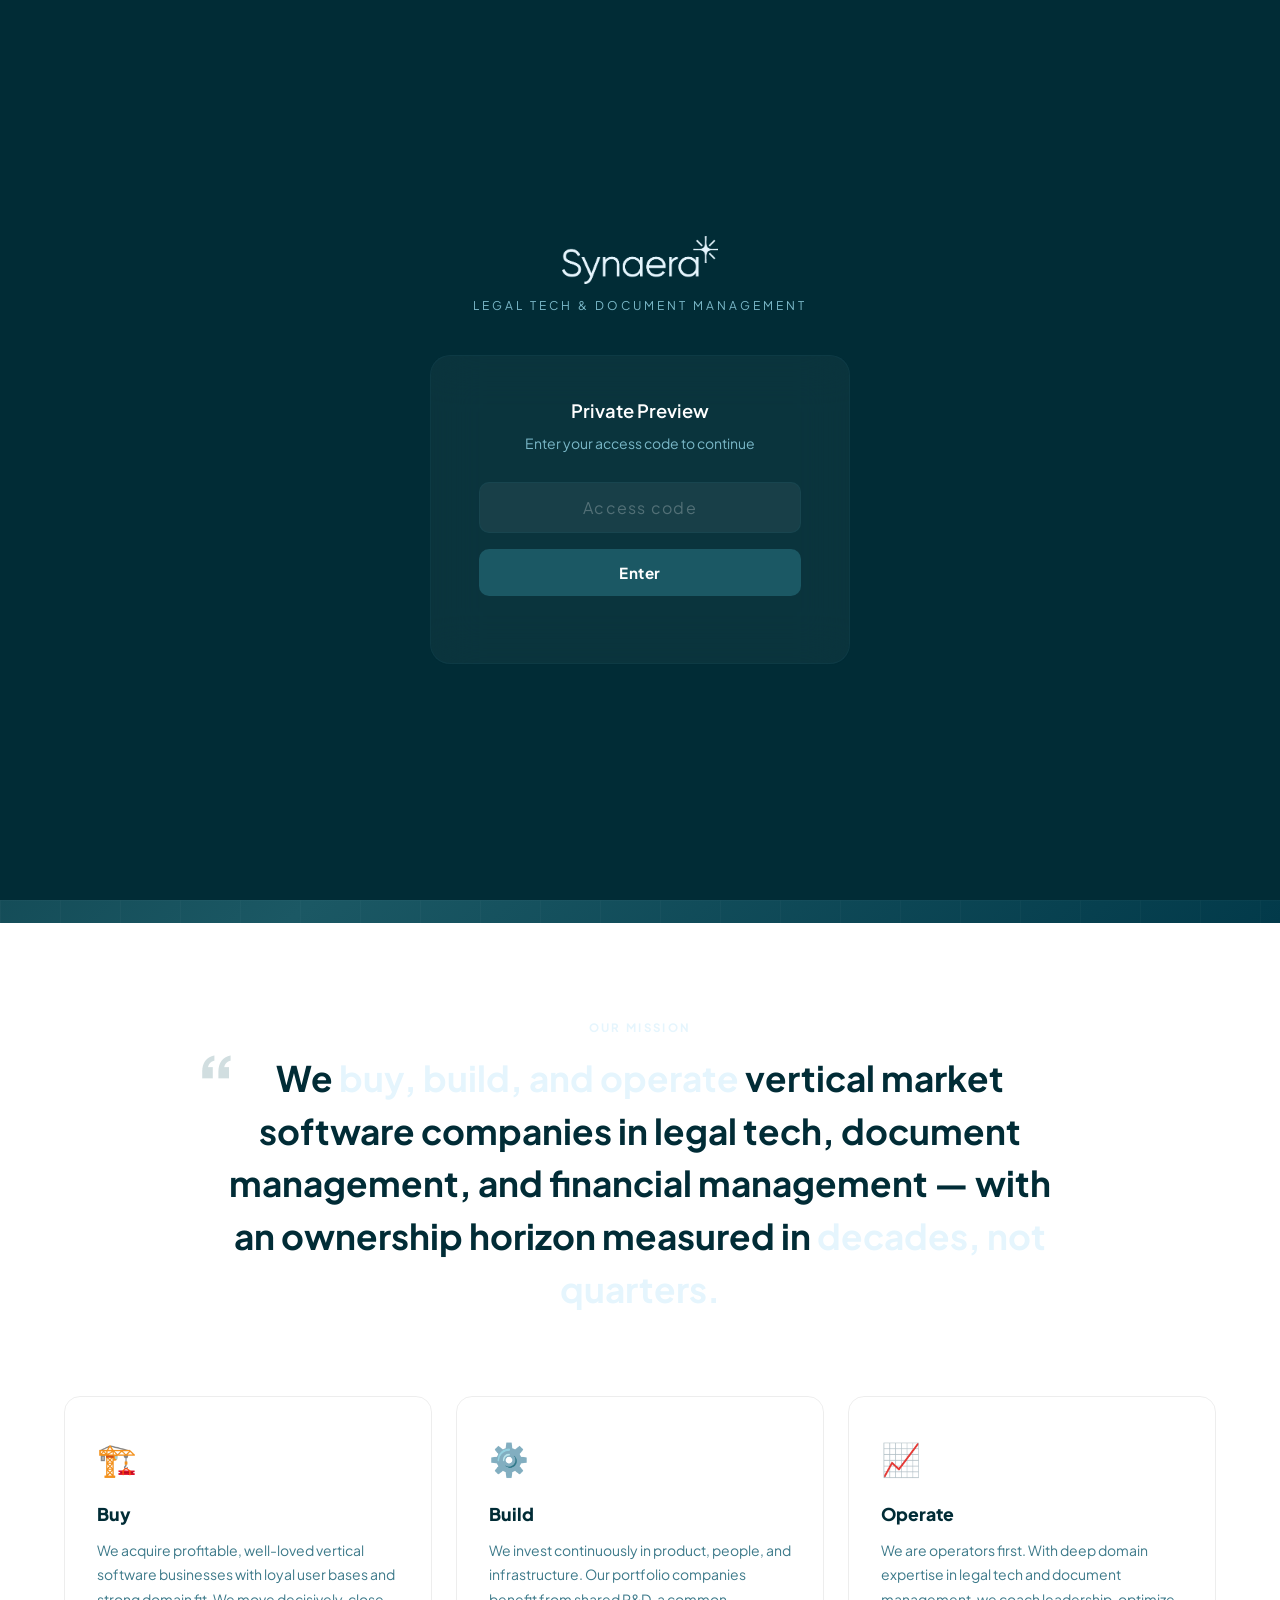
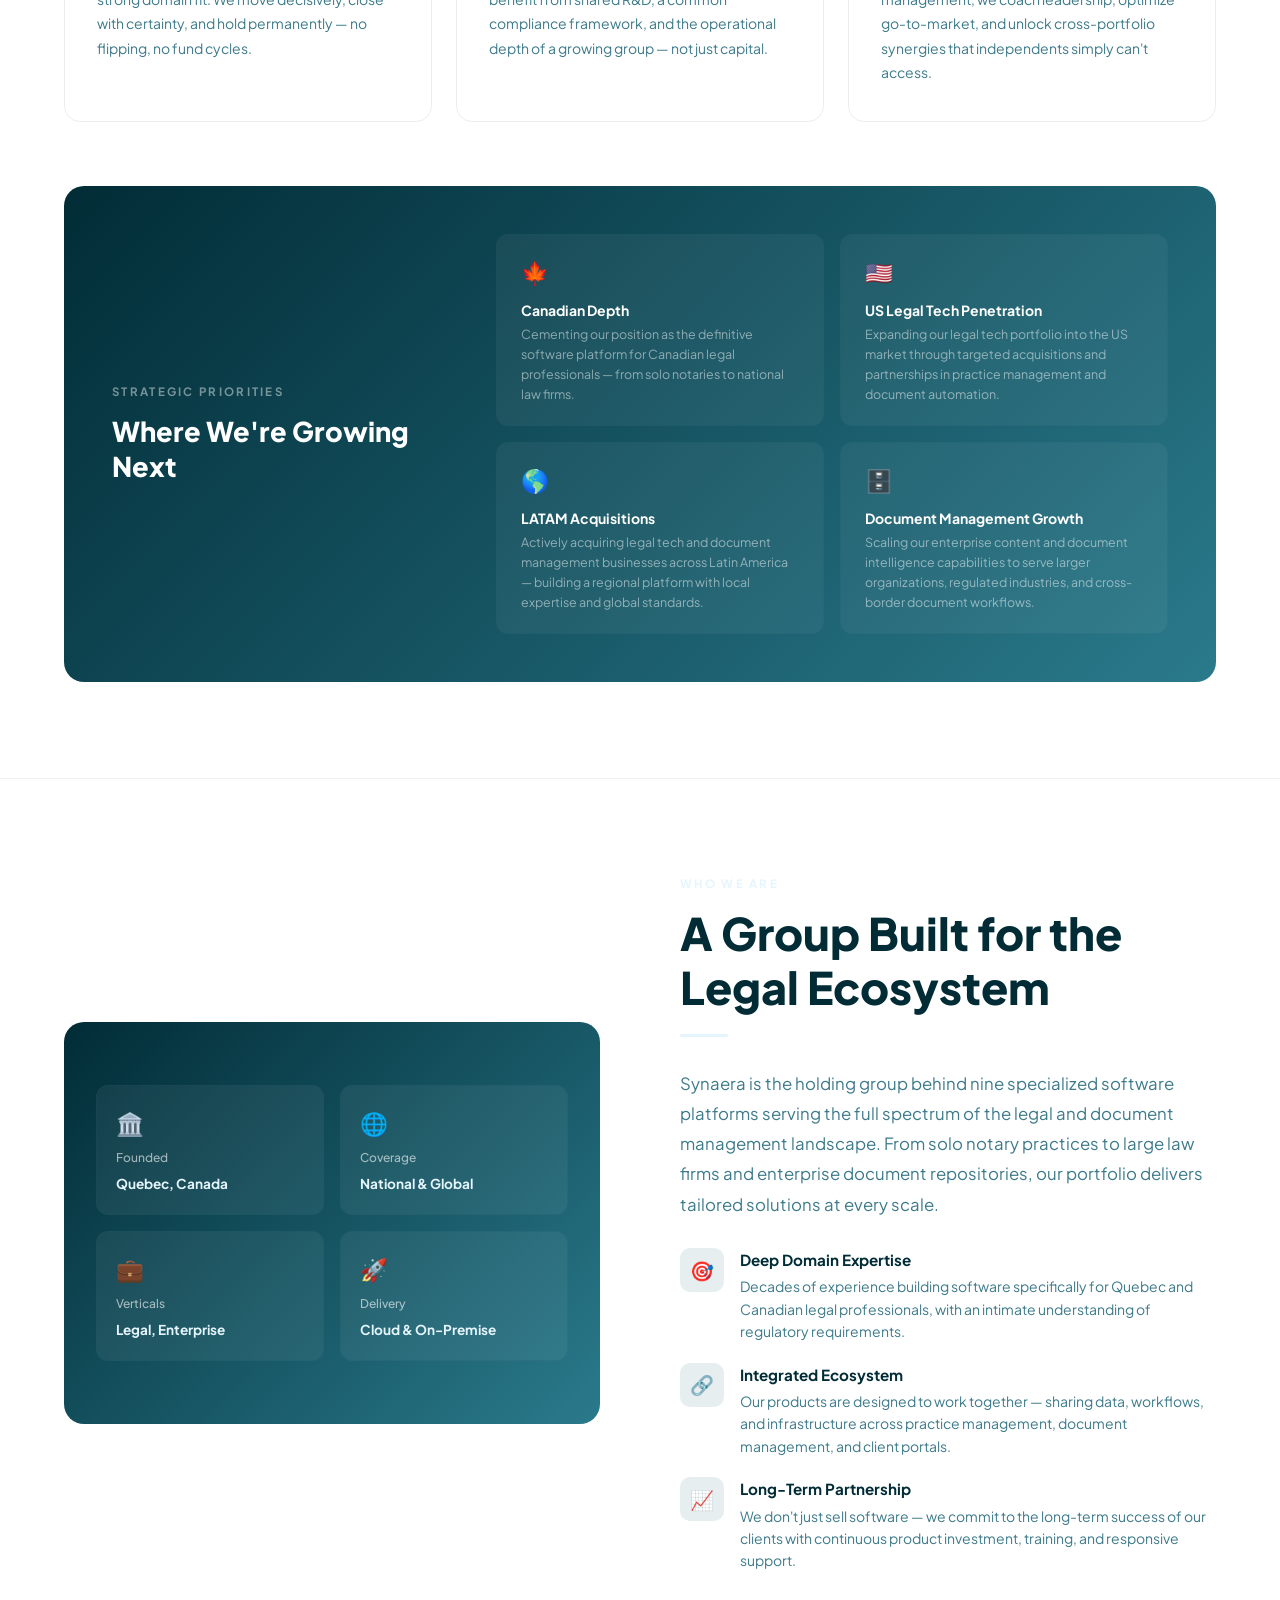
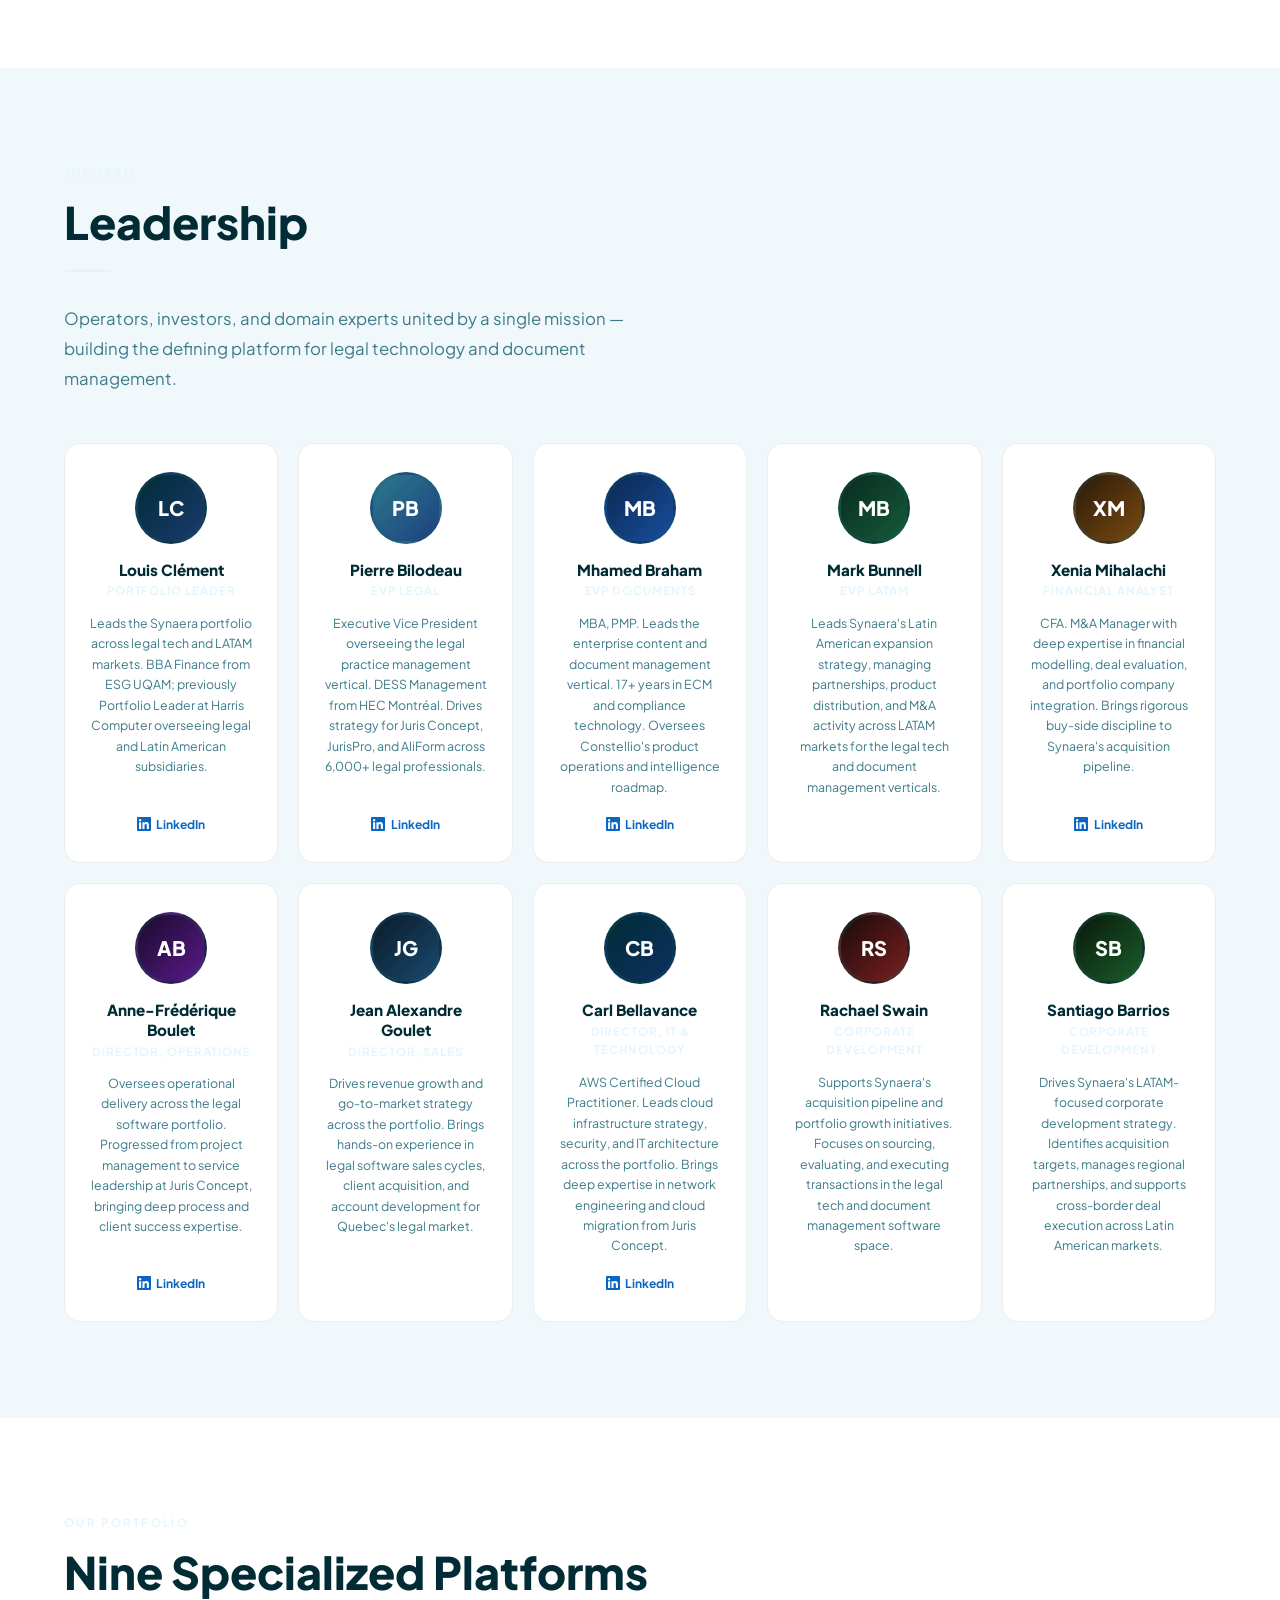
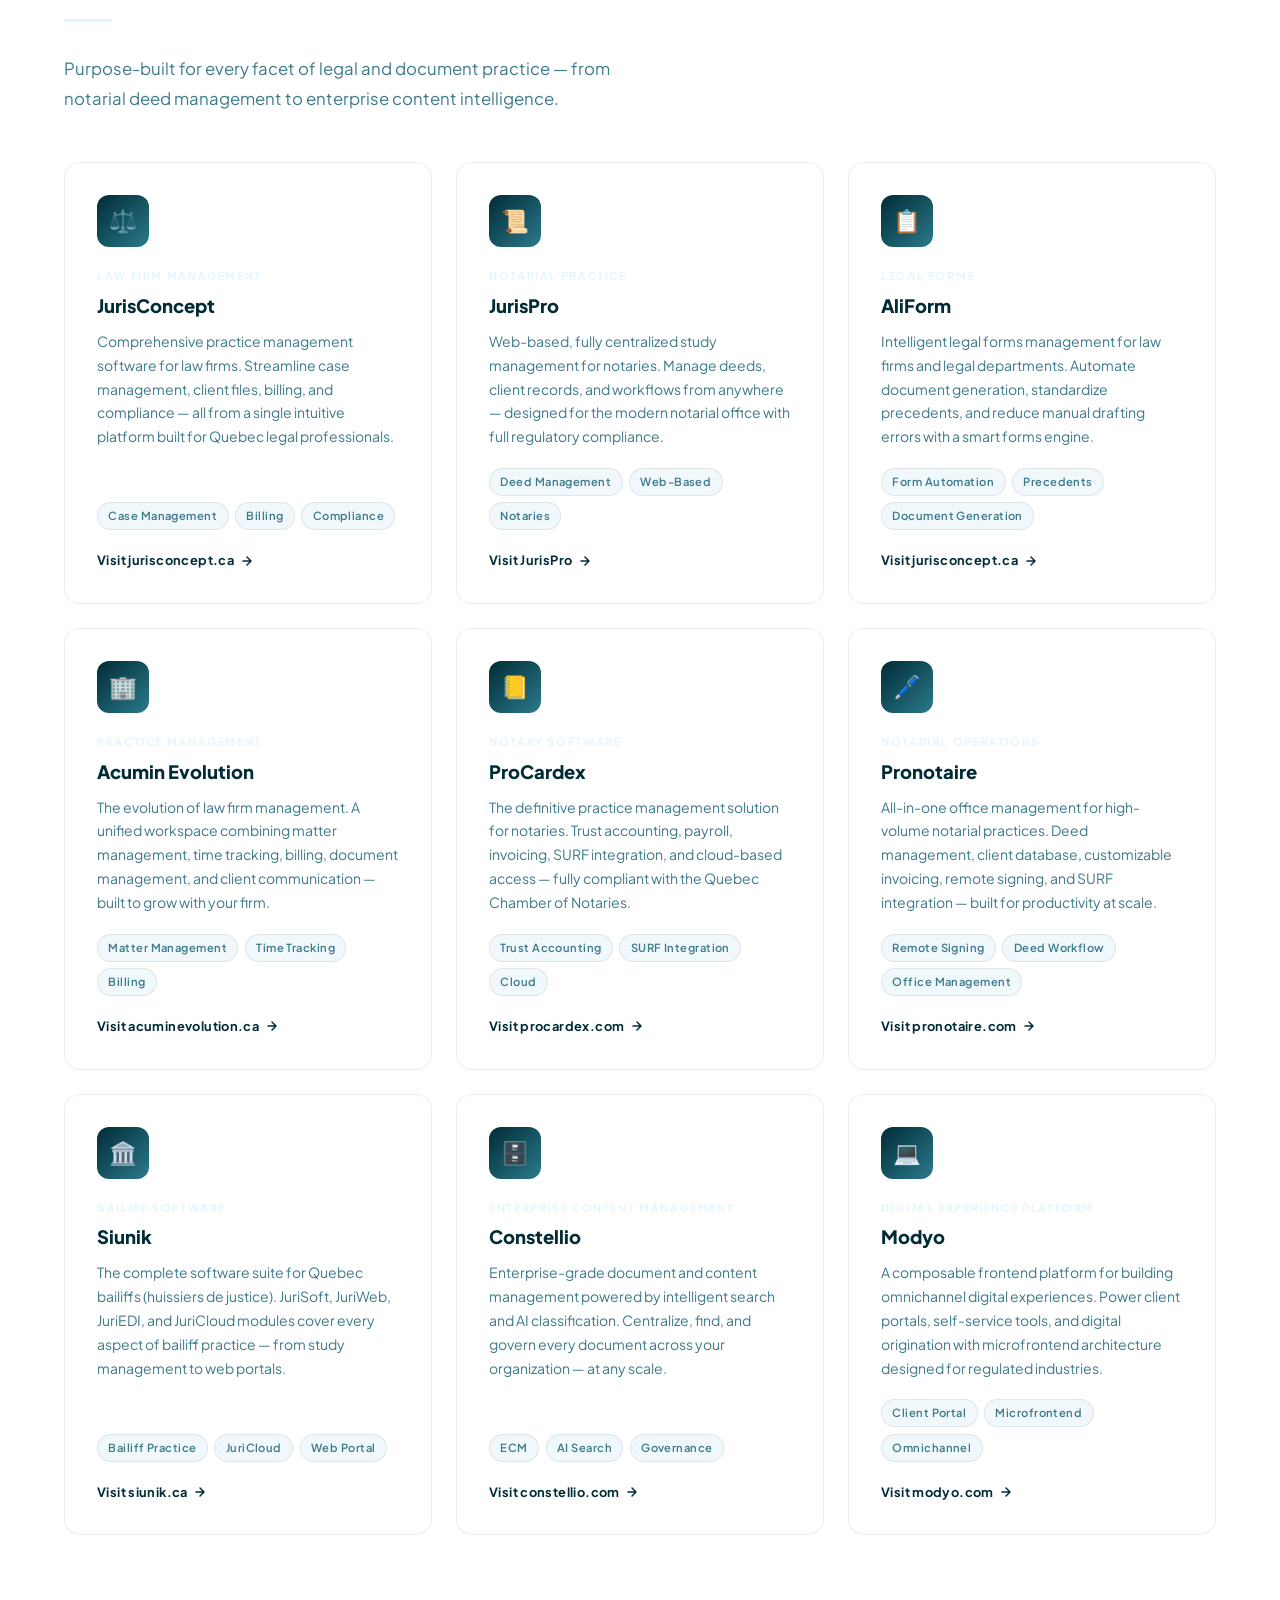
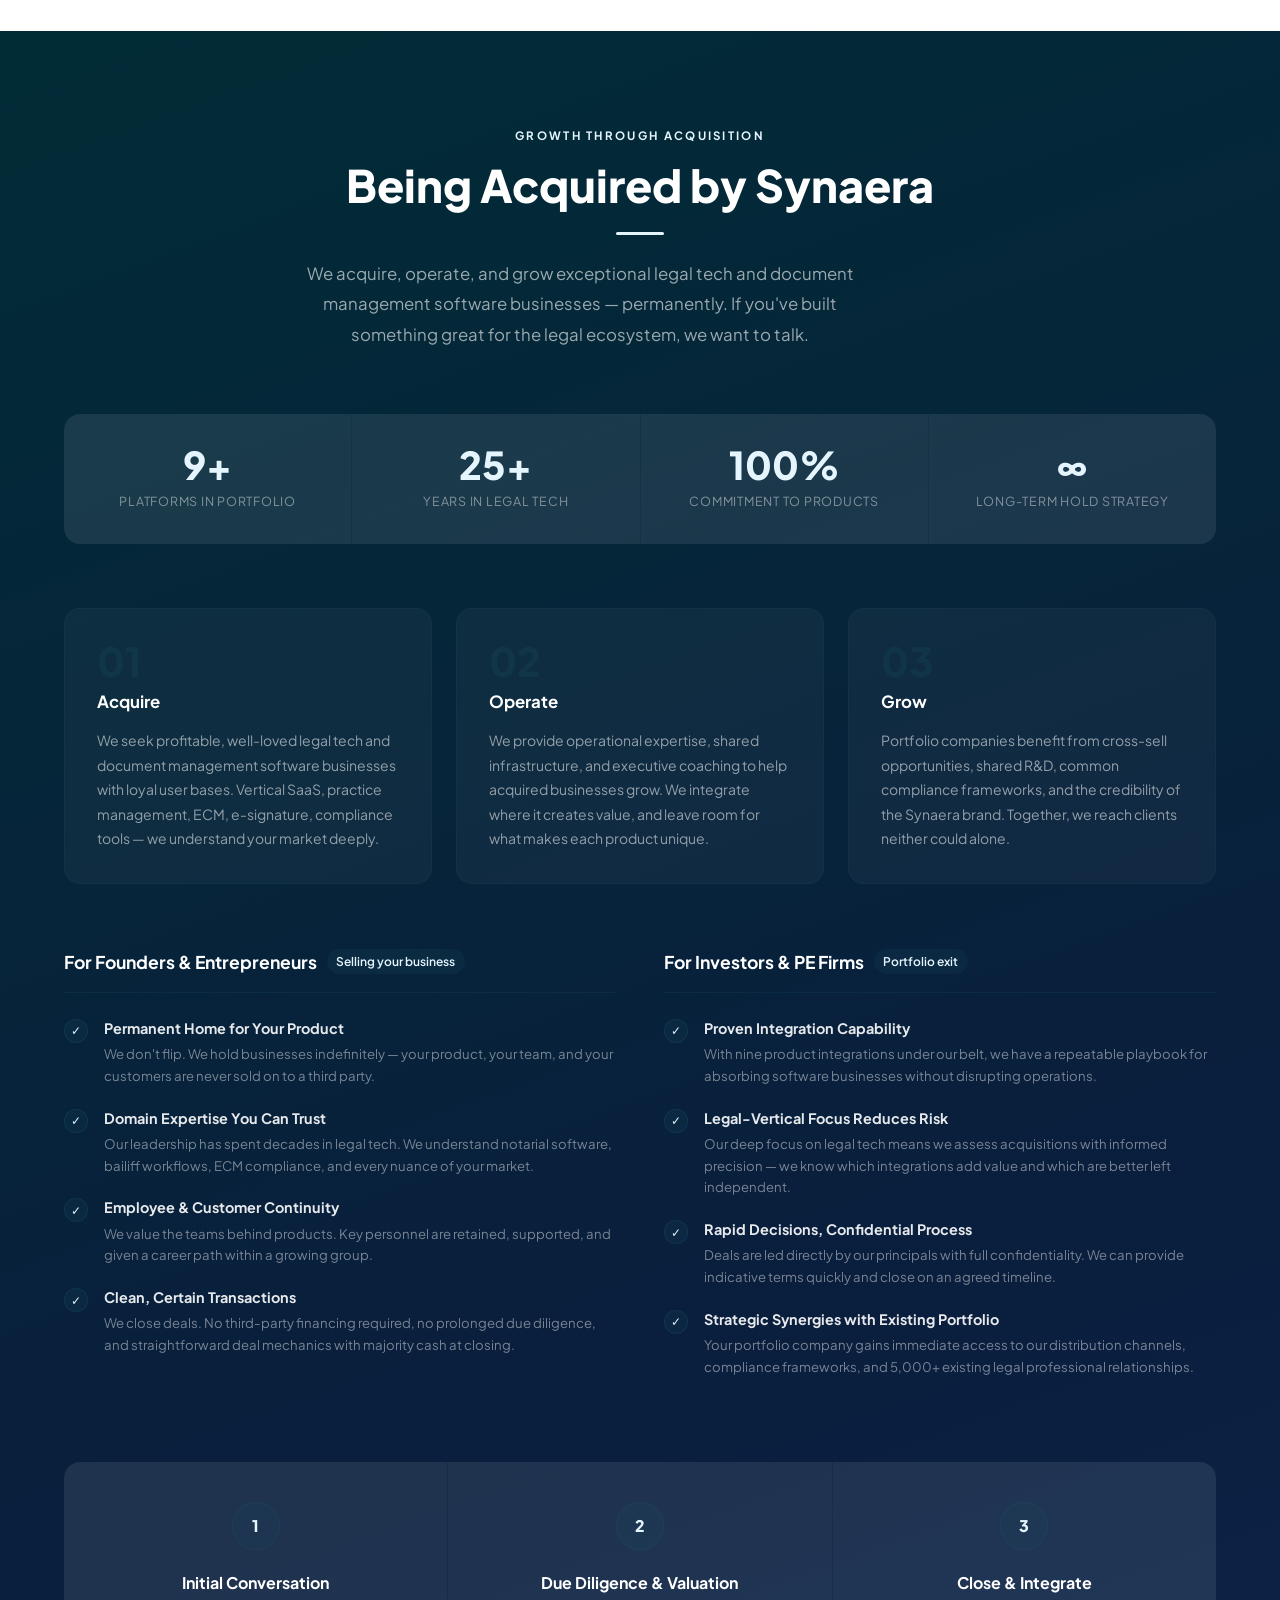
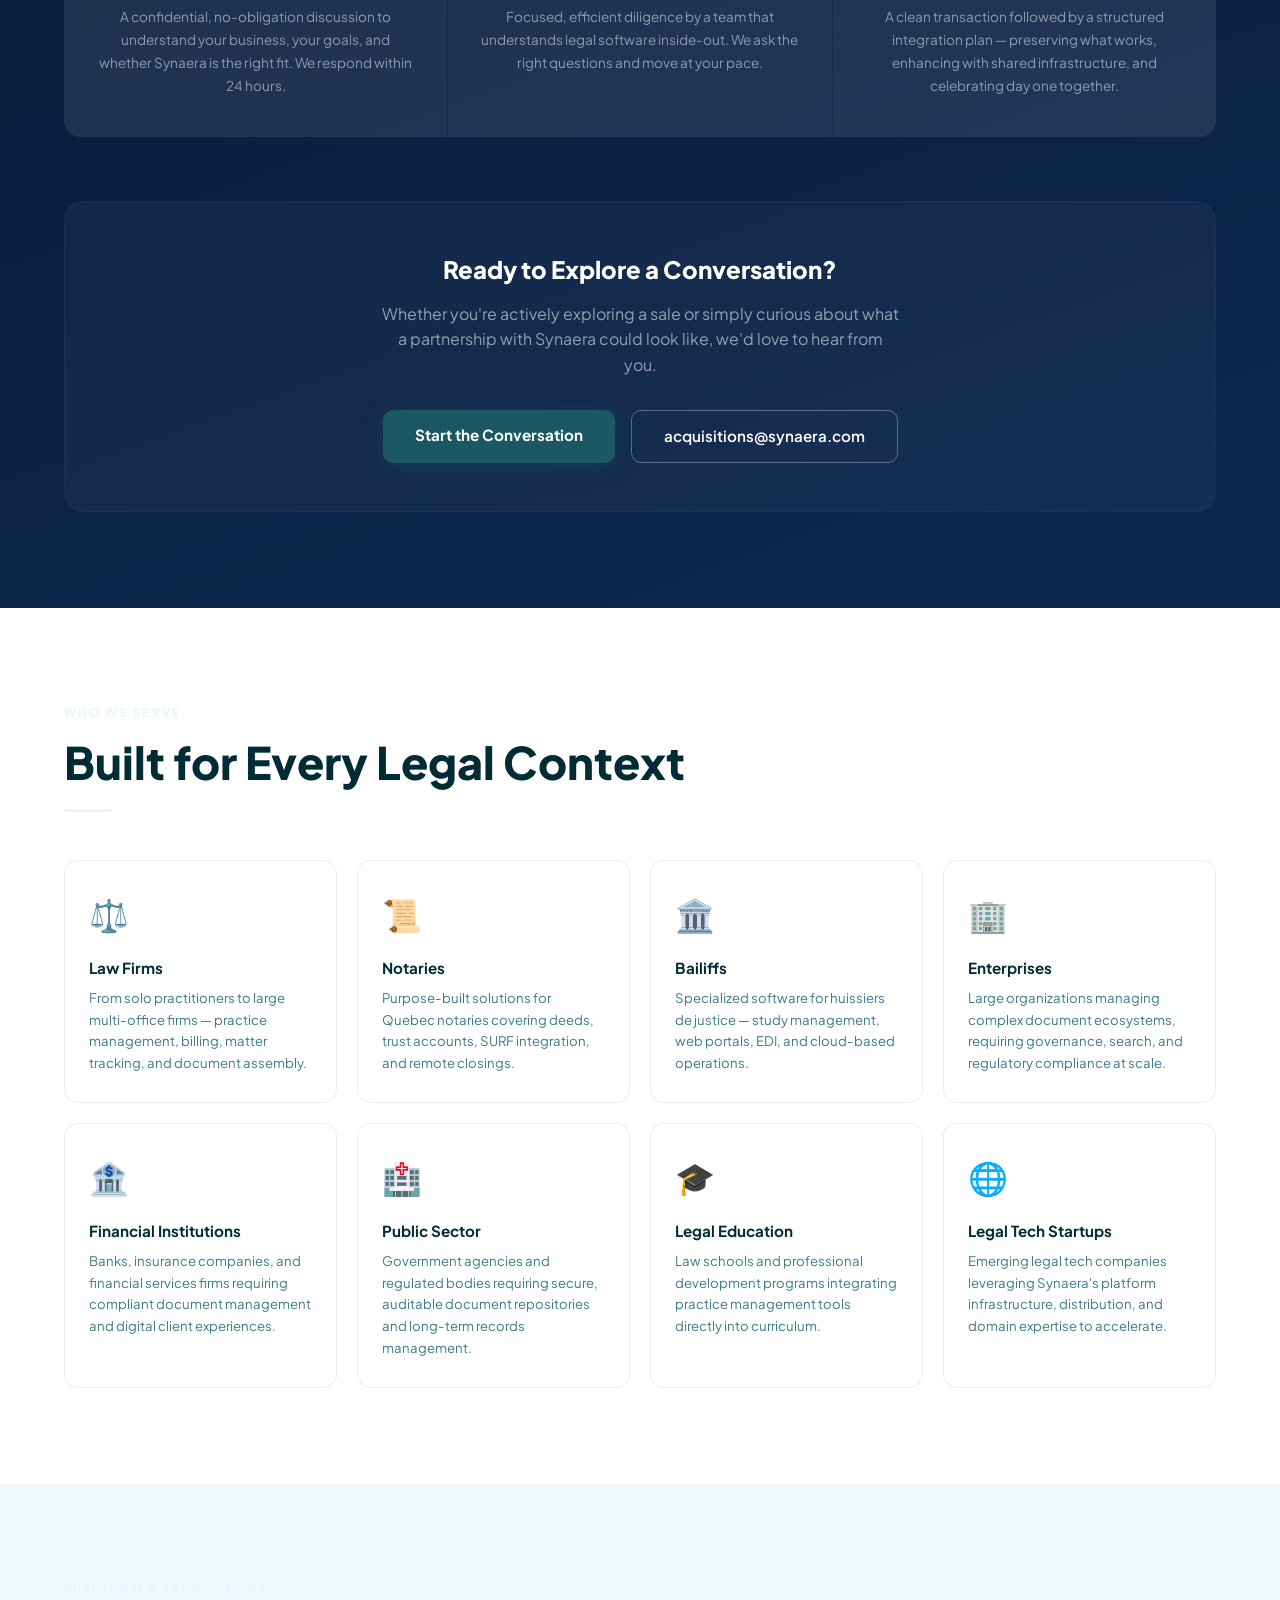
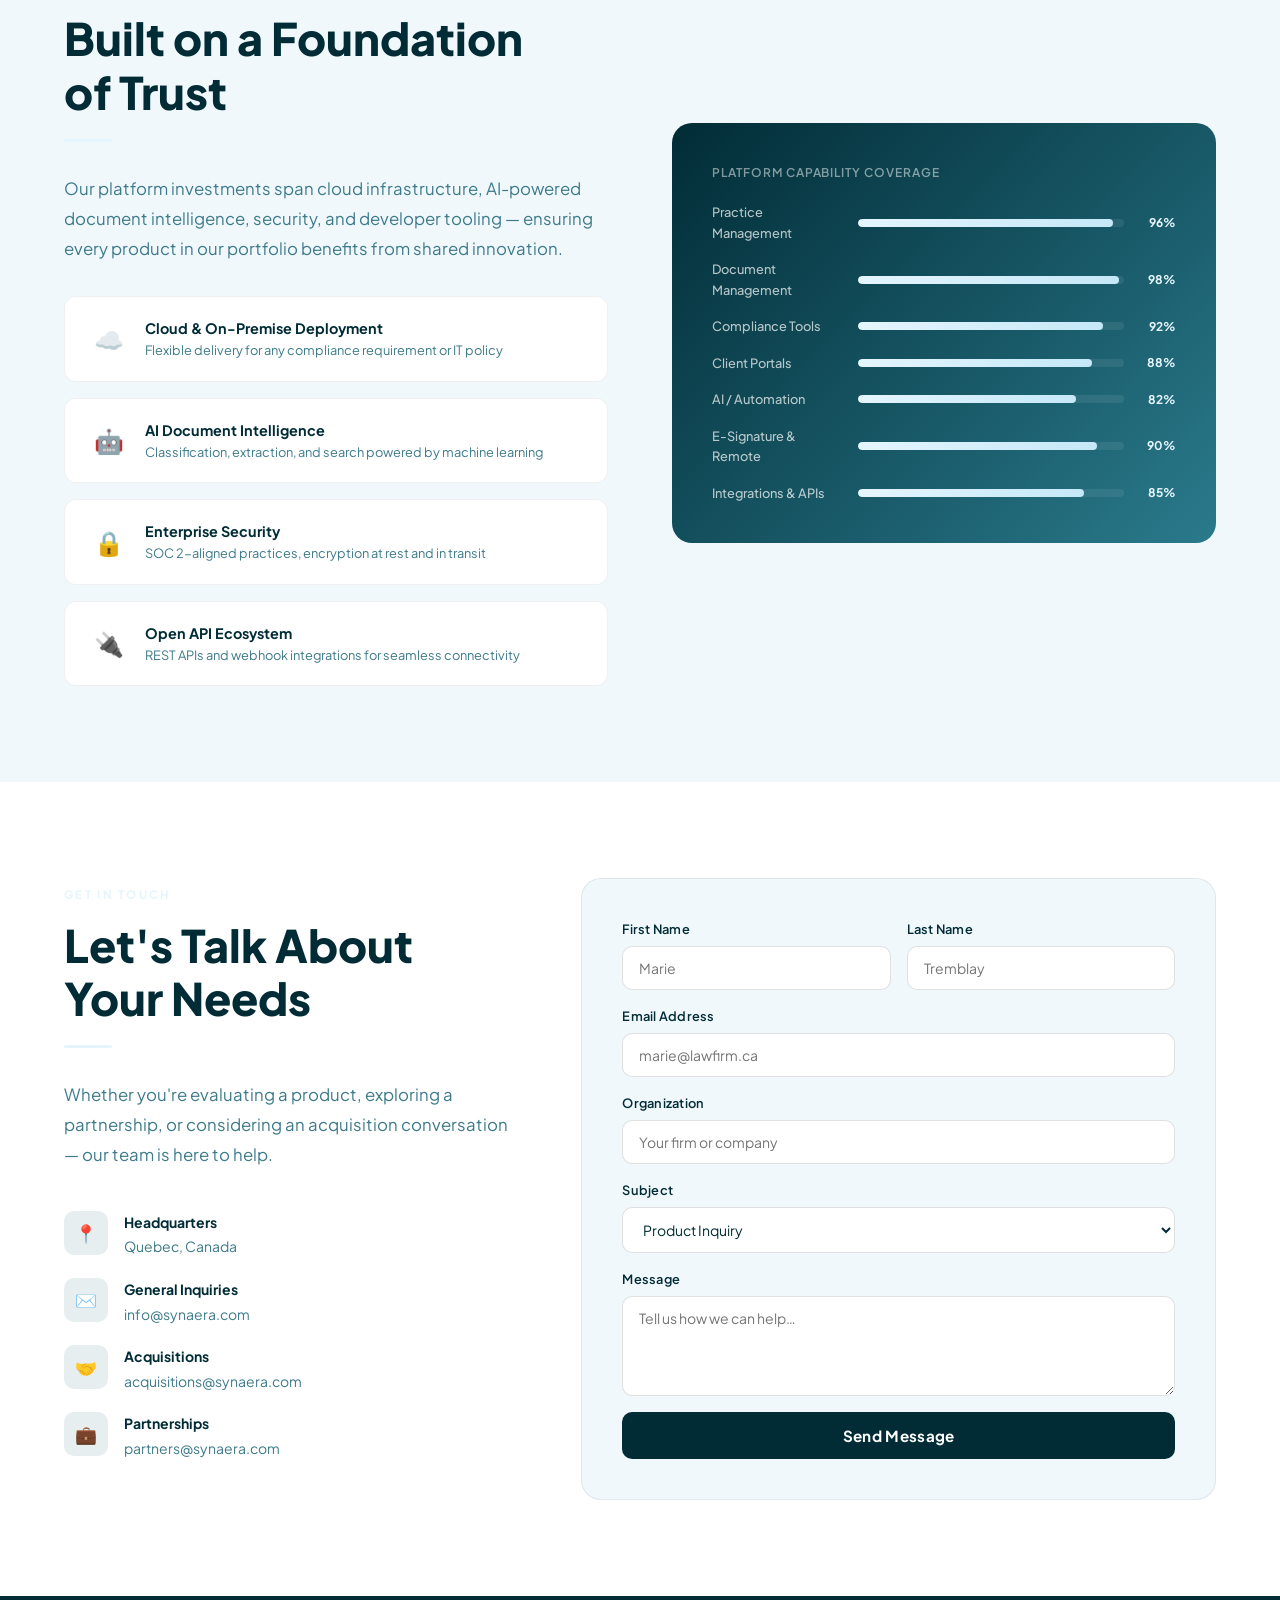
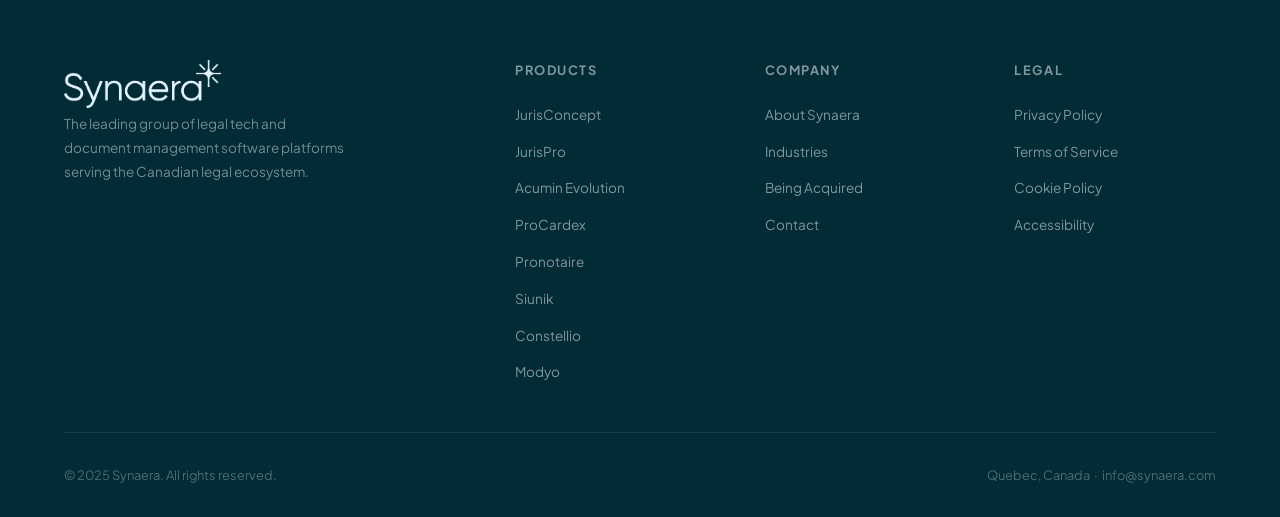
==== index.html @ af106640 "Rebrand Synaera site with official visual identity — teal palette, Gilroy font, logo assets" ====
<!DOCTYPE html>
<html lang="en">
<head>
  <meta charset="UTF-8" />
  <meta name="viewport" content="width=device-width, initial-scale=1.0" />
  <meta name="robots" content="noindex, nofollow" />
  <title>Synaera — Legal Tech & Document Management Group</title>
  <link rel="preconnect" href="https://fonts.googleapis.com" />
  <link rel="preconnect" href="https://fonts.gstatic.com" crossorigin />
  <link href="https://fonts.googleapis.com/css2?family=Plus+Jakarta+Sans:wght@300;400;500;600;700;800&display=swap" rel="stylesheet" />
  <style>
    /* ── Reset & Tokens ─────────────────────────────────────────────── */
    *, *::before, *::after { box-sizing: border-box; margin: 0; padding: 0; }
    :root {
      --navy:    #012c36;
      --navy2:   #1b5864;
      --navy3:   #2a7a8c;
      --gold:    #e5f5fd;
      --gold2:   #c5e8f8;
      --slate:   #7ab8c8;
      --light:   #f0f8fc;
      --white:   #FFFFFF;
      --text:    #012c36;
      --muted:   #3d7a8a;
      --border:  rgba(27,88,100,.18);
      --radius:  12px;
      --shadow:  0 4px 32px rgba(1,44,54,.12);
      --trans:   .3s cubic-bezier(.4,0,.2,1);
    }
    html { scroll-behavior: smooth; }
    body { font-family: 'Plus Jakarta Sans', sans-serif; background: var(--white); color: var(--text); line-height: 1.6; overflow-x: hidden; }
    img { max-width: 100%; display: block; }
    a { color: inherit; text-decoration: none; }
    ul { list-style: none; }

    /* ── Password Gate ──────────────────────────────────────────────── */
    #gate {
      position: fixed; inset: 0; z-index: 9999;
      background: var(--navy);
      display: flex; align-items: center; justify-content: center;
      flex-direction: column;
      transition: opacity .6s ease, visibility .6s ease;
    }
    #gate.hidden { opacity: 0; visibility: hidden; pointer-events: none; }
    #gate .gate-logo {
      margin-bottom: 2.5rem;
      display: flex; flex-direction: column; align-items: center; gap: .5rem;
    }
    #gate .gate-logo .wordmark {
      font-size: 2.2rem; font-weight: 800; letter-spacing: -.02em; color: var(--white);
    }
    #gate .gate-logo .wordmark span { color: var(--gold); }
    #gate .gate-logo .sub { font-size: .75rem; letter-spacing: .25em; text-transform: uppercase; color: var(--slate); }
    #gate-box {
      background: rgba(255,255,255,.04);
      border: 1px solid rgba(27,88,100,.2);
      backdrop-filter: blur(24px);
      border-radius: 20px;
      padding: 2.5rem 3rem;
      width: min(420px, 90vw);
      text-align: center;
    }
    #gate-box h2 { color: var(--white); font-size: 1.15rem; font-weight: 600; margin-bottom: .4rem; }
    #gate-box p { color: var(--slate); font-size: .875rem; margin-bottom: 1.75rem; }
    #gate-input {
      width: 100%;
      background: rgba(255,255,255,.06);
      border: 1px solid rgba(27,88,100,.25);
      border-radius: 10px;
      padding: .875rem 1.1rem;
      color: var(--white);
      font-size: 1rem; font-family: inherit; letter-spacing: .15em;
      outline: none;
      text-align: center;
      transition: border-color var(--trans);
    }
    #gate-input::placeholder { letter-spacing: .08em; color: rgba(255,255,255,.25); }
    #gate-input:focus { border-color: var(--gold); }
    #gate-btn {
      margin-top: 1rem; width: 100%;
      background: #1b5864; border: none; border-radius: 10px;
      padding: .875rem; color: var(--white); font-size: .95rem; font-weight: 700;
      font-family: inherit; cursor: pointer; letter-spacing: .03em;
      transition: background var(--trans), transform var(--trans);
    }
    #gate-btn:hover { background: #2a7a8c; transform: translateY(-1px); }
    #gate-error { color: #F87171; font-size: .8rem; margin-top: .75rem; min-height: 1.2em; }

    /* ── Nav ────────────────────────────────────────────────────────── */
    #nav {
      position: fixed; top: 0; left: 0; right: 0; z-index: 100;
      display: flex; align-items: center; justify-content: space-between;
      padding: 1.1rem 5%;
      transition: background var(--trans), box-shadow var(--trans);
    }
    #nav.scrolled {
      background: rgba(1,44,54,.95);
      backdrop-filter: blur(16px);
      box-shadow: 0 2px 24px rgba(0,0,0,.3);
    }
    .nav-logo {
      
    }
    .nav-logo span { color: var(--gold); }
    .nav-links { display: flex; gap: 2rem; align-items: center; }
    .nav-links a {
      color: rgba(255,255,255,.75); font-size: .875rem; font-weight: 500;
      letter-spacing: .02em; transition: color var(--trans);
    }
    .nav-links a:hover { color: var(--white); }
    .nav-cta {
      background: #1b5864; color: var(--white) !important;
      padding: .55rem 1.35rem; border-radius: 8px; font-weight: 700 !important;
      transition: background var(--trans), transform var(--trans) !important;
    }
    .nav-cta:hover { background: #2a7a8c !important; transform: translateY(-1px); }
    .nav-burger { display: none; flex-direction: column; gap: 5px; cursor: pointer; padding: 4px; }
    .nav-burger span { display: block; width: 24px; height: 2px; background: var(--white); border-radius: 2px; transition: var(--trans); }

    /* ── Hero ───────────────────────────────────────────────────────── */
    #hero {
      min-height: 100vh;
      background: linear-gradient(135deg, var(--navy) 0%, var(--navy2) 55%, #023a4a 100%);
      display: flex; align-items: center;
      position: relative; overflow: hidden;
      padding: 7rem 5% 5rem;
    }
    #hero::before {
      content: '';
      position: absolute; inset: 0;
      background: radial-gradient(ellipse 80% 60% at 65% 40%, rgba(27,88,100,.08) 0%, transparent 70%);
    }
    .hero-grid-lines {
      position: absolute; inset: 0; opacity: .04;
      background-image:
        linear-gradient(rgba(255,255,255,.6) 1px, transparent 1px),
        linear-gradient(90deg, rgba(255,255,255,.6) 1px, transparent 1px);
      background-size: 60px 60px;
    }
    .hero-inner {
      position: relative; z-index: 1;
      max-width: 1200px; margin: 0 auto; width: 100%;
      display: grid; grid-template-columns: 1fr 1fr; gap: 4rem; align-items: center;
    }
    .hero-eyebrow {
      display: inline-flex; align-items: center; gap: .5rem;
      background: rgba(27,88,100,.12); border: 1px solid rgba(27,88,100,.3);
      border-radius: 50px; padding: .4rem 1rem;
      font-size: .75rem; letter-spacing: .12em; text-transform: uppercase;
      color: var(--gold); font-weight: 600; margin-bottom: 1.5rem;
    }
    .hero-eyebrow::before {
      content: ''; display: block; width: 6px; height: 6px;
      border-radius: 50%; background: var(--gold);
      animation: pulse 2s infinite;
    }
    @keyframes pulse { 0%,100%{opacity:1;transform:scale(1)} 50%{opacity:.5;transform:scale(1.4)} }
    .hero-title {
      font-family: 'Plus Jakarta Sans', sans-serif;
      font-size: clamp(2.4rem, 4.5vw, 3.8rem);
      line-height: 1.15; color: var(--white); margin-bottom: 1.5rem;
      font-weight: 800;
    }
    .hero-title .accent { color: var(--gold); }
    .hero-desc {
      color: rgba(255,255,255,.65); font-size: 1.05rem; line-height: 1.8;
      margin-bottom: 2.5rem; max-width: 520px;
    }
    .hero-actions { display: flex; gap: 1rem; flex-wrap: wrap; }
    .btn-primary {
      background: #1b5864; color: var(--white);
      padding: .85rem 2rem; border-radius: 10px; font-weight: 700; font-size: .95rem;
      transition: background var(--trans), transform var(--trans), box-shadow var(--trans);
      box-shadow: 0 4px 20px rgba(27,88,100,.35);
    }
    .btn-primary:hover { background: #2a7a8c; transform: translateY(-2px); box-shadow: 0 8px 28px rgba(27,88,100,.45); }
    .btn-outline {
      border: 1.5px solid rgba(255,255,255,.3); color: var(--white);
      padding: .85rem 2rem; border-radius: 10px; font-weight: 600; font-size: .95rem;
      transition: border-color var(--trans), background var(--trans), transform var(--trans);
    }
    .btn-outline:hover { border-color: var(--white); background: rgba(255,255,255,.06); transform: translateY(-2px); }
    .hero-stats {
      display: flex; gap: 2.5rem; margin-top: 3.5rem; padding-top: 2.5rem;
      border-top: 1px solid rgba(255,255,255,.1);
    }
    .hero-stat .num { font-size: 2rem; font-weight: 800; color: var(--gold); }
    .hero-stat .lbl { font-size: .78rem; color: rgba(255,255,255,.5); letter-spacing: .06em; text-transform: uppercase; margin-top: .1rem; }
    .hero-visual {
      display: flex; flex-direction: column; gap: 1.2rem; position: relative;
    }
    .hero-card {
      background: rgba(255,255,255,.05);
      border: 1px solid rgba(27,88,100,.15);
      backdrop-filter: blur(12px);
      border-radius: 16px; padding: 1.4rem 1.6rem;
      transition: transform var(--trans), border-color var(--trans);
    }
    .hero-card:hover { transform: translateX(-6px); border-color: rgba(27,88,100,.4); }
    .hero-card-label { font-size: .7rem; letter-spacing: .15em; text-transform: uppercase; color: var(--gold); margin-bottom: .5rem; font-weight: 600; }
    .hero-card-text { color: rgba(255,255,255,.8); font-size: .9rem; font-weight: 500; }
    .hero-card-icon { font-size: 1.5rem; margin-bottom: .6rem; }

    /* ── Section Shared ─────────────────────────────────────────────── */
    .section { padding: 6rem 5%; }
    .container { max-width: 1200px; margin: 0 auto; }
    .section-label {
      font-size: .72rem; letter-spacing: .2em; text-transform: uppercase;
      color: var(--gold); font-weight: 700; margin-bottom: .8rem;
    }
    .section-title {
      font-family: 'Plus Jakarta Sans', sans-serif;
      font-size: clamp(1.9rem, 3.5vw, 2.8rem);
      line-height: 1.2; color: var(--text); margin-bottom: 1.2rem; font-weight: 800;
    }
    .section-title.light { color: var(--white); }
    .section-desc { color: var(--muted); font-size: 1.05rem; line-height: 1.8; max-width: 600px; }
    .section-desc.light { color: rgba(255,255,255,.6); }
    .divider { width: 48px; height: 3px; background: var(--gold); border-radius: 2px; margin: 1.25rem 0 2rem; }

    /* ── Mission ────────────────────────────────────────────────────── */
    #mission {
      background: var(--white);
      border-bottom: 1px solid rgba(0,0,0,.06);
    }
    .mission-statement {
      max-width: 860px; margin: 0 auto 5rem;
      text-align: center;
    }
    .mission-statement blockquote {
      font-family: 'Plus Jakarta Sans', sans-serif;
      font-size: clamp(1.5rem, 2.8vw, 2.2rem);
      font-weight: 700; line-height: 1.5;
      color: var(--text);
      position: relative; padding: 0 1rem;
    }
    .mission-statement blockquote::before {
      content: '\201C';
      position: absolute; top: -.5rem; left: -1rem;
      font-size: 5rem; line-height: 1; color: rgba(27,88,100,.2);
      font-family: 'Plus Jakarta Sans', sans-serif;
    }
    .mission-statement blockquote em { color: var(--gold); font-style: normal; }
    .mission-pillars {
      display: grid; grid-template-columns: repeat(3, 1fr); gap: 1.5rem; margin-bottom: 4rem;
    }
    .mission-pillar {
      border-radius: 16px; padding: 2.25rem 2rem;
      border: 1px solid rgba(0,0,0,.07);
      transition: transform var(--trans), box-shadow var(--trans), border-color var(--trans);
      position: relative; overflow: hidden;
    }
    .mission-pillar::after {
      content: ''; position: absolute; bottom: 0; left: 0; right: 0; height: 3px;
      background: linear-gradient(90deg, var(--gold), var(--gold2));
      transform: scaleX(0); transform-origin: left; transition: transform var(--trans);
    }
    .mission-pillar:hover { transform: translateY(-4px); box-shadow: 0 16px 40px rgba(1,44,54,.08); border-color: rgba(27,88,100,.25); }
    .mission-pillar:hover::after { transform: scaleX(1); }
    .mission-pillar-icon { font-size: 2rem; margin-bottom: 1rem; }
    .mission-pillar h3 { font-size: 1.1rem; font-weight: 800; color: var(--text); margin-bottom: .6rem; }
    .mission-pillar p { font-size: .875rem; color: var(--muted); line-height: 1.75; }
    .mission-expansion {
      background: linear-gradient(135deg, var(--navy) 0%, var(--navy3) 100%);
      border-radius: 20px; padding: 3rem;
      display: grid; grid-template-columns: 1fr 2fr; gap: 3rem; align-items: center;
    }
    .mission-expansion-label { color: rgba(255,255,255,.45); font-size: .72rem; letter-spacing: .2em; text-transform: uppercase; font-weight: 700; margin-bottom: .75rem; }
    .mission-expansion h3 { font-family: 'Plus Jakarta Sans', sans-serif; font-size: 1.7rem; font-weight: 800; color: var(--white); line-height: 1.3; }
    .mission-markets {
      display: grid; grid-template-columns: repeat(2, 1fr); gap: 1rem;
    }
    .mission-market {
      background: rgba(255,255,255,.05); border: 1px solid rgba(27,88,100,.15);
      border-radius: 12px; padding: 1.25rem 1.5rem;
      transition: background var(--trans), border-color var(--trans);
    }
    .mission-market:hover { background: rgba(255,255,255,.08); border-color: rgba(27,88,100,.35); }
    .mission-market-flag { font-size: 1.4rem; margin-bottom: .5rem; }
    .mission-market h4 { font-size: .875rem; font-weight: 700; color: var(--white); margin-bottom: .25rem; }
    .mission-market p { font-size: .78rem; color: rgba(255,255,255,.5); line-height: 1.6; }
    @media (max-width: 900px) {
      .mission-pillars { grid-template-columns: 1fr; }
      .mission-expansion { grid-template-columns: 1fr; gap: 2rem; }
      .mission-markets { grid-template-columns: 1fr 1fr; }
    }
    @media (max-width: 480px) { .mission-markets { grid-template-columns: 1fr; } }

    /* ── About ──────────────────────────────────────────────────────── */
    #about { background: var(--white); }
    .about-grid {
      display: grid; grid-template-columns: 1fr 1fr; gap: 5rem; align-items: center;
    }
    .about-img-wrap {
      position: relative; border-radius: 20px; overflow: hidden;
      background: linear-gradient(135deg, var(--navy) 0%, var(--navy3) 100%);
      aspect-ratio: 4/3;
      display: flex; align-items: center; justify-content: center;
    }
    .about-diagram {
      display: grid; grid-template-columns: 1fr 1fr; gap: 1rem; padding: 2rem; width: 100%;
    }
    .about-diag-item {
      background: rgba(255,255,255,.06);
      border: 1px solid rgba(27,88,100,.2);
      border-radius: 12px; padding: 1.2rem;
      display: flex; flex-direction: column; align-items: flex-start; gap: .4rem;
    }
    .about-diag-item .icon { font-size: 1.4rem; }
    .about-diag-item .lbl { font-size: .75rem; color: rgba(255,255,255,.6); font-weight: 500; }
    .about-diag-item .val { font-size: .85rem; color: var(--gold); font-weight: 700; }
    .about-features { display: flex; flex-direction: column; gap: 1.25rem; margin-top: 1.75rem; }
    .about-feature {
      display: flex; gap: 1rem; align-items: flex-start;
    }
    .about-feature-icon {
      flex-shrink: 0; width: 44px; height: 44px;
      background: rgba(27,88,100,.1); border-radius: 10px;
      display: flex; align-items: center; justify-content: center; font-size: 1.2rem;
    }
    .about-feature-text h4 { font-size: .95rem; font-weight: 700; color: var(--text); margin-bottom: .2rem; }
    .about-feature-text p { font-size: .875rem; color: var(--muted); line-height: 1.6; }

    /* ── Leadership ─────────────────────────────────────────────────── */
    #leadership { background: var(--light); }
    .leadership-grid {
      display: grid; grid-template-columns: repeat(5, 1fr); gap: 1.25rem; margin-top: 3rem;
    }
    .leader-card {
      background: var(--white); border-radius: 16px;
      border: 1px solid rgba(0,0,0,.07); padding: 1.75rem 1.5rem;
      display: flex; flex-direction: column; align-items: center; text-align: center;
      transition: transform var(--trans), box-shadow var(--trans), border-color var(--trans);
      position: relative;
    }
    .leader-card:hover { transform: translateY(-5px); box-shadow: 0 16px 40px rgba(1,44,54,.1); border-color: rgba(27,88,100,.3); }
    .leader-avatar {
      width: 72px; height: 72px; border-radius: 50%;
      display: flex; align-items: center; justify-content: center;
      font-size: 1.25rem; font-weight: 800; color: var(--white);
      margin-bottom: 1rem; flex-shrink: 0;
      background: linear-gradient(135deg, var(--navy) 0%, var(--navy3) 100%);
      border: 3px solid rgba(27,88,100,.25);
    }
    .leader-name { font-size: .95rem; font-weight: 800; color: var(--text); margin-bottom: .2rem; line-height: 1.3; }
    .leader-title { font-size: .72rem; letter-spacing: .08em; text-transform: uppercase; color: var(--gold); font-weight: 700; margin-bottom: .75rem; }
    .leader-bio { font-size: .775rem; color: var(--muted); line-height: 1.65; flex: 1; }
    .leader-linkedin {
      display: inline-flex; align-items: center; gap: .35rem;
      margin-top: 1.1rem; font-size: .75rem; font-weight: 700;
      color: #0A66C2; transition: opacity var(--trans);
    }
    .leader-linkedin:hover { opacity: .75; }
    .leader-linkedin svg { flex-shrink: 0; }
    @media (max-width: 1100px) { .leadership-grid { grid-template-columns: repeat(3, 1fr); } }
    @media (max-width: 768px)  { .leadership-grid { grid-template-columns: repeat(2, 1fr); } }
    @media (max-width: 480px)  { .leadership-grid { grid-template-columns: 1fr; } }

    /* ── Products ───────────────────────────────────────────────────── */
    #products { background: var(--white); }
    .products-grid {
      display: grid;
      grid-template-columns: repeat(3, 1fr);
      gap: 1.5rem; margin-top: 3rem;
    }
    .product-card {
      background: var(--white); border-radius: 16px;
      border: 1px solid rgba(0,0,0,.07);
      padding: 2rem; position: relative; overflow: hidden;
      transition: transform var(--trans), box-shadow var(--trans), border-color var(--trans);
      display: flex; flex-direction: column;
    }
    .product-card::before {
      content: ''; position: absolute; top: 0; left: 0; right: 0; height: 3px;
      background: linear-gradient(90deg, var(--gold), var(--gold2));
      transform: scaleX(0); transform-origin: left;
      transition: transform var(--trans);
    }
    .product-card:hover { transform: translateY(-6px); box-shadow: 0 16px 48px rgba(1,44,54,.1); border-color: rgba(27,88,100,.3); }
    .product-card:hover::before { transform: scaleX(1); }
    .product-icon {
      width: 52px; height: 52px; border-radius: 12px;
      background: linear-gradient(135deg, var(--navy) 0%, var(--navy3) 100%);
      display: flex; align-items: center; justify-content: center;
      font-size: 1.4rem; margin-bottom: 1.25rem;
      flex-shrink: 0;
    }
    .product-cat {
      font-size: .68rem; letter-spacing: .15em; text-transform: uppercase;
      color: var(--gold); font-weight: 700; margin-bottom: .4rem;
    }
    .product-name { font-size: 1.15rem; font-weight: 800; color: var(--text); margin-bottom: .6rem; }
    .product-desc { font-size: .875rem; color: var(--muted); line-height: 1.7; flex: 1; }
    .product-tags { display: flex; flex-wrap: wrap; gap: .4rem; margin-top: 1.2rem; }
    .product-tag {
      font-size: .7rem; font-weight: 600; letter-spacing: .04em;
      background: var(--light); color: var(--muted);
      padding: .25rem .65rem; border-radius: 50px; border: 1px solid rgba(0,0,0,.08);
    }
    .product-link {
      display: inline-flex; align-items: center; gap: .35rem;
      margin-top: 1.25rem; font-size: .8rem; font-weight: 700;
      color: var(--navy); letter-spacing: .03em;
      transition: gap var(--trans), color var(--trans);
    }
    .product-link:hover { color: var(--gold); gap: .6rem; }
    .product-link svg { transition: transform var(--trans); }
    .product-link:hover svg { transform: translateX(2px); }

    /* ── Being Acquired ─────────────────────────────────────────────── */
    #acquired {
      background: linear-gradient(160deg, var(--navy) 0%, #0A1E3D 60%, #0D2850 100%);
      position: relative; overflow: hidden;
    }
    #acquired::before {
      content: '';
      position: absolute; top: -40%; right: -20%;
      width: 700px; height: 700px; border-radius: 50%;
      background: radial-gradient(circle, rgba(27,88,100,.06) 0%, transparent 70%);
    }
    #acquired::after {
      content: '';
      position: absolute; bottom: -30%; left: -10%;
      width: 500px; height: 500px; border-radius: 50%;
      background: radial-gradient(circle, rgba(13,50,80,.4) 0%, transparent 70%);
    }
    .acquired-inner { position: relative; z-index: 1; }
    .acquired-header { text-align: center; max-width: 720px; margin: 0 auto 4rem; }
    .acquired-header .section-label { justify-content: center; display: flex; }
    .acquired-pillars {
      display: grid; grid-template-columns: repeat(3, 1fr); gap: 1.5rem; margin-bottom: 4rem;
    }
    .pillar {
      background: rgba(255,255,255,.04);
      border: 1px solid rgba(27,88,100,.15);
      border-radius: 16px; padding: 2rem;
      transition: background var(--trans), border-color var(--trans), transform var(--trans);
    }
    .pillar:hover { background: rgba(255,255,255,.07); border-color: rgba(27,88,100,.35); transform: translateY(-4px); }
    .pillar-num {
      font-size: 2.5rem; font-weight: 900; color: rgba(27,88,100,.2);
      font-family: 'Plus Jakarta Sans', sans-serif; margin-bottom: .5rem;
      line-height: 1;
    }
    .pillar h3 { font-size: 1.05rem; font-weight: 700; color: var(--white); margin-bottom: .75rem; }
    .pillar p { font-size: .875rem; color: rgba(255,255,255,.55); line-height: 1.75; }
    .acquired-stats {
      display: grid; grid-template-columns: repeat(4, 1fr);
      gap: 1px; background: rgba(255,255,255,.06);
      border-radius: 16px; overflow: hidden; margin-bottom: 4rem;
    }
    .acq-stat {
      background: rgba(255,255,255,.03);
      padding: 2rem; text-align: center;
    }
    .acq-stat .num {
      font-size: 2.4rem; font-weight: 900; color: var(--gold);
      font-family: 'Plus Jakarta Sans', sans-serif; line-height: 1;
    }
    .acq-stat .lbl { font-size: .78rem; color: rgba(255,255,255,.45); margin-top: .5rem; letter-spacing: .06em; text-transform: uppercase; }
    .acquired-reasons {
      display: grid; grid-template-columns: 1fr 1fr; gap: 3rem; margin-bottom: 4rem;
    }
    .reasons-col h3 {
      font-size: 1.1rem; font-weight: 700; color: var(--white);
      margin-bottom: 1.5rem; padding-bottom: 1rem;
      border-bottom: 1px solid rgba(27,88,100,.2);
      display: flex; align-items: center; gap: .6rem;
    }
    .reasons-col h3 span { font-size: .75rem; background: rgba(27,88,100,.15); color: var(--gold); padding: .2rem .6rem; border-radius: 50px; font-weight: 600; }
    .reason-item {
      display: flex; gap: 1rem; align-items: flex-start; margin-bottom: 1.25rem;
    }
    .reason-check {
      flex-shrink: 0; width: 24px; height: 24px; border-radius: 50%;
      background: rgba(27,88,100,.15); border: 1px solid rgba(27,88,100,.3);
      display: flex; align-items: center; justify-content: center;
      font-size: .75rem; color: var(--gold); margin-top: 2px;
    }
    .reason-item h4 { font-size: .9rem; font-weight: 700; color: rgba(255,255,255,.9); margin-bottom: .2rem; }
    .reason-item p { font-size: .825rem; color: rgba(255,255,255,.45); line-height: 1.65; }
    .acquired-process {
      display: grid; grid-template-columns: repeat(3, 1fr); gap: 1px;
      background: rgba(255,255,255,.06); border-radius: 16px; overflow: hidden;
      margin-bottom: 4rem;
    }
    .process-step {
      background: rgba(255,255,255,.03); padding: 2.5rem 2rem; text-align: center;
    }
    .process-step .step-num {
      width: 48px; height: 48px; border-radius: 50%;
      background: rgba(27,88,100,.1); border: 1px solid rgba(27,88,100,.3);
      color: var(--gold); font-weight: 800; font-size: 1rem;
      display: flex; align-items: center; justify-content: center;
      margin: 0 auto 1.25rem;
    }
    .process-step h3 { font-size: 1rem; font-weight: 700; color: var(--white); margin-bottom: .6rem; }
    .process-step p { font-size: .85rem; color: rgba(255,255,255,.5); line-height: 1.7; }
    .acquired-cta {
      text-align: center;
      background: rgba(255,255,255,.04);
      border: 1px solid rgba(27,88,100,.2);
      border-radius: 20px; padding: 3rem;
    }
    .acquired-cta h3 { font-size: 1.5rem; font-weight: 800; color: var(--white); margin-bottom: .75rem; }
    .acquired-cta p { color: rgba(255,255,255,.55); margin-bottom: 2rem; max-width: 520px; margin-left: auto; margin-right: auto; }
    .acquired-cta .cta-flex { display: flex; gap: 1rem; justify-content: center; flex-wrap: wrap; }

    /* ── Industries ─────────────────────────────────────────────────── */
    #industries { background: var(--white); }
    .industries-grid {
      display: grid; grid-template-columns: repeat(4, 1fr); gap: 1.25rem; margin-top: 3rem;
    }
    .industry-card {
      border-radius: 14px; padding: 1.75rem 1.5rem;
      border: 1px solid rgba(0,0,0,.07);
      transition: transform var(--trans), box-shadow var(--trans), border-color var(--trans);
      background: var(--white);
    }
    .industry-card:hover { transform: translateY(-4px); box-shadow: var(--shadow); border-color: var(--gold); }
    .industry-icon { font-size: 2rem; margin-bottom: 1rem; }
    .industry-card h3 { font-size: .95rem; font-weight: 700; color: var(--text); margin-bottom: .4rem; }
    .industry-card p { font-size: .825rem; color: var(--muted); line-height: 1.65; }

    /* ── Technology ─────────────────────────────────────────────────── */
    #technology { background: var(--light); }
    .tech-grid { display: grid; grid-template-columns: 1fr 1fr; gap: 4rem; align-items: center; }
    .tech-list { display: flex; flex-direction: column; gap: 1rem; margin-top: 2rem; }
    .tech-item {
      display: flex; gap: 1rem; align-items: center;
      background: var(--white); border-radius: 12px; padding: 1.25rem 1.5rem;
      border: 1px solid rgba(0,0,0,.06);
      transition: border-color var(--trans), box-shadow var(--trans);
    }
    .tech-item:hover { border-color: var(--gold); box-shadow: 0 4px 20px rgba(27,88,100,.1); }
    .tech-item-icon { font-size: 1.5rem; flex-shrink: 0; width: 40px; text-align: center; }
    .tech-item h4 { font-size: .9rem; font-weight: 700; color: var(--text); }
    .tech-item p { font-size: .8rem; color: var(--muted); }
    .tech-visual {
      background: linear-gradient(135deg, var(--navy) 0%, var(--navy3) 100%);
      border-radius: 20px; padding: 2.5rem;
      display: flex; flex-direction: column; gap: 1rem;
    }
    .tech-bar-label { font-size: .75rem; color: rgba(255,255,255,.5); letter-spacing: .08em; text-transform: uppercase; margin-bottom: .25rem; font-weight: 600; }
    .tech-bar-row { display: flex; align-items: center; gap: 1rem; }
    .tech-bar-name { width: 130px; flex-shrink: 0; font-size: .8rem; color: rgba(255,255,255,.7); font-weight: 500; }
    .tech-bar-track { flex: 1; background: rgba(255,255,255,.08); border-radius: 4px; height: 8px; overflow: hidden; }
    .tech-bar-fill { height: 100%; border-radius: 4px; background: linear-gradient(90deg, var(--gold), var(--gold2)); }
    .tech-bar-pct { width: 36px; font-size: .75rem; color: var(--gold); font-weight: 700; text-align: right; }

    /* ── Contact ────────────────────────────────────────────────────── */
    #contact { background: var(--white); }
    .contact-grid { display: grid; grid-template-columns: 1fr 1.4fr; gap: 4rem; align-items: start; }
    .contact-info { padding-top: .5rem; }
    .contact-info .section-desc { margin-bottom: 2.5rem; }
    .contact-detail { display: flex; flex-direction: column; gap: 1.25rem; }
    .contact-item { display: flex; gap: 1rem; align-items: flex-start; }
    .contact-item-icon {
      flex-shrink: 0; width: 44px; height: 44px; border-radius: 10px;
      background: rgba(27,88,100,.1); display: flex; align-items: center; justify-content: center;
      font-size: 1.1rem;
    }
    .contact-item h4 { font-size: .875rem; font-weight: 700; color: var(--text); margin-bottom: .15rem; }
    .contact-item p { font-size: .875rem; color: var(--muted); }
    .contact-form-box {
      background: var(--light); border-radius: 20px; padding: 2.5rem;
      border: 1px solid rgba(0,0,0,.07);
    }
    .form-row { display: grid; grid-template-columns: 1fr 1fr; gap: 1rem; }
    .form-group { display: flex; flex-direction: column; gap: .4rem; margin-bottom: 1rem; }
    .form-group label { font-size: .8rem; font-weight: 600; color: var(--text); letter-spacing: .02em; }
    .form-group input,
    .form-group select,
    .form-group textarea {
      background: var(--white);
      border: 1px solid rgba(0,0,0,.12);
      border-radius: 10px; padding: .75rem 1rem;
      font-size: .875rem; font-family: inherit; color: var(--text);
      outline: none; transition: border-color var(--trans), box-shadow var(--trans);
      width: 100%;
    }
    .form-group input:focus,
    .form-group select:focus,
    .form-group textarea:focus { border-color: var(--gold); box-shadow: 0 0 0 3px rgba(27,88,100,.12); }
    .form-group textarea { resize: vertical; min-height: 100px; }
    .form-submit {
      width: 100%; background: var(--navy); color: var(--white);
      border: none; border-radius: 10px; padding: .9rem;
      font-size: .95rem; font-weight: 700; font-family: inherit; cursor: pointer;
      transition: background var(--trans), transform var(--trans);
      letter-spacing: .02em;
    }
    .form-submit:hover { background: var(--navy2); transform: translateY(-1px); }

    /* ── Footer ─────────────────────────────────────────────────────── */
    footer {
      background: var(--navy);
      padding: 4rem 5% 2rem;
    }
    .footer-grid {
      display: grid; grid-template-columns: 2fr 1fr 1fr 1fr; gap: 3rem;
      padding-bottom: 3rem; border-bottom: 1px solid rgba(255,255,255,.08);
      margin-bottom: 2rem;
    }
    .footer-brand .wordmark { font-size: 1.5rem; font-weight: 800; color: var(--white); margin-bottom: .75rem; }
    .footer-brand .wordmark span { color: var(--gold); }
    .footer-brand p { font-size: .85rem; color: rgba(255,255,255,.45); line-height: 1.75; max-width: 280px; }
    .footer-col h4 { font-size: .8rem; font-weight: 700; letter-spacing: .12em; text-transform: uppercase; color: rgba(255,255,255,.5); margin-bottom: 1.25rem; }
    .footer-col ul { display: flex; flex-direction: column; gap: .7rem; }
    .footer-col ul li a { font-size: .85rem; color: rgba(255,255,255,.5); transition: color var(--trans); }
    .footer-col ul li a:hover { color: var(--gold); }
    .footer-bottom {
      display: flex; align-items: center; justify-content: space-between;
      font-size: .8rem; color: rgba(255,255,255,.3);
    }
    .footer-bottom a { color: rgba(255,255,255,.3); transition: color var(--trans); }
    .footer-bottom a:hover { color: var(--gold); }

    /* ── Responsive ─────────────────────────────────────────────────── */
    @media (max-width: 1024px) {
      .products-grid { grid-template-columns: 1fr 1fr; }
      .acquired-pillars { grid-template-columns: 1fr 1fr; }
      .acquired-stats { grid-template-columns: 1fr 1fr; }
      .industries-grid { grid-template-columns: 1fr 1fr; }
      .footer-grid { grid-template-columns: 1fr 1fr; gap: 2rem; }
    }
    @media (max-width: 768px) {
      .hero-inner { grid-template-columns: 1fr; }
      .hero-visual { display: none; }
      .about-grid { grid-template-columns: 1fr; }
      .products-grid { grid-template-columns: 1fr; }
      .acquired-pillars { grid-template-columns: 1fr; }
      .acquired-stats { grid-template-columns: 1fr 1fr; }
      .acquired-reasons { grid-template-columns: 1fr; }
      .acquired-process { grid-template-columns: 1fr; }
      .tech-grid { grid-template-columns: 1fr; }
      .contact-grid { grid-template-columns: 1fr; }
      .form-row { grid-template-columns: 1fr; }
      .footer-grid { grid-template-columns: 1fr; }
      .nav-links { display: none; }
      .nav-burger { display: flex; }
      .industries-grid { grid-template-columns: 1fr 1fr; }
    }
    @media (max-width: 480px) {
      .hero-stats { flex-direction: column; gap: 1.25rem; }
      .acquired-stats { grid-template-columns: 1fr; }
      .industries-grid { grid-template-columns: 1fr; }
      .hero-actions { flex-direction: column; }
      .btn-primary, .btn-outline { text-align: center; }
    }

    /* ── Scroll-reveal ──────────────────────────────────────────────── */
    .reveal { opacity: 0; transform: translateY(28px); transition: opacity .6s ease, transform .6s ease; }
    .reveal.visible { opacity: 1; transform: none; }
  </style>
</head>
<body>

<!-- ─── Password Gate ──────────────────────────────────────────────── -->
<div id="gate">
  <div class="gate-logo">
    <img src="logo-light.png" alt="Synaera" style="height:48px;margin-bottom:.25rem;" />
    <div class="sub">Legal Tech &amp; Document Management</div>
  </div>
  <div id="gate-box">
    <h2>Private Preview</h2>
    <p>Enter your access code to continue</p>
    <input id="gate-input" type="password" placeholder="Access code" autocomplete="off" />
    <button id="gate-btn">Enter</button>
    <div id="gate-error"></div>
  </div>
</div>

<!-- ─── Navigation ────────────────────────────────────────────────── -->
<nav id="nav">
  <a href="#hero" class="nav-logo"><img src="logo-light.png" alt="Synaera" style="height:32px;display:block;" /></a>
  <div class="nav-links">
    <a href="#mission">Mission</a>
    <a href="#about">About</a>
    <a href="#leadership">Team</a>
    <a href="#products">Products</a>
    <a href="#acquired">Being Acquired</a>
    <a href="#industries">Industries</a>
    <a href="#contact" class="nav-cta">Contact Us</a>
  </div>
  <div class="nav-burger" onclick="toggleMenu()">
    <span></span><span></span><span></span>
  </div>
</nav>

<!-- ─── Hero ──────────────────────────────────────────────────────── -->
<section id="hero">
  <div class="hero-grid-lines"></div>
  <div class="hero-inner">
    <div class="hero-content">
      <div class="hero-eyebrow">Legal Tech &amp; Document Management</div>
      <h1 class="hero-title">
        The Intelligence<br />Behind <span class="accent">Modern Legal</span><br />Practice
      </h1>
      <p class="hero-desc">
        Synaera is a portfolio of industry-leading software solutions purpose-built for legal professionals, notaries, bailiffs, and enterprise organizations. We empower the legal ecosystem with precision technology.
      </p>
      <div class="hero-actions">
        <a href="#products" class="btn-primary">Explore Our Solutions</a>
        <a href="#contact" class="btn-outline">Get in Touch</a>
      </div>
      <div class="hero-stats">
        <div class="hero-stat">
          <div class="num">9</div>
          <div class="lbl">Product Suites</div>
        </div>
        <div class="hero-stat">
          <div class="num">25+</div>
          <div class="lbl">Years of Expertise</div>
        </div>
        <div class="hero-stat">
          <div class="num">5 000+</div>
          <div class="lbl">Legal Professionals</div>
        </div>
      </div>
    </div>
    <div class="hero-visual">
      <div class="hero-card">
        <div class="hero-card-icon">⚖️</div>
        <div class="hero-card-label">Law Firm Management</div>
        <div class="hero-card-text">End-to-end practice management for lawyers, notaries &amp; bailiffs</div>
      </div>
      <div class="hero-card">
        <div class="hero-card-icon">📂</div>
        <div class="hero-card-label">Document Intelligence</div>
        <div class="hero-card-text">AI-powered document search, classification &amp; compliance</div>
      </div>
      <div class="hero-card">
        <div class="hero-card-icon">🔒</div>
        <div class="hero-card-label">Compliance &amp; Security</div>
        <div class="hero-card-text">Built to meet the most demanding regulatory requirements</div>
      </div>
    </div>
  </div>
</section>

<!-- ─── Mission ──────────────────────────────────────────────────── -->
<section id="mission" class="section">
  <div class="container">

    <div class="mission-statement reveal">
      <div class="section-label" style="text-align:center;display:block;margin-bottom:.9rem">Our Mission</div>
      <blockquote>
        We <em>buy, build, and operate</em> vertical market software companies in legal tech, document management, and financial management — with an ownership horizon measured in <em>decades, not quarters.</em>
      </blockquote>
    </div>

    <div class="mission-pillars">
      <div class="mission-pillar reveal">
        <div class="mission-pillar-icon">🏗️</div>
        <h3>Buy</h3>
        <p>We acquire profitable, well-loved vertical software businesses with loyal user bases and strong domain fit. We move decisively, close with certainty, and hold permanently — no flipping, no fund cycles.</p>
      </div>
      <div class="mission-pillar reveal">
        <div class="mission-pillar-icon">⚙️</div>
        <h3>Build</h3>
        <p>We invest continuously in product, people, and infrastructure. Our portfolio companies benefit from shared R&D, a common compliance framework, and the operational depth of a growing group — not just capital.</p>
      </div>
      <div class="mission-pillar reveal">
        <div class="mission-pillar-icon">📈</div>
        <h3>Operate</h3>
        <p>We are operators first. With deep domain expertise in legal tech and document management, we coach leadership, optimize go-to-market, and unlock cross-portfolio synergies that independents simply can't access.</p>
      </div>
    </div>

    <div class="mission-expansion reveal">
      <div>
        <div class="mission-expansion-label">Strategic Priorities</div>
        <h3>Where We're Growing Next</h3>
      </div>
      <div class="mission-markets">
        <div class="mission-market">
          <div class="mission-market-flag">🍁</div>
          <h4>Canadian Depth</h4>
          <p>Cementing our position as the definitive software platform for Canadian legal professionals — from solo notaries to national law firms.</p>
        </div>
        <div class="mission-market">
          <div class="mission-market-flag">🇺🇸</div>
          <h4>US Legal Tech Penetration</h4>
          <p>Expanding our legal tech portfolio into the US market through targeted acquisitions and partnerships in practice management and document automation.</p>
        </div>
        <div class="mission-market">
          <div class="mission-market-flag">🌎</div>
          <h4>LATAM Acquisitions</h4>
          <p>Actively acquiring legal tech and document management businesses across Latin America — building a regional platform with local expertise and global standards.</p>
        </div>
        <div class="mission-market">
          <div class="mission-market-flag">🗄️</div>
          <h4>Document Management Growth</h4>
          <p>Scaling our enterprise content and document intelligence capabilities to serve larger organizations, regulated industries, and cross-border document workflows.</p>
        </div>
      </div>
    </div>

  </div>
</section>

<!-- ─── About ─────────────────────────────────────────────────────── -->
<section id="about" class="section">
  <div class="container">
    <div class="about-grid">
      <div class="about-img-wrap">
        <div class="about-diagram">
          <div class="about-diag-item">
            <div class="icon">🏛️</div>
            <div class="lbl">Founded</div>
            <div class="val">Quebec, Canada</div>
          </div>
          <div class="about-diag-item">
            <div class="icon">🌐</div>
            <div class="lbl">Coverage</div>
            <div class="val">National &amp; Global</div>
          </div>
          <div class="about-diag-item">
            <div class="icon">💼</div>
            <div class="lbl">Verticals</div>
            <div class="val">Legal, Enterprise</div>
          </div>
          <div class="about-diag-item">
            <div class="icon">🚀</div>
            <div class="lbl">Delivery</div>
            <div class="val">Cloud &amp; On-Premise</div>
          </div>
        </div>
      </div>
      <div class="about-text reveal">
        <div class="section-label">Who We Are</div>
        <h2 class="section-title">A Group Built for the<br />Legal Ecosystem</h2>
        <div class="divider"></div>
        <p class="section-desc">
          Synaera is the holding group behind nine specialized software platforms serving the full spectrum of the legal and document management landscape. From solo notary practices to large law firms and enterprise document repositories, our portfolio delivers tailored solutions at every scale.
        </p>
        <div class="about-features">
          <div class="about-feature">
            <div class="about-feature-icon">🎯</div>
            <div class="about-feature-text">
              <h4>Deep Domain Expertise</h4>
              <p>Decades of experience building software specifically for Quebec and Canadian legal professionals, with an intimate understanding of regulatory requirements.</p>
            </div>
          </div>
          <div class="about-feature">
            <div class="about-feature-icon">🔗</div>
            <div class="about-feature-text">
              <h4>Integrated Ecosystem</h4>
              <p>Our products are designed to work together — sharing data, workflows, and infrastructure across practice management, document management, and client portals.</p>
            </div>
          </div>
          <div class="about-feature">
            <div class="about-feature-icon">📈</div>
            <div class="about-feature-text">
              <h4>Long-Term Partnership</h4>
              <p>We don't just sell software — we commit to the long-term success of our clients with continuous product investment, training, and responsive support.</p>
            </div>
          </div>
        </div>
      </div>
    </div>
  </div>
</section>

<!-- ─── Leadership ───────────────────────────────────────────────── -->
<section id="leadership" class="section">
  <div class="container">
    <div class="reveal">
      <div class="section-label">The Team</div>
      <h2 class="section-title">Leadership</h2>
      <div class="divider"></div>
      <p class="section-desc">Operators, investors, and domain experts united by a single mission — building the defining platform for legal technology and document management.</p>
    </div>
    <div class="leadership-grid">

      <!-- Louis Clément -->
      <div class="leader-card reveal">
        <div class="leader-avatar" style="background:linear-gradient(135deg,#012c36,#1a3a6e)">LC</div>
        <div class="leader-name">Louis Clément</div>
        <div class="leader-title">Portfolio Leader</div>
        <div class="leader-bio">Leads the Synaera portfolio across legal tech and LATAM markets. BBA Finance from ESG UQAM; previously Portfolio Leader at Harris Computer overseeing legal and Latin American subsidiaries.</div>
        <a class="leader-linkedin" href="https://ca.linkedin.com/in/louis-cl%C3%A9ment-571a9857/" target="_blank">
          <svg width="14" height="14" viewBox="0 0 24 24" fill="#0A66C2"><path d="M20.447 20.452h-3.554v-5.569c0-1.328-.027-3.037-1.852-3.037-1.853 0-2.136 1.445-2.136 2.939v5.667H9.351V9h3.414v1.561h.046c.477-.9 1.637-1.85 3.37-1.85 3.601 0 4.267 2.37 4.267 5.455v6.286zM5.337 7.433a2.062 2.062 0 01-2.063-2.065 2.064 2.064 0 112.063 2.065zm1.782 13.019H3.555V9h3.564v11.452zM22.225 0H1.771C.792 0 0 .774 0 1.729v20.542C0 23.227.792 24 1.771 24h20.451C23.2 24 24 23.227 24 22.271V1.729C24 .774 23.2 0 22.222 0h.003z"/></svg>
          LinkedIn
        </a>
      </div>

      <!-- Pierre Bilodeau -->
      <div class="leader-card reveal">
        <div class="leader-avatar" style="background:linear-gradient(135deg,#2a7a8c,#1e4080)">PB</div>
        <div class="leader-name">Pierre Bilodeau</div>
        <div class="leader-title">EVP Legal</div>
        <div class="leader-bio">Executive Vice President overseeing the legal practice management vertical. DESS Management from HEC Montréal. Drives strategy for Juris Concept, JurisPro, and AliForm across 6,000+ legal professionals.</div>
        <a class="leader-linkedin" href="https://www.linkedin.com/in/pierre-bilodeau-21730083/" target="_blank">
          <svg width="14" height="14" viewBox="0 0 24 24" fill="#0A66C2"><path d="M20.447 20.452h-3.554v-5.569c0-1.328-.027-3.037-1.852-3.037-1.853 0-2.136 1.445-2.136 2.939v5.667H9.351V9h3.414v1.561h.046c.477-.9 1.637-1.85 3.37-1.85 3.601 0 4.267 2.37 4.267 5.455v6.286zM5.337 7.433a2.062 2.062 0 01-2.063-2.065 2.064 2.064 0 112.063 2.065zm1.782 13.019H3.555V9h3.564v11.452zM22.225 0H1.771C.792 0 0 .774 0 1.729v20.542C0 23.227.792 24 1.771 24h20.451C23.2 24 24 23.227 24 22.271V1.729C24 .774 23.2 0 22.222 0h.003z"/></svg>
          LinkedIn
        </a>
      </div>

      <!-- Mhamed Braham -->
      <div class="leader-card reveal">
        <div class="leader-avatar" style="background:linear-gradient(135deg,#0D2850,#174e9e)">MB</div>
        <div class="leader-name">Mhamed Braham</div>
        <div class="leader-title">EVP Documents</div>
        <div class="leader-bio">MBA, PMP. Leads the enterprise content and document management vertical. 17+ years in ECM and compliance technology. Oversees Constellio's product operations and intelligence roadmap.</div>
        <a class="leader-linkedin" href="https://ca.linkedin.com/in/mhamed-braham" target="_blank">
          <svg width="14" height="14" viewBox="0 0 24 24" fill="#0A66C2"><path d="M20.447 20.452h-3.554v-5.569c0-1.328-.027-3.037-1.852-3.037-1.853 0-2.136 1.445-2.136 2.939v5.667H9.351V9h3.414v1.561h.046c.477-.9 1.637-1.85 3.37-1.85 3.601 0 4.267 2.37 4.267 5.455v6.286zM5.337 7.433a2.062 2.062 0 01-2.063-2.065 2.064 2.064 0 112.063 2.065zm1.782 13.019H3.555V9h3.564v11.452zM22.225 0H1.771C.792 0 0 .774 0 1.729v20.542C0 23.227.792 24 1.771 24h20.451C23.2 24 24 23.227 24 22.271V1.729C24 .774 23.2 0 22.222 0h.003z"/></svg>
          LinkedIn
        </a>
      </div>

      <!-- Mark Bunnell -->
      <div class="leader-card reveal">
        <div class="leader-avatar" style="background:linear-gradient(135deg,#0a2a1e,#145c3a)">MB</div>
        <div class="leader-name">Mark Bunnell</div>
        <div class="leader-title">EVP LATAM</div>
        <div class="leader-bio">Leads Synaera's Latin American expansion strategy, managing partnerships, product distribution, and M&A activity across LATAM markets for the legal tech and document management verticals.</div>
      </div>

      <!-- Xenia Mihalachi -->
      <div class="leader-card reveal">
        <div class="leader-avatar" style="background:linear-gradient(135deg,#2a1a0a,#7a4a10)">XM</div>
        <div class="leader-name">Xenia Mihalachi</div>
        <div class="leader-title">Financial Analyst</div>
        <div class="leader-bio">CFA. M&A Manager with deep expertise in financial modelling, deal evaluation, and portfolio company integration. Brings rigorous buy-side discipline to Synaera's acquisition pipeline.</div>
        <a class="leader-linkedin" href="https://ca.linkedin.com/in/xenia-mihalachi-cfa-152635181" target="_blank">
          <svg width="14" height="14" viewBox="0 0 24 24" fill="#0A66C2"><path d="M20.447 20.452h-3.554v-5.569c0-1.328-.027-3.037-1.852-3.037-1.853 0-2.136 1.445-2.136 2.939v5.667H9.351V9h3.414v1.561h.046c.477-.9 1.637-1.85 3.37-1.85 3.601 0 4.267 2.37 4.267 5.455v6.286zM5.337 7.433a2.062 2.062 0 01-2.063-2.065 2.064 2.064 0 112.063 2.065zm1.782 13.019H3.555V9h3.564v11.452zM22.225 0H1.771C.792 0 0 .774 0 1.729v20.542C0 23.227.792 24 1.771 24h20.451C23.2 24 24 23.227 24 22.271V1.729C24 .774 23.2 0 22.222 0h.003z"/></svg>
          LinkedIn
        </a>
      </div>

      <!-- Anne-Frédérique Boulet -->
      <div class="leader-card reveal">
        <div class="leader-avatar" style="background:linear-gradient(135deg,#1a0a2a,#5a1a8a)">AB</div>
        <div class="leader-name">Anne-Frédérique Boulet</div>
        <div class="leader-title">Director, Operations</div>
        <div class="leader-bio">Oversees operational delivery across the legal software portfolio. Progressed from project management to service leadership at Juris Concept, bringing deep process and client success expertise.</div>
        <a class="leader-linkedin" href="https://ca.linkedin.com/in/afbouletafb" target="_blank">
          <svg width="14" height="14" viewBox="0 0 24 24" fill="#0A66C2"><path d="M20.447 20.452h-3.554v-5.569c0-1.328-.027-3.037-1.852-3.037-1.853 0-2.136 1.445-2.136 2.939v5.667H9.351V9h3.414v1.561h.046c.477-.9 1.637-1.85 3.37-1.85 3.601 0 4.267 2.37 4.267 5.455v6.286zM5.337 7.433a2.062 2.062 0 01-2.063-2.065 2.064 2.064 0 112.063 2.065zm1.782 13.019H3.555V9h3.564v11.452zM22.225 0H1.771C.792 0 0 .774 0 1.729v20.542C0 23.227.792 24 1.771 24h20.451C23.2 24 24 23.227 24 22.271V1.729C24 .774 23.2 0 22.222 0h.003z"/></svg>
          LinkedIn
        </a>
      </div>

      <!-- Jean Alexandre Goulet -->
      <div class="leader-card reveal">
        <div class="leader-avatar" style="background:linear-gradient(135deg,#0a1a2a,#1a4a6e)">JG</div>
        <div class="leader-name">Jean Alexandre Goulet</div>
        <div class="leader-title">Director, Sales</div>
        <div class="leader-bio">Drives revenue growth and go-to-market strategy across the portfolio. Brings hands-on experience in legal software sales cycles, client acquisition, and account development for Quebec's legal market.</div>
      </div>

      <!-- Carl Bellavance -->
      <div class="leader-card reveal">
        <div class="leader-avatar" style="background:linear-gradient(135deg,#012c36,#0d3060)">CB</div>
        <div class="leader-name">Carl Bellavance</div>
        <div class="leader-title">Director, IT & Technology</div>
        <div class="leader-bio">AWS Certified Cloud Practitioner. Leads cloud infrastructure strategy, security, and IT architecture across the portfolio. Brings deep expertise in network engineering and cloud migration from Juris Concept.</div>
        <a class="leader-linkedin" href="https://ca.linkedin.com/in/carl-bellavance" target="_blank">
          <svg width="14" height="14" viewBox="0 0 24 24" fill="#0A66C2"><path d="M20.447 20.452h-3.554v-5.569c0-1.328-.027-3.037-1.852-3.037-1.853 0-2.136 1.445-2.136 2.939v5.667H9.351V9h3.414v1.561h.046c.477-.9 1.637-1.85 3.37-1.85 3.601 0 4.267 2.37 4.267 5.455v6.286zM5.337 7.433a2.062 2.062 0 01-2.063-2.065 2.064 2.064 0 112.063 2.065zm1.782 13.019H3.555V9h3.564v11.452zM22.225 0H1.771C.792 0 0 .774 0 1.729v20.542C0 23.227.792 24 1.771 24h20.451C23.2 24 24 23.227 24 22.271V1.729C24 .774 23.2 0 22.222 0h.003z"/></svg>
          LinkedIn
        </a>
      </div>

      <!-- Rachael Swain -->
      <div class="leader-card reveal">
        <div class="leader-avatar" style="background:linear-gradient(135deg,#1a0a0a,#7a2020)">RS</div>
        <div class="leader-name">Rachael Swain</div>
        <div class="leader-title">Corporate Development</div>
        <div class="leader-bio">Supports Synaera's acquisition pipeline and portfolio growth initiatives. Focuses on sourcing, evaluating, and executing transactions in the legal tech and document management software space.</div>
      </div>

      <!-- Santiago Barrios -->
      <div class="leader-card reveal">
        <div class="leader-avatar" style="background:linear-gradient(135deg,#0a1a0a,#1a5c2a)">SB</div>
        <div class="leader-name">Santiago Barrios</div>
        <div class="leader-title">Corporate Development</div>
        <div class="leader-bio">Drives Synaera's LATAM-focused corporate development strategy. Identifies acquisition targets, manages regional partnerships, and supports cross-border deal execution across Latin American markets.</div>
      </div>

    </div>
  </div>
</section>

<!-- ─── Products ──────────────────────────────────────────────────── -->
<section id="products" class="section">
  <div class="container">
    <div class="reveal">
      <div class="section-label">Our Portfolio</div>
      <h2 class="section-title">Nine Specialized Platforms</h2>
      <div class="divider"></div>
      <p class="section-desc">
        Purpose-built for every facet of legal and document practice — from notarial deed management to enterprise content intelligence.
      </p>
    </div>
    <div class="products-grid">

      <div class="product-card reveal">
        <div class="product-icon">⚖️</div>
        <div class="product-cat">Law Firm Management</div>
        <div class="product-name">JurisConcept</div>
        <div class="product-desc">Comprehensive practice management software for law firms. Streamline case management, client files, billing, and compliance — all from a single intuitive platform built for Quebec legal professionals.</div>
        <div class="product-tags">
          <span class="product-tag">Case Management</span>
          <span class="product-tag">Billing</span>
          <span class="product-tag">Compliance</span>
        </div>
        <a href="https://jurisconcept.ca/" target="_blank" class="product-link">
          Visit jurisconcept.ca
          <svg width="14" height="14" viewBox="0 0 14 14" fill="none"><path d="M3 7h8M7 3l4 4-4 4" stroke="currentColor" stroke-width="1.5" stroke-linecap="round" stroke-linejoin="round"/></svg>
        </a>
      </div>

      <div class="product-card reveal">
        <div class="product-icon">📜</div>
        <div class="product-cat">Notarial Practice</div>
        <div class="product-name">JurisPro</div>
        <div class="product-desc">Web-based, fully centralized study management for notaries. Manage deeds, client records, and workflows from anywhere — designed for the modern notarial office with full regulatory compliance.</div>
        <div class="product-tags">
          <span class="product-tag">Deed Management</span>
          <span class="product-tag">Web-Based</span>
          <span class="product-tag">Notaries</span>
        </div>
        <a href="https://jurisconcept.ca/en/jurispro/" target="_blank" class="product-link">
          Visit JurisPro
          <svg width="14" height="14" viewBox="0 0 14 14" fill="none"><path d="M3 7h8M7 3l4 4-4 4" stroke="currentColor" stroke-width="1.5" stroke-linecap="round" stroke-linejoin="round"/></svg>
        </a>
      </div>

      <div class="product-card reveal">
        <div class="product-icon">📋</div>
        <div class="product-cat">Legal Forms</div>
        <div class="product-name">AliForm</div>
        <div class="product-desc">Intelligent legal forms management for law firms and legal departments. Automate document generation, standardize precedents, and reduce manual drafting errors with a smart forms engine.</div>
        <div class="product-tags">
          <span class="product-tag">Form Automation</span>
          <span class="product-tag">Precedents</span>
          <span class="product-tag">Document Generation</span>
        </div>
        <a href="https://jurisconcept.ca/" target="_blank" class="product-link">
          Visit jurisconcept.ca
          <svg width="14" height="14" viewBox="0 0 14 14" fill="none"><path d="M3 7h8M7 3l4 4-4 4" stroke="currentColor" stroke-width="1.5" stroke-linecap="round" stroke-linejoin="round"/></svg>
        </a>
      </div>

      <div class="product-card reveal">
        <div class="product-icon">🏢</div>
        <div class="product-cat">Practice Management</div>
        <div class="product-name">Acumin Evolution</div>
        <div class="product-desc">The evolution of law firm management. A unified workspace combining matter management, time tracking, billing, document management, and client communication — built to grow with your firm.</div>
        <div class="product-tags">
          <span class="product-tag">Matter Management</span>
          <span class="product-tag">Time Tracking</span>
          <span class="product-tag">Billing</span>
        </div>
        <a href="https://acuminevolution.ca/" target="_blank" class="product-link">
          Visit acuminevolution.ca
          <svg width="14" height="14" viewBox="0 0 14 14" fill="none"><path d="M3 7h8M7 3l4 4-4 4" stroke="currentColor" stroke-width="1.5" stroke-linecap="round" stroke-linejoin="round"/></svg>
        </a>
      </div>

      <div class="product-card reveal">
        <div class="product-icon">📒</div>
        <div class="product-cat">Notary Software</div>
        <div class="product-name">ProCardex</div>
        <div class="product-desc">The definitive practice management solution for notaries. Trust accounting, payroll, invoicing, SURF integration, and cloud-based access — fully compliant with the Quebec Chamber of Notaries.</div>
        <div class="product-tags">
          <span class="product-tag">Trust Accounting</span>
          <span class="product-tag">SURF Integration</span>
          <span class="product-tag">Cloud</span>
        </div>
        <a href="https://www.procardex.com/" target="_blank" class="product-link">
          Visit procardex.com
          <svg width="14" height="14" viewBox="0 0 14 14" fill="none"><path d="M3 7h8M7 3l4 4-4 4" stroke="currentColor" stroke-width="1.5" stroke-linecap="round" stroke-linejoin="round"/></svg>
        </a>
      </div>

      <div class="product-card reveal">
        <div class="product-icon">🖊️</div>
        <div class="product-cat">Notarial Operations</div>
        <div class="product-name">Pronotaire</div>
        <div class="product-desc">All-in-one office management for high-volume notarial practices. Deed management, client database, customizable invoicing, remote signing, and SURF integration — built for productivity at scale.</div>
        <div class="product-tags">
          <span class="product-tag">Remote Signing</span>
          <span class="product-tag">Deed Workflow</span>
          <span class="product-tag">Office Management</span>
        </div>
        <a href="https://pronotaire.com/en/" target="_blank" class="product-link">
          Visit pronotaire.com
          <svg width="14" height="14" viewBox="0 0 14 14" fill="none"><path d="M3 7h8M7 3l4 4-4 4" stroke="currentColor" stroke-width="1.5" stroke-linecap="round" stroke-linejoin="round"/></svg>
        </a>
      </div>

      <div class="product-card reveal">
        <div class="product-icon">🏛️</div>
        <div class="product-cat">Bailiff Software</div>
        <div class="product-name">Siunik</div>
        <div class="product-desc">The complete software suite for Quebec bailiffs (huissiers de justice). JuriSoft, JuriWeb, JuriEDI, and JuriCloud modules cover every aspect of bailiff practice — from study management to web portals.</div>
        <div class="product-tags">
          <span class="product-tag">Bailiff Practice</span>
          <span class="product-tag">JuriCloud</span>
          <span class="product-tag">Web Portal</span>
        </div>
        <a href="https://siunik.ca/en/" target="_blank" class="product-link">
          Visit siunik.ca
          <svg width="14" height="14" viewBox="0 0 14 14" fill="none"><path d="M3 7h8M7 3l4 4-4 4" stroke="currentColor" stroke-width="1.5" stroke-linecap="round" stroke-linejoin="round"/></svg>
        </a>
      </div>

      <div class="product-card reveal">
        <div class="product-icon">🗄️</div>
        <div class="product-cat">Enterprise Content Management</div>
        <div class="product-name">Constellio</div>
        <div class="product-desc">Enterprise-grade document and content management powered by intelligent search and AI classification. Centralize, find, and govern every document across your organization — at any scale.</div>
        <div class="product-tags">
          <span class="product-tag">ECM</span>
          <span class="product-tag">AI Search</span>
          <span class="product-tag">Governance</span>
        </div>
        <a href="https://www.constellio.com/en/" target="_blank" class="product-link">
          Visit constellio.com
          <svg width="14" height="14" viewBox="0 0 14 14" fill="none"><path d="M3 7h8M7 3l4 4-4 4" stroke="currentColor" stroke-width="1.5" stroke-linecap="round" stroke-linejoin="round"/></svg>
        </a>
      </div>

      <div class="product-card reveal">
        <div class="product-icon">💻</div>
        <div class="product-cat">Digital Experience Platform</div>
        <div class="product-name">Modyo</div>
        <div class="product-desc">A composable frontend platform for building omnichannel digital experiences. Power client portals, self-service tools, and digital origination with microfrontend architecture designed for regulated industries.</div>
        <div class="product-tags">
          <span class="product-tag">Client Portal</span>
          <span class="product-tag">Microfrontend</span>
          <span class="product-tag">Omnichannel</span>
        </div>
        <a href="https://www.modyo.com/" target="_blank" class="product-link">
          Visit modyo.com
          <svg width="14" height="14" viewBox="0 0 14 14" fill="none"><path d="M3 7h8M7 3l4 4-4 4" stroke="currentColor" stroke-width="1.5" stroke-linecap="round" stroke-linejoin="round"/></svg>
        </a>
      </div>

    </div>
  </div>
</section>

<!-- ─── Being Acquired ────────────────────────────────────────────── -->
<section id="acquired" class="section">
  <div class="container acquired-inner">
    <div class="acquired-header reveal">
      <div class="section-label">Growth Through Acquisition</div>
      <h2 class="section-title light">Being Acquired by Synaera</h2>
      <div class="divider" style="margin: 1.25rem auto 1.5rem;"></div>
      <p class="section-desc light">
        We acquire, operate, and grow exceptional legal tech and document management software businesses — permanently. If you've built something great for the legal ecosystem, we want to talk.
      </p>
    </div>

    <div class="acquired-stats reveal">
      <div class="acq-stat">
        <div class="num">9+</div>
        <div class="lbl">Platforms in Portfolio</div>
      </div>
      <div class="acq-stat">
        <div class="num">25+</div>
        <div class="lbl">Years in Legal Tech</div>
      </div>
      <div class="acq-stat">
        <div class="num">100%</div>
        <div class="lbl">Commitment to Products</div>
      </div>
      <div class="acq-stat">
        <div class="num">∞</div>
        <div class="lbl">Long-Term Hold Strategy</div>
      </div>
    </div>

    <div class="acquired-pillars reveal">
      <div class="pillar">
        <div class="pillar-num">01</div>
        <h3>Acquire</h3>
        <p>We seek profitable, well-loved legal tech and document management software businesses with loyal user bases. Vertical SaaS, practice management, ECM, e-signature, compliance tools — we understand your market deeply.</p>
      </div>
      <div class="pillar">
        <div class="pillar-num">02</div>
        <h3>Operate</h3>
        <p>We provide operational expertise, shared infrastructure, and executive coaching to help acquired businesses grow. We integrate where it creates value, and leave room for what makes each product unique.</p>
      </div>
      <div class="pillar">
        <div class="pillar-num">03</div>
        <h3>Grow</h3>
        <p>Portfolio companies benefit from cross-sell opportunities, shared R&D, common compliance frameworks, and the credibility of the Synaera brand. Together, we reach clients neither could alone.</p>
      </div>
    </div>

    <div class="acquired-reasons reveal">
      <div class="reasons-col">
        <h3>For Founders &amp; Entrepreneurs <span>Selling your business</span></h3>
        <div class="reason-item">
          <div class="reason-check">✓</div>
          <div>
            <h4>Permanent Home for Your Product</h4>
            <p>We don't flip. We hold businesses indefinitely — your product, your team, and your customers are never sold on to a third party.</p>
          </div>
        </div>
        <div class="reason-item">
          <div class="reason-check">✓</div>
          <div>
            <h4>Domain Expertise You Can Trust</h4>
            <p>Our leadership has spent decades in legal tech. We understand notarial software, bailiff workflows, ECM compliance, and every nuance of your market.</p>
          </div>
        </div>
        <div class="reason-item">
          <div class="reason-check">✓</div>
          <div>
            <h4>Employee &amp; Customer Continuity</h4>
            <p>We value the teams behind products. Key personnel are retained, supported, and given a career path within a growing group.</p>
          </div>
        </div>
        <div class="reason-item">
          <div class="reason-check">✓</div>
          <div>
            <h4>Clean, Certain Transactions</h4>
            <p>We close deals. No third-party financing required, no prolonged due diligence, and straightforward deal mechanics with majority cash at closing.</p>
          </div>
        </div>
      </div>
      <div class="reasons-col">
        <h3>For Investors &amp; PE Firms <span>Portfolio exit</span></h3>
        <div class="reason-item">
          <div class="reason-check">✓</div>
          <div>
            <h4>Proven Integration Capability</h4>
            <p>With nine product integrations under our belt, we have a repeatable playbook for absorbing software businesses without disrupting operations.</p>
          </div>
        </div>
        <div class="reason-item">
          <div class="reason-check">✓</div>
          <div>
            <h4>Legal-Vertical Focus Reduces Risk</h4>
            <p>Our deep focus on legal tech means we assess acquisitions with informed precision — we know which integrations add value and which are better left independent.</p>
          </div>
        </div>
        <div class="reason-item">
          <div class="reason-check">✓</div>
          <div>
            <h4>Rapid Decisions, Confidential Process</h4>
            <p>Deals are led directly by our principals with full confidentiality. We can provide indicative terms quickly and close on an agreed timeline.</p>
          </div>
        </div>
        <div class="reason-item">
          <div class="reason-check">✓</div>
          <div>
            <h4>Strategic Synergies with Existing Portfolio</h4>
            <p>Your portfolio company gains immediate access to our distribution channels, compliance frameworks, and 5,000+ existing legal professional relationships.</p>
          </div>
        </div>
      </div>
    </div>

    <div class="acquired-process reveal">
      <div class="process-step">
        <div class="step-num">1</div>
        <h3>Initial Conversation</h3>
        <p>A confidential, no-obligation discussion to understand your business, your goals, and whether Synaera is the right fit. We respond within 24 hours.</p>
      </div>
      <div class="process-step">
        <div class="step-num">2</div>
        <h3>Due Diligence &amp; Valuation</h3>
        <p>Focused, efficient diligence by a team that understands legal software inside-out. We ask the right questions and move at your pace.</p>
      </div>
      <div class="process-step">
        <div class="step-num">3</div>
        <h3>Close &amp; Integrate</h3>
        <p>A clean transaction followed by a structured integration plan — preserving what works, enhancing with shared infrastructure, and celebrating day one together.</p>
      </div>
    </div>

    <div class="acquired-cta reveal">
      <h3>Ready to Explore a Conversation?</h3>
      <p>Whether you're actively exploring a sale or simply curious about what a partnership with Synaera could look like, we'd love to hear from you.</p>
      <div class="cta-flex">
        <a href="#contact" class="btn-primary">Start the Conversation</a>
        <a href="mailto:acquisitions@synaera.com" class="btn-outline">acquisitions@synaera.com</a>
      </div>
    </div>
  </div>
</section>

<!-- ─── Industries ────────────────────────────────────────────────── -->
<section id="industries" class="section">
  <div class="container">
    <div class="reveal">
      <div class="section-label">Who We Serve</div>
      <h2 class="section-title">Built for Every Legal Context</h2>
      <div class="divider"></div>
    </div>
    <div class="industries-grid">
      <div class="industry-card reveal">
        <div class="industry-icon">⚖️</div>
        <h3>Law Firms</h3>
        <p>From solo practitioners to large multi-office firms — practice management, billing, matter tracking, and document assembly.</p>
      </div>
      <div class="industry-card reveal">
        <div class="industry-icon">📜</div>
        <h3>Notaries</h3>
        <p>Purpose-built solutions for Quebec notaries covering deeds, trust accounts, SURF integration, and remote closings.</p>
      </div>
      <div class="industry-card reveal">
        <div class="industry-icon">🏛️</div>
        <h3>Bailiffs</h3>
        <p>Specialized software for huissiers de justice — study management, web portals, EDI, and cloud-based operations.</p>
      </div>
      <div class="industry-card reveal">
        <div class="industry-icon">🏢</div>
        <h3>Enterprises</h3>
        <p>Large organizations managing complex document ecosystems, requiring governance, search, and regulatory compliance at scale.</p>
      </div>
      <div class="industry-card reveal">
        <div class="industry-icon">🏦</div>
        <h3>Financial Institutions</h3>
        <p>Banks, insurance companies, and financial services firms requiring compliant document management and digital client experiences.</p>
      </div>
      <div class="industry-card reveal">
        <div class="industry-icon">🏥</div>
        <h3>Public Sector</h3>
        <p>Government agencies and regulated bodies requiring secure, auditable document repositories and long-term records management.</p>
      </div>
      <div class="industry-card reveal">
        <div class="industry-icon">🎓</div>
        <h3>Legal Education</h3>
        <p>Law schools and professional development programs integrating practice management tools directly into curriculum.</p>
      </div>
      <div class="industry-card reveal">
        <div class="industry-icon">🌐</div>
        <h3>Legal Tech Startups</h3>
        <p>Emerging legal tech companies leveraging Synaera's platform infrastructure, distribution, and domain expertise to accelerate.</p>
      </div>
    </div>
  </div>
</section>

<!-- ─── Technology ────────────────────────────────────────────────── -->
<section id="technology" class="section">
  <div class="container">
    <div class="tech-grid">
      <div class="reveal">
        <div class="section-label">Platform &amp; Technology</div>
        <h2 class="section-title">Built on a Foundation<br />of Trust</h2>
        <div class="divider"></div>
        <p class="section-desc">Our platform investments span cloud infrastructure, AI-powered document intelligence, security, and developer tooling — ensuring every product in our portfolio benefits from shared innovation.</p>
        <div class="tech-list">
          <div class="tech-item">
            <div class="tech-item-icon">☁️</div>
            <div>
              <h4>Cloud &amp; On-Premise Deployment</h4>
              <p>Flexible delivery for any compliance requirement or IT policy</p>
            </div>
          </div>
          <div class="tech-item">
            <div class="tech-item-icon">🤖</div>
            <div>
              <h4>AI Document Intelligence</h4>
              <p>Classification, extraction, and search powered by machine learning</p>
            </div>
          </div>
          <div class="tech-item">
            <div class="tech-item-icon">🔒</div>
            <div>
              <h4>Enterprise Security</h4>
              <p>SOC 2-aligned practices, encryption at rest and in transit</p>
            </div>
          </div>
          <div class="tech-item">
            <div class="tech-item-icon">🔌</div>
            <div>
              <h4>Open API Ecosystem</h4>
              <p>REST APIs and webhook integrations for seamless connectivity</p>
            </div>
          </div>
        </div>
      </div>
      <div class="tech-visual reveal">
        <div class="tech-bar-label">Platform Capability Coverage</div>
        <div class="tech-bar-row">
          <div class="tech-bar-name">Practice Management</div>
          <div class="tech-bar-track"><div class="tech-bar-fill" style="width:96%"></div></div>
          <div class="tech-bar-pct">96%</div>
        </div>
        <div class="tech-bar-row">
          <div class="tech-bar-name">Document Management</div>
          <div class="tech-bar-track"><div class="tech-bar-fill" style="width:98%"></div></div>
          <div class="tech-bar-pct">98%</div>
        </div>
        <div class="tech-bar-row">
          <div class="tech-bar-name">Compliance Tools</div>
          <div class="tech-bar-track"><div class="tech-bar-fill" style="width:92%"></div></div>
          <div class="tech-bar-pct">92%</div>
        </div>
        <div class="tech-bar-row">
          <div class="tech-bar-name">Client Portals</div>
          <div class="tech-bar-track"><div class="tech-bar-fill" style="width:88%"></div></div>
          <div class="tech-bar-pct">88%</div>
        </div>
        <div class="tech-bar-row">
          <div class="tech-bar-name">AI / Automation</div>
          <div class="tech-bar-track"><div class="tech-bar-fill" style="width:82%"></div></div>
          <div class="tech-bar-pct">82%</div>
        </div>
        <div class="tech-bar-row">
          <div class="tech-bar-name">E-Signature &amp; Remote</div>
          <div class="tech-bar-track"><div class="tech-bar-fill" style="width:90%"></div></div>
          <div class="tech-bar-pct">90%</div>
        </div>
        <div class="tech-bar-row">
          <div class="tech-bar-name">Integrations &amp; APIs</div>
          <div class="tech-bar-track"><div class="tech-bar-fill" style="width:85%"></div></div>
          <div class="tech-bar-pct">85%</div>
        </div>
      </div>
    </div>
  </div>
</section>

<!-- ─── Contact ───────────────────────────────────────────────────── -->
<section id="contact" class="section">
  <div class="container">
    <div class="contact-grid">
      <div class="contact-info reveal">
        <div class="section-label">Get in Touch</div>
        <h2 class="section-title">Let's Talk About<br />Your Needs</h2>
        <div class="divider"></div>
        <p class="section-desc">Whether you're evaluating a product, exploring a partnership, or considering an acquisition conversation — our team is here to help.</p>
        <div class="contact-detail">
          <div class="contact-item">
            <div class="contact-item-icon">📍</div>
            <div>
              <h4>Headquarters</h4>
              <p>Quebec, Canada</p>
            </div>
          </div>
          <div class="contact-item">
            <div class="contact-item-icon">✉️</div>
            <div>
              <h4>General Inquiries</h4>
              <p>info@synaera.com</p>
            </div>
          </div>
          <div class="contact-item">
            <div class="contact-item-icon">🤝</div>
            <div>
              <h4>Acquisitions</h4>
              <p>acquisitions@synaera.com</p>
            </div>
          </div>
          <div class="contact-item">
            <div class="contact-item-icon">💼</div>
            <div>
              <h4>Partnerships</h4>
              <p>partners@synaera.com</p>
            </div>
          </div>
        </div>
      </div>
      <div class="contact-form-box reveal">
        <form onsubmit="handleForm(event)">
          <div class="form-row">
            <div class="form-group">
              <label>First Name</label>
              <input type="text" placeholder="Marie" required />
            </div>
            <div class="form-group">
              <label>Last Name</label>
              <input type="text" placeholder="Tremblay" required />
            </div>
          </div>
          <div class="form-group">
            <label>Email Address</label>
            <input type="email" placeholder="marie@lawfirm.ca" required />
          </div>
          <div class="form-group">
            <label>Organization</label>
            <input type="text" placeholder="Your firm or company" />
          </div>
          <div class="form-group">
            <label>Subject</label>
            <select>
              <option>Product Inquiry</option>
              <option>Partnership Opportunity</option>
              <option>Acquisition Discussion</option>
              <option>Technical Support</option>
              <option>Other</option>
            </select>
          </div>
          <div class="form-group">
            <label>Message</label>
            <textarea placeholder="Tell us how we can help…"></textarea>
          </div>
          <button type="submit" class="form-submit">Send Message</button>
        </form>
      </div>
    </div>
  </div>
</section>

<!-- ─── Footer ────────────────────────────────────────────────────── -->
<footer>
  <div class="container">
    <div class="footer-grid">
      <div class="footer-brand">
        <img src="logo-light.png" alt="Synaera" style="height:48px;margin-bottom:.25rem;" />
        <p>The leading group of legal tech and document management software platforms serving the Canadian legal ecosystem.</p>
      </div>
      <div class="footer-col">
        <h4>Products</h4>
        <ul>
          <li><a href="https://jurisconcept.ca/" target="_blank">JurisConcept</a></li>
          <li><a href="https://jurisconcept.ca/en/jurispro/" target="_blank">JurisPro</a></li>
          <li><a href="https://acuminevolution.ca/" target="_blank">Acumin Evolution</a></li>
          <li><a href="https://www.procardex.com/" target="_blank">ProCardex</a></li>
          <li><a href="https://pronotaire.com/en/" target="_blank">Pronotaire</a></li>
          <li><a href="https://siunik.ca/en/" target="_blank">Siunik</a></li>
          <li><a href="https://www.constellio.com/en/" target="_blank">Constellio</a></li>
          <li><a href="https://www.modyo.com/" target="_blank">Modyo</a></li>
        </ul>
      </div>
      <div class="footer-col">
        <h4>Company</h4>
        <ul>
          <li><a href="#about">About Synaera</a></li>
          <li><a href="#industries">Industries</a></li>
          <li><a href="#acquired">Being Acquired</a></li>
          <li><a href="#contact">Contact</a></li>
        </ul>
      </div>
      <div class="footer-col">
        <h4>Legal</h4>
        <ul>
          <li><a href="#">Privacy Policy</a></li>
          <li><a href="#">Terms of Service</a></li>
          <li><a href="#">Cookie Policy</a></li>
          <li><a href="#">Accessibility</a></li>
        </ul>
      </div>
    </div>
    <div class="footer-bottom">
      <span>&copy; 2025 Synaera. All rights reserved.</span>
      <span>Quebec, Canada &nbsp;·&nbsp; <a href="mailto:info@synaera.com">info@synaera.com</a></span>
    </div>
  </div>
</footer>

<!-- ─── Scripts ───────────────────────────────────────────────────── -->
<script>
  // ── Password Gate ───────────────────────────────────────────────
  const PASS = 'egad';
  const gate = document.getElementById('gate');

  function tryUnlock(pw) {
    if (pw.trim().toLowerCase() === PASS) {
      sessionStorage.setItem('synaera_auth', '1');
      gate.classList.add('hidden');
    } else {
      document.getElementById('gate-error').textContent = 'Incorrect access code. Please try again.';
      document.getElementById('gate-input').value = '';
      document.getElementById('gate-input').focus();
    }
  }

  if (sessionStorage.getItem('synaera_auth') === '1') {
    gate.classList.add('hidden');
  }

  document.getElementById('gate-btn').addEventListener('click', () => {
    tryUnlock(document.getElementById('gate-input').value);
  });
  document.getElementById('gate-input').addEventListener('keydown', e => {
    if (e.key === 'Enter') tryUnlock(e.target.value);
    document.getElementById('gate-error').textContent = '';
  });

  // ── Sticky Nav ──────────────────────────────────────────────────
  const nav = document.getElementById('nav');
  window.addEventListener('scroll', () => {
    nav.classList.toggle('scrolled', window.scrollY > 60);
  });

  // ── Mobile Menu ─────────────────────────────────────────────────
  function toggleMenu() {
    const links = document.querySelector('.nav-links');
    const isOpen = links.style.display === 'flex';
    links.style.cssText = isOpen
      ? ''
      : 'display:flex;flex-direction:column;position:absolute;top:100%;left:0;right:0;background:rgba(1,44,54,.98);padding:1.5rem 5%;gap:1rem;backdrop-filter:blur(16px);';
  }

  // ── Scroll Reveal ───────────────────────────────────────────────
  const observer = new IntersectionObserver((entries) => {
    entries.forEach(e => { if (e.isIntersecting) e.target.classList.add('visible'); });
  }, { threshold: 0.12 });
  document.querySelectorAll('.reveal').forEach(el => observer.observe(el));

  // ── Form Handler ────────────────────────────────────────────────
  function handleForm(e) {
    e.preventDefault();
    const btn = e.target.querySelector('.form-submit');
    btn.textContent = 'Message Sent ✓';
    btn.style.background = '#16A34A';
    btn.disabled = true;
    setTimeout(() => {
      btn.textContent = 'Send Message';
      btn.style.background = '';
      btn.disabled = false;
      e.target.reset();
    }, 4000);
  }
</script>
</body>
</html>
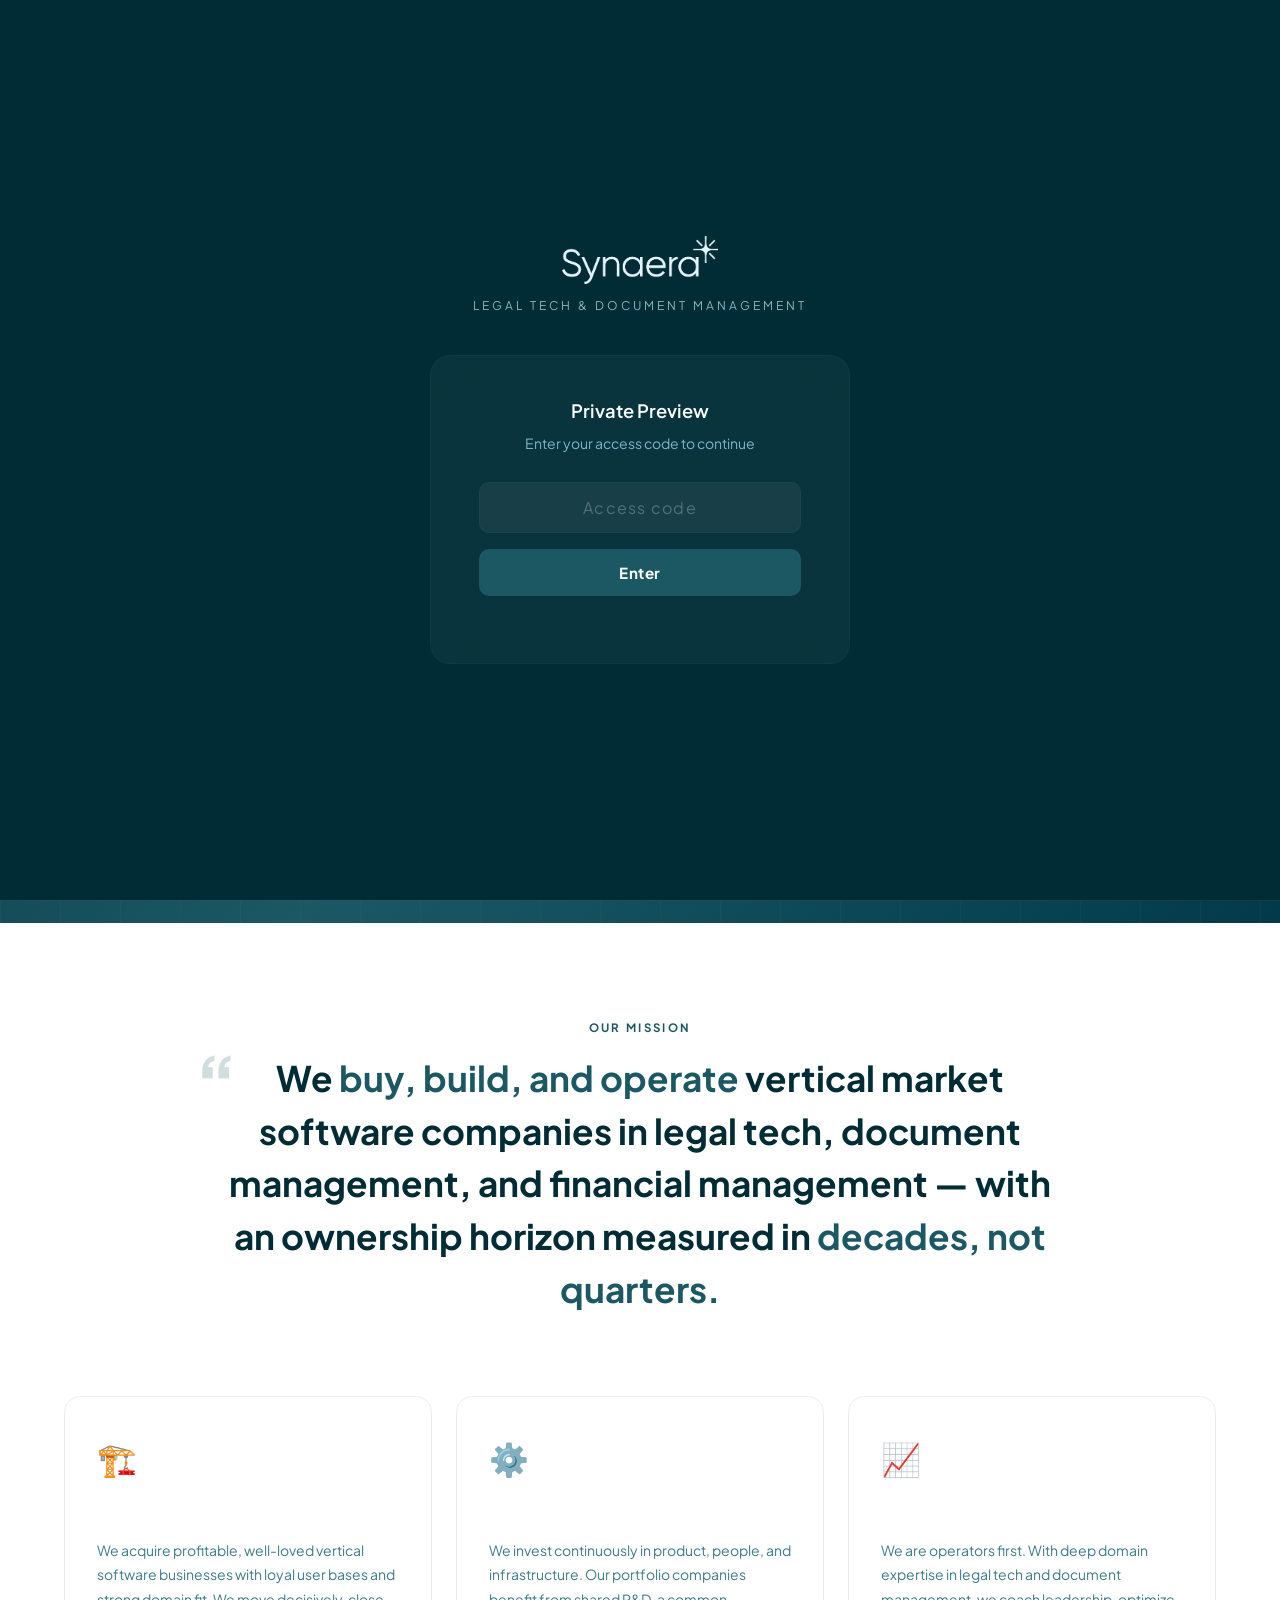
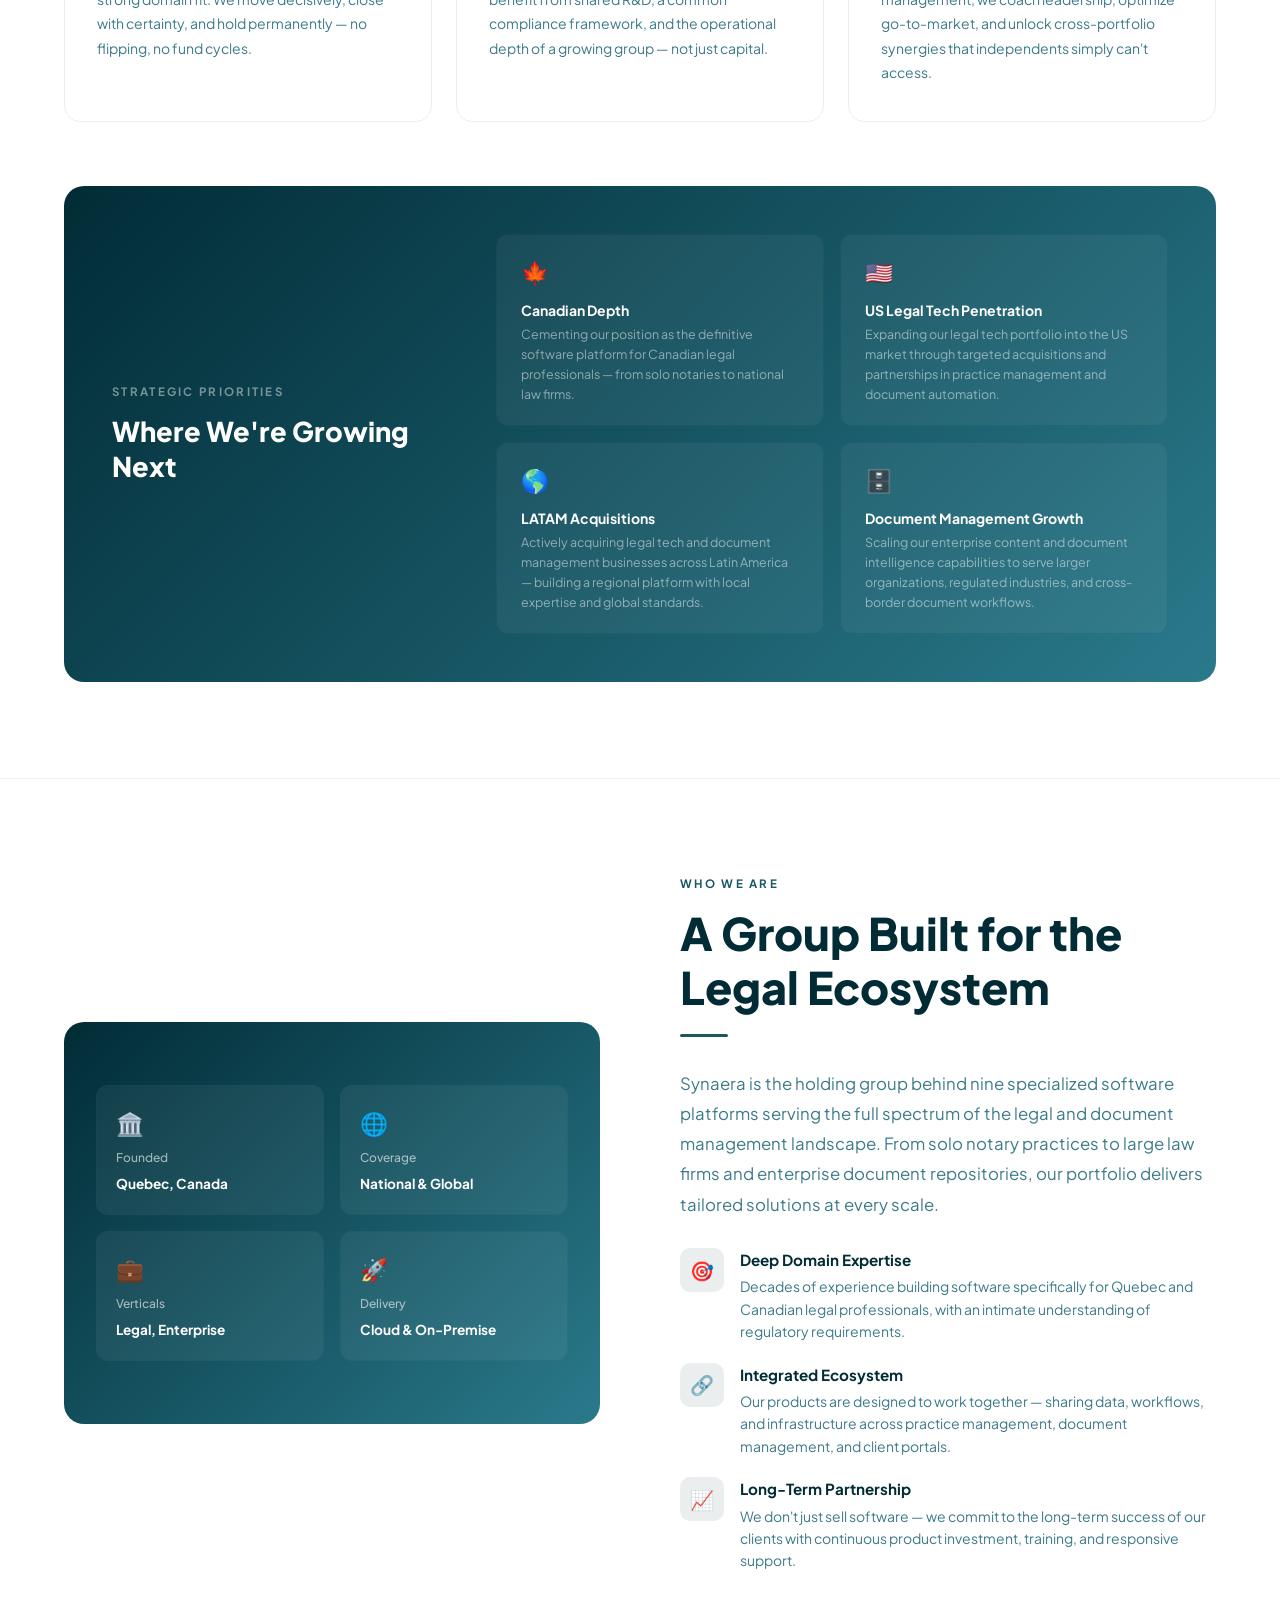
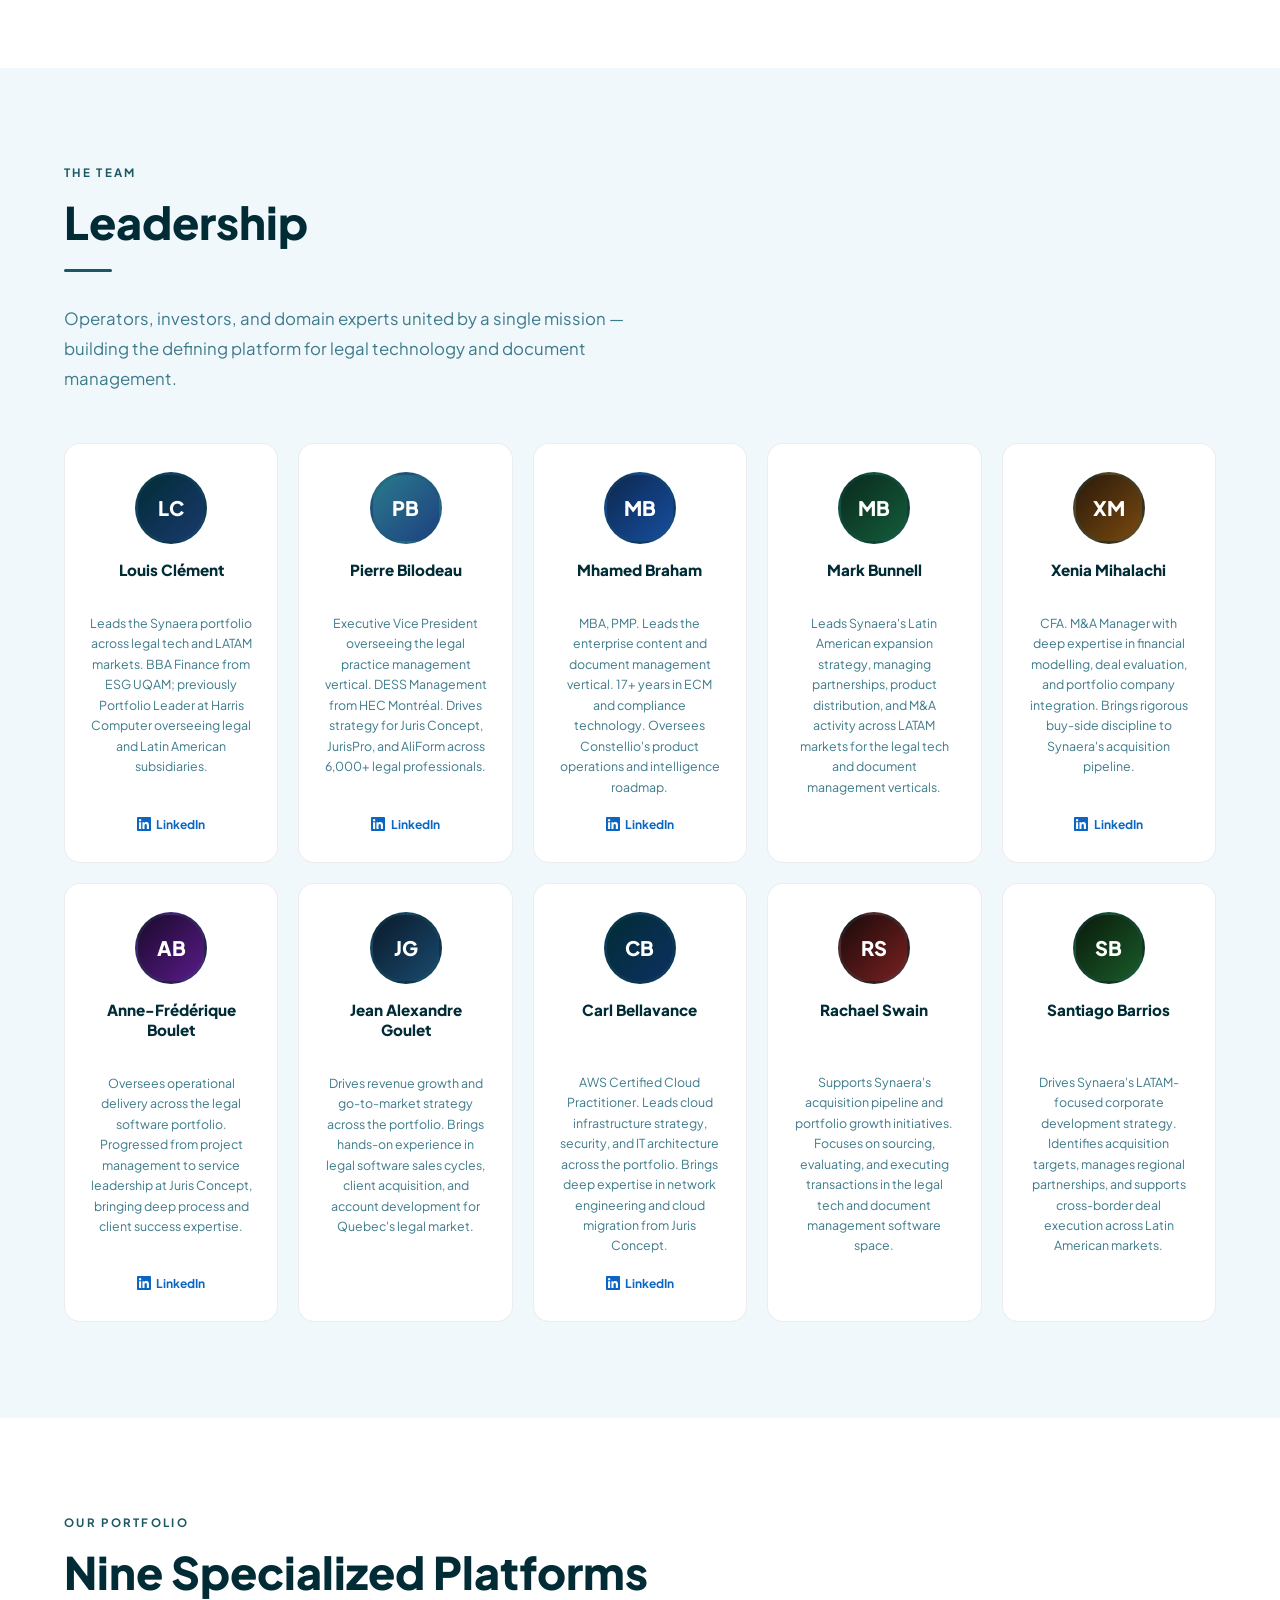
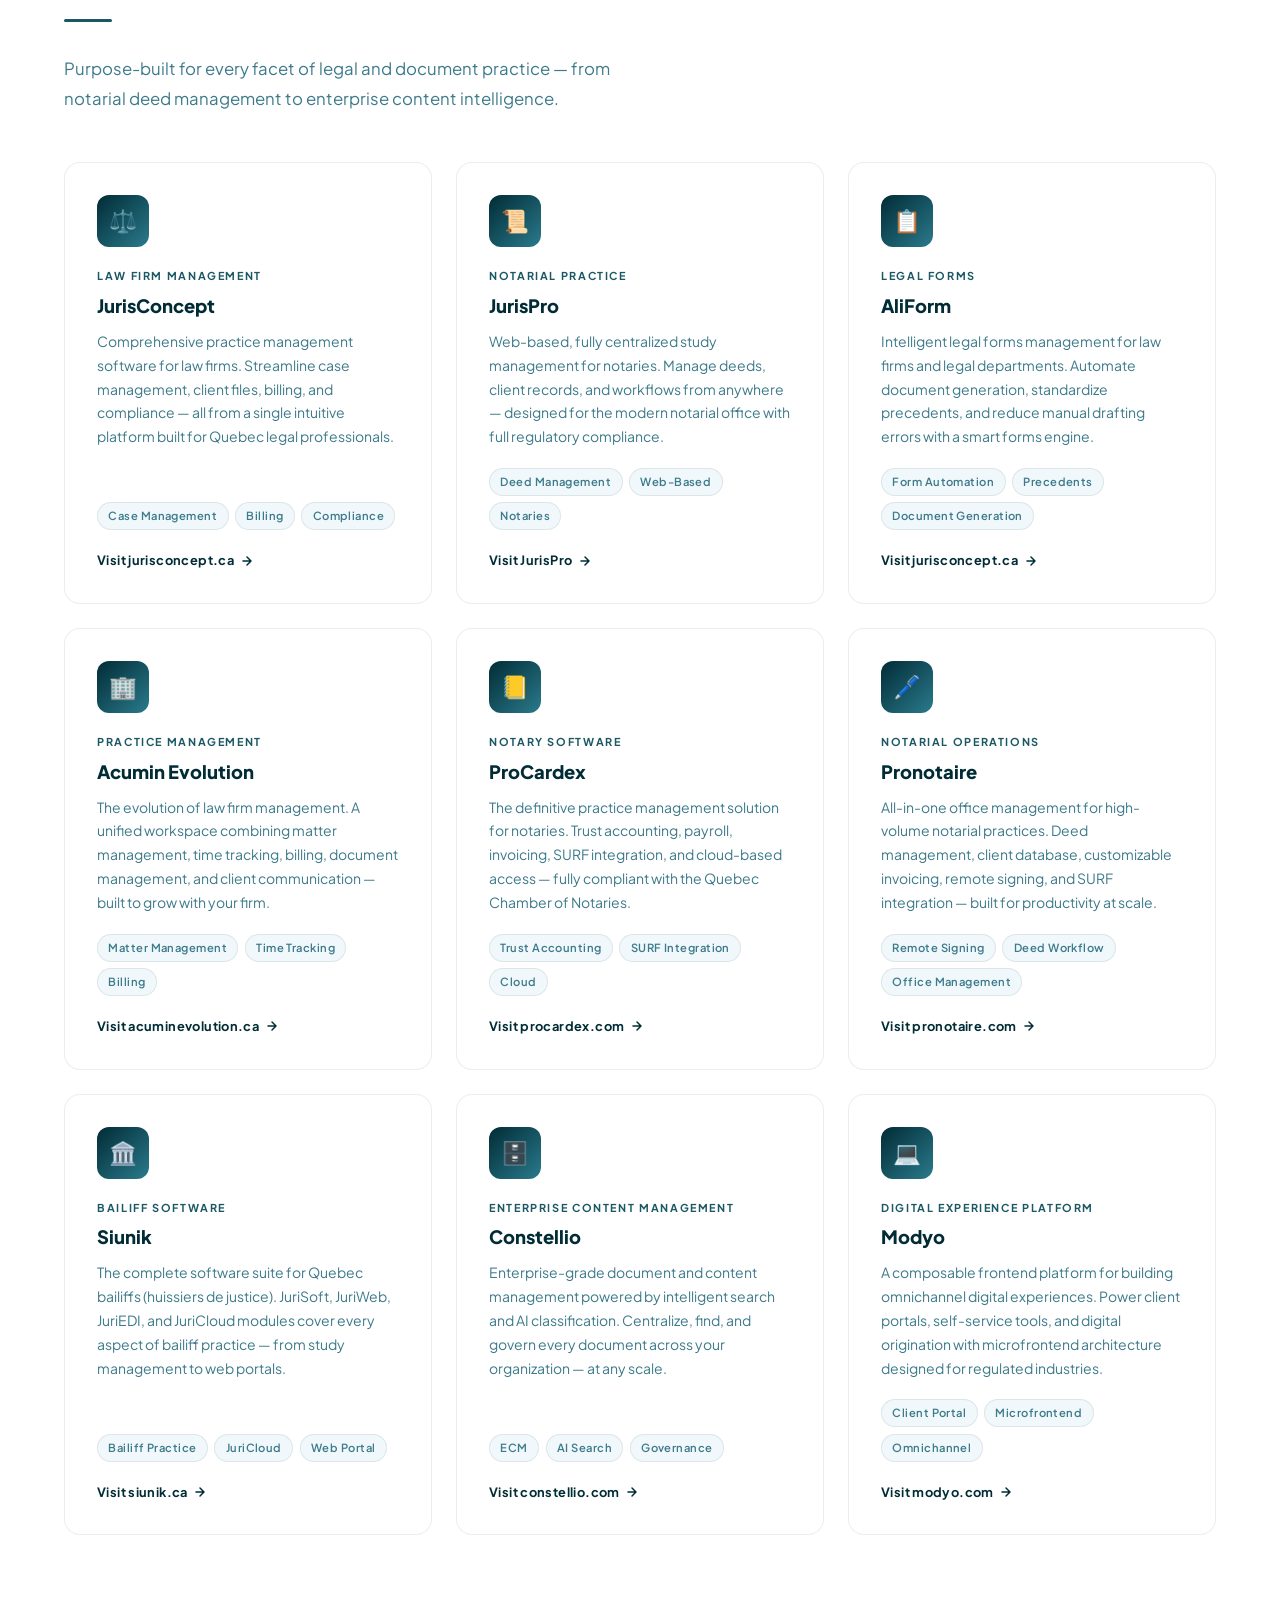
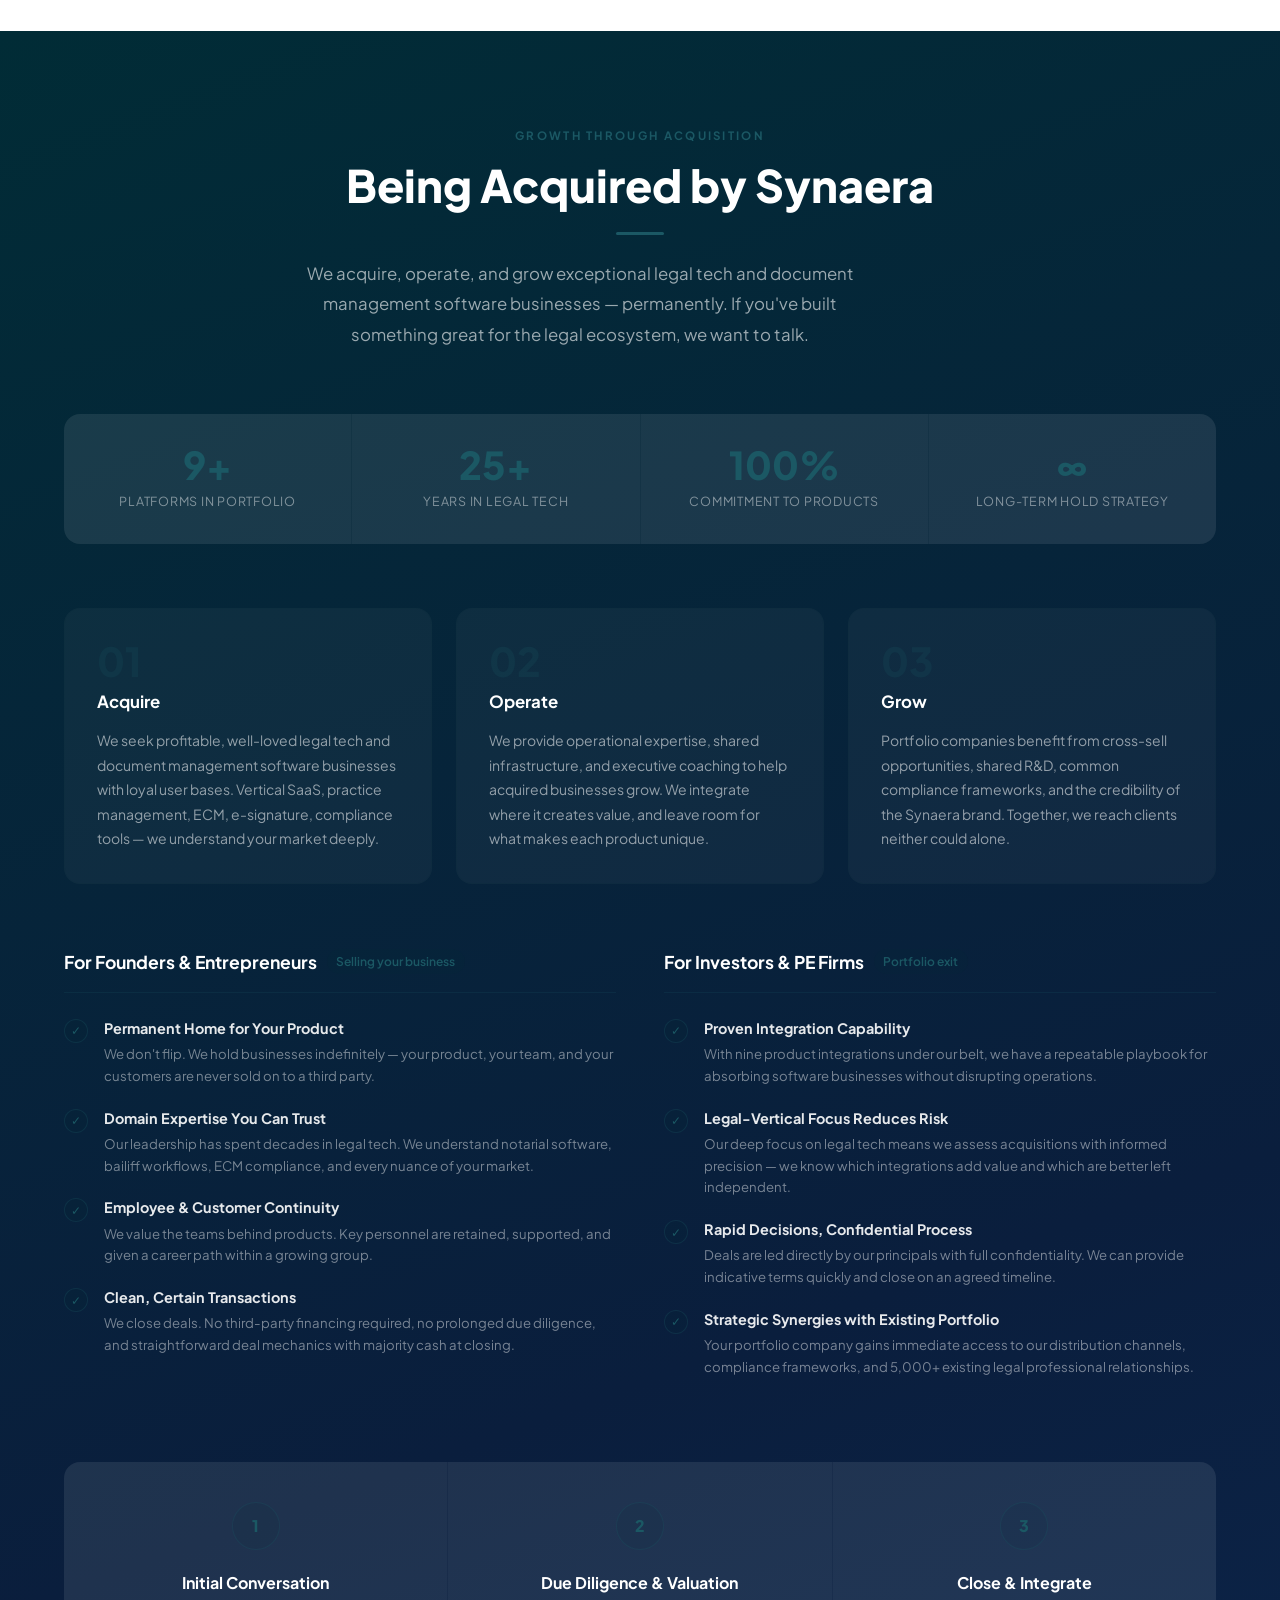
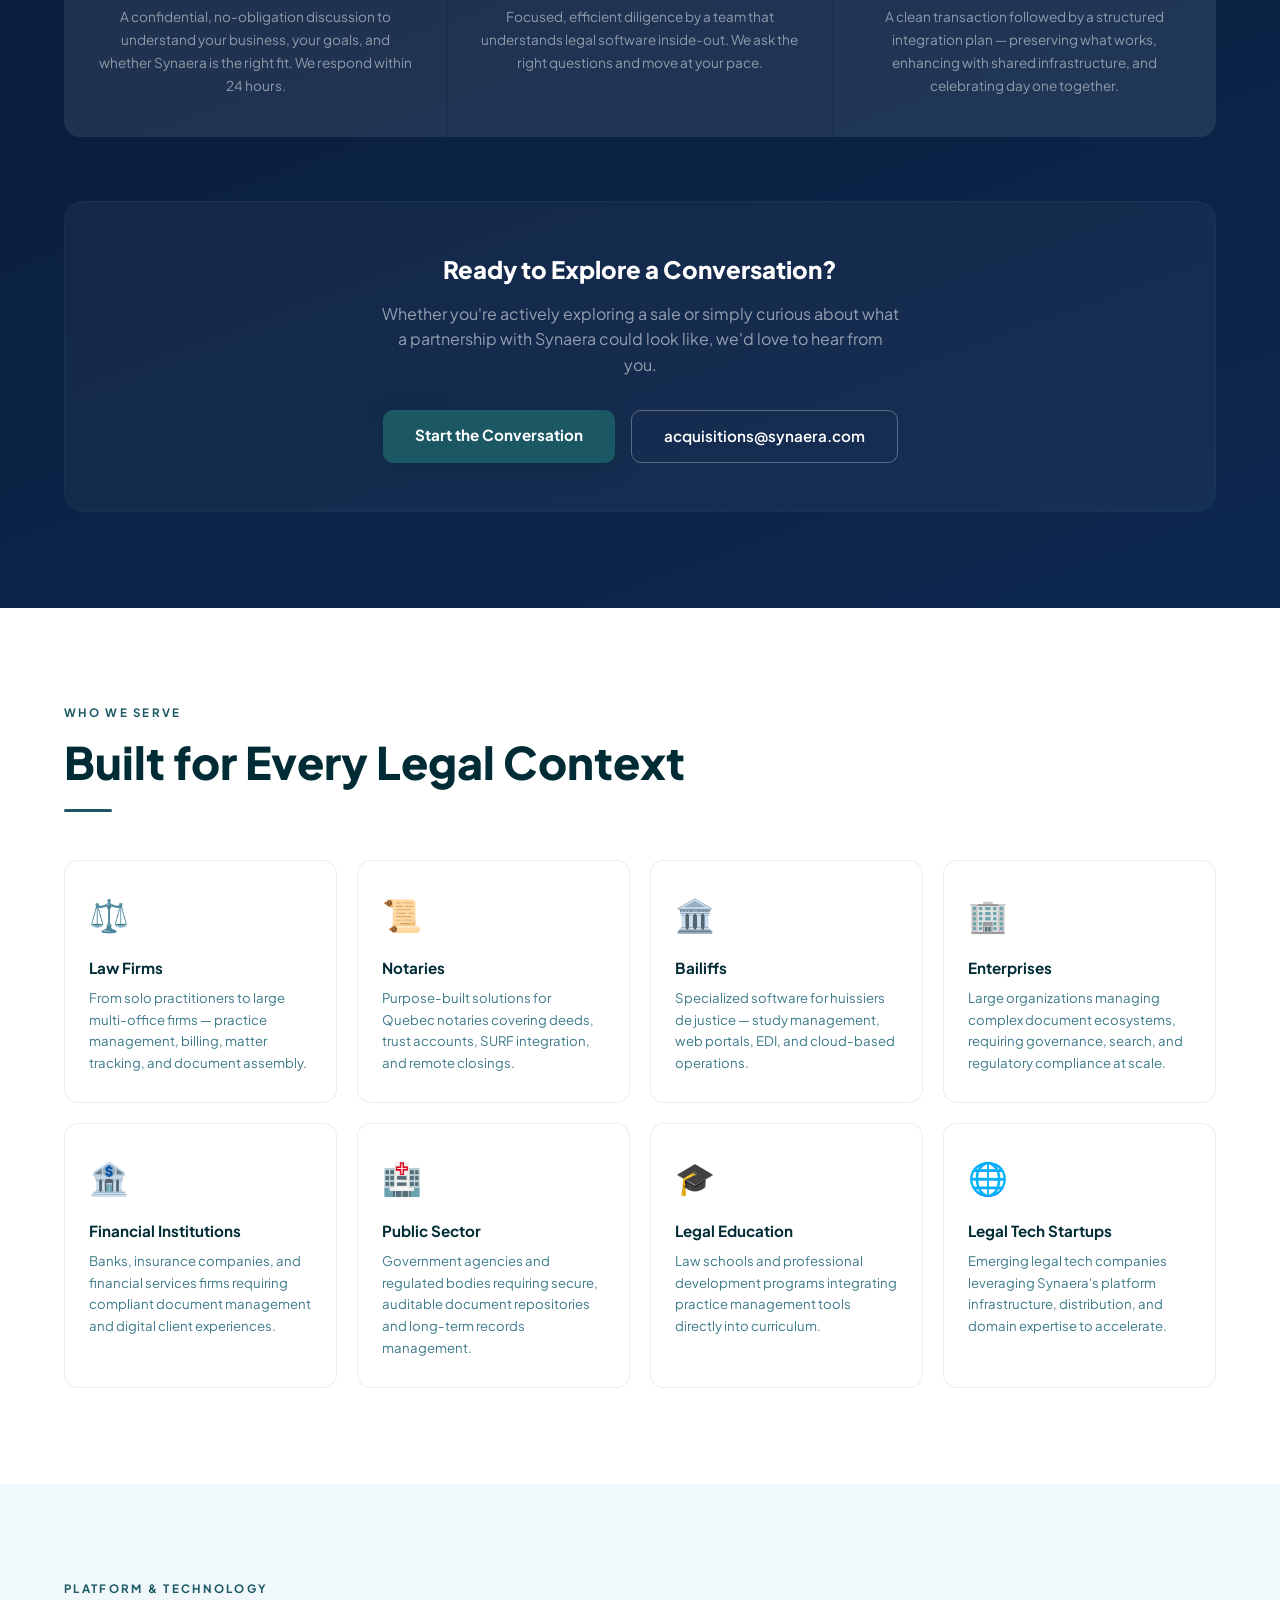
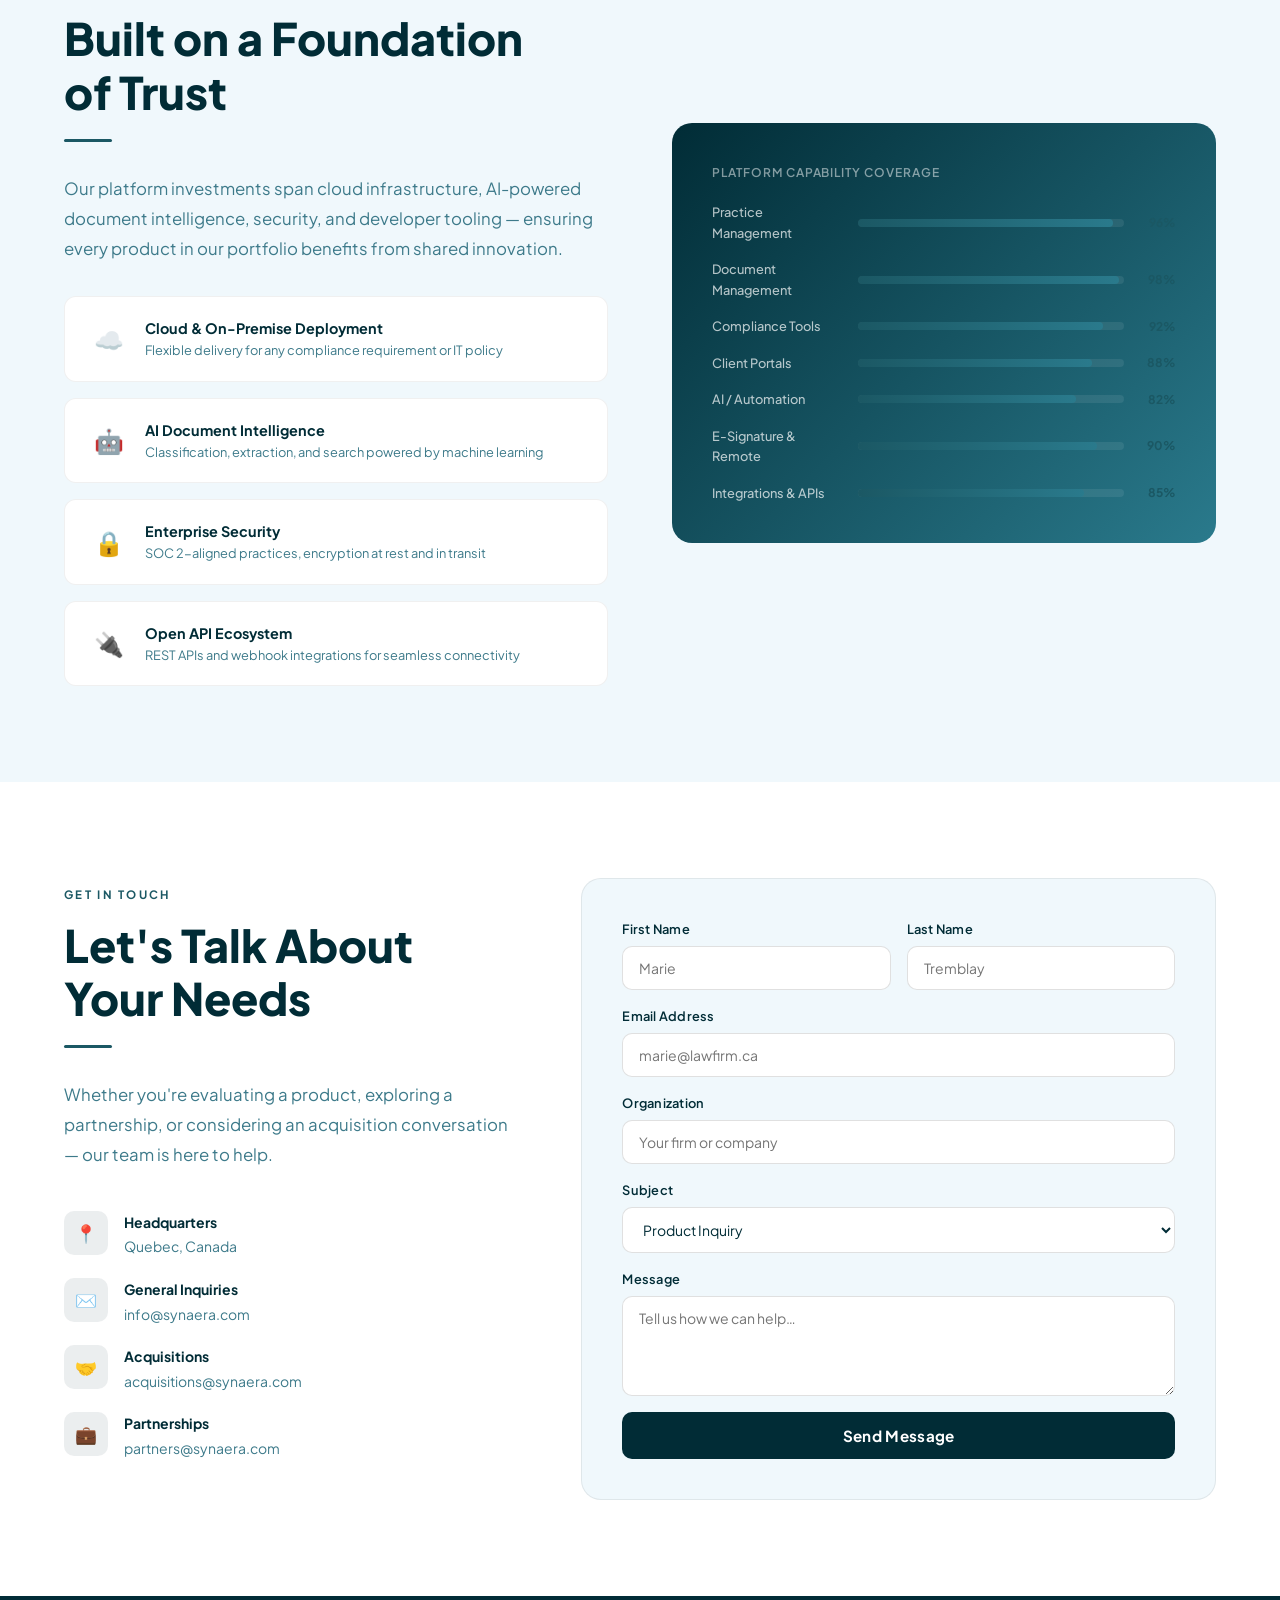
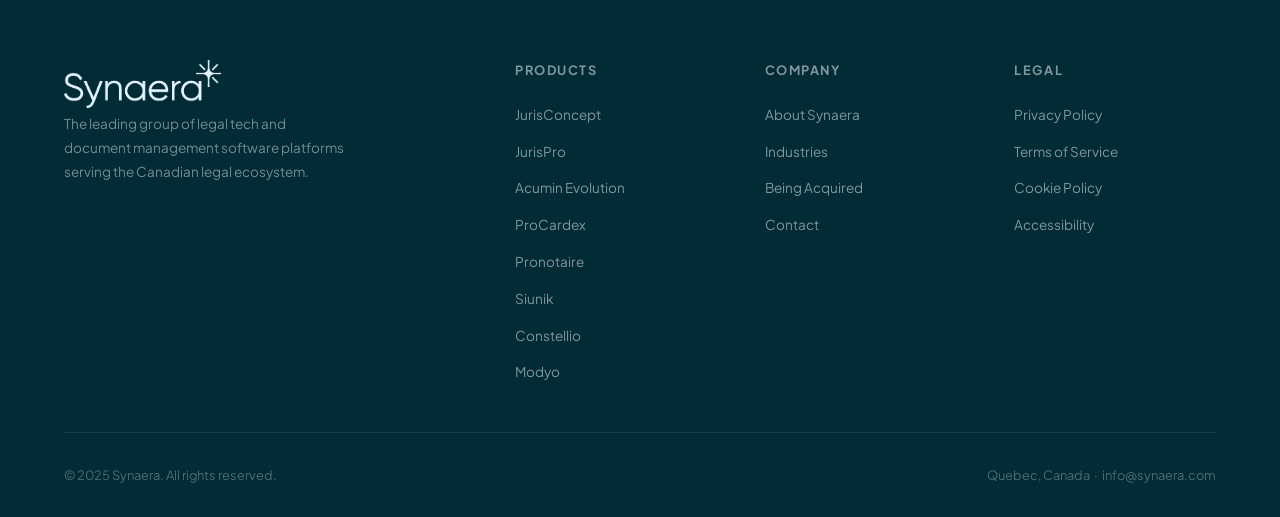
==== commit f94b8a48: "Fix accent colors: teal on white, white on dark backgrounds" ====
--- a/index.html
+++ b/index.html
@@ -15,8 +15,8 @@
       --navy:    #012c36;
       --navy2:   #1b5864;
       --navy3:   #2a7a8c;
-      --gold:    #e5f5fd;
-      --gold2:   #c5e8f8;
+      --gold:    #1b5864;
+      --gold2:   #2a7a8c;
       --slate:   #7ab8c8;
       --light:   #f0f8fc;
       --white:   #FFFFFF;
@@ -144,7 +144,7 @@
     }
     .hero-eyebrow {
       display: inline-flex; align-items: center; gap: .5rem;
-      background: rgba(27,88,100,.12); border: 1px solid rgba(27,88,100,.3);
+      background: rgba(1,44,54,.12); border: 1px solid rgba(27,88,100,.3);
       border-radius: 50px; padding: .4rem 1rem;
       font-size: .75rem; letter-spacing: .12em; text-transform: uppercase;
       color: var(--gold); font-weight: 600; margin-bottom: 1.5rem;
@@ -171,9 +171,9 @@
       background: #1b5864; color: var(--white);
       padding: .85rem 2rem; border-radius: 10px; font-weight: 700; font-size: .95rem;
       transition: background var(--trans), transform var(--trans), box-shadow var(--trans);
-      box-shadow: 0 4px 20px rgba(27,88,100,.35);
-    }
-    .btn-primary:hover { background: #2a7a8c; transform: translateY(-2px); box-shadow: 0 8px 28px rgba(27,88,100,.45); }
+      box-shadow: 0 4px 20px rgba(1,44,54,.35);
+    }
+    .btn-primary:hover { background: #2a7a8c; transform: translateY(-2px); box-shadow: 0 8px 28px rgba(1,44,54,.45); }
     .btn-outline {
       border: 1.5px solid rgba(255,255,255,.3); color: var(--white);
       padding: .85rem 2rem; border-radius: 10px; font-weight: 600; font-size: .95rem;
@@ -191,7 +191,7 @@
     }
     .hero-card {
       background: rgba(255,255,255,.05);
-      border: 1px solid rgba(27,88,100,.15);
+      border: 1px solid rgba(1,44,54,.12);
       backdrop-filter: blur(12px);
       border-radius: 16px; padding: 1.4rem 1.6rem;
       transition: transform var(--trans), border-color var(--trans);
@@ -271,11 +271,11 @@
       display: grid; grid-template-columns: repeat(2, 1fr); gap: 1rem;
     }
     .mission-market {
-      background: rgba(255,255,255,.05); border: 1px solid rgba(27,88,100,.15);
+      background: rgba(255,255,255,.05); border: 1px solid rgba(1,44,54,.12);
       border-radius: 12px; padding: 1.25rem 1.5rem;
       transition: background var(--trans), border-color var(--trans);
     }
-    .mission-market:hover { background: rgba(255,255,255,.08); border-color: rgba(27,88,100,.35); }
+    .mission-market:hover { background: rgba(255,255,255,.08); border-color: rgba(1,44,54,.35); }
     .mission-market-flag { font-size: 1.4rem; margin-bottom: .5rem; }
     .mission-market h4 { font-size: .875rem; font-weight: 700; color: var(--white); margin-bottom: .25rem; }
     .mission-market p { font-size: .78rem; color: rgba(255,255,255,.5); line-height: 1.6; }
@@ -315,7 +315,7 @@
     }
     .about-feature-icon {
       flex-shrink: 0; width: 44px; height: 44px;
-      background: rgba(27,88,100,.1); border-radius: 10px;
+      background: rgba(1,44,54,.08); border-radius: 10px;
       display: flex; align-items: center; justify-content: center; font-size: 1.2rem;
     }
     .about-feature-text h4 { font-size: .95rem; font-weight: 700; color: var(--text); margin-bottom: .2rem; }
@@ -432,11 +432,11 @@
     }
     .pillar {
       background: rgba(255,255,255,.04);
-      border: 1px solid rgba(27,88,100,.15);
+      border: 1px solid rgba(1,44,54,.12);
       border-radius: 16px; padding: 2rem;
       transition: background var(--trans), border-color var(--trans), transform var(--trans);
     }
-    .pillar:hover { background: rgba(255,255,255,.07); border-color: rgba(27,88,100,.35); transform: translateY(-4px); }
+    .pillar:hover { background: rgba(255,255,255,.07); border-color: rgba(1,44,54,.35); transform: translateY(-4px); }
     .pillar-num {
       font-size: 2.5rem; font-weight: 900; color: rgba(27,88,100,.2);
       font-family: 'Plus Jakarta Sans', sans-serif; margin-bottom: .5rem;
@@ -467,13 +467,13 @@
       border-bottom: 1px solid rgba(27,88,100,.2);
       display: flex; align-items: center; gap: .6rem;
     }
-    .reasons-col h3 span { font-size: .75rem; background: rgba(27,88,100,.15); color: var(--gold); padding: .2rem .6rem; border-radius: 50px; font-weight: 600; }
+    .reasons-col h3 span { font-size: .75rem; background: rgba(1,44,54,.12); color: var(--gold); padding: .2rem .6rem; border-radius: 50px; font-weight: 600; }
     .reason-item {
       display: flex; gap: 1rem; align-items: flex-start; margin-bottom: 1.25rem;
     }
     .reason-check {
       flex-shrink: 0; width: 24px; height: 24px; border-radius: 50%;
-      background: rgba(27,88,100,.15); border: 1px solid rgba(27,88,100,.3);
+      background: rgba(1,44,54,.12); border: 1px solid rgba(27,88,100,.3);
       display: flex; align-items: center; justify-content: center;
       font-size: .75rem; color: var(--gold); margin-top: 2px;
     }
@@ -489,7 +489,7 @@
     }
     .process-step .step-num {
       width: 48px; height: 48px; border-radius: 50%;
-      background: rgba(27,88,100,.1); border: 1px solid rgba(27,88,100,.3);
+      background: rgba(1,44,54,.08); border: 1px solid rgba(27,88,100,.3);
       color: var(--gold); font-weight: 800; font-size: 1rem;
       display: flex; align-items: center; justify-content: center;
       margin: 0 auto 1.25rem;
@@ -532,7 +532,7 @@
       border: 1px solid rgba(0,0,0,.06);
       transition: border-color var(--trans), box-shadow var(--trans);
     }
-    .tech-item:hover { border-color: var(--gold); box-shadow: 0 4px 20px rgba(27,88,100,.1); }
+    .tech-item:hover { border-color: var(--gold); box-shadow: 0 4px 20px rgba(1,44,54,.08); }
     .tech-item-icon { font-size: 1.5rem; flex-shrink: 0; width: 40px; text-align: center; }
     .tech-item h4 { font-size: .9rem; font-weight: 700; color: var(--text); }
     .tech-item p { font-size: .8rem; color: var(--muted); }
@@ -557,7 +557,7 @@
     .contact-item { display: flex; gap: 1rem; align-items: flex-start; }
     .contact-item-icon {
       flex-shrink: 0; width: 44px; height: 44px; border-radius: 10px;
-      background: rgba(27,88,100,.1); display: flex; align-items: center; justify-content: center;
+      background: rgba(1,44,54,.08); display: flex; align-items: center; justify-content: center;
       font-size: 1.1rem;
     }
     .contact-item h4 { font-size: .875rem; font-weight: 700; color: var(--text); margin-bottom: .15rem; }
@@ -581,7 +581,7 @@
     }
     .form-group input:focus,
     .form-group select:focus,
-    .form-group textarea:focus { border-color: var(--gold); box-shadow: 0 0 0 3px rgba(27,88,100,.12); }
+    .form-group textarea:focus { border-color: var(--gold); box-shadow: 0 0 0 3px rgba(1,44,54,.12); }
     .form-group textarea { resize: vertical; min-height: 100px; }
     .form-submit {
       width: 100%; background: var(--navy); color: var(--white);
@@ -648,6 +648,19 @@
       .hero-actions { flex-direction: column; }
       .btn-primary, .btn-outline { text-align: center; }
     }
+
+    /* ── Dark-bg accent overrides (white instead of teal on dark backgrounds) ── */
+    .hero-title .accent,
+    .hero-stat .num,
+    .hero-card-label,
+    .mission-pillar h3,
+    .about-diag-item .val,
+    .leader-title,
+    .acquired-stat-num,
+    .footer-col ul li a:hover,
+    .footer-bottom a:hover { color: #ffffff; }
+    .mission-pillar > div:first-child { color: #ffffff; }
+    .hero-eyebrow { color: var(--gold2); }
 
     /* ── Scroll-reveal ──────────────────────────────────────────────── */
     .reveal { opacity: 0; transform: translateY(28px); transition: opacity .6s ease, transform .6s ease; }
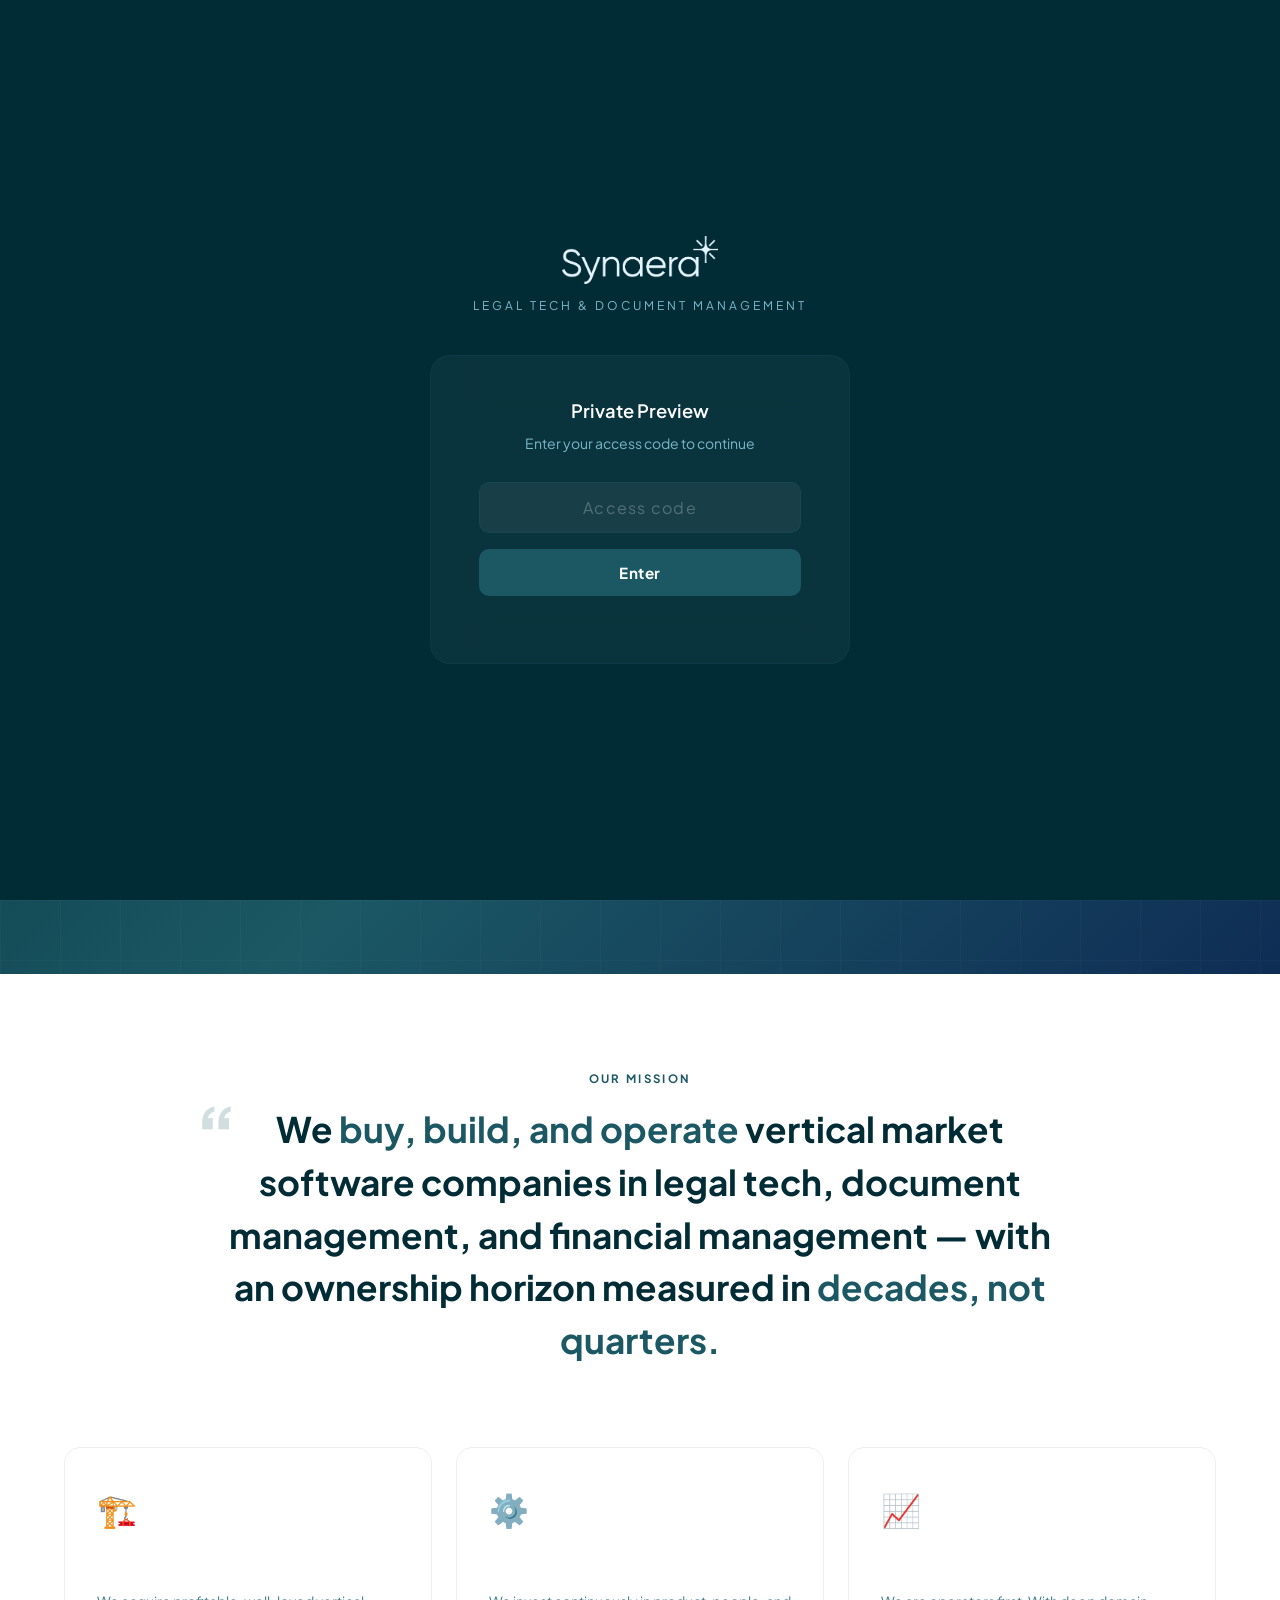
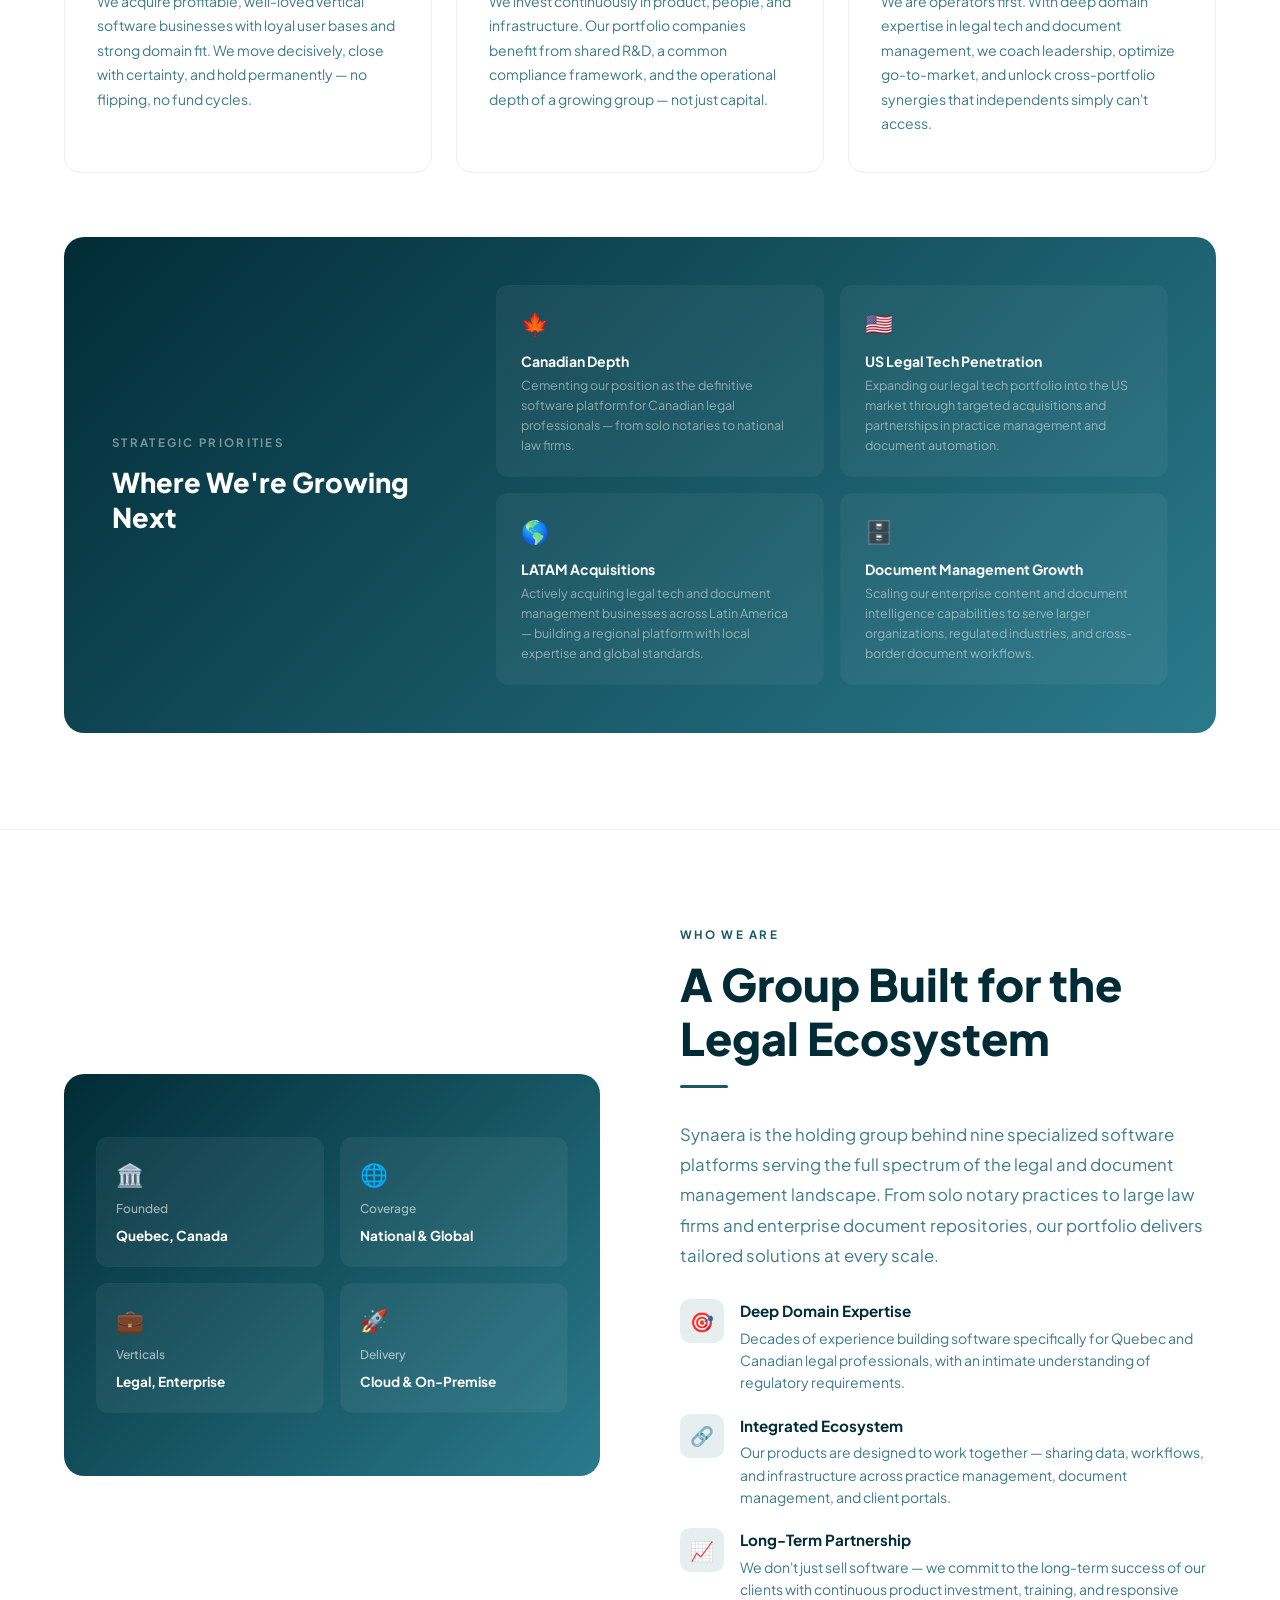
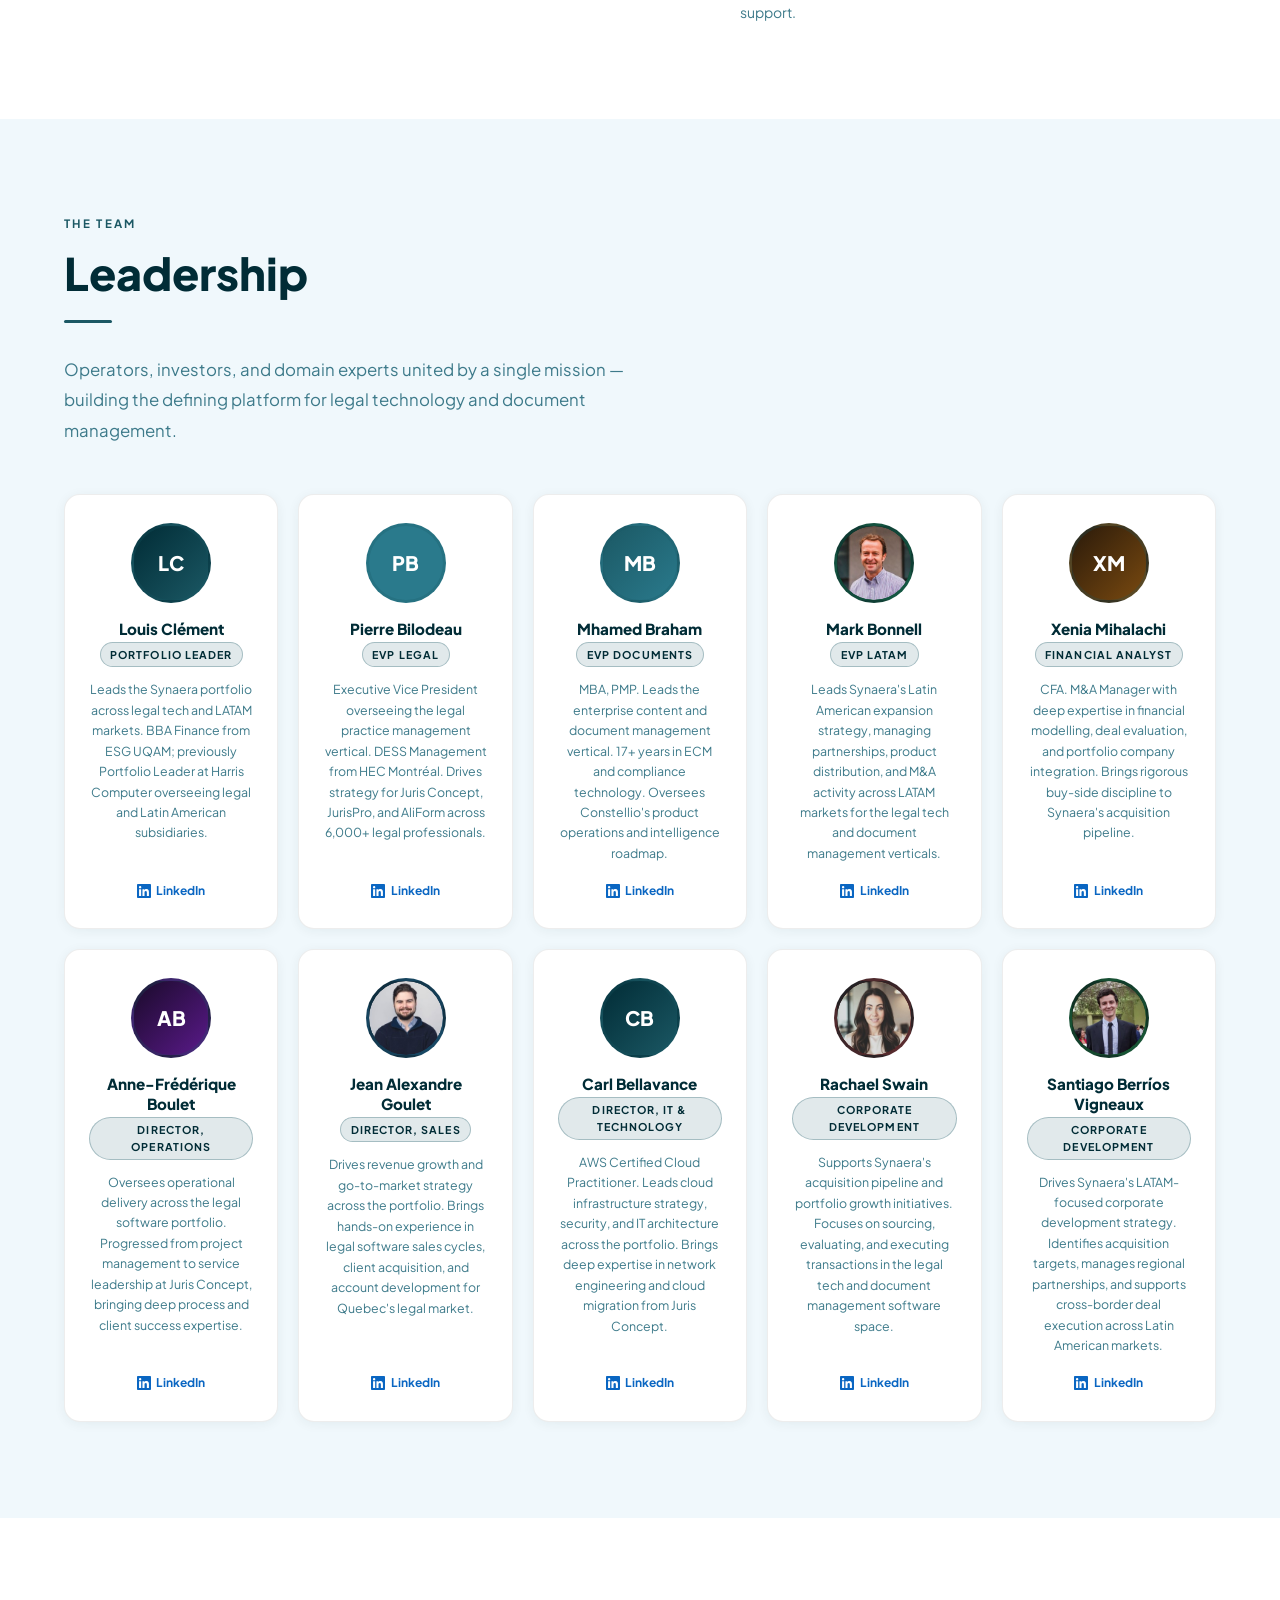
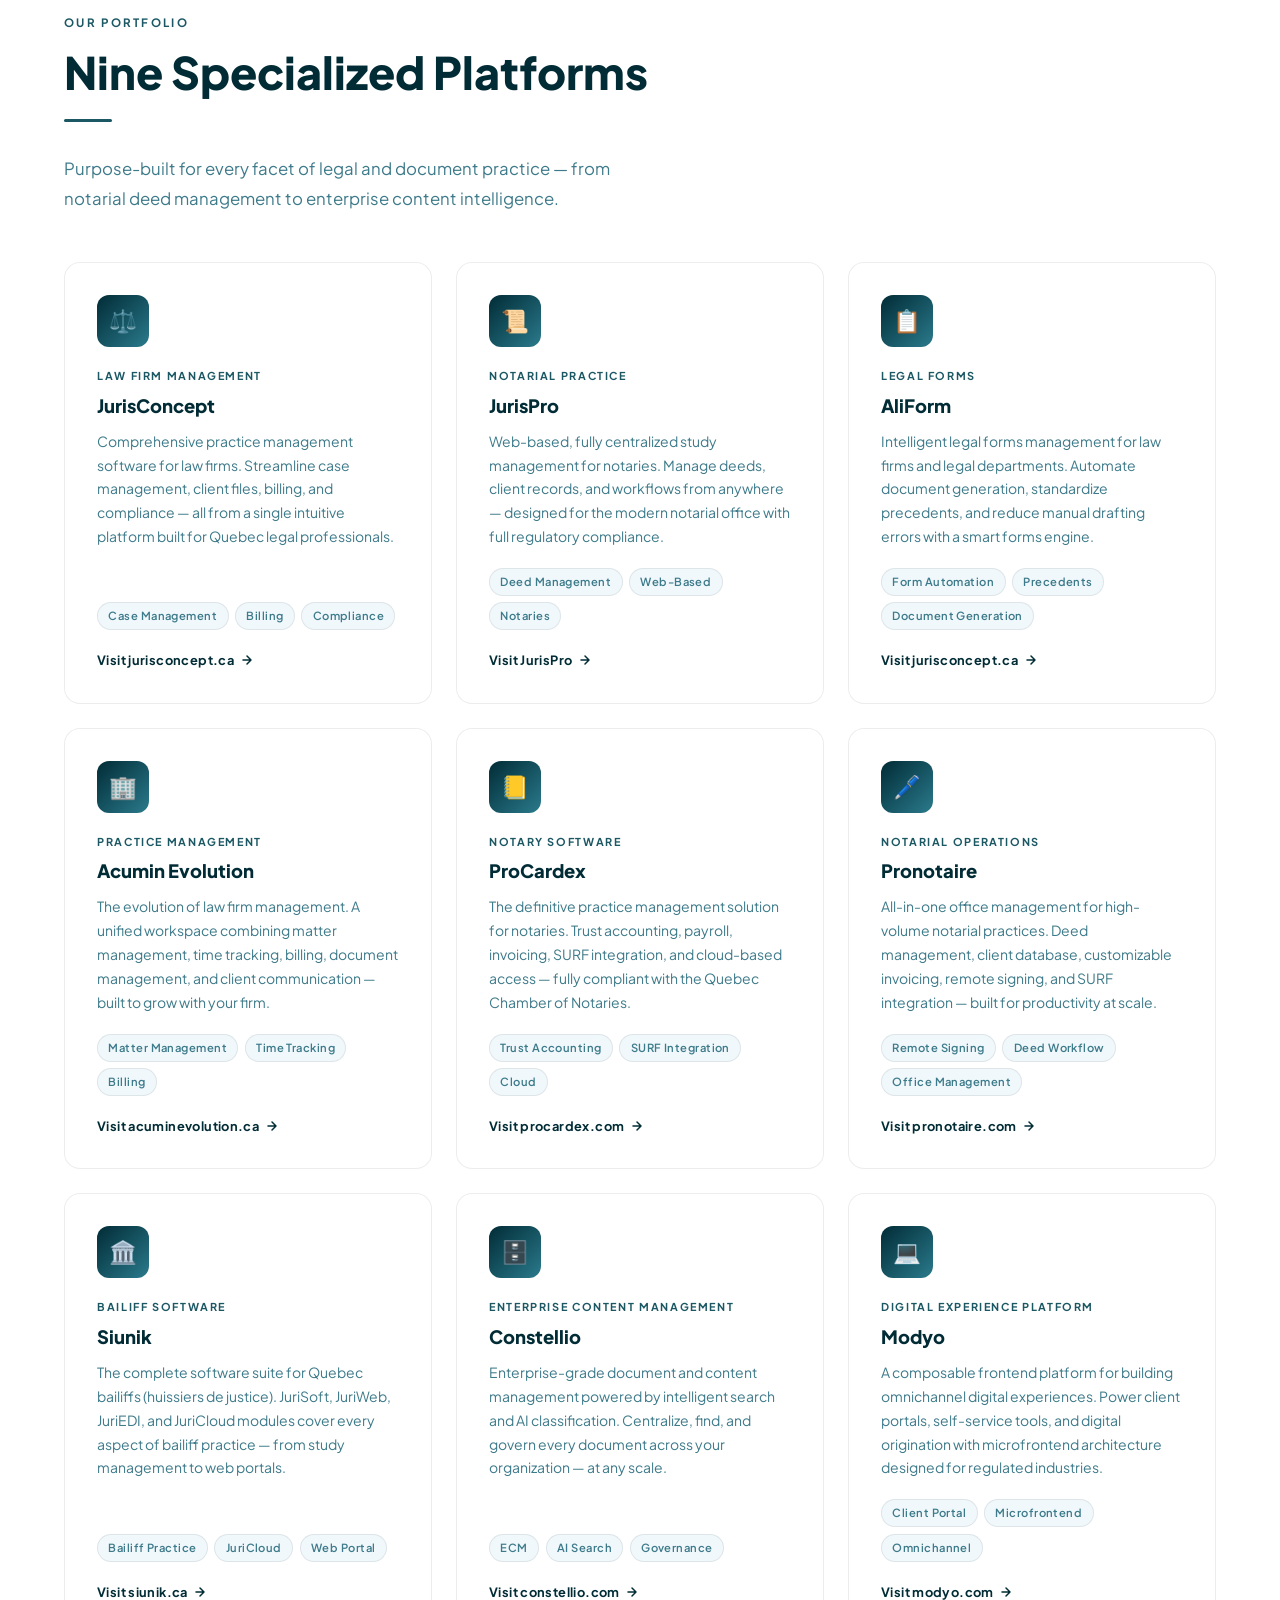
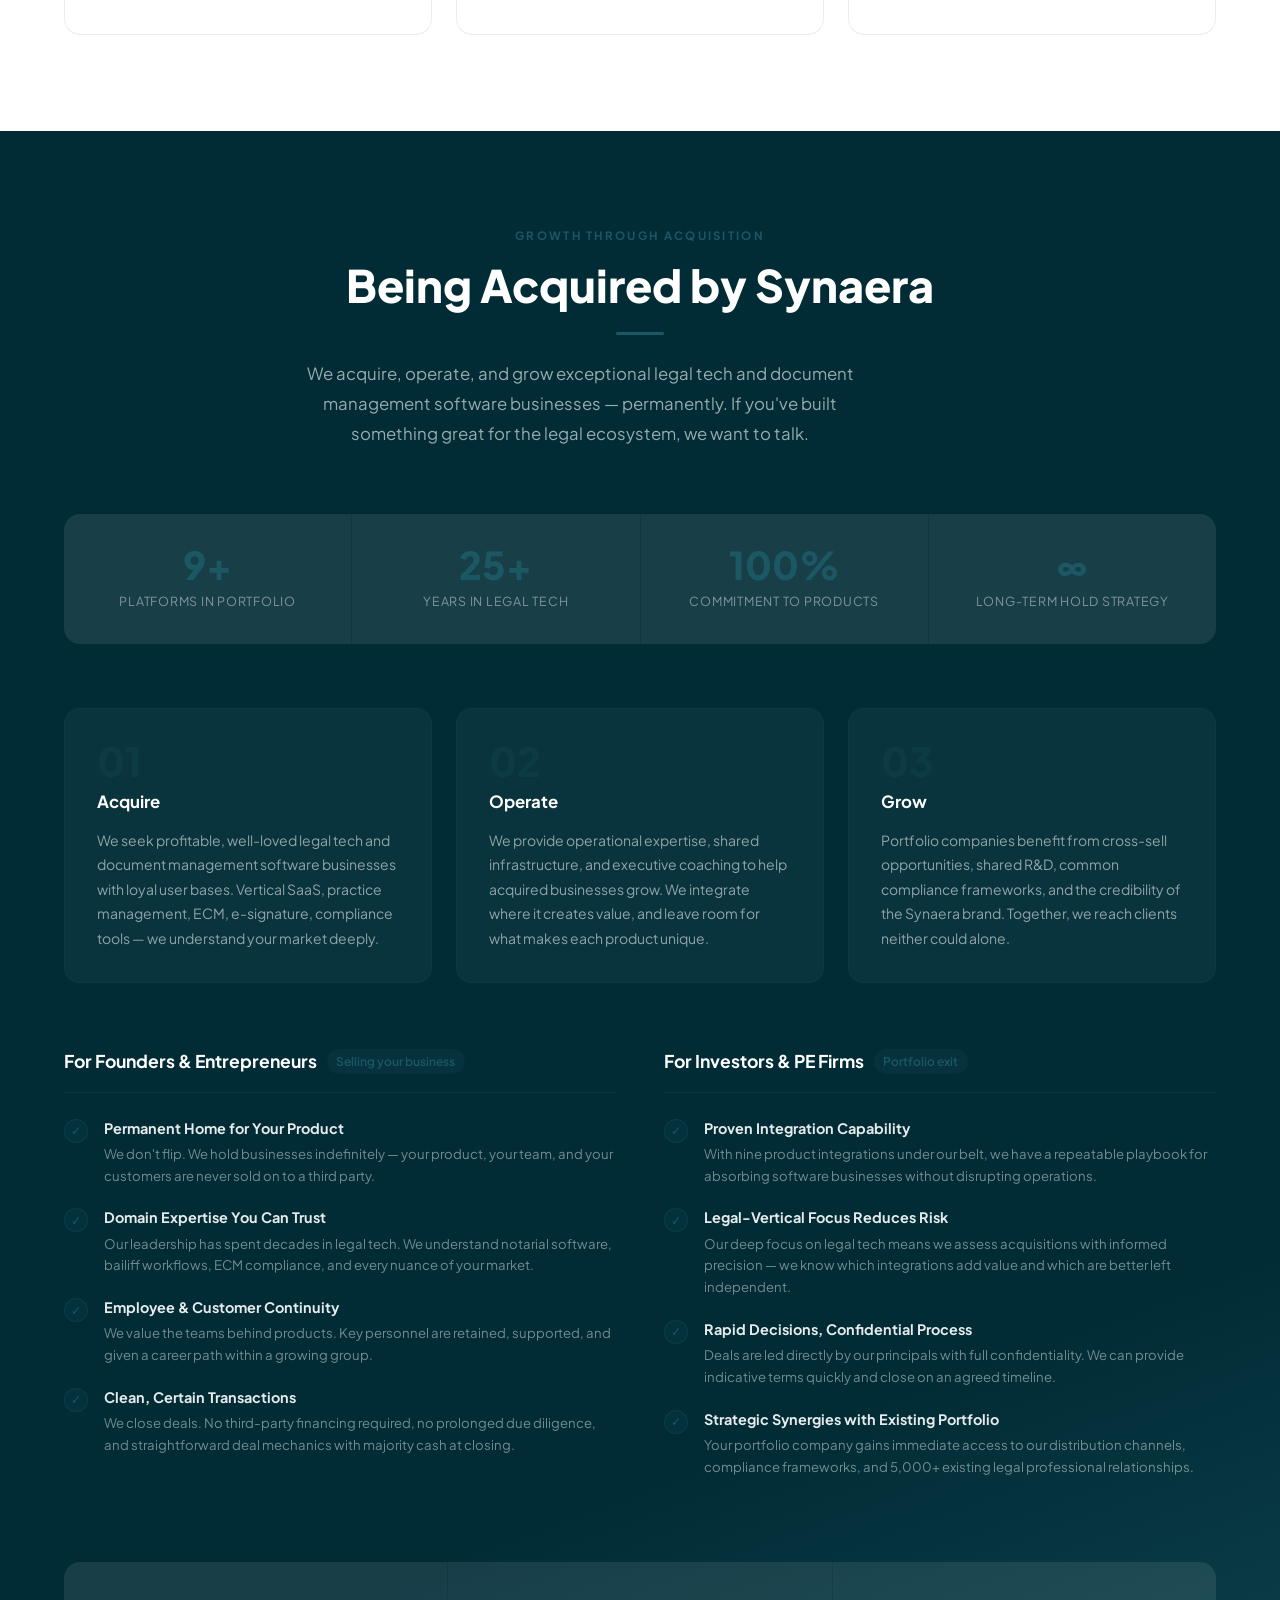
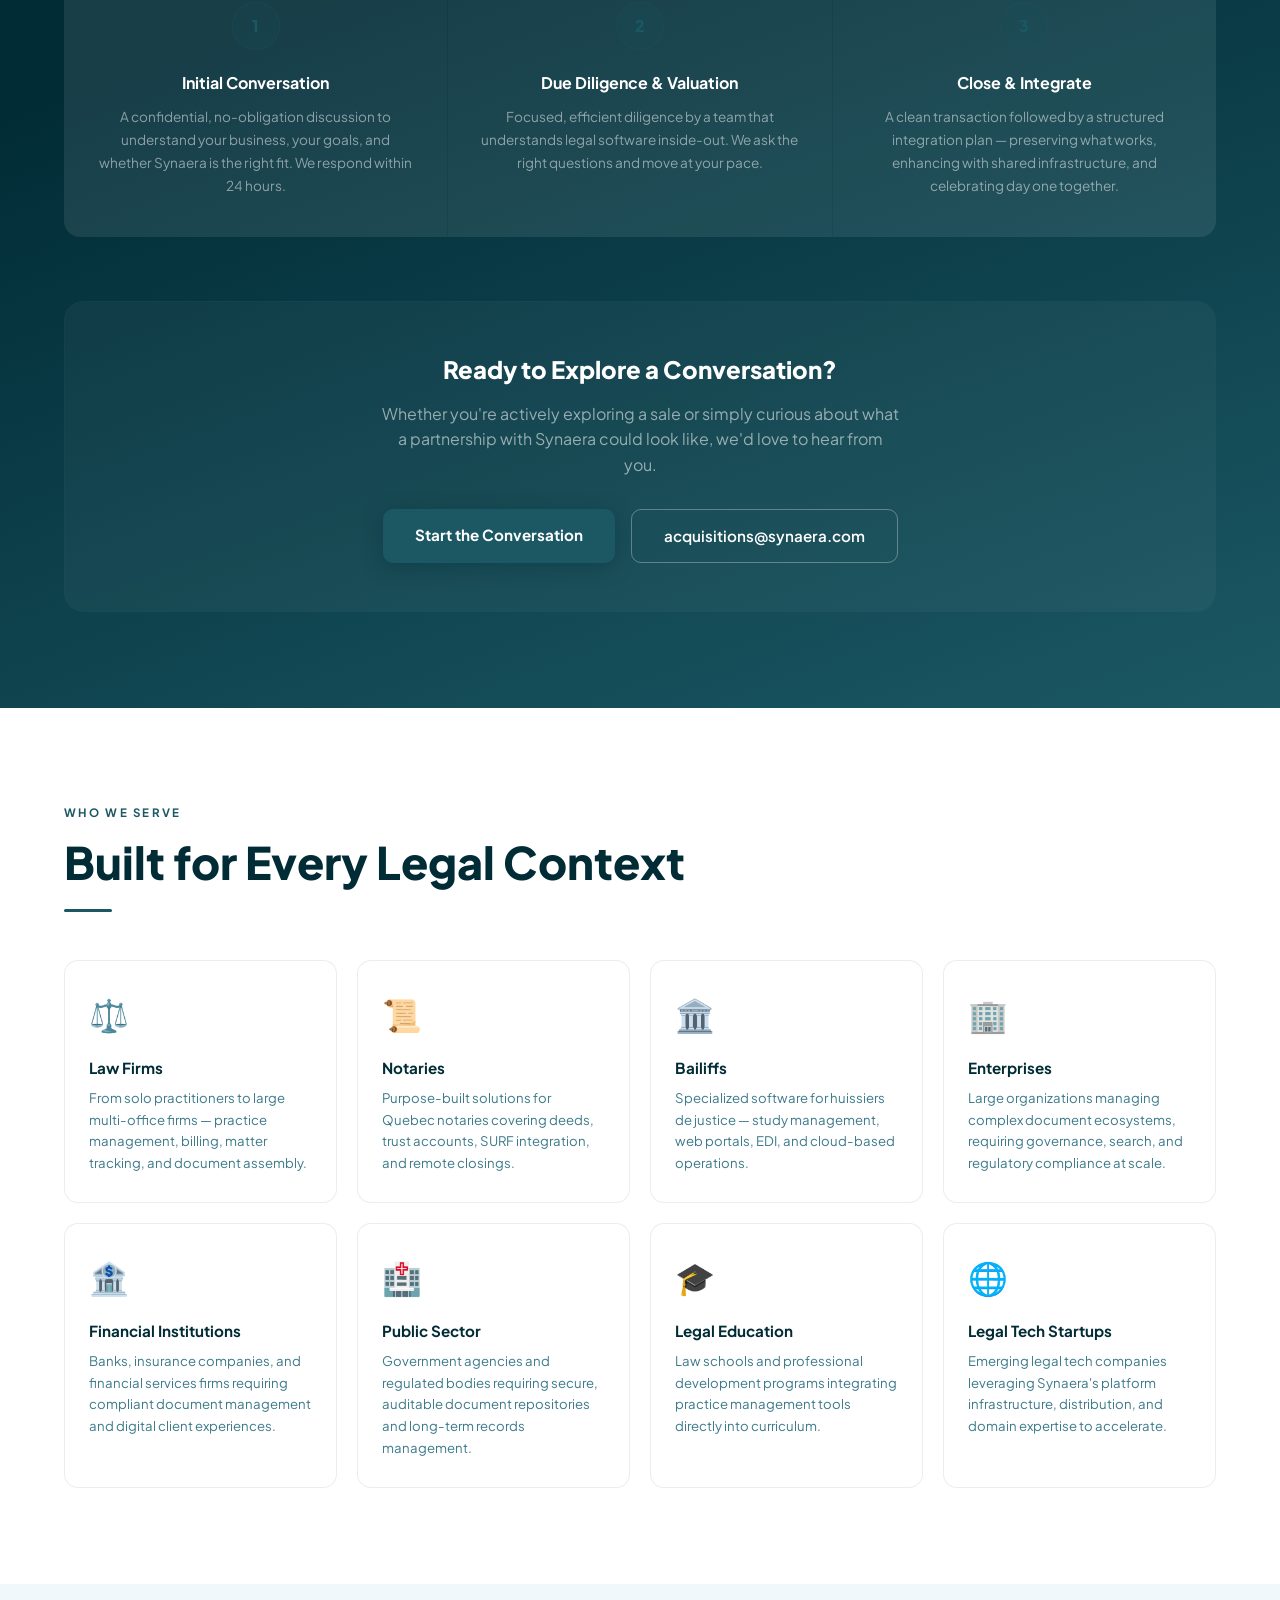
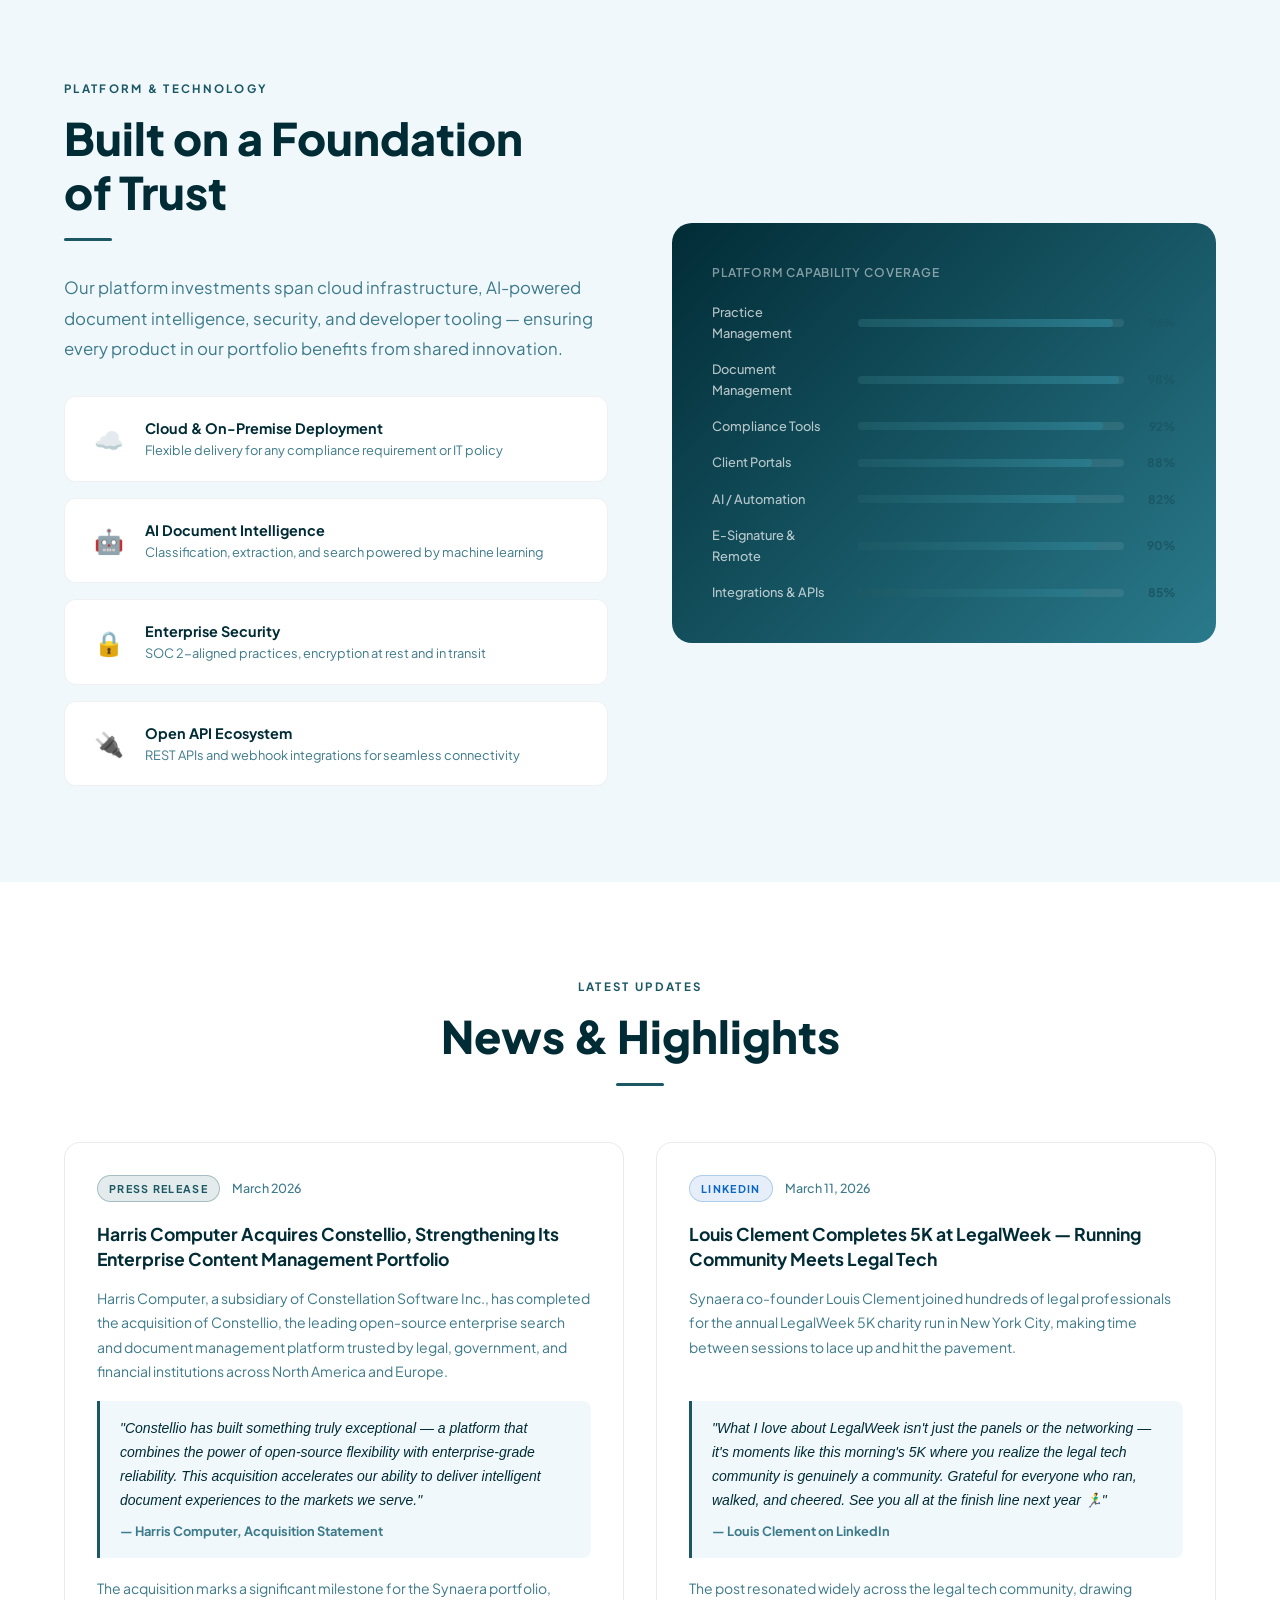
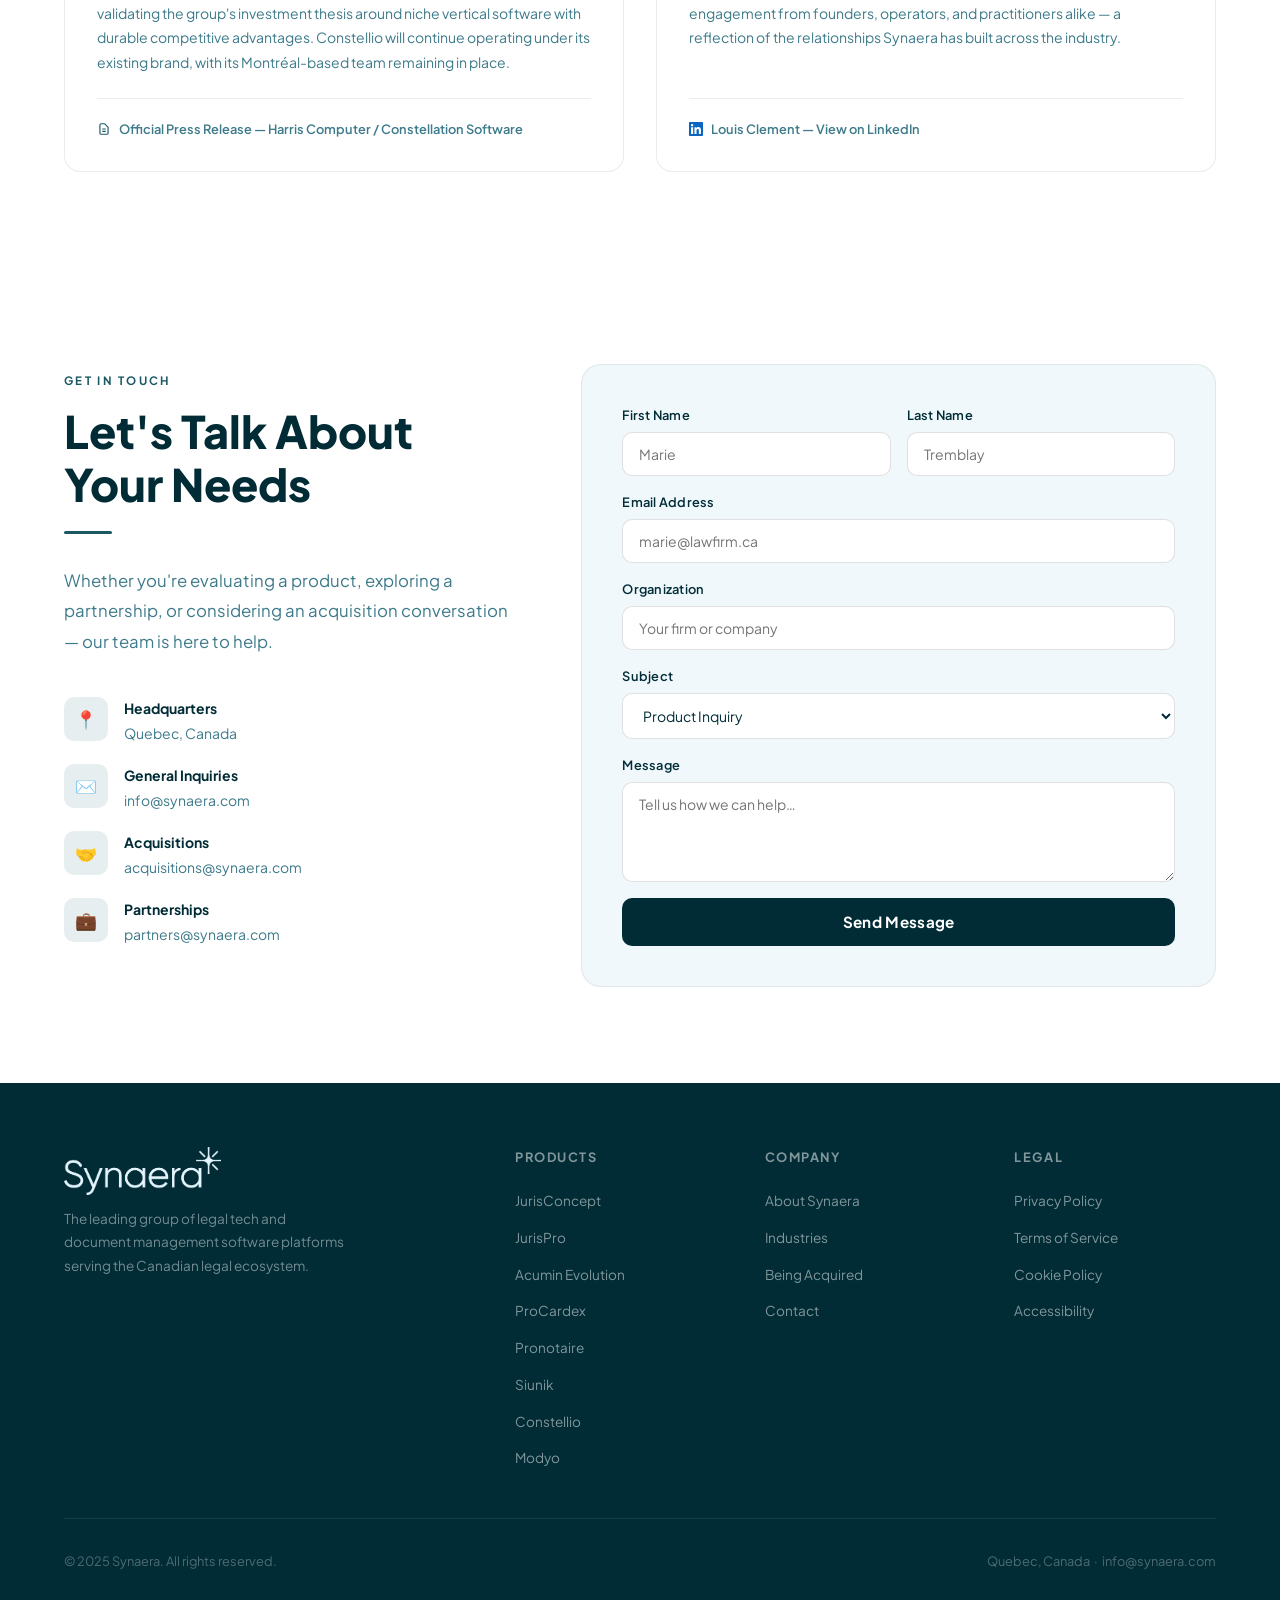
==== commit c354572f: "Fix team section: white-on-white text, add LinkedIn links and photos - Remove .leader-title from dar" ====
--- a/index.html
+++ b/index.html
@@ -99,7 +99,7 @@
       box-shadow: 0 2px 24px rgba(0,0,0,.3);
     }
     .nav-logo {
-      
+
     }
     .nav-logo span { color: var(--gold); }
     .nav-links { display: flex; gap: 2rem; align-items: center; }
@@ -120,7 +120,7 @@
     /* ── Hero ───────────────────────────────────────────────────────── */
     #hero {
       min-height: 100vh;
-      background: linear-gradient(135deg, var(--navy) 0%, var(--navy2) 55%, #023a4a 100%);
+      background: linear-gradient(135deg, var(--navy) 0%, var(--navy2) 55%, #0F2D55 100%);
       display: flex; align-items: center;
       position: relative; overflow: hidden;
       padding: 7rem 5% 5rem;
@@ -144,7 +144,7 @@
     }
     .hero-eyebrow {
       display: inline-flex; align-items: center; gap: .5rem;
-      background: rgba(1,44,54,.12); border: 1px solid rgba(27,88,100,.3);
+      background: rgba(27,88,100,.12); border: 1px solid rgba(27,88,100,.3);
       border-radius: 50px; padding: .4rem 1rem;
       font-size: .75rem; letter-spacing: .12em; text-transform: uppercase;
       color: var(--gold); font-weight: 600; margin-bottom: 1.5rem;
@@ -191,7 +191,7 @@
     }
     .hero-card {
       background: rgba(255,255,255,.05);
-      border: 1px solid rgba(1,44,54,.12);
+      border: 1px solid rgba(27,88,100,.15);
       backdrop-filter: blur(12px);
       border-radius: 16px; padding: 1.4rem 1.6rem;
       transition: transform var(--trans), border-color var(--trans);
@@ -271,11 +271,11 @@
       display: grid; grid-template-columns: repeat(2, 1fr); gap: 1rem;
     }
     .mission-market {
-      background: rgba(255,255,255,.05); border: 1px solid rgba(1,44,54,.12);
+      background: rgba(255,255,255,.05); border: 1px solid rgba(27,88,100,.15);
       border-radius: 12px; padding: 1.25rem 1.5rem;
       transition: background var(--trans), border-color var(--trans);
     }
-    .mission-market:hover { background: rgba(255,255,255,.08); border-color: rgba(1,44,54,.35); }
+    .mission-market:hover { background: rgba(255,255,255,.08); border-color: rgba(27,88,100,.35); }
     .mission-market-flag { font-size: 1.4rem; margin-bottom: .5rem; }
     .mission-market h4 { font-size: .875rem; font-weight: 700; color: var(--white); margin-bottom: .25rem; }
     .mission-market p { font-size: .78rem; color: rgba(255,255,255,.5); line-height: 1.6; }
@@ -315,7 +315,7 @@
     }
     .about-feature-icon {
       flex-shrink: 0; width: 44px; height: 44px;
-      background: rgba(1,44,54,.08); border-radius: 10px;
+      background: rgba(27,88,100,.1); border-radius: 10px;
       display: flex; align-items: center; justify-content: center; font-size: 1.2rem;
     }
     .about-feature-text h4 { font-size: .95rem; font-weight: 700; color: var(--text); margin-bottom: .2rem; }
@@ -329,21 +329,31 @@
     .leader-card {
       background: var(--white); border-radius: 16px;
       border: 1px solid rgba(0,0,0,.07); padding: 1.75rem 1.5rem;
+      box-shadow: 0 2px 12px rgba(1,44,54,.06);
       display: flex; flex-direction: column; align-items: center; text-align: center;
       transition: transform var(--trans), box-shadow var(--trans), border-color var(--trans);
       position: relative;
     }
     .leader-card:hover { transform: translateY(-5px); box-shadow: 0 16px 40px rgba(1,44,54,.1); border-color: rgba(27,88,100,.3); }
     .leader-avatar {
-      width: 72px; height: 72px; border-radius: 50%;
+      width: 80px; height: 80px; border-radius: 50%;
       display: flex; align-items: center; justify-content: center;
       font-size: 1.25rem; font-weight: 800; color: var(--white);
       margin-bottom: 1rem; flex-shrink: 0;
       background: linear-gradient(135deg, var(--navy) 0%, var(--navy3) 100%);
       border: 3px solid rgba(27,88,100,.25);
+      overflow: hidden;
+    }
+    .leader-avatar img {
+      width: 100%; height: 100%; object-fit: cover; border-radius: 50%;
     }
     .leader-name { font-size: .95rem; font-weight: 800; color: var(--text); margin-bottom: .2rem; line-height: 1.3; }
-    .leader-title { font-size: .72rem; letter-spacing: .08em; text-transform: uppercase; color: var(--gold); font-weight: 700; margin-bottom: .75rem; }
+    .leader-title {
+      font-size: .67rem; letter-spacing: .1em; text-transform: uppercase;
+      color: var(--navy); font-weight: 700; margin-bottom: .75rem;
+      background: rgba(27,88,100,.13); border: 1px solid rgba(27,88,100,.3);
+      padding: .2rem .6rem; border-radius: 50px; display: inline-block;
+    }
     .leader-bio { font-size: .775rem; color: var(--muted); line-height: 1.65; flex: 1; }
     .leader-linkedin {
       display: inline-flex; align-items: center; gap: .35rem;
@@ -409,7 +419,7 @@
 
     /* ── Being Acquired ─────────────────────────────────────────────── */
     #acquired {
-      background: linear-gradient(160deg, var(--navy) 0%, #0A1E3D 60%, #0D2850 100%);
+      background: linear-gradient(160deg, var(--navy) 0%, #012c36 60%, #1b5864 100%);
       position: relative; overflow: hidden;
     }
     #acquired::before {
@@ -422,7 +432,7 @@
       content: '';
       position: absolute; bottom: -30%; left: -10%;
       width: 500px; height: 500px; border-radius: 50%;
-      background: radial-gradient(circle, rgba(13,50,80,.4) 0%, transparent 70%);
+      background: radial-gradient(circle, rgba(1,44,54,.4) 0%, transparent 70%);
     }
     .acquired-inner { position: relative; z-index: 1; }
     .acquired-header { text-align: center; max-width: 720px; margin: 0 auto 4rem; }
@@ -432,11 +442,11 @@
     }
     .pillar {
       background: rgba(255,255,255,.04);
-      border: 1px solid rgba(1,44,54,.12);
+      border: 1px solid rgba(27,88,100,.15);
       border-radius: 16px; padding: 2rem;
       transition: background var(--trans), border-color var(--trans), transform var(--trans);
     }
-    .pillar:hover { background: rgba(255,255,255,.07); border-color: rgba(1,44,54,.35); transform: translateY(-4px); }
+    .pillar:hover { background: rgba(255,255,255,.07); border-color: rgba(27,88,100,.35); transform: translateY(-4px); }
     .pillar-num {
       font-size: 2.5rem; font-weight: 900; color: rgba(27,88,100,.2);
       font-family: 'Plus Jakarta Sans', sans-serif; margin-bottom: .5rem;
@@ -467,13 +477,13 @@
       border-bottom: 1px solid rgba(27,88,100,.2);
       display: flex; align-items: center; gap: .6rem;
     }
-    .reasons-col h3 span { font-size: .75rem; background: rgba(1,44,54,.12); color: var(--gold); padding: .2rem .6rem; border-radius: 50px; font-weight: 600; }
+    .reasons-col h3 span { font-size: .75rem; background: rgba(27,88,100,.15); color: var(--gold); padding: .2rem .6rem; border-radius: 50px; font-weight: 600; }
     .reason-item {
       display: flex; gap: 1rem; align-items: flex-start; margin-bottom: 1.25rem;
     }
     .reason-check {
       flex-shrink: 0; width: 24px; height: 24px; border-radius: 50%;
-      background: rgba(1,44,54,.12); border: 1px solid rgba(27,88,100,.3);
+      background: rgba(27,88,100,.15); border: 1px solid rgba(27,88,100,.3);
       display: flex; align-items: center; justify-content: center;
       font-size: .75rem; color: var(--gold); margin-top: 2px;
     }
@@ -489,7 +499,7 @@
     }
     .process-step .step-num {
       width: 48px; height: 48px; border-radius: 50%;
-      background: rgba(1,44,54,.08); border: 1px solid rgba(27,88,100,.3);
+      background: rgba(27,88,100,.1); border: 1px solid rgba(27,88,100,.3);
       color: var(--gold); font-weight: 800; font-size: 1rem;
       display: flex; align-items: center; justify-content: center;
       margin: 0 auto 1.25rem;
@@ -532,7 +542,7 @@
       border: 1px solid rgba(0,0,0,.06);
       transition: border-color var(--trans), box-shadow var(--trans);
     }
-    .tech-item:hover { border-color: var(--gold); box-shadow: 0 4px 20px rgba(1,44,54,.08); }
+    .tech-item:hover { border-color: var(--gold); box-shadow: 0 4px 20px rgba(27,88,100,.1); }
     .tech-item-icon { font-size: 1.5rem; flex-shrink: 0; width: 40px; text-align: center; }
     .tech-item h4 { font-size: .9rem; font-weight: 700; color: var(--text); }
     .tech-item p { font-size: .8rem; color: var(--muted); }
@@ -557,7 +567,7 @@
     .contact-item { display: flex; gap: 1rem; align-items: flex-start; }
     .contact-item-icon {
       flex-shrink: 0; width: 44px; height: 44px; border-radius: 10px;
-      background: rgba(1,44,54,.08); display: flex; align-items: center; justify-content: center;
+      background: rgba(27,88,100,.1); display: flex; align-items: center; justify-content: center;
       font-size: 1.1rem;
     }
     .contact-item h4 { font-size: .875rem; font-weight: 700; color: var(--text); margin-bottom: .15rem; }
@@ -581,7 +591,7 @@
     }
     .form-group input:focus,
     .form-group select:focus,
-    .form-group textarea:focus { border-color: var(--gold); box-shadow: 0 0 0 3px rgba(1,44,54,.12); }
+    .form-group textarea:focus { border-color: var(--gold); box-shadow: 0 0 0 3px rgba(27,88,100,.12); }
     .form-group textarea { resize: vertical; min-height: 100px; }
     .form-submit {
       width: 100%; background: var(--navy); color: var(--white);
@@ -649,14 +659,59 @@
       .btn-primary, .btn-outline { text-align: center; }
     }
 
-    /* ── Dark-bg accent overrides (white instead of teal on dark backgrounds) ── */
+    /* ── News ───────────────────────────────────────────────────────── */
+    #news { background: var(--white); }
+    .news-header { text-align: center; max-width: 640px; margin: 0 auto 3.5rem; }
+    .news-header .section-label { justify-content: center; display: flex; }
+    .news-grid { display: grid; grid-template-columns: 1fr 1fr; gap: 2rem; }
+    .news-card {
+      border-radius: 16px; padding: 2rem;
+      border: 1px solid rgba(0,0,0,.08);
+      background: var(--white);
+      transition: transform var(--trans), box-shadow var(--trans), border-color var(--trans);
+      display: flex; flex-direction: column;
+    }
+    .news-card:hover { transform: translateY(-4px); box-shadow: var(--shadow); border-color: var(--gold); }
+    .news-card-meta { display: flex; align-items: center; gap: .75rem; margin-bottom: 1.25rem; flex-wrap: wrap; }
+    .news-badge {
+      font-size: .67rem; font-weight: 700; letter-spacing: .12em; text-transform: uppercase;
+      padding: .25rem .7rem; border-radius: 50px;
+    }
+    .news-badge.press {
+      background: rgba(27,88,100,.12); color: var(--gold);
+      border: 1px solid rgba(27,88,100,.3);
+    }
+    .news-badge.social {
+      background: rgba(10,102,194,.1); color: #0A66C2;
+      border: 1px solid rgba(10,102,194,.25);
+    }
+    .news-date { font-size: .78rem; color: var(--muted); font-weight: 500; }
+    .news-card h3 {
+      font-size: 1.1rem; font-weight: 700; color: var(--text);
+      line-height: 1.4; margin-bottom: .9rem;
+    }
+    .news-card p { font-size: .875rem; color: var(--muted); line-height: 1.75; flex: 1; }
+    .news-card-quote {
+      margin: 1.1rem 0; padding: 1rem 1.25rem;
+      background: var(--light); border-left: 3px solid var(--gold);
+      border-radius: 0 8px 8px 0;
+      font-size: .875rem; color: var(--text); line-height: 1.7; font-style: italic;
+    }
+    .news-card-footer {
+      margin-top: 1.5rem; padding-top: 1.25rem;
+      border-top: 1px solid rgba(0,0,0,.07);
+      display: flex; align-items: center; gap: .5rem;
+      font-size: .8rem; font-weight: 600; color: var(--muted);
+    }
+    .news-card-footer svg { color: var(--gold); }
+    @media (max-width: 768px) { .news-grid { grid-template-columns: 1fr; } }
+
+    /* ── Dark-bg accent overrides ───────────────────────────────────── */
     .hero-title .accent,
     .hero-stat .num,
     .hero-card-label,
     .mission-pillar h3,
     .about-diag-item .val,
-    .leader-title,
-    .acquired-stat-num,
     .footer-col ul li a:hover,
     .footer-bottom a:hover { color: #ffffff; }
     .mission-pillar > div:first-child { color: #ffffff; }
@@ -665,6 +720,23 @@
     /* ── Scroll-reveal ──────────────────────────────────────────────── */
     .reveal { opacity: 0; transform: translateY(28px); transition: opacity .6s ease, transform .6s ease; }
     .reveal.visible { opacity: 1; transform: none; }
+
+    /* ── Language Switcher ───────────────────────────────────────────── */
+    .lang-switcher {
+      display: flex; align-items: center;
+      background: rgba(255,255,255,.07);
+      border: 1px solid rgba(27,88,100,.2);
+      border-radius: 8px; padding: .15rem .2rem; gap: .1rem; margin-left: .25rem;
+    }
+    .lang-btn {
+      background: none; border: none;
+      color: rgba(255,255,255,.45); font-size: .72rem; font-weight: 700;
+      letter-spacing: .06em; padding: .2rem .5rem; border-radius: 5px;
+      cursor: pointer; font-family: inherit;
+      transition: background .3s, color .3s;
+    }
+    .lang-btn.active { background: var(--gold); color: var(--navy); }
+    .lang-btn:hover:not(.active) { color: rgba(255,255,255,.9); }
   </style>
 </head>
 <body>
@@ -673,13 +745,13 @@
 <div id="gate">
   <div class="gate-logo">
     <img src="logo-light.png" alt="Synaera" style="height:48px;margin-bottom:.25rem;" />
-    <div class="sub">Legal Tech &amp; Document Management</div>
+    <div class="sub" data-i18n="gate_sub">Legal Tech &amp; Document Management</div>
   </div>
   <div id="gate-box">
-    <h2>Private Preview</h2>
-    <p>Enter your access code to continue</p>
-    <input id="gate-input" type="password" placeholder="Access code" autocomplete="off" />
-    <button id="gate-btn">Enter</button>
+    <h2 data-i18n="gate_title">Private Preview</h2>
+    <p data-i18n="gate_desc">Enter your access code to continue</p>
+    <input id="gate-input" type="password" placeholder="Access code" autocomplete="off" data-i18n-placeholder="gate_placeholder" />
+    <button id="gate-btn" data-i18n="gate_btn">Enter</button>
     <div id="gate-error"></div>
   </div>
 </div>
@@ -688,13 +760,18 @@
 <nav id="nav">
   <a href="#hero" class="nav-logo"><img src="logo-light.png" alt="Synaera" style="height:32px;display:block;" /></a>
   <div class="nav-links">
-    <a href="#mission">Mission</a>
-    <a href="#about">About</a>
-    <a href="#leadership">Team</a>
-    <a href="#products">Products</a>
-    <a href="#acquired">Being Acquired</a>
-    <a href="#industries">Industries</a>
-    <a href="#contact" class="nav-cta">Contact Us</a>
+    <a href="#mission" data-i18n="nav_mission">Mission</a>
+    <a href="#about" data-i18n="nav_about">About</a>
+    <a href="#leadership" data-i18n="nav_team">Team</a>
+    <a href="#products" data-i18n="nav_products">Products</a>
+    <a href="#acquired" data-i18n="nav_acquired">Being Acquired</a>
+    <a href="#industries" data-i18n="nav_industries">Industries</a>
+    <a href="#news" data-i18n="nav_news">News</a>
+    <a href="#contact" class="nav-cta" data-i18n="nav_contact">Contact Us</a>
+  </div>
+  <div class="lang-switcher">
+    <button class="lang-btn active" id="lang-en" onclick="setLang('en')">EN</button>
+    <button class="lang-btn" id="lang-fr" onclick="setLang('fr')">FR</button>
   </div>
   <div class="nav-burger" onclick="toggleMenu()">
     <span></span><span></span><span></span>
@@ -706,47 +783,51 @@
   <div class="hero-grid-lines"></div>
   <div class="hero-inner">
     <div class="hero-content">
-      <div class="hero-eyebrow">Legal Tech &amp; Document Management</div>
-      <h1 class="hero-title">
+      <div class="hero-eyebrow" data-i18n="hero_eyebrow">Legal Tech &amp; Document Management</div>
+      <h1 class="hero-title" data-i18n-html="hero_title">
         The Intelligence<br />Behind <span class="accent">Modern Legal</span><br />Practice
       </h1>
-      <p class="hero-desc">
+      <p class="hero-desc" data-i18n="hero_desc">
         Synaera is a portfolio of industry-leading software solutions purpose-built for legal professionals, notaries, bailiffs, and enterprise organizations. We empower the legal ecosystem with precision technology.
       </p>
       <div class="hero-actions">
-        <a href="#products" class="btn-primary">Explore Our Solutions</a>
-        <a href="#contact" class="btn-outline">Get in Touch</a>
+        <a href="#products" class="btn-primary" data-i18n="hero_cta_primary">Explore Our Solutions</a>
+        <a href="#contact" class="btn-outline" data-i18n="hero_cta_outline">Get in Touch</a>
       </div>
       <div class="hero-stats">
         <div class="hero-stat">
           <div class="num">9</div>
-          <div class="lbl">Product Suites</div>
+          <div class="lbl" data-i18n="hero_stat_1">Product Suites</div>
         </div>
         <div class="hero-stat">
-          <div class="num">25+</div>
-          <div class="lbl">Years of Expertise</div>
+          <div class="num">23 000+</div>
+          <div class="lbl" data-i18n="hero_stat_2">Users</div>
         </div>
         <div class="hero-stat">
           <div class="num">5 000+</div>
-          <div class="lbl">Legal Professionals</div>
+          <div class="lbl" data-i18n="hero_stat_3">Client Organizations</div>
+        </div>
+        <div class="hero-stat">
+          <div class="num">187</div>
+          <div class="lbl" data-i18n="hero_stat_4">Employees</div>
         </div>
       </div>
     </div>
     <div class="hero-visual">
       <div class="hero-card">
         <div class="hero-card-icon">⚖️</div>
-        <div class="hero-card-label">Law Firm Management</div>
-        <div class="hero-card-text">End-to-end practice management for lawyers, notaries &amp; bailiffs</div>
+        <div class="hero-card-label" data-i18n="hero_card_1_label">Law Firm Management</div>
+        <div class="hero-card-text" data-i18n="hero_card_1_text">End-to-end practice management for lawyers, notaries &amp; bailiffs</div>
       </div>
       <div class="hero-card">
         <div class="hero-card-icon">📂</div>
-        <div class="hero-card-label">Document Intelligence</div>
-        <div class="hero-card-text">AI-powered document search, classification &amp; compliance</div>
+        <div class="hero-card-label" data-i18n="hero_card_2_label">Document Intelligence</div>
+        <div class="hero-card-text" data-i18n="hero_card_2_text">AI-powered document search, classification &amp; compliance</div>
       </div>
       <div class="hero-card">
         <div class="hero-card-icon">🔒</div>
-        <div class="hero-card-label">Compliance &amp; Security</div>
-        <div class="hero-card-text">Built to meet the most demanding regulatory requirements</div>
+        <div class="hero-card-label" data-i18n="hero_card_3_label">Compliance &amp; Security</div>
+        <div class="hero-card-text" data-i18n="hero_card_3_text">Built to meet the most demanding regulatory requirements</div>
       </div>
     </div>
   </div>
@@ -757,8 +838,8 @@
   <div class="container">
 
     <div class="mission-statement reveal">
-      <div class="section-label" style="text-align:center;display:block;margin-bottom:.9rem">Our Mission</div>
-      <blockquote>
+      <div class="section-label" style="text-align:center;display:block;margin-bottom:.9rem" data-i18n="mission_label">Our Mission</div>
+      <blockquote data-i18n-html="mission_quote">
         We <em>buy, build, and operate</em> vertical market software companies in legal tech, document management, and financial management — with an ownership horizon measured in <em>decades, not quarters.</em>
       </blockquote>
     </div>
@@ -766,46 +847,46 @@
     <div class="mission-pillars">
       <div class="mission-pillar reveal">
         <div class="mission-pillar-icon">🏗️</div>
-        <h3>Buy</h3>
-        <p>We acquire profitable, well-loved vertical software businesses with loyal user bases and strong domain fit. We move decisively, close with certainty, and hold permanently — no flipping, no fund cycles.</p>
+        <h3 data-i18n="pillar_buy">Buy</h3>
+        <p data-i18n="pillar_buy_desc">We acquire profitable, well-loved vertical software businesses with loyal user bases and strong domain fit. We move decisively, close with certainty, and hold permanently — no flipping, no fund cycles.</p>
       </div>
       <div class="mission-pillar reveal">
         <div class="mission-pillar-icon">⚙️</div>
-        <h3>Build</h3>
-        <p>We invest continuously in product, people, and infrastructure. Our portfolio companies benefit from shared R&D, a common compliance framework, and the operational depth of a growing group — not just capital.</p>
+        <h3 data-i18n="pillar_build">Build</h3>
+        <p data-i18n="pillar_build_desc">We invest continuously in product, people, and infrastructure. Our portfolio companies benefit from shared R&D, a common compliance framework, and the operational depth of a growing group — not just capital.</p>
       </div>
       <div class="mission-pillar reveal">
         <div class="mission-pillar-icon">📈</div>
-        <h3>Operate</h3>
-        <p>We are operators first. With deep domain expertise in legal tech and document management, we coach leadership, optimize go-to-market, and unlock cross-portfolio synergies that independents simply can't access.</p>
+        <h3 data-i18n="pillar_operate">Operate</h3>
+        <p data-i18n="pillar_operate_desc">We are operators first. With deep domain expertise in legal tech and document management, we coach leadership, optimize go-to-market, and unlock cross-portfolio synergies that independents simply can't access.</p>
       </div>
     </div>
 
     <div class="mission-expansion reveal">
       <div>
-        <div class="mission-expansion-label">Strategic Priorities</div>
-        <h3>Where We're Growing Next</h3>
+        <div class="mission-expansion-label" data-i18n="expansion_label">Strategic Priorities</div>
+        <h3 data-i18n="expansion_title">Where We're Growing Next</h3>
       </div>
       <div class="mission-markets">
         <div class="mission-market">
           <div class="mission-market-flag">🍁</div>
-          <h4>Canadian Depth</h4>
-          <p>Cementing our position as the definitive software platform for Canadian legal professionals — from solo notaries to national law firms.</p>
+          <h4 data-i18n="market_1_title">Canadian Depth</h4>
+          <p data-i18n="market_1_desc">Cementing our position as the definitive software platform for Canadian legal professionals — from solo notaries to national law firms.</p>
         </div>
         <div class="mission-market">
           <div class="mission-market-flag">🇺🇸</div>
-          <h4>US Legal Tech Penetration</h4>
-          <p>Expanding our legal tech portfolio into the US market through targeted acquisitions and partnerships in practice management and document automation.</p>
+          <h4 data-i18n="market_2_title">US Legal Tech Penetration</h4>
+          <p data-i18n="market_2_desc">Expanding our legal tech portfolio into the US market through targeted acquisitions and partnerships in practice management and document automation.</p>
         </div>
         <div class="mission-market">
           <div class="mission-market-flag">🌎</div>
-          <h4>LATAM Acquisitions</h4>
-          <p>Actively acquiring legal tech and document management businesses across Latin America — building a regional platform with local expertise and global standards.</p>
+          <h4 data-i18n="market_3_title">LATAM Acquisitions</h4>
+          <p data-i18n="market_3_desc">Actively acquiring legal tech and document management businesses across Latin America — building a regional platform with local expertise and global standards.</p>
         </div>
         <div class="mission-market">
           <div class="mission-market-flag">🗄️</div>
-          <h4>Document Management Growth</h4>
-          <p>Scaling our enterprise content and document intelligence capabilities to serve larger organizations, regulated industries, and cross-border document workflows.</p>
+          <h4 data-i18n="market_4_title">Document Management Growth</h4>
+          <p data-i18n="market_4_desc">Scaling our enterprise content and document intelligence capabilities to serve larger organizations, regulated industries, and cross-border document workflows.</p>
         </div>
       </div>
     </div>
@@ -821,53 +902,53 @@
         <div class="about-diagram">
           <div class="about-diag-item">
             <div class="icon">🏛️</div>
-            <div class="lbl">Founded</div>
-            <div class="val">Quebec, Canada</div>
+            <div class="lbl" data-i18n="diag_1_lbl">Founded</div>
+            <div class="val" data-i18n="diag_1_val">Quebec, Canada</div>
           </div>
           <div class="about-diag-item">
             <div class="icon">🌐</div>
-            <div class="lbl">Coverage</div>
-            <div class="val">National &amp; Global</div>
+            <div class="lbl" data-i18n="diag_2_lbl">Coverage</div>
+            <div class="val" data-i18n="diag_2_val">National &amp; Global</div>
           </div>
           <div class="about-diag-item">
             <div class="icon">💼</div>
-            <div class="lbl">Verticals</div>
-            <div class="val">Legal, Enterprise</div>
+            <div class="lbl" data-i18n="diag_3_lbl">Verticals</div>
+            <div class="val" data-i18n="diag_3_val">Legal, Enterprise</div>
           </div>
           <div class="about-diag-item">
             <div class="icon">🚀</div>
-            <div class="lbl">Delivery</div>
-            <div class="val">Cloud &amp; On-Premise</div>
+            <div class="lbl" data-i18n="diag_4_lbl">Delivery</div>
+            <div class="val" data-i18n="diag_4_val">Cloud &amp; On-Premise</div>
           </div>
         </div>
       </div>
       <div class="about-text reveal">
-        <div class="section-label">Who We Are</div>
-        <h2 class="section-title">A Group Built for the<br />Legal Ecosystem</h2>
+        <div class="section-label" data-i18n="about_label">Who We Are</div>
+        <h2 class="section-title" data-i18n-html="about_title">A Group Built for the<br />Legal Ecosystem</h2>
         <div class="divider"></div>
-        <p class="section-desc">
+        <p class="section-desc" data-i18n="about_desc">
           Synaera is the holding group behind nine specialized software platforms serving the full spectrum of the legal and document management landscape. From solo notary practices to large law firms and enterprise document repositories, our portfolio delivers tailored solutions at every scale.
         </p>
         <div class="about-features">
           <div class="about-feature">
             <div class="about-feature-icon">🎯</div>
             <div class="about-feature-text">
-              <h4>Deep Domain Expertise</h4>
-              <p>Decades of experience building software specifically for Quebec and Canadian legal professionals, with an intimate understanding of regulatory requirements.</p>
+              <h4 data-i18n="feat_1_title">Deep Domain Expertise</h4>
+              <p data-i18n="feat_1_desc">Decades of experience building software specifically for Quebec and Canadian legal professionals, with an intimate understanding of regulatory requirements.</p>
             </div>
           </div>
           <div class="about-feature">
             <div class="about-feature-icon">🔗</div>
             <div class="about-feature-text">
-              <h4>Integrated Ecosystem</h4>
-              <p>Our products are designed to work together — sharing data, workflows, and infrastructure across practice management, document management, and client portals.</p>
+              <h4 data-i18n="feat_2_title">Integrated Ecosystem</h4>
+              <p data-i18n="feat_2_desc">Our products are designed to work together — sharing data, workflows, and infrastructure across practice management, document management, and client portals.</p>
             </div>
           </div>
           <div class="about-feature">
             <div class="about-feature-icon">📈</div>
             <div class="about-feature-text">
-              <h4>Long-Term Partnership</h4>
-              <p>We don't just sell software — we commit to the long-term success of our clients with continuous product investment, training, and responsive support.</p>
+              <h4 data-i18n="feat_3_title">Long-Term Partnership</h4>
+              <p data-i18n="feat_3_desc">We don't just sell software — we commit to the long-term success of our clients with continuous product investment, training, and responsive support.</p>
             </div>
           </div>
         </div>
@@ -880,66 +961,70 @@
 <section id="leadership" class="section">
   <div class="container">
     <div class="reveal">
-      <div class="section-label">The Team</div>
-      <h2 class="section-title">Leadership</h2>
+      <div class="section-label" data-i18n="leadership_label">The Team</div>
+      <h2 class="section-title" data-i18n="leadership_title">Leadership</h2>
       <div class="divider"></div>
-      <p class="section-desc">Operators, investors, and domain experts united by a single mission — building the defining platform for legal technology and document management.</p>
+      <p class="section-desc" data-i18n="leadership_desc">Operators, investors, and domain experts united by a single mission — building the defining platform for legal technology and document management.</p>
     </div>
     <div class="leadership-grid">
 
       <!-- Louis Clément -->
       <div class="leader-card reveal">
-        <div class="leader-avatar" style="background:linear-gradient(135deg,#012c36,#1a3a6e)">LC</div>
+        <div class="leader-avatar" style="background:linear-gradient(135deg,#012c36,#1b5864)">LC</div>
         <div class="leader-name">Louis Clément</div>
-        <div class="leader-title">Portfolio Leader</div>
-        <div class="leader-bio">Leads the Synaera portfolio across legal tech and LATAM markets. BBA Finance from ESG UQAM; previously Portfolio Leader at Harris Computer overseeing legal and Latin American subsidiaries.</div>
+        <div class="leader-title" data-i18n="ltitle_lc">Portfolio Leader</div>
+        <div class="leader-bio" data-i18n="lbio_lc">Leads the Synaera portfolio across legal tech and LATAM markets. BBA Finance from ESG UQAM; previously Portfolio Leader at Harris Computer overseeing legal and Latin American subsidiaries.</div>
         <a class="leader-linkedin" href="https://ca.linkedin.com/in/louis-cl%C3%A9ment-571a9857/" target="_blank">
           <svg width="14" height="14" viewBox="0 0 24 24" fill="#0A66C2"><path d="M20.447 20.452h-3.554v-5.569c0-1.328-.027-3.037-1.852-3.037-1.853 0-2.136 1.445-2.136 2.939v5.667H9.351V9h3.414v1.561h.046c.477-.9 1.637-1.85 3.37-1.85 3.601 0 4.267 2.37 4.267 5.455v6.286zM5.337 7.433a2.062 2.062 0 01-2.063-2.065 2.064 2.064 0 112.063 2.065zm1.782 13.019H3.555V9h3.564v11.452zM22.225 0H1.771C.792 0 0 .774 0 1.729v20.542C0 23.227.792 24 1.771 24h20.451C23.2 24 24 23.227 24 22.271V1.729C24 .774 23.2 0 22.222 0h.003z"/></svg>
-          LinkedIn
+          <span data-i18n="linkedin_label">LinkedIn</span>
         </a>
       </div>
 
       <!-- Pierre Bilodeau -->
       <div class="leader-card reveal">
-        <div class="leader-avatar" style="background:linear-gradient(135deg,#2a7a8c,#1e4080)">PB</div>
+        <div class="leader-avatar" style="background:linear-gradient(135deg,#2a7a8c,#2a7a8c)">PB</div>
         <div class="leader-name">Pierre Bilodeau</div>
-        <div class="leader-title">EVP Legal</div>
-        <div class="leader-bio">Executive Vice President overseeing the legal practice management vertical. DESS Management from HEC Montréal. Drives strategy for Juris Concept, JurisPro, and AliForm across 6,000+ legal professionals.</div>
+        <div class="leader-title" data-i18n="ltitle_pb">EVP Legal</div>
+        <div class="leader-bio" data-i18n="lbio_pb">Executive Vice President overseeing the legal practice management vertical. DESS Management from HEC Montréal. Drives strategy for Juris Concept, JurisPro, and AliForm across 6,000+ legal professionals.</div>
         <a class="leader-linkedin" href="https://www.linkedin.com/in/pierre-bilodeau-21730083/" target="_blank">
           <svg width="14" height="14" viewBox="0 0 24 24" fill="#0A66C2"><path d="M20.447 20.452h-3.554v-5.569c0-1.328-.027-3.037-1.852-3.037-1.853 0-2.136 1.445-2.136 2.939v5.667H9.351V9h3.414v1.561h.046c.477-.9 1.637-1.85 3.37-1.85 3.601 0 4.267 2.37 4.267 5.455v6.286zM5.337 7.433a2.062 2.062 0 01-2.063-2.065 2.064 2.064 0 112.063 2.065zm1.782 13.019H3.555V9h3.564v11.452zM22.225 0H1.771C.792 0 0 .774 0 1.729v20.542C0 23.227.792 24 1.771 24h20.451C23.2 24 24 23.227 24 22.271V1.729C24 .774 23.2 0 22.222 0h.003z"/></svg>
-          LinkedIn
+          <span data-i18n="linkedin_label">LinkedIn</span>
         </a>
       </div>
 
       <!-- Mhamed Braham -->
       <div class="leader-card reveal">
-        <div class="leader-avatar" style="background:linear-gradient(135deg,#0D2850,#174e9e)">MB</div>
+        <div class="leader-avatar" style="background:linear-gradient(135deg,#1b5864,#2a7a8c)">MB</div>
         <div class="leader-name">Mhamed Braham</div>
-        <div class="leader-title">EVP Documents</div>
-        <div class="leader-bio">MBA, PMP. Leads the enterprise content and document management vertical. 17+ years in ECM and compliance technology. Oversees Constellio's product operations and intelligence roadmap.</div>
+        <div class="leader-title" data-i18n="ltitle_mb">EVP Documents</div>
+        <div class="leader-bio" data-i18n="lbio_mb">MBA, PMP. Leads the enterprise content and document management vertical. 17+ years in ECM and compliance technology. Oversees Constellio's product operations and intelligence roadmap.</div>
         <a class="leader-linkedin" href="https://ca.linkedin.com/in/mhamed-braham" target="_blank">
           <svg width="14" height="14" viewBox="0 0 24 24" fill="#0A66C2"><path d="M20.447 20.452h-3.554v-5.569c0-1.328-.027-3.037-1.852-3.037-1.853 0-2.136 1.445-2.136 2.939v5.667H9.351V9h3.414v1.561h.046c.477-.9 1.637-1.85 3.37-1.85 3.601 0 4.267 2.37 4.267 5.455v6.286zM5.337 7.433a2.062 2.062 0 01-2.063-2.065 2.064 2.064 0 112.063 2.065zm1.782 13.019H3.555V9h3.564v11.452zM22.225 0H1.771C.792 0 0 .774 0 1.729v20.542C0 23.227.792 24 1.771 24h20.451C23.2 24 24 23.227 24 22.271V1.729C24 .774 23.2 0 22.222 0h.003z"/></svg>
-          LinkedIn
+          <span data-i18n="linkedin_label">LinkedIn</span>
         </a>
       </div>
 
-      <!-- Mark Bunnell -->
+      <!-- Mark Bonnell -->
       <div class="leader-card reveal">
-        <div class="leader-avatar" style="background:linear-gradient(135deg,#0a2a1e,#145c3a)">MB</div>
-        <div class="leader-name">Mark Bunnell</div>
-        <div class="leader-title">EVP LATAM</div>
-        <div class="leader-bio">Leads Synaera's Latin American expansion strategy, managing partnerships, product distribution, and M&A activity across LATAM markets for the legal tech and document management verticals.</div>
+        <div class="leader-avatar" style="background:linear-gradient(135deg,#0a2a1e,#145c3a)"><img src="images/team/mark.jpg" alt="Mark Bonnell" onerror="this.parentElement.innerHTML='MB'"></div>
+        <div class="leader-name">Mark Bonnell</div>
+        <div class="leader-title" data-i18n="ltitle_mbu">EVP LATAM</div>
+        <div class="leader-bio" data-i18n="lbio_mbu">Leads Synaera's Latin American expansion strategy, managing partnerships, product distribution, and M&A activity across LATAM markets for the legal tech and document management verticals.</div>
+        <a class="leader-linkedin" href="https://www.linkedin.com/in/markbonnell/" target="_blank">
+          <svg width="14" height="14" viewBox="0 0 24 24" fill="#0A66C2"><path d="M20.447 20.452h-3.554v-5.569c0-1.328-.027-3.037-1.852-3.037-1.853 0-2.136 1.445-2.136 2.939v5.667H9.351V9h3.414v1.561h.046c.477-.9 1.637-1.85 3.37-1.85 3.601 0 4.267 2.37 4.267 5.455v6.286zM5.337 7.433a2.062 2.062 0 01-2.063-2.065 2.064 2.064 0 112.063 2.065zm1.782 13.019H3.555V9h3.564v11.452zM22.225 0H1.771C.792 0 0 .774 0 1.729v20.542C0 23.227.792 24 1.771 24h20.451C23.2 24 24 23.227 24 22.271V1.729C24 .774 23.2 0 22.222 0h.003z"/></svg>
+          <span data-i18n="linkedin_label">LinkedIn</span>
+        </a>
       </div>
 
       <!-- Xenia Mihalachi -->
       <div class="leader-card reveal">
         <div class="leader-avatar" style="background:linear-gradient(135deg,#2a1a0a,#7a4a10)">XM</div>
         <div class="leader-name">Xenia Mihalachi</div>
-        <div class="leader-title">Financial Analyst</div>
-        <div class="leader-bio">CFA. M&A Manager with deep expertise in financial modelling, deal evaluation, and portfolio company integration. Brings rigorous buy-side discipline to Synaera's acquisition pipeline.</div>
+        <div class="leader-title" data-i18n="ltitle_xm">Financial Analyst</div>
+        <div class="leader-bio" data-i18n="lbio_xm">CFA. M&A Manager with deep expertise in financial modelling, deal evaluation, and portfolio company integration. Brings rigorous buy-side discipline to Synaera's acquisition pipeline.</div>
         <a class="leader-linkedin" href="https://ca.linkedin.com/in/xenia-mihalachi-cfa-152635181" target="_blank">
           <svg width="14" height="14" viewBox="0 0 24 24" fill="#0A66C2"><path d="M20.447 20.452h-3.554v-5.569c0-1.328-.027-3.037-1.852-3.037-1.853 0-2.136 1.445-2.136 2.939v5.667H9.351V9h3.414v1.561h.046c.477-.9 1.637-1.85 3.37-1.85 3.601 0 4.267 2.37 4.267 5.455v6.286zM5.337 7.433a2.062 2.062 0 01-2.063-2.065 2.064 2.064 0 112.063 2.065zm1.782 13.019H3.555V9h3.564v11.452zM22.225 0H1.771C.792 0 0 .774 0 1.729v20.542C0 23.227.792 24 1.771 24h20.451C23.2 24 24 23.227 24 22.271V1.729C24 .774 23.2 0 22.222 0h.003z"/></svg>
-          LinkedIn
+          <span data-i18n="linkedin_label">LinkedIn</span>
         </a>
       </div>
 
@@ -947,48 +1032,60 @@
       <div class="leader-card reveal">
         <div class="leader-avatar" style="background:linear-gradient(135deg,#1a0a2a,#5a1a8a)">AB</div>
         <div class="leader-name">Anne-Frédérique Boulet</div>
-        <div class="leader-title">Director, Operations</div>
-        <div class="leader-bio">Oversees operational delivery across the legal software portfolio. Progressed from project management to service leadership at Juris Concept, bringing deep process and client success expertise.</div>
+        <div class="leader-title" data-i18n="ltitle_ab">Director, Operations</div>
+        <div class="leader-bio" data-i18n="lbio_ab">Oversees operational delivery across the legal software portfolio. Progressed from project management to service leadership at Juris Concept, bringing deep process and client success expertise.</div>
         <a class="leader-linkedin" href="https://ca.linkedin.com/in/afbouletafb" target="_blank">
           <svg width="14" height="14" viewBox="0 0 24 24" fill="#0A66C2"><path d="M20.447 20.452h-3.554v-5.569c0-1.328-.027-3.037-1.852-3.037-1.853 0-2.136 1.445-2.136 2.939v5.667H9.351V9h3.414v1.561h.046c.477-.9 1.637-1.85 3.37-1.85 3.601 0 4.267 2.37 4.267 5.455v6.286zM5.337 7.433a2.062 2.062 0 01-2.063-2.065 2.064 2.064 0 112.063 2.065zm1.782 13.019H3.555V9h3.564v11.452zM22.225 0H1.771C.792 0 0 .774 0 1.729v20.542C0 23.227.792 24 1.771 24h20.451C23.2 24 24 23.227 24 22.271V1.729C24 .774 23.2 0 22.222 0h.003z"/></svg>
-          LinkedIn
+          <span data-i18n="linkedin_label">LinkedIn</span>
         </a>
       </div>
 
       <!-- Jean Alexandre Goulet -->
       <div class="leader-card reveal">
-        <div class="leader-avatar" style="background:linear-gradient(135deg,#0a1a2a,#1a4a6e)">JG</div>
+        <div class="leader-avatar" style="background:linear-gradient(135deg,#0a1a2a,#1a4a6e)"><img src="images/team/jean.jpg" alt="Jean Alexandre Goulet" onerror="this.parentElement.innerHTML='JG'"></div>
         <div class="leader-name">Jean Alexandre Goulet</div>
-        <div class="leader-title">Director, Sales</div>
-        <div class="leader-bio">Drives revenue growth and go-to-market strategy across the portfolio. Brings hands-on experience in legal software sales cycles, client acquisition, and account development for Quebec's legal market.</div>
+        <div class="leader-title" data-i18n="ltitle_jag">Director, Sales</div>
+        <div class="leader-bio" data-i18n="lbio_jag">Drives revenue growth and go-to-market strategy across the portfolio. Brings hands-on experience in legal software sales cycles, client acquisition, and account development for Quebec's legal market.</div>
+        <a class="leader-linkedin" href="https://www.linkedin.com/in/jean-alexandre-goulet/" target="_blank">
+          <svg width="14" height="14" viewBox="0 0 24 24" fill="#0A66C2"><path d="M20.447 20.452h-3.554v-5.569c0-1.328-.027-3.037-1.852-3.037-1.853 0-2.136 1.445-2.136 2.939v5.667H9.351V9h3.414v1.561h.046c.477-.9 1.637-1.85 3.37-1.85 3.601 0 4.267 2.37 4.267 5.455v6.286zM5.337 7.433a2.062 2.062 0 01-2.063-2.065 2.064 2.064 0 112.063 2.065zm1.782 13.019H3.555V9h3.564v11.452zM22.225 0H1.771C.792 0 0 .774 0 1.729v20.542C0 23.227.792 24 1.771 24h20.451C23.2 24 24 23.227 24 22.271V1.729C24 .774 23.2 0 22.222 0h.003z"/></svg>
+          <span data-i18n="linkedin_label">LinkedIn</span>
+        </a>
       </div>
 
       <!-- Carl Bellavance -->
       <div class="leader-card reveal">
-        <div class="leader-avatar" style="background:linear-gradient(135deg,#012c36,#0d3060)">CB</div>
+        <div class="leader-avatar" style="background:linear-gradient(135deg,#012c36,#1b5864)">CB</div>
         <div class="leader-name">Carl Bellavance</div>
-        <div class="leader-title">Director, IT & Technology</div>
-        <div class="leader-bio">AWS Certified Cloud Practitioner. Leads cloud infrastructure strategy, security, and IT architecture across the portfolio. Brings deep expertise in network engineering and cloud migration from Juris Concept.</div>
+        <div class="leader-title" data-i18n="ltitle_cb">Director, IT & Technology</div>
+        <div class="leader-bio" data-i18n="lbio_cb">AWS Certified Cloud Practitioner. Leads cloud infrastructure strategy, security, and IT architecture across the portfolio. Brings deep expertise in network engineering and cloud migration from Juris Concept.</div>
         <a class="leader-linkedin" href="https://ca.linkedin.com/in/carl-bellavance" target="_blank">
           <svg width="14" height="14" viewBox="0 0 24 24" fill="#0A66C2"><path d="M20.447 20.452h-3.554v-5.569c0-1.328-.027-3.037-1.852-3.037-1.853 0-2.136 1.445-2.136 2.939v5.667H9.351V9h3.414v1.561h.046c.477-.9 1.637-1.85 3.37-1.85 3.601 0 4.267 2.37 4.267 5.455v6.286zM5.337 7.433a2.062 2.062 0 01-2.063-2.065 2.064 2.064 0 112.063 2.065zm1.782 13.019H3.555V9h3.564v11.452zM22.225 0H1.771C.792 0 0 .774 0 1.729v20.542C0 23.227.792 24 1.771 24h20.451C23.2 24 24 23.227 24 22.271V1.729C24 .774 23.2 0 22.222 0h.003z"/></svg>
-          LinkedIn
+          <span data-i18n="linkedin_label">LinkedIn</span>
         </a>
       </div>
 
       <!-- Rachael Swain -->
       <div class="leader-card reveal">
-        <div class="leader-avatar" style="background:linear-gradient(135deg,#1a0a0a,#7a2020)">RS</div>
+        <div class="leader-avatar" style="background:linear-gradient(135deg,#1a0a0a,#7a2020)"><img src="images/team/rachael.jpg" alt="Rachael Swain" onerror="this.parentElement.innerHTML='RS'"></div>
         <div class="leader-name">Rachael Swain</div>
-        <div class="leader-title">Corporate Development</div>
-        <div class="leader-bio">Supports Synaera's acquisition pipeline and portfolio growth initiatives. Focuses on sourcing, evaluating, and executing transactions in the legal tech and document management software space.</div>
-      </div>
-
-      <!-- Santiago Barrios -->
+        <div class="leader-title" data-i18n="ltitle_rs">Corporate Development</div>
+        <div class="leader-bio" data-i18n="lbio_rs">Supports Synaera's acquisition pipeline and portfolio growth initiatives. Focuses on sourcing, evaluating, and executing transactions in the legal tech and document management software space.</div>
+        <a class="leader-linkedin" href="https://www.linkedin.com/in/rachaelswain/" target="_blank">
+          <svg width="14" height="14" viewBox="0 0 24 24" fill="#0A66C2"><path d="M20.447 20.452h-3.554v-5.569c0-1.328-.027-3.037-1.852-3.037-1.853 0-2.136 1.445-2.136 2.939v5.667H9.351V9h3.414v1.561h.046c.477-.9 1.637-1.85 3.37-1.85 3.601 0 4.267 2.37 4.267 5.455v6.286zM5.337 7.433a2.062 2.062 0 01-2.063-2.065 2.064 2.064 0 112.063 2.065zm1.782 13.019H3.555V9h3.564v11.452zM22.225 0H1.771C.792 0 0 .774 0 1.729v20.542C0 23.227.792 24 1.771 24h20.451C23.2 24 24 23.227 24 22.271V1.729C24 .774 23.2 0 22.222 0h.003z"/></svg>
+          <span data-i18n="linkedin_label">LinkedIn</span>
+        </a>
+      </div>
+
+      <!-- Santiago Berríos Vigneaux -->
       <div class="leader-card reveal">
-        <div class="leader-avatar" style="background:linear-gradient(135deg,#0a1a0a,#1a5c2a)">SB</div>
-        <div class="leader-name">Santiago Barrios</div>
-        <div class="leader-title">Corporate Development</div>
-        <div class="leader-bio">Drives Synaera's LATAM-focused corporate development strategy. Identifies acquisition targets, manages regional partnerships, and supports cross-border deal execution across Latin American markets.</div>
+        <div class="leader-avatar" style="background:linear-gradient(135deg,#0a1a0a,#1a5c2a)"><img src="images/team/santiago.jpg" alt="Santiago Berríos Vigneaux" onerror="this.parentElement.innerHTML='SB'"></div>
+        <div class="leader-name">Santiago Berríos Vigneaux</div>
+        <div class="leader-title" data-i18n="ltitle_sb">Corporate Development</div>
+        <div class="leader-bio" data-i18n="lbio_sb">Drives Synaera's LATAM-focused corporate development strategy. Identifies acquisition targets, manages regional partnerships, and supports cross-border deal execution across Latin American markets.</div>
+        <a class="leader-linkedin" href="https://cl.linkedin.com/in/santiago-ignacio-berr%C3%ADos-vigneaux-89405a185" target="_blank">
+          <svg width="14" height="14" viewBox="0 0 24 24" fill="#0A66C2"><path d="M20.447 20.452h-3.554v-5.569c0-1.328-.027-3.037-1.852-3.037-1.853 0-2.136 1.445-2.136 2.939v5.667H9.351V9h3.414v1.561h.046c.477-.9 1.637-1.85 3.37-1.85 3.601 0 4.267 2.37 4.267 5.455v6.286zM5.337 7.433a2.062 2.062 0 01-2.063-2.065 2.064 2.064 0 112.063 2.065zm1.782 13.019H3.555V9h3.564v11.452zM22.225 0H1.771C.792 0 0 .774 0 1.729v20.542C0 23.227.792 24 1.771 24h20.451C23.2 24 24 23.227 24 22.271V1.729C24 .774 23.2 0 22.222 0h.003z"/></svg>
+          <span data-i18n="linkedin_label">LinkedIn</span>
+        </a>
       </div>
 
     </div>
@@ -999,10 +1096,10 @@
 <section id="products" class="section">
   <div class="container">
     <div class="reveal">
-      <div class="section-label">Our Portfolio</div>
-      <h2 class="section-title">Nine Specialized Platforms</h2>
+      <div class="section-label" data-i18n="products_label">Our Portfolio</div>
+      <h2 class="section-title" data-i18n="products_title">Nine Specialized Platforms</h2>
       <div class="divider"></div>
-      <p class="section-desc">
+      <p class="section-desc" data-i18n="products_desc">
         Purpose-built for every facet of legal and document practice — from notarial deed management to enterprise content intelligence.
       </p>
     </div>
@@ -1010,144 +1107,144 @@
 
       <div class="product-card reveal">
         <div class="product-icon">⚖️</div>
-        <div class="product-cat">Law Firm Management</div>
+        <div class="product-cat" data-i18n="pcat_1">Law Firm Management</div>
         <div class="product-name">JurisConcept</div>
-        <div class="product-desc">Comprehensive practice management software for law firms. Streamline case management, client files, billing, and compliance — all from a single intuitive platform built for Quebec legal professionals.</div>
+        <div class="product-desc" data-i18n="pdesc_1">Comprehensive practice management software for law firms. Streamline case management, client files, billing, and compliance — all from a single intuitive platform built for Quebec legal professionals.</div>
         <div class="product-tags">
-          <span class="product-tag">Case Management</span>
-          <span class="product-tag">Billing</span>
-          <span class="product-tag">Compliance</span>
+          <span class="product-tag" data-i18n="ptag_jc_1">Case Management</span>
+          <span class="product-tag" data-i18n="ptag_jc_2">Billing</span>
+          <span class="product-tag" data-i18n="ptag_jc_3">Compliance</span>
         </div>
         <a href="https://jurisconcept.ca/" target="_blank" class="product-link">
-          Visit jurisconcept.ca
+          <span data-i18n="plink_1">Visit jurisconcept.ca</span>
           <svg width="14" height="14" viewBox="0 0 14 14" fill="none"><path d="M3 7h8M7 3l4 4-4 4" stroke="currentColor" stroke-width="1.5" stroke-linecap="round" stroke-linejoin="round"/></svg>
         </a>
       </div>
 
       <div class="product-card reveal">
         <div class="product-icon">📜</div>
-        <div class="product-cat">Notarial Practice</div>
+        <div class="product-cat" data-i18n="pcat_2">Notarial Practice</div>
         <div class="product-name">JurisPro</div>
-        <div class="product-desc">Web-based, fully centralized study management for notaries. Manage deeds, client records, and workflows from anywhere — designed for the modern notarial office with full regulatory compliance.</div>
+        <div class="product-desc" data-i18n="pdesc_2">Web-based, fully centralized study management for notaries. Manage deeds, client records, and workflows from anywhere — designed for the modern notarial office with full regulatory compliance.</div>
         <div class="product-tags">
-          <span class="product-tag">Deed Management</span>
-          <span class="product-tag">Web-Based</span>
-          <span class="product-tag">Notaries</span>
+          <span class="product-tag" data-i18n="ptag_jp_1">Deed Management</span>
+          <span class="product-tag" data-i18n="ptag_jp_2">Web-Based</span>
+          <span class="product-tag" data-i18n="ptag_jp_3">Notaries</span>
         </div>
         <a href="https://jurisconcept.ca/en/jurispro/" target="_blank" class="product-link">
-          Visit JurisPro
+          <span data-i18n="plink_2">Visit JurisPro</span>
           <svg width="14" height="14" viewBox="0 0 14 14" fill="none"><path d="M3 7h8M7 3l4 4-4 4" stroke="currentColor" stroke-width="1.5" stroke-linecap="round" stroke-linejoin="round"/></svg>
         </a>
       </div>
 
       <div class="product-card reveal">
         <div class="product-icon">📋</div>
-        <div class="product-cat">Legal Forms</div>
+        <div class="product-cat" data-i18n="pcat_3">Legal Forms</div>
         <div class="product-name">AliForm</div>
-        <div class="product-desc">Intelligent legal forms management for law firms and legal departments. Automate document generation, standardize precedents, and reduce manual drafting errors with a smart forms engine.</div>
+        <div class="product-desc" data-i18n="pdesc_3">Intelligent legal forms management for law firms and legal departments. Automate document generation, standardize precedents, and reduce manual drafting errors with a smart forms engine.</div>
         <div class="product-tags">
-          <span class="product-tag">Form Automation</span>
-          <span class="product-tag">Precedents</span>
-          <span class="product-tag">Document Generation</span>
+          <span class="product-tag" data-i18n="ptag_af_1">Form Automation</span>
+          <span class="product-tag" data-i18n="ptag_af_2">Precedents</span>
+          <span class="product-tag" data-i18n="ptag_af_3">Document Generation</span>
         </div>
         <a href="https://jurisconcept.ca/" target="_blank" class="product-link">
-          Visit jurisconcept.ca
+          <span data-i18n="plink_3">Visit jurisconcept.ca</span>
           <svg width="14" height="14" viewBox="0 0 14 14" fill="none"><path d="M3 7h8M7 3l4 4-4 4" stroke="currentColor" stroke-width="1.5" stroke-linecap="round" stroke-linejoin="round"/></svg>
         </a>
       </div>
 
       <div class="product-card reveal">
         <div class="product-icon">🏢</div>
-        <div class="product-cat">Practice Management</div>
+        <div class="product-cat" data-i18n="pcat_4">Practice Management</div>
         <div class="product-name">Acumin Evolution</div>
-        <div class="product-desc">The evolution of law firm management. A unified workspace combining matter management, time tracking, billing, document management, and client communication — built to grow with your firm.</div>
+        <div class="product-desc" data-i18n="pdesc_4">The evolution of law firm management. A unified workspace combining matter management, time tracking, billing, document management, and client communication — built to grow with your firm.</div>
         <div class="product-tags">
-          <span class="product-tag">Matter Management</span>
-          <span class="product-tag">Time Tracking</span>
-          <span class="product-tag">Billing</span>
+          <span class="product-tag" data-i18n="ptag_ae_1">Matter Management</span>
+          <span class="product-tag" data-i18n="ptag_ae_2">Time Tracking</span>
+          <span class="product-tag" data-i18n="ptag_ae_3">Billing</span>
         </div>
         <a href="https://acuminevolution.ca/" target="_blank" class="product-link">
-          Visit acuminevolution.ca
+          <span data-i18n="plink_4">Visit acuminevolution.ca</span>
           <svg width="14" height="14" viewBox="0 0 14 14" fill="none"><path d="M3 7h8M7 3l4 4-4 4" stroke="currentColor" stroke-width="1.5" stroke-linecap="round" stroke-linejoin="round"/></svg>
         </a>
       </div>
 
       <div class="product-card reveal">
         <div class="product-icon">📒</div>
-        <div class="product-cat">Notary Software</div>
+        <div class="product-cat" data-i18n="pcat_5">Notary Software</div>
         <div class="product-name">ProCardex</div>
-        <div class="product-desc">The definitive practice management solution for notaries. Trust accounting, payroll, invoicing, SURF integration, and cloud-based access — fully compliant with the Quebec Chamber of Notaries.</div>
+        <div class="product-desc" data-i18n="pdesc_5">The definitive practice management solution for notaries. Trust accounting, payroll, invoicing, SURF integration, and cloud-based access — fully compliant with the Quebec Chamber of Notaries.</div>
         <div class="product-tags">
-          <span class="product-tag">Trust Accounting</span>
-          <span class="product-tag">SURF Integration</span>
-          <span class="product-tag">Cloud</span>
+          <span class="product-tag" data-i18n="ptag_pc_1">Trust Accounting</span>
+          <span class="product-tag" data-i18n="ptag_pc_2">SURF Integration</span>
+          <span class="product-tag" data-i18n="ptag_pc_3">Cloud</span>
         </div>
         <a href="https://www.procardex.com/" target="_blank" class="product-link">
-          Visit procardex.com
+          <span data-i18n="plink_5">Visit procardex.com</span>
           <svg width="14" height="14" viewBox="0 0 14 14" fill="none"><path d="M3 7h8M7 3l4 4-4 4" stroke="currentColor" stroke-width="1.5" stroke-linecap="round" stroke-linejoin="round"/></svg>
         </a>
       </div>
 
       <div class="product-card reveal">
         <div class="product-icon">🖊️</div>
-        <div class="product-cat">Notarial Operations</div>
+        <div class="product-cat" data-i18n="pcat_6">Notarial Operations</div>
         <div class="product-name">Pronotaire</div>
-        <div class="product-desc">All-in-one office management for high-volume notarial practices. Deed management, client database, customizable invoicing, remote signing, and SURF integration — built for productivity at scale.</div>
+        <div class="product-desc" data-i18n="pdesc_6">All-in-one office management for high-volume notarial practices. Deed management, client database, customizable invoicing, remote signing, and SURF integration — built for productivity at scale.</div>
         <div class="product-tags">
-          <span class="product-tag">Remote Signing</span>
-          <span class="product-tag">Deed Workflow</span>
-          <span class="product-tag">Office Management</span>
+          <span class="product-tag" data-i18n="ptag_pn_1">Remote Signing</span>
+          <span class="product-tag" data-i18n="ptag_pn_2">Deed Workflow</span>
+          <span class="product-tag" data-i18n="ptag_pn_3">Office Management</span>
         </div>
         <a href="https://pronotaire.com/en/" target="_blank" class="product-link">
-          Visit pronotaire.com
+          <span data-i18n="plink_6">Visit pronotaire.com</span>
           <svg width="14" height="14" viewBox="0 0 14 14" fill="none"><path d="M3 7h8M7 3l4 4-4 4" stroke="currentColor" stroke-width="1.5" stroke-linecap="round" stroke-linejoin="round"/></svg>
         </a>
       </div>
 
       <div class="product-card reveal">
         <div class="product-icon">🏛️</div>
-        <div class="product-cat">Bailiff Software</div>
+        <div class="product-cat" data-i18n="pcat_7">Bailiff Software</div>
         <div class="product-name">Siunik</div>
-        <div class="product-desc">The complete software suite for Quebec bailiffs (huissiers de justice). JuriSoft, JuriWeb, JuriEDI, and JuriCloud modules cover every aspect of bailiff practice — from study management to web portals.</div>
+        <div class="product-desc" data-i18n="pdesc_7">The complete software suite for Quebec bailiffs (huissiers de justice). JuriSoft, JuriWeb, JuriEDI, and JuriCloud modules cover every aspect of bailiff practice — from study management to web portals.</div>
         <div class="product-tags">
-          <span class="product-tag">Bailiff Practice</span>
-          <span class="product-tag">JuriCloud</span>
-          <span class="product-tag">Web Portal</span>
+          <span class="product-tag" data-i18n="ptag_si_1">Bailiff Practice</span>
+          <span class="product-tag" data-i18n="ptag_si_2">JuriCloud</span>
+          <span class="product-tag" data-i18n="ptag_si_3">Web Portal</span>
         </div>
         <a href="https://siunik.ca/en/" target="_blank" class="product-link">
-          Visit siunik.ca
+          <span data-i18n="plink_7">Visit siunik.ca</span>
           <svg width="14" height="14" viewBox="0 0 14 14" fill="none"><path d="M3 7h8M7 3l4 4-4 4" stroke="currentColor" stroke-width="1.5" stroke-linecap="round" stroke-linejoin="round"/></svg>
         </a>
       </div>
 
       <div class="product-card reveal">
         <div class="product-icon">🗄️</div>
-        <div class="product-cat">Enterprise Content Management</div>
+        <div class="product-cat" data-i18n="pcat_8">Enterprise Content Management</div>
         <div class="product-name">Constellio</div>
-        <div class="product-desc">Enterprise-grade document and content management powered by intelligent search and AI classification. Centralize, find, and govern every document across your organization — at any scale.</div>
+        <div class="product-desc" data-i18n="pdesc_8">Enterprise-grade document and content management powered by intelligent search and AI classification. Centralize, find, and govern every document across your organization — at any scale.</div>
         <div class="product-tags">
-          <span class="product-tag">ECM</span>
-          <span class="product-tag">AI Search</span>
-          <span class="product-tag">Governance</span>
+          <span class="product-tag" data-i18n="ptag_co_1">ECM</span>
+          <span class="product-tag" data-i18n="ptag_co_2">AI Search</span>
+          <span class="product-tag" data-i18n="ptag_co_3">Governance</span>
         </div>
         <a href="https://www.constellio.com/en/" target="_blank" class="product-link">
-          Visit constellio.com
+          <span data-i18n="plink_8">Visit constellio.com</span>
           <svg width="14" height="14" viewBox="0 0 14 14" fill="none"><path d="M3 7h8M7 3l4 4-4 4" stroke="currentColor" stroke-width="1.5" stroke-linecap="round" stroke-linejoin="round"/></svg>
         </a>
       </div>
 
       <div class="product-card reveal">
         <div class="product-icon">💻</div>
-        <div class="product-cat">Digital Experience Platform</div>
+        <div class="product-cat" data-i18n="pcat_9">Digital Experience Platform</div>
         <div class="product-name">Modyo</div>
-        <div class="product-desc">A composable frontend platform for building omnichannel digital experiences. Power client portals, self-service tools, and digital origination with microfrontend architecture designed for regulated industries.</div>
+        <div class="product-desc" data-i18n="pdesc_9">A composable frontend platform for building omnichannel digital experiences. Power client portals, self-service tools, and digital origination with microfrontend architecture designed for regulated industries.</div>
         <div class="product-tags">
-          <span class="product-tag">Client Portal</span>
-          <span class="product-tag">Microfrontend</span>
-          <span class="product-tag">Omnichannel</span>
+          <span class="product-tag" data-i18n="ptag_mo_1">Client Portal</span>
+          <span class="product-tag" data-i18n="ptag_mo_2">Microfrontend</span>
+          <span class="product-tag" data-i18n="ptag_mo_3">Omnichannel</span>
         </div>
         <a href="https://www.modyo.com/" target="_blank" class="product-link">
-          Visit modyo.com
+          <span data-i18n="plink_9">Visit modyo.com</span>
           <svg width="14" height="14" viewBox="0 0 14 14" fill="none"><path d="M3 7h8M7 3l4 4-4 4" stroke="currentColor" stroke-width="1.5" stroke-linecap="round" stroke-linejoin="round"/></svg>
         </a>
       </div>
@@ -1160,10 +1257,10 @@
 <section id="acquired" class="section">
   <div class="container acquired-inner">
     <div class="acquired-header reveal">
-      <div class="section-label">Growth Through Acquisition</div>
-      <h2 class="section-title light">Being Acquired by Synaera</h2>
+      <div class="section-label" data-i18n="acq_label">Growth Through Acquisition</div>
+      <h2 class="section-title light" data-i18n="acq_title">Being Acquired by Synaera</h2>
       <div class="divider" style="margin: 1.25rem auto 1.5rem;"></div>
-      <p class="section-desc light">
+      <p class="section-desc light" data-i18n="acq_desc">
         We acquire, operate, and grow exceptional legal tech and document management software businesses — permanently. If you've built something great for the legal ecosystem, we want to talk.
       </p>
     </div>
@@ -1171,100 +1268,100 @@
     <div class="acquired-stats reveal">
       <div class="acq-stat">
         <div class="num">9+</div>
-        <div class="lbl">Platforms in Portfolio</div>
+        <div class="lbl" data-i18n="acqstat_1">Platforms in Portfolio</div>
       </div>
       <div class="acq-stat">
         <div class="num">25+</div>
-        <div class="lbl">Years in Legal Tech</div>
+        <div class="lbl" data-i18n="acqstat_2">Years in Legal Tech</div>
       </div>
       <div class="acq-stat">
         <div class="num">100%</div>
-        <div class="lbl">Commitment to Products</div>
+        <div class="lbl" data-i18n="acqstat_3">Commitment to Products</div>
       </div>
       <div class="acq-stat">
         <div class="num">∞</div>
-        <div class="lbl">Long-Term Hold Strategy</div>
+        <div class="lbl" data-i18n="acqstat_4">Long-Term Hold Strategy</div>
       </div>
     </div>
 
     <div class="acquired-pillars reveal">
       <div class="pillar">
         <div class="pillar-num">01</div>
-        <h3>Acquire</h3>
-        <p>We seek profitable, well-loved legal tech and document management software businesses with loyal user bases. Vertical SaaS, practice management, ECM, e-signature, compliance tools — we understand your market deeply.</p>
+        <h3 data-i18n="acqpillar_1_title">Acquire</h3>
+        <p data-i18n="acqpillar_1_desc">We seek profitable, well-loved legal tech and document management software businesses with loyal user bases. Vertical SaaS, practice management, ECM, e-signature, compliance tools — we understand your market deeply.</p>
       </div>
       <div class="pillar">
         <div class="pillar-num">02</div>
-        <h3>Operate</h3>
-        <p>We provide operational expertise, shared infrastructure, and executive coaching to help acquired businesses grow. We integrate where it creates value, and leave room for what makes each product unique.</p>
+        <h3 data-i18n="acqpillar_2_title">Operate</h3>
+        <p data-i18n="acqpillar_2_desc">We provide operational expertise, shared infrastructure, and executive coaching to help acquired businesses grow. We integrate where it creates value, and leave room for what makes each product unique.</p>
       </div>
       <div class="pillar">
         <div class="pillar-num">03</div>
-        <h3>Grow</h3>
-        <p>Portfolio companies benefit from cross-sell opportunities, shared R&D, common compliance frameworks, and the credibility of the Synaera brand. Together, we reach clients neither could alone.</p>
+        <h3 data-i18n="acqpillar_3_title">Grow</h3>
+        <p data-i18n="acqpillar_3_desc">Portfolio companies benefit from cross-sell opportunities, shared R&D, common compliance frameworks, and the credibility of the Synaera brand. Together, we reach clients neither could alone.</p>
       </div>
     </div>
 
     <div class="acquired-reasons reveal">
       <div class="reasons-col">
-        <h3>For Founders &amp; Entrepreneurs <span>Selling your business</span></h3>
+        <h3 data-i18n-html="reasons_col1_title">For Founders &amp; Entrepreneurs <span>Selling your business</span></h3>
         <div class="reason-item">
           <div class="reason-check">✓</div>
           <div>
-            <h4>Permanent Home for Your Product</h4>
-            <p>We don't flip. We hold businesses indefinitely — your product, your team, and your customers are never sold on to a third party.</p>
+            <h4 data-i18n="reason_1_1">Permanent Home for Your Product</h4>
+            <p data-i18n="reason_1_1_desc">We don't flip. We hold businesses indefinitely — your product, your team, and your customers are never sold on to a third party.</p>
           </div>
         </div>
         <div class="reason-item">
           <div class="reason-check">✓</div>
           <div>
-            <h4>Domain Expertise You Can Trust</h4>
-            <p>Our leadership has spent decades in legal tech. We understand notarial software, bailiff workflows, ECM compliance, and every nuance of your market.</p>
+            <h4 data-i18n="reason_1_2">Domain Expertise You Can Trust</h4>
+            <p data-i18n="reason_1_2_desc">Our leadership has spent decades in legal tech. We understand notarial software, bailiff workflows, ECM compliance, and every nuance of your market.</p>
           </div>
         </div>
         <div class="reason-item">
           <div class="reason-check">✓</div>
           <div>
-            <h4>Employee &amp; Customer Continuity</h4>
-            <p>We value the teams behind products. Key personnel are retained, supported, and given a career path within a growing group.</p>
+            <h4 data-i18n="reason_1_3">Employee &amp; Customer Continuity</h4>
+            <p data-i18n="reason_1_3_desc">We value the teams behind products. Key personnel are retained, supported, and given a career path within a growing group.</p>
           </div>
         </div>
         <div class="reason-item">
           <div class="reason-check">✓</div>
           <div>
-            <h4>Clean, Certain Transactions</h4>
-            <p>We close deals. No third-party financing required, no prolonged due diligence, and straightforward deal mechanics with majority cash at closing.</p>
+            <h4 data-i18n="reason_1_4">Clean, Certain Transactions</h4>
+            <p data-i18n="reason_1_4_desc">We close deals. No third-party financing required, no prolonged due diligence, and straightforward deal mechanics with majority cash at closing.</p>
           </div>
         </div>
       </div>
       <div class="reasons-col">
-        <h3>For Investors &amp; PE Firms <span>Portfolio exit</span></h3>
+        <h3 data-i18n-html="reasons_col2_title">For Investors &amp; PE Firms <span>Portfolio exit</span></h3>
         <div class="reason-item">
           <div class="reason-check">✓</div>
           <div>
-            <h4>Proven Integration Capability</h4>
-            <p>With nine product integrations under our belt, we have a repeatable playbook for absorbing software businesses without disrupting operations.</p>
+            <h4 data-i18n="reason_2_1">Proven Integration Capability</h4>
+            <p data-i18n="reason_2_1_desc">With nine product integrations under our belt, we have a repeatable playbook for absorbing software businesses without disrupting operations.</p>
           </div>
         </div>
         <div class="reason-item">
           <div class="reason-check">✓</div>
           <div>
-            <h4>Legal-Vertical Focus Reduces Risk</h4>
-            <p>Our deep focus on legal tech means we assess acquisitions with informed precision — we know which integrations add value and which are better left independent.</p>
+            <h4 data-i18n="reason_2_2">Legal-Vertical Focus Reduces Risk</h4>
+            <p data-i18n="reason_2_2_desc">Our deep focus on legal tech means we assess acquisitions with informed precision — we know which integrations add value and which are better left independent.</p>
           </div>
         </div>
         <div class="reason-item">
           <div class="reason-check">✓</div>
           <div>
-            <h4>Rapid Decisions, Confidential Process</h4>
-            <p>Deals are led directly by our principals with full confidentiality. We can provide indicative terms quickly and close on an agreed timeline.</p>
+            <h4 data-i18n="reason_2_3">Rapid Decisions, Confidential Process</h4>
+            <p data-i18n="reason_2_3_desc">Deals are led directly by our principals with full confidentiality. We can provide indicative terms quickly and close on an agreed timeline.</p>
           </div>
         </div>
         <div class="reason-item">
           <div class="reason-check">✓</div>
           <div>
-            <h4>Strategic Synergies with Existing Portfolio</h4>
-            <p>Your portfolio company gains immediate access to our distribution channels, compliance frameworks, and 5,000+ existing legal professional relationships.</p>
+            <h4 data-i18n="reason_2_4">Strategic Synergies with Existing Portfolio</h4>
+            <p data-i18n="reason_2_4_desc">Your portfolio company gains immediate access to our distribution channels, compliance frameworks, and 5,000+ existing legal professional relationships.</p>
           </div>
         </div>
       </div>
@@ -1273,26 +1370,26 @@
     <div class="acquired-process reveal">
       <div class="process-step">
         <div class="step-num">1</div>
-        <h3>Initial Conversation</h3>
-        <p>A confidential, no-obligation discussion to understand your business, your goals, and whether Synaera is the right fit. We respond within 24 hours.</p>
+        <h3 data-i18n="step_1_title">Initial Conversation</h3>
+        <p data-i18n="step_1_desc">A confidential, no-obligation discussion to understand your business, your goals, and whether Synaera is the right fit. We respond within 24 hours.</p>
       </div>
       <div class="process-step">
         <div class="step-num">2</div>
-        <h3>Due Diligence &amp; Valuation</h3>
-        <p>Focused, efficient diligence by a team that understands legal software inside-out. We ask the right questions and move at your pace.</p>
+        <h3 data-i18n="step_2_title">Due Diligence &amp; Valuation</h3>
+        <p data-i18n="step_2_desc">Focused, efficient diligence by a team that understands legal software inside-out. We ask the right questions and move at your pace.</p>
       </div>
       <div class="process-step">
         <div class="step-num">3</div>
-        <h3>Close &amp; Integrate</h3>
-        <p>A clean transaction followed by a structured integration plan — preserving what works, enhancing with shared infrastructure, and celebrating day one together.</p>
+        <h3 data-i18n="step_3_title">Close &amp; Integrate</h3>
+        <p data-i18n="step_3_desc">A clean transaction followed by a structured integration plan — preserving what works, enhancing with shared infrastructure, and celebrating day one together.</p>
       </div>
     </div>
 
     <div class="acquired-cta reveal">
-      <h3>Ready to Explore a Conversation?</h3>
-      <p>Whether you're actively exploring a sale or simply curious about what a partnership with Synaera could look like, we'd love to hear from you.</p>
+      <h3 data-i18n="acqcta_title">Ready to Explore a Conversation?</h3>
+      <p data-i18n="acqcta_desc">Whether you're actively exploring a sale or simply curious about what a partnership with Synaera could look like, we'd love to hear from you.</p>
       <div class="cta-flex">
-        <a href="#contact" class="btn-primary">Start the Conversation</a>
+        <a href="#contact" class="btn-primary" data-i18n="acqcta_btn">Start the Conversation</a>
         <a href="mailto:acquisitions@synaera.com" class="btn-outline">acquisitions@synaera.com</a>
       </div>
     </div>
@@ -1303,50 +1400,50 @@
 <section id="industries" class="section">
   <div class="container">
     <div class="reveal">
-      <div class="section-label">Who We Serve</div>
-      <h2 class="section-title">Built for Every Legal Context</h2>
+      <div class="section-label" data-i18n="ind_label">Who We Serve</div>
+      <h2 class="section-title" data-i18n="ind_title">Built for Every Legal Context</h2>
       <div class="divider"></div>
     </div>
     <div class="industries-grid">
       <div class="industry-card reveal">
         <div class="industry-icon">⚖️</div>
-        <h3>Law Firms</h3>
-        <p>From solo practitioners to large multi-office firms — practice management, billing, matter tracking, and document assembly.</p>
+        <h3 data-i18n="ind_1">Law Firms</h3>
+        <p data-i18n="ind_1_desc">From solo practitioners to large multi-office firms — practice management, billing, matter tracking, and document assembly.</p>
       </div>
       <div class="industry-card reveal">
         <div class="industry-icon">📜</div>
-        <h3>Notaries</h3>
-        <p>Purpose-built solutions for Quebec notaries covering deeds, trust accounts, SURF integration, and remote closings.</p>
+        <h3 data-i18n="ind_2">Notaries</h3>
+        <p data-i18n="ind_2_desc">Purpose-built solutions for Quebec notaries covering deeds, trust accounts, SURF integration, and remote closings.</p>
       </div>
       <div class="industry-card reveal">
         <div class="industry-icon">🏛️</div>
-        <h3>Bailiffs</h3>
-        <p>Specialized software for huissiers de justice — study management, web portals, EDI, and cloud-based operations.</p>
+        <h3 data-i18n="ind_3">Bailiffs</h3>
+        <p data-i18n="ind_3_desc">Specialized software for huissiers de justice — study management, web portals, EDI, and cloud-based operations.</p>
       </div>
       <div class="industry-card reveal">
         <div class="industry-icon">🏢</div>
-        <h3>Enterprises</h3>
-        <p>Large organizations managing complex document ecosystems, requiring governance, search, and regulatory compliance at scale.</p>
+        <h3 data-i18n="ind_4">Enterprises</h3>
+        <p data-i18n="ind_4_desc">Large organizations managing complex document ecosystems, requiring governance, search, and regulatory compliance at scale.</p>
       </div>
       <div class="industry-card reveal">
         <div class="industry-icon">🏦</div>
-        <h3>Financial Institutions</h3>
-        <p>Banks, insurance companies, and financial services firms requiring compliant document management and digital client experiences.</p>
+        <h3 data-i18n="ind_5">Financial Institutions</h3>
+        <p data-i18n="ind_5_desc">Banks, insurance companies, and financial services firms requiring compliant document management and digital client experiences.</p>
       </div>
       <div class="industry-card reveal">
         <div class="industry-icon">🏥</div>
-        <h3>Public Sector</h3>
-        <p>Government agencies and regulated bodies requiring secure, auditable document repositories and long-term records management.</p>
+        <h3 data-i18n="ind_6">Public Sector</h3>
+        <p data-i18n="ind_6_desc">Government agencies and regulated bodies requiring secure, auditable document repositories and long-term records management.</p>
       </div>
       <div class="industry-card reveal">
         <div class="industry-icon">🎓</div>
-        <h3>Legal Education</h3>
-        <p>Law schools and professional development programs integrating practice management tools directly into curriculum.</p>
+        <h3 data-i18n="ind_7">Legal Education</h3>
+        <p data-i18n="ind_7_desc">Law schools and professional development programs integrating practice management tools directly into curriculum.</p>
       </div>
       <div class="industry-card reveal">
         <div class="industry-icon">🌐</div>
-        <h3>Legal Tech Startups</h3>
-        <p>Emerging legal tech companies leveraging Synaera's platform infrastructure, distribution, and domain expertise to accelerate.</p>
+        <h3 data-i18n="ind_8">Legal Tech Startups</h3>
+        <p data-i18n="ind_8_desc">Emerging legal tech companies leveraging Synaera's platform infrastructure, distribution, and domain expertise to accelerate.</p>
       </div>
     </div>
   </div>
@@ -1357,79 +1454,131 @@
   <div class="container">
     <div class="tech-grid">
       <div class="reveal">
-        <div class="section-label">Platform &amp; Technology</div>
-        <h2 class="section-title">Built on a Foundation<br />of Trust</h2>
+        <div class="section-label" data-i18n="tech_label">Platform &amp; Technology</div>
+        <h2 class="section-title" data-i18n-html="tech_title">Built on a Foundation<br />of Trust</h2>
         <div class="divider"></div>
-        <p class="section-desc">Our platform investments span cloud infrastructure, AI-powered document intelligence, security, and developer tooling — ensuring every product in our portfolio benefits from shared innovation.</p>
+        <p class="section-desc" data-i18n="tech_desc">Our platform investments span cloud infrastructure, AI-powered document intelligence, security, and developer tooling — ensuring every product in our portfolio benefits from shared innovation.</p>
         <div class="tech-list">
           <div class="tech-item">
             <div class="tech-item-icon">☁️</div>
             <div>
-              <h4>Cloud &amp; On-Premise Deployment</h4>
-              <p>Flexible delivery for any compliance requirement or IT policy</p>
+              <h4 data-i18n="techitem_1">Cloud &amp; On-Premise Deployment</h4>
+              <p data-i18n="techitem_1_desc">Flexible delivery for any compliance requirement or IT policy</p>
             </div>
           </div>
           <div class="tech-item">
             <div class="tech-item-icon">🤖</div>
             <div>
-              <h4>AI Document Intelligence</h4>
-              <p>Classification, extraction, and search powered by machine learning</p>
+              <h4 data-i18n="techitem_2">AI Document Intelligence</h4>
+              <p data-i18n="techitem_2_desc">Classification, extraction, and search powered by machine learning</p>
             </div>
           </div>
           <div class="tech-item">
             <div class="tech-item-icon">🔒</div>
             <div>
-              <h4>Enterprise Security</h4>
-              <p>SOC 2-aligned practices, encryption at rest and in transit</p>
+              <h4 data-i18n="techitem_3">Enterprise Security</h4>
+              <p data-i18n="techitem_3_desc">SOC 2-aligned practices, encryption at rest and in transit</p>
             </div>
           </div>
           <div class="tech-item">
             <div class="tech-item-icon">🔌</div>
             <div>
-              <h4>Open API Ecosystem</h4>
-              <p>REST APIs and webhook integrations for seamless connectivity</p>
+              <h4 data-i18n="techitem_4">Open API Ecosystem</h4>
+              <p data-i18n="techitem_4_desc">REST APIs and webhook integrations for seamless connectivity</p>
             </div>
           </div>
         </div>
       </div>
       <div class="tech-visual reveal">
-        <div class="tech-bar-label">Platform Capability Coverage</div>
+        <div class="tech-bar-label" data-i18n="techbar_label">Platform Capability Coverage</div>
         <div class="tech-bar-row">
-          <div class="tech-bar-name">Practice Management</div>
+          <div class="tech-bar-name" data-i18n="techbar_1">Practice Management</div>
           <div class="tech-bar-track"><div class="tech-bar-fill" style="width:96%"></div></div>
           <div class="tech-bar-pct">96%</div>
         </div>
         <div class="tech-bar-row">
-          <div class="tech-bar-name">Document Management</div>
+          <div class="tech-bar-name" data-i18n="techbar_2">Document Management</div>
           <div class="tech-bar-track"><div class="tech-bar-fill" style="width:98%"></div></div>
           <div class="tech-bar-pct">98%</div>
         </div>
         <div class="tech-bar-row">
-          <div class="tech-bar-name">Compliance Tools</div>
+          <div class="tech-bar-name" data-i18n="techbar_3">Compliance Tools</div>
           <div class="tech-bar-track"><div class="tech-bar-fill" style="width:92%"></div></div>
           <div class="tech-bar-pct">92%</div>
         </div>
         <div class="tech-bar-row">
-          <div class="tech-bar-name">Client Portals</div>
+          <div class="tech-bar-name" data-i18n="techbar_4">Client Portals</div>
           <div class="tech-bar-track"><div class="tech-bar-fill" style="width:88%"></div></div>
           <div class="tech-bar-pct">88%</div>
         </div>
         <div class="tech-bar-row">
-          <div class="tech-bar-name">AI / Automation</div>
+          <div class="tech-bar-name" data-i18n="techbar_5">AI / Automation</div>
           <div class="tech-bar-track"><div class="tech-bar-fill" style="width:82%"></div></div>
           <div class="tech-bar-pct">82%</div>
         </div>
         <div class="tech-bar-row">
-          <div class="tech-bar-name">E-Signature &amp; Remote</div>
+          <div class="tech-bar-name" data-i18n="techbar_6">E-Signature &amp; Remote</div>
           <div class="tech-bar-track"><div class="tech-bar-fill" style="width:90%"></div></div>
           <div class="tech-bar-pct">90%</div>
         </div>
         <div class="tech-bar-row">
-          <div class="tech-bar-name">Integrations &amp; APIs</div>
+          <div class="tech-bar-name" data-i18n="techbar_7">Integrations &amp; APIs</div>
           <div class="tech-bar-track"><div class="tech-bar-fill" style="width:85%"></div></div>
           <div class="tech-bar-pct">85%</div>
         </div>
       </div>
+    </div>
+  </div>
+</section>
+
+<!-- ─── News ─────────────────────────────────────────────────────── -->
+<section id="news" class="section">
+  <div class="container">
+    <div class="news-header reveal">
+      <div class="section-label" data-i18n="news_label">Latest Updates</div>
+      <h2 class="section-title" data-i18n-html="news_title">News &amp; Highlights</h2>
+      <div class="divider" style="margin: 1.25rem auto 0;"></div>
+    </div>
+    <div class="news-grid">
+
+      <!-- Press Release: Harris acquires Constellio -->
+      <div class="news-card reveal">
+        <div class="news-card-meta">
+          <span class="news-badge press" data-i18n="news_badge_press">Press Release</span>
+          <span class="news-date">March 2026</span>
+        </div>
+        <h3 data-i18n="news1_title">Harris Computer Acquires Constellio, Strengthening Its Enterprise Content Management Portfolio</h3>
+        <p data-i18n="news1_p1">Harris Computer, a subsidiary of Constellation Software Inc., has completed the acquisition of Constellio, the leading open-source enterprise search and document management platform trusted by legal, government, and financial institutions across North America and Europe.</p>
+        <div class="news-card-quote" data-i18n-html="news1_quote">
+          "Constellio has built something truly exceptional — a platform that combines the power of open-source flexibility with enterprise-grade reliability. This acquisition accelerates our ability to deliver intelligent document experiences to the markets we serve."
+          <br /><strong style="font-style:normal; font-size:.8rem; color:var(--muted); display:block; margin-top:.5rem;">— Harris Computer, Acquisition Statement</strong>
+        </div>
+        <p data-i18n="news1_p2">The acquisition marks a significant milestone for the Synaera portfolio, validating the group's investment thesis around niche vertical software with durable competitive advantages. Constellio will continue operating under its existing brand, with its Montréal-based team remaining in place.</p>
+        <div class="news-card-footer">
+          <svg width="14" height="14" fill="none" viewBox="0 0 24 24" stroke="currentColor" stroke-width="2"><path d="M9 12h6m-6 4h6m2 5H7a2 2 0 01-2-2V5a2 2 0 012-2h5.586a1 1 0 01.707.293l5.414 5.414a1 1 0 01.293.707V19a2 2 0 01-2 2z"/></svg>
+          <span data-i18n="news1_footer">Official Press Release — Harris Computer / Constellation Software</span>
+        </div>
+      </div>
+
+      <!-- LinkedIn: Louis Clement 5k at LegalWeek -->
+      <div class="news-card reveal">
+        <div class="news-card-meta">
+          <span class="news-badge social">LinkedIn</span>
+          <span class="news-date">March 11, 2026</span>
+        </div>
+        <h3 data-i18n="news2_title">Louis Clement Completes 5K at LegalWeek — Running Community Meets Legal Tech</h3>
+        <p data-i18n="news2_p1">Synaera co-founder Louis Clement joined hundreds of legal professionals for the annual LegalWeek 5K charity run in New York City, making time between sessions to lace up and hit the pavement.</p>
+        <div class="news-card-quote" data-i18n-html="news2_quote">
+          "What I love about LegalWeek isn't just the panels or the networking — it's moments like this morning's 5K where you realize the legal tech community is genuinely a community. Grateful for everyone who ran, walked, and cheered. See you all at the finish line next year 🏃‍♂️"
+          <br /><strong style="font-style:normal; font-size:.8rem; color:var(--muted); display:block; margin-top:.5rem;">— Louis Clement on LinkedIn</strong>
+        </div>
+        <p data-i18n="news2_p2">The post resonated widely across the legal tech community, drawing engagement from founders, operators, and practitioners alike — a reflection of the relationships Synaera has built across the industry.</p>
+        <div class="news-card-footer">
+          <svg width="14" height="14" viewBox="0 0 24 24" fill="#0A66C2"><path d="M20.447 20.452h-3.554v-5.569c0-1.328-.027-3.037-1.852-3.037-1.853 0-2.136 1.445-2.136 2.939v5.667H9.351V9h3.414v1.561h.046c.477-.9 1.637-1.85 3.37-1.85 3.601 0 4.267 2.37 4.267 5.455v6.286zM5.337 7.433a2.062 2.062 0 01-2.063-2.065 2.064 2.064 0 112.063 2.065zm1.782 13.019H3.555V9h3.564v11.452zM22.225 0H1.771C.792 0 0 .774 0 1.729v20.542C0 23.227.792 24 1.771 24h20.451C23.2 24 24 23.227 24 22.271V1.729C24 .774 23.2 0 22.222 0h.003z"/></svg>
+          <span data-i18n="news2_footer">Louis Clement — View on LinkedIn</span>
+        </div>
+      </div>
+
     </div>
   </div>
 </section>
@@ -1439,36 +1588,36 @@
   <div class="container">
     <div class="contact-grid">
       <div class="contact-info reveal">
-        <div class="section-label">Get in Touch</div>
-        <h2 class="section-title">Let's Talk About<br />Your Needs</h2>
+        <div class="section-label" data-i18n="contact_label">Get in Touch</div>
+        <h2 class="section-title" data-i18n-html="contact_title">Let's Talk About<br />Your Needs</h2>
         <div class="divider"></div>
-        <p class="section-desc">Whether you're evaluating a product, exploring a partnership, or considering an acquisition conversation — our team is here to help.</p>
+        <p class="section-desc" data-i18n="contact_desc">Whether you're evaluating a product, exploring a partnership, or considering an acquisition conversation — our team is here to help.</p>
         <div class="contact-detail">
           <div class="contact-item">
             <div class="contact-item-icon">📍</div>
             <div>
-              <h4>Headquarters</h4>
+              <h4 data-i18n="citem_1">Headquarters</h4>
               <p>Quebec, Canada</p>
             </div>
           </div>
           <div class="contact-item">
             <div class="contact-item-icon">✉️</div>
             <div>
-              <h4>General Inquiries</h4>
+              <h4 data-i18n="citem_2">General Inquiries</h4>
               <p>info@synaera.com</p>
             </div>
           </div>
           <div class="contact-item">
             <div class="contact-item-icon">🤝</div>
             <div>
-              <h4>Acquisitions</h4>
+              <h4 data-i18n="citem_3">Acquisitions</h4>
               <p>acquisitions@synaera.com</p>
             </div>
           </div>
           <div class="contact-item">
             <div class="contact-item-icon">💼</div>
             <div>
-              <h4>Partnerships</h4>
+              <h4 data-i18n="citem_4">Partnerships</h4>
               <p>partners@synaera.com</p>
             </div>
           </div>
@@ -1478,37 +1627,37 @@
         <form onsubmit="handleForm(event)">
           <div class="form-row">
             <div class="form-group">
-              <label>First Name</label>
-              <input type="text" placeholder="Marie" required />
+              <label data-i18n="form_fname">First Name</label>
+              <input type="text" placeholder="Marie" required data-i18n-placeholder="ph_fname" />
             </div>
             <div class="form-group">
-              <label>Last Name</label>
-              <input type="text" placeholder="Tremblay" required />
+              <label data-i18n="form_lname">Last Name</label>
+              <input type="text" placeholder="Tremblay" required data-i18n-placeholder="ph_lname" />
             </div>
           </div>
           <div class="form-group">
-            <label>Email Address</label>
-            <input type="email" placeholder="marie@lawfirm.ca" required />
+            <label data-i18n="form_email">Email Address</label>
+            <input type="email" placeholder="marie@lawfirm.ca" required data-i18n-placeholder="ph_email" />
           </div>
           <div class="form-group">
-            <label>Organization</label>
-            <input type="text" placeholder="Your firm or company" />
+            <label data-i18n="form_org">Organization</label>
+            <input type="text" placeholder="Your firm or company" data-i18n-placeholder="ph_org" />
           </div>
           <div class="form-group">
-            <label>Subject</label>
+            <label data-i18n="form_subject">Subject</label>
             <select>
-              <option>Product Inquiry</option>
-              <option>Partnership Opportunity</option>
-              <option>Acquisition Discussion</option>
-              <option>Technical Support</option>
-              <option>Other</option>
+              <option data-i18n="opt_1">Product Inquiry</option>
+              <option data-i18n="opt_2">Partnership Opportunity</option>
+              <option data-i18n="opt_3">Acquisition Discussion</option>
+              <option data-i18n="opt_4">Technical Support</option>
+              <option data-i18n="opt_5">Other</option>
             </select>
           </div>
           <div class="form-group">
-            <label>Message</label>
-            <textarea placeholder="Tell us how we can help…"></textarea>
-          </div>
-          <button type="submit" class="form-submit">Send Message</button>
+            <label data-i18n="form_msg">Message</label>
+            <textarea placeholder="Tell us how we can help…" data-i18n-placeholder="ph_msg"></textarea>
+          </div>
+          <button type="submit" class="form-submit" data-i18n="form_submit">Send Message</button>
         </form>
       </div>
     </div>
@@ -1520,11 +1669,11 @@
   <div class="container">
     <div class="footer-grid">
       <div class="footer-brand">
-        <img src="logo-light.png" alt="Synaera" style="height:48px;margin-bottom:.25rem;" />
-        <p>The leading group of legal tech and document management software platforms serving the Canadian legal ecosystem.</p>
+        <img src="logo-light.png" alt="Synaera" style="height:48px;margin-bottom:.75rem;display:block;" />
+        <p data-i18n="footer_desc">The leading group of legal tech and document management software platforms serving the Canadian legal ecosystem.</p>
       </div>
       <div class="footer-col">
-        <h4>Products</h4>
+        <h4 data-i18n="footer_col1">Products</h4>
         <ul>
           <li><a href="https://jurisconcept.ca/" target="_blank">JurisConcept</a></li>
           <li><a href="https://jurisconcept.ca/en/jurispro/" target="_blank">JurisPro</a></li>
@@ -1537,26 +1686,26 @@
         </ul>
       </div>
       <div class="footer-col">
-        <h4>Company</h4>
+        <h4 data-i18n="footer_col2">Company</h4>
         <ul>
-          <li><a href="#about">About Synaera</a></li>
-          <li><a href="#industries">Industries</a></li>
-          <li><a href="#acquired">Being Acquired</a></li>
-          <li><a href="#contact">Contact</a></li>
+          <li><a href="#about" data-i18n="footer_about">About Synaera</a></li>
+          <li><a href="#industries" data-i18n="footer_ind">Industries</a></li>
+          <li><a href="#acquired" data-i18n="footer_acquired">Being Acquired</a></li>
+          <li><a href="#contact" data-i18n="footer_contact">Contact</a></li>
         </ul>
       </div>
       <div class="footer-col">
-        <h4>Legal</h4>
+        <h4 data-i18n="footer_col3">Legal</h4>
         <ul>
-          <li><a href="#">Privacy Policy</a></li>
-          <li><a href="#">Terms of Service</a></li>
-          <li><a href="#">Cookie Policy</a></li>
-          <li><a href="#">Accessibility</a></li>
+          <li><a href="#" data-i18n="legal_1">Privacy Policy</a></li>
+          <li><a href="#" data-i18n="legal_2">Terms of Service</a></li>
+          <li><a href="#" data-i18n="legal_3">Cookie Policy</a></li>
+          <li><a href="#" data-i18n="legal_4">Accessibility</a></li>
         </ul>
       </div>
     </div>
     <div class="footer-bottom">
-      <span>&copy; 2025 Synaera. All rights reserved.</span>
+      <span data-i18n="footer_copy">&copy; 2025 Synaera. All rights reserved.</span>
       <span>Quebec, Canada &nbsp;·&nbsp; <a href="mailto:info@synaera.com">info@synaera.com</a></span>
     </div>
   </div>
@@ -1573,7 +1722,7 @@
       sessionStorage.setItem('synaera_auth', '1');
       gate.classList.add('hidden');
     } else {
-      document.getElementById('gate-error').textContent = 'Incorrect access code. Please try again.';
+      document.getElementById('gate-error').textContent = window._currentGateError || 'Incorrect access code. Please try again.';
       document.getElementById('gate-input').value = '';
       document.getElementById('gate-input').focus();
     }
@@ -1616,16 +1765,566 @@
   function handleForm(e) {
     e.preventDefault();
     const btn = e.target.querySelector('.form-submit');
-    btn.textContent = 'Message Sent ✓';
+    btn.textContent = i18n[currentLang].form_success;
     btn.style.background = '#16A34A';
     btn.disabled = true;
     setTimeout(() => {
-      btn.textContent = 'Send Message';
+      btn.textContent = i18n[currentLang].form_submit;
       btn.style.background = '';
       btn.disabled = false;
       e.target.reset();
     }, 4000);
   }
+
+  // ── i18n ────────────────────────────────────────────────────────────
+  let currentLang = localStorage.getItem('synaera_lang') || 'en';
+
+  const i18n = {
+    en: {
+      gate_title: 'Private Preview',
+      gate_desc: 'Enter your access code to continue',
+      gate_placeholder: 'Access code',
+      gate_btn: 'Enter',
+      nav_mission: 'Mission',
+      nav_about: 'About',
+      nav_team: 'Team',
+      nav_products: 'Products',
+      nav_acquired: 'Being Acquired',
+      nav_industries: 'Industries',
+      nav_news: 'News',
+      nav_contact: 'Contact Us',
+      hero_eyebrow: 'Legal Tech & Document Management',
+      hero_title: 'The Intelligence<br />Behind <span class="accent">Modern Legal</span><br />Practice',
+      hero_desc: 'Synaera is a portfolio of industry-leading software solutions purpose-built for legal professionals, notaries, bailiffs, and enterprise organizations. We empower the legal ecosystem with precision technology.',
+      hero_cta_primary: 'Explore Our Solutions',
+      hero_cta_outline: 'Get in Touch',
+      hero_stat_1: 'Product Suites',
+      hero_stat_2: 'Users',
+      hero_stat_3: 'Client Organizations',
+      hero_stat_4: 'Employees',
+      hero_card_1_label: 'Law Firm Management',
+      hero_card_2_label: 'Document Intelligence',
+      hero_card_3_label: 'Compliance & Security',
+      hero_card_1_text: 'End-to-end practice management for lawyers, notaries & bailiffs',
+      hero_card_2_text: 'AI-powered document search, classification & compliance',
+      hero_card_3_text: 'Built to meet the most demanding regulatory requirements',
+      mission_label: 'Our Mission',
+      mission_quote: 'We <em>buy, build, and operate</em> vertical market software companies in legal tech, document management, and financial management — with an ownership horizon measured in <em>decades, not quarters.</em>',
+      pillar_buy: 'Buy',
+      pillar_build: 'Build',
+      pillar_operate: 'Operate',
+      pillar_buy_desc: 'We acquire profitable, well-loved vertical software businesses with loyal user bases and strong domain fit. We move decisively, close with certainty, and hold permanently — no flipping, no fund cycles.',
+      pillar_build_desc: 'We invest continuously in product, people, and infrastructure. Our portfolio companies benefit from shared R&D, a common compliance framework, and the operational depth of a growing group — not just capital.',
+      pillar_operate_desc: 'We are operators first. With deep domain expertise in legal tech and document management, we coach leadership, optimize go-to-market, and unlock cross-portfolio synergies that independents simply can\'t access.',
+      expansion_label: 'Strategic Priorities',
+      expansion_title: 'Where We\'re Growing Next',
+      market_1_title: 'Canadian Depth',
+      market_2_title: 'US Legal Tech Penetration',
+      market_3_title: 'LATAM Acquisitions',
+      market_4_title: 'Document Management Growth',
+      market_1_desc: 'Cementing our position as the definitive software platform for Canadian legal professionals — from solo notaries to national law firms.',
+      market_2_desc: 'Expanding our legal tech portfolio into the US market through targeted acquisitions and partnerships in practice management and document automation.',
+      market_3_desc: 'Actively acquiring legal tech and document management businesses across Latin America — building a regional platform with local expertise and global standards.',
+      market_4_desc: 'Scaling our enterprise content and document intelligence capabilities to serve larger organizations, regulated industries, and cross-border document workflows.',
+      about_label: 'Who We Are',
+      about_title: 'A Group Built for the<br />Legal Ecosystem',
+      about_desc: 'Synaera is the holding group behind nine specialized software platforms serving the full spectrum of the legal and document management landscape. From solo notary practices to large law firms and enterprise document repositories, our portfolio delivers tailored solutions at every scale.',
+      diag_1_lbl: 'Founded',
+      diag_2_lbl: 'Coverage',
+      diag_3_lbl: 'Verticals',
+      diag_4_lbl: 'Delivery',
+      diag_1_val: 'Quebec, Canada',
+      diag_2_val: 'National & Global',
+      diag_3_val: 'Legal, Enterprise',
+      diag_4_val: 'Cloud & On-Premise',
+      feat_1_title: 'Deep Domain Expertise',
+      feat_2_title: 'Integrated Ecosystem',
+      feat_3_title: 'Long-Term Partnership',
+      feat_1_desc: 'Decades of experience building software specifically for Quebec and Canadian legal professionals, with an intimate understanding of regulatory requirements.',
+      feat_2_desc: 'Our products are designed to work together — sharing data, workflows, and infrastructure across practice management, document management, and client portals.',
+      feat_3_desc: 'We don\'t just sell software — we commit to the long-term success of our clients with continuous product investment, training, and responsive support.',
+      leadership_label: 'The Team',
+      leadership_title: 'Leadership',
+      leadership_desc: 'Operators, investors, and domain experts united by a single mission — building the defining platform for legal technology and document management.',
+      linkedin_label: 'LinkedIn',
+      ltitle_lc: 'Portfolio Leader',
+      ltitle_pb: 'EVP Legal',
+      ltitle_mb: 'EVP Documents',
+      ltitle_mbu: 'EVP LATAM',
+      ltitle_xm: 'Financial Analyst',
+      ltitle_ab: 'Director, Operations',
+      ltitle_jag: 'Director, Sales',
+      ltitle_cb: 'Director, IT & Technology',
+      ltitle_rs: 'Corporate Development',
+      ltitle_sb: 'Corporate Development',
+      lbio_lc: 'Leads the Synaera portfolio across legal tech and LATAM markets. BBA Finance from ESG UQAM; previously Portfolio Leader at Harris Computer overseeing legal and Latin American subsidiaries.',
+      lbio_pb: 'Executive Vice President overseeing the legal practice management vertical. DESS Management from HEC Montréal. Drives strategy for Juris Concept, JurisPro, and AliForm across 6,000+ legal professionals.',
+      lbio_mb: 'MBA, PMP. Leads the enterprise content and document management vertical. 17+ years in ECM and compliance technology. Oversees Constellio\'s product operations and intelligence roadmap.',
+      lbio_mbu: 'Leads Synaera\'s Latin American expansion strategy, managing partnerships, product distribution, and M&A activity across LATAM markets for the legal tech and document management verticals.',
+      lbio_xm: 'CFA. M&A Manager with deep expertise in financial modelling, deal evaluation, and portfolio company integration. Brings rigorous buy-side discipline to Synaera\'s acquisition pipeline.',
+      lbio_ab: 'Oversees operational delivery across the legal software portfolio. Progressed from project management to service leadership at Juris Concept, bringing deep process and client success expertise.',
+      lbio_jag: 'Drives revenue growth and go-to-market strategy across the portfolio. Brings hands-on experience in legal software sales cycles, client acquisition, and account development for Quebec\'s legal market.',
+      lbio_cb: 'AWS Certified Cloud Practitioner. Leads cloud infrastructure strategy, security, and IT architecture across the portfolio. Brings deep expertise in network engineering and cloud migration from Juris Concept.',
+      lbio_rs: 'Supports Synaera\'s acquisition pipeline and portfolio growth initiatives. Focuses on sourcing, evaluating, and executing transactions in the legal tech and document management software space.',
+      lbio_sb: 'Drives Synaera\'s LATAM-focused corporate development strategy. Identifies acquisition targets, manages regional partnerships, and supports cross-border deal execution across Latin American markets.',
+      products_label: 'Our Portfolio',
+      products_title: 'Nine Specialized Platforms',
+      products_desc: 'Purpose-built for every facet of legal and document practice — from notarial deed management to enterprise content intelligence.',
+      pcat_1: 'Law Firm Management',
+      pcat_2: 'Notarial Practice',
+      pcat_3: 'Legal Forms',
+      pcat_4: 'Practice Management',
+      pcat_5: 'Notary Software',
+      pcat_6: 'Notarial Operations',
+      pcat_7: 'Bailiff Software',
+      pcat_8: 'Enterprise Content Management',
+      pcat_9: 'Digital Experience Platform',
+      pdesc_1: 'Comprehensive practice management software for law firms. Streamline case management, client files, billing, and compliance — all from a single intuitive platform built for Quebec legal professionals.',
+      pdesc_2: 'Web-based, fully centralized study management for notaries. Manage deeds, client records, and workflows from anywhere — designed for the modern notarial office with full regulatory compliance.',
+      pdesc_3: 'Intelligent legal forms management for law firms and legal departments. Automate document generation, standardize precedents, and reduce manual drafting errors with a smart forms engine.',
+      pdesc_4: 'The evolution of law firm management. A unified workspace combining matter management, time tracking, billing, document management, and client communication — built to grow with your firm.',
+      pdesc_5: 'The definitive practice management solution for notaries. Trust accounting, payroll, invoicing, SURF integration, and cloud-based access — fully compliant with the Quebec Chamber of Notaries.',
+      pdesc_6: 'All-in-one office management for high-volume notarial practices. Deed management, client database, customizable invoicing, remote signing, and SURF integration — built for productivity at scale.',
+      pdesc_7: 'The complete software suite for Quebec bailiffs (huissiers de justice). JuriSoft, JuriWeb, JuriEDI, and JuriCloud modules cover every aspect of bailiff practice — from study management to web portals.',
+      pdesc_8: 'Enterprise-grade document and content management powered by intelligent search and AI classification. Centralize, find, and govern every document across your organization — at any scale.',
+      pdesc_9: 'A composable frontend platform for building omnichannel digital experiences. Power client portals, self-service tools, and digital origination with microfrontend architecture designed for regulated industries.',
+      plink_1: 'Visit jurisconcept.ca',
+      plink_2: 'Visit JurisPro',
+      plink_3: 'Visit jurisconcept.ca',
+      plink_4: 'Visit acuminevolution.ca',
+      plink_5: 'Visit procardex.com',
+      plink_6: 'Visit pronotaire.com',
+      plink_7: 'Visit siunik.ca',
+      plink_8: 'Visit constellio.com',
+      plink_9: 'Visit modyo.com',
+      ptag_jc_1: 'Case Management', ptag_jc_2: 'Billing', ptag_jc_3: 'Compliance',
+      ptag_jp_1: 'Deed Management', ptag_jp_2: 'Web-Based', ptag_jp_3: 'Notaries',
+      ptag_af_1: 'Form Automation', ptag_af_2: 'Precedents', ptag_af_3: 'Document Generation',
+      ptag_ae_1: 'Matter Management', ptag_ae_2: 'Time Tracking', ptag_ae_3: 'Billing',
+      ptag_pc_1: 'Trust Accounting', ptag_pc_2: 'SURF Integration', ptag_pc_3: 'Cloud',
+      ptag_pn_1: 'Remote Signing', ptag_pn_2: 'Deed Workflow', ptag_pn_3: 'Office Management',
+      ptag_si_1: 'Bailiff Practice', ptag_si_2: 'JuriCloud', ptag_si_3: 'Web Portal',
+      ptag_co_1: 'ECM', ptag_co_2: 'AI Search', ptag_co_3: 'Governance',
+      ptag_mo_1: 'Client Portal', ptag_mo_2: 'Microfrontend', ptag_mo_3: 'Omnichannel',
+      acq_label: 'Growth Through Acquisition',
+      acq_title: 'Being Acquired by Synaera',
+      acq_desc: 'We acquire, operate, and grow exceptional legal tech and document management software businesses — permanently. If you\'ve built something great for the legal ecosystem, we want to talk.',
+      acqstat_1: 'Platforms in Portfolio',
+      acqstat_2: 'Years in Legal Tech',
+      acqstat_3: 'Commitment to Products',
+      acqstat_4: 'Long-Term Hold Strategy',
+      acqpillar_1_title: 'Acquire',
+      acqpillar_2_title: 'Operate',
+      acqpillar_3_title: 'Grow',
+      acqpillar_1_desc: 'We seek profitable, well-loved legal tech and document management software businesses with loyal user bases. Vertical SaaS, practice management, ECM, e-signature, compliance tools — we understand your market deeply.',
+      acqpillar_2_desc: 'We provide operational expertise, shared infrastructure, and executive coaching to help acquired businesses grow. We integrate where it creates value, and leave room for what makes each product unique.',
+      acqpillar_3_desc: 'Portfolio companies benefit from cross-sell opportunities, shared R&D, common compliance frameworks, and the credibility of the Synaera brand. Together, we reach clients neither could alone.',
+      reasons_col1_title: 'For Founders &amp; Entrepreneurs <span>Selling your business</span>',
+      reasons_col2_title: 'For Investors &amp; PE Firms <span>Portfolio exit</span>',
+      reason_1_1: 'Permanent Home for Your Product',
+      reason_1_2: 'Domain Expertise You Can Trust',
+      reason_1_3: 'Employee & Customer Continuity',
+      reason_1_4: 'Clean, Certain Transactions',
+      reason_2_1: 'Proven Integration Capability',
+      reason_2_2: 'Legal-Vertical Focus Reduces Risk',
+      reason_2_3: 'Rapid Decisions, Confidential Process',
+      reason_2_4: 'Strategic Synergies with Existing Portfolio',
+      reason_1_1_desc: 'We don\'t flip. We hold businesses indefinitely — your product, your team, and your customers are never sold on to a third party.',
+      reason_1_2_desc: 'Our leadership has spent decades in legal tech. We understand notarial software, bailiff workflows, ECM compliance, and every nuance of your market.',
+      reason_1_3_desc: 'We value the teams behind products. Key personnel are retained, supported, and given a career path within a growing group.',
+      reason_1_4_desc: 'We close deals. No third-party financing required, no prolonged due diligence, and straightforward deal mechanics with majority cash at closing.',
+      reason_2_1_desc: 'With nine product integrations under our belt, we have a repeatable playbook for absorbing software businesses without disrupting operations.',
+      reason_2_2_desc: 'Our deep focus on legal tech means we assess acquisitions with informed precision — we know which integrations add value and which are better left independent.',
+      reason_2_3_desc: 'Deals are led directly by our principals with full confidentiality. We can provide indicative terms quickly and close on an agreed timeline.',
+      reason_2_4_desc: 'Your portfolio company gains immediate access to our distribution channels, compliance frameworks, and 5,000+ existing legal professional relationships.',
+      step_1_title: 'Initial Conversation',
+      step_2_title: 'Due Diligence & Valuation',
+      step_3_title: 'Close & Integrate',
+      step_1_desc: 'A confidential, no-obligation discussion to understand your business, your goals, and whether Synaera is the right fit. We respond within 24 hours.',
+      step_2_desc: 'Focused, efficient diligence by a team that understands legal software inside-out. We ask the right questions and move at your pace.',
+      step_3_desc: 'A clean transaction followed by a structured integration plan — preserving what works, enhancing with shared infrastructure, and celebrating day one together.',
+      acqcta_title: 'Ready to Explore a Conversation?',
+      acqcta_desc: 'Whether you\'re actively exploring a sale or simply curious about what a partnership with Synaera could look like, we\'d love to hear from you.',
+      acqcta_btn: 'Start the Conversation',
+      ind_label: 'Who We Serve',
+      ind_title: 'Built for Every Legal Context',
+      ind_1: 'Law Firms',
+      ind_2: 'Notaries',
+      ind_3: 'Bailiffs',
+      ind_4: 'Enterprises',
+      ind_5: 'Financial Institutions',
+      ind_6: 'Public Sector',
+      ind_7: 'Legal Education',
+      ind_8: 'Legal Tech Startups',
+      ind_1_desc: 'From solo practitioners to large multi-office firms — practice management, billing, matter tracking, and document assembly.',
+      ind_2_desc: 'Purpose-built solutions for Quebec notaries covering deeds, trust accounts, SURF integration, and remote closings.',
+      ind_3_desc: 'Specialized software for huissiers de justice — study management, web portals, EDI, and cloud-based operations.',
+      ind_4_desc: 'Large organizations managing complex document ecosystems, requiring governance, search, and regulatory compliance at scale.',
+      ind_5_desc: 'Banks, insurance companies, and financial services firms requiring compliant document management and digital client experiences.',
+      ind_6_desc: 'Government agencies and regulated bodies requiring secure, auditable document repositories and long-term records management.',
+      ind_7_desc: 'Law schools and professional development programs integrating practice management tools directly into curriculum.',
+      ind_8_desc: 'Emerging legal tech companies leveraging Synaera\'s platform infrastructure, distribution, and domain expertise to accelerate.',
+      tech_label: 'Platform & Technology',
+      tech_title: 'Built on a Foundation<br />of Trust',
+      tech_desc: 'Our platform investments span cloud infrastructure, AI-powered document intelligence, security, and developer tooling — ensuring every product in our portfolio benefits from shared innovation.',
+      techitem_1: 'Cloud & On-Premise Deployment',
+      techitem_2: 'AI Document Intelligence',
+      techitem_3: 'Enterprise Security',
+      techitem_4: 'Open API Ecosystem',
+      techitem_1_desc: 'Flexible delivery for any compliance requirement or IT policy',
+      techitem_2_desc: 'Classification, extraction, and search powered by machine learning',
+      techitem_3_desc: 'SOC 2-aligned practices, encryption at rest and in transit',
+      techitem_4_desc: 'REST APIs and webhook integrations for seamless connectivity',
+      techbar_label: 'Platform Capability Coverage',
+      techbar_1: 'Practice Management',
+      techbar_2: 'Document Management',
+      techbar_3: 'Compliance Tools',
+      techbar_4: 'Client Portals',
+      techbar_5: 'AI / Automation',
+      techbar_6: 'E-Signature & Remote',
+      techbar_7: 'Integrations & APIs',
+      news_label: 'Latest Updates',
+      news_title: 'News &amp; Highlights',
+      news_badge_press: 'Press Release',
+      news1_title: 'Harris Computer Acquires Constellio, Strengthening Its Enterprise Content Management Portfolio',
+      news1_p1: 'Harris Computer, a subsidiary of Constellation Software Inc., has completed the acquisition of Constellio, the leading open-source enterprise search and document management platform trusted by legal, government, and financial institutions across North America and Europe.',
+      news1_p2: 'The acquisition marks a significant milestone for the Synaera portfolio, validating the group\'s investment thesis around niche vertical software with durable competitive advantages. Constellio will continue operating under its existing brand, with its Montréal-based team remaining in place.',
+      news1_quote: '"Constellio has built something truly exceptional — a platform that combines the power of open-source flexibility with enterprise-grade reliability. This acquisition accelerates our ability to deliver intelligent document experiences to the markets we serve."<br /><strong style="font-style:normal; font-size:.8rem; color:var(--muted); display:block; margin-top:.5rem;">— Harris Computer, Acquisition Statement</strong>',
+      news1_footer: 'Official Press Release — Harris Computer / Constellation Software',
+      news2_title: 'Louis Clement Completes 5K at LegalWeek — Running Community Meets Legal Tech',
+      news2_p1: 'Synaera co-founder Louis Clement joined hundreds of legal professionals for the annual LegalWeek 5K charity run in New York City, making time between sessions to lace up and hit the pavement.',
+      news2_p2: 'The post resonated widely across the legal tech community, drawing engagement from founders, operators, and practitioners alike — a reflection of the relationships Synaera has built across the industry.',
+      news2_quote: '"What I love about LegalWeek isn\'t just the panels or the networking — it\'s moments like this morning\'s 5K where you realize the legal tech community is genuinely a community. Grateful for everyone who ran, walked, and cheered. See you all at the finish line next year 🏃‍♂️"<br /><strong style="font-style:normal; font-size:.8rem; color:var(--muted); display:block; margin-top:.5rem;">— Louis Clement on LinkedIn</strong>',
+      news2_footer: 'Louis Clement — View on LinkedIn',
+      contact_label: 'Get in Touch',
+      contact_title: 'Let\'s Talk About<br />Your Needs',
+      contact_desc: 'Whether you\'re evaluating a product, exploring a partnership, or considering an acquisition conversation — our team is here to help.',
+      citem_1: 'Headquarters',
+      citem_2: 'General Inquiries',
+      citem_3: 'Acquisitions',
+      citem_4: 'Partnerships',
+      form_fname: 'First Name',
+      form_lname: 'Last Name',
+      form_email: 'Email Address',
+      form_org: 'Organization',
+      form_subject: 'Subject',
+      form_msg: 'Message',
+      ph_fname: 'Marie',
+      ph_lname: 'Tremblay',
+      ph_email: 'marie@lawfirm.ca',
+      ph_org: 'Your firm or company',
+      ph_msg: 'Tell us how we can help\u2026',
+      opt_1: 'Product Inquiry',
+      opt_2: 'Partnership Opportunity',
+      opt_3: 'Acquisition Discussion',
+      opt_4: 'Technical Support',
+      opt_5: 'Other',
+      form_submit: 'Send Message',
+      form_success: 'Message Sent \u2713',
+      footer_desc: 'The leading group of legal tech and document management software platforms serving the Canadian legal ecosystem.',
+      footer_col1: 'Products',
+      footer_col2: 'Company',
+      footer_col3: 'Legal',
+      footer_about: 'About Synaera',
+      footer_acquired: 'Being Acquired',
+      footer_contact: 'Contact',
+      footer_ind: 'Industries',
+      legal_1: 'Privacy Policy',
+      legal_2: 'Terms of Service',
+      legal_3: 'Cookie Policy',
+      legal_4: 'Accessibility',
+      footer_copy: '\u00a9 2025 Synaera. All rights reserved.',
+      gate_error: 'Incorrect access code. Please try again.',
+    },
+    fr: {
+      gate_title: 'Aper\u00e7u priv\u00e9',
+      gate_desc: 'Entrez votre code d\'acc\u00e8s pour continuer',
+      gate_placeholder: 'Code d\'acc\u00e8s',
+      gate_btn: 'Entrer',
+      nav_mission: 'Mission',
+      nav_about: '\u00c0 propos',
+      nav_team: '\u00c9quipe',
+      nav_products: 'Produits',
+      nav_acquired: '\u00catre acquis',
+      nav_industries: 'Industries',
+      nav_news: 'Actualit\u00e9s',
+      nav_contact: 'Nous contacter',
+      hero_eyebrow: 'Technologie juridique et gestion documentaire',
+      hero_title: 'L\'intelligence<br />au c\u0153ur de la <span class="accent">pratique juridique</span><br />moderne',
+      hero_desc: 'Synaera est un portefeuille de solutions logicielles de premier plan, con\u00e7ues sp\u00e9cifiquement pour les professionnels du droit, notaires, huissiers et organisations d\'entreprise. Nous outillons l\'\u00e9cosyst\u00e8me juridique avec une technologie de pr\u00e9cision.',
+      hero_cta_primary: 'Explorer nos solutions',
+      hero_cta_outline: 'Nous contacter',
+      hero_stat_1: 'Suites logicielles',
+      hero_stat_2: 'Utilisateurs',
+      hero_stat_3: 'Organisations clientes',
+      hero_stat_4: 'Employ\u00e9s',
+      hero_card_1_label: 'Gestion de cabinet',
+      hero_card_2_label: 'Intelligence documentaire',
+      hero_card_3_label: 'Conformit\u00e9 et s\u00e9curit\u00e9',
+      hero_card_1_text: 'Gestion de cabinet de bout en bout pour avocats, notaires et huissiers',
+      hero_card_2_text: 'Recherche documentaire, classification et conformit\u00e9 propuls\u00e9es par l\'IA',
+      hero_card_3_text: 'Con\u00e7u pour r\u00e9pondre aux exigences r\u00e9glementaires les plus strictes',
+      mission_label: 'Notre mission',
+      mission_quote: 'Nous <em>acqu\u00e9rons, d\u00e9veloppons et g\u00e9rons</em> des soci\u00e9t\u00e9s logicielles de march\u00e9s verticaux en technologie juridique, gestion documentaire et gestion financi\u00e8re \u2014 avec un horizon de d\u00e9tention mesur\u00e9 en <em>d\u00e9cennies, non en trimestres.</em>',
+      pillar_buy: 'Acqu\u00e9rir',
+      pillar_build: 'D\u00e9velopper',
+      pillar_operate: 'G\u00e9rer',
+      pillar_buy_desc: 'Nous acqu\u00e9rons des logiciels verticaux rentables et appr\u00e9ci\u00e9s, avec des bases d\'utilisateurs fid\u00e8les et une forte ad\u00e9quation au secteur. Nous agissons avec d\u00e9cision, concluons avec certitude et d\u00e9tenons de fa\u00e7on permanente \u2014 sans reventes, sans cycles de fonds.',
+      pillar_build_desc: 'Nous investissons continuellement dans les produits, les personnes et l\'infrastructure. Nos soci\u00e9t\u00e9s en portefeuille b\u00e9n\u00e9ficient d\'une R&D partag\u00e9e, d\'un cadre de conformit\u00e9 commun et de la profondeur op\u00e9rationnelle d\'un groupe en croissance \u2014 pas seulement de capital.',
+      pillar_operate_desc: 'Nous sommes avant tout des op\u00e9rateurs. Gr\u00e2ce \u00e0 notre expertise approfondie en technologie juridique et en gestion documentaire, nous accompagnons la direction, optimisons la mise en march\u00e9 et g\u00e9n\u00e9rons des synergies inter-portefeuille inaccessibles aux acteurs ind\u00e9pendants.',
+      expansion_label: 'Priorit\u00e9s strat\u00e9giques',
+      expansion_title: 'Nos axes de croissance',
+      market_1_title: 'Ancrage canadien',
+      market_2_title: 'P\u00e9n\u00e9tration du march\u00e9 juridique am\u00e9ricain',
+      market_3_title: 'Acquisitions en Am\u00e9rique latine',
+      market_4_title: 'Croissance en gestion documentaire',
+      market_1_desc: 'Consolider notre position en tant que plateforme logicielle de r\u00e9f\u00e9rence pour les professionnels du droit canadiens \u2014 des notaires ind\u00e9pendants aux grands cabinets nationaux.',
+      market_2_desc: '\u00c9tendre notre portefeuille de technologie juridique sur le march\u00e9 am\u00e9ricain par des acquisitions cibl\u00e9es et des partenariats en gestion de cabinet et en automatisation documentaire.',
+      market_3_desc: 'Acqu\u00e9rir activement des entreprises de technologie juridique et de gestion documentaire en Am\u00e9rique latine \u2014 en b\u00e2tissant une plateforme r\u00e9gionale alliant expertise locale et standards internationaux.',
+      market_4_desc: 'Renforcer nos capacit\u00e9s en gestion de contenu d\'entreprise et en intelligence documentaire pour servir les grandes organisations, les secteurs r\u00e9glement\u00e9s et les flux documentaires transfrontaliers.',
+      about_label: 'Qui nous sommes',
+      about_title: 'Un groupe b\u00e2ti pour<br />l\'\u00e9cosyst\u00e8me juridique',
+      about_desc: 'Synaera est le groupe holding de neuf plateformes logicielles sp\u00e9cialis\u00e9es couvrant l\'ensemble du spectre juridique et de la gestion documentaire. Des \u00e9tudes notariales ind\u00e9pendantes aux grands cabinets d\'avocats et aux d\u00e9p\u00f4ts documentaires d\'entreprise, notre portefeuille offre des solutions adapt\u00e9es \u00e0 chaque \u00e9chelle.',
+      diag_1_lbl: 'Fond\u00e9e',
+      diag_2_lbl: 'Couverture',
+      diag_3_lbl: 'Secteurs',
+      diag_4_lbl: 'D\u00e9ploiement',
+      diag_1_val: 'Qu\u00e9bec, Canada',
+      diag_2_val: 'National et mondial',
+      diag_3_val: 'Juridique, Entreprise',
+      diag_4_val: 'Infonuagique et sur site',
+      feat_1_title: 'Expertise sectorielle approfondie',
+      feat_2_title: '\u00c9cosyst\u00e8me int\u00e9gr\u00e9',
+      feat_3_title: 'Partenariat \u00e0 long terme',
+      feat_1_desc: 'Des d\u00e9cennies d\'exp\u00e9rience dans la cr\u00e9ation de logiciels pour les professionnels du droit qu\u00e9b\u00e9cois et canadiens, avec une connaissance intime des exigences r\u00e9glementaires.',
+      feat_2_desc: 'Nos produits sont con\u00e7us pour fonctionner ensemble \u2014 en partageant donn\u00e9es, flux de travail et infrastructure entre la gestion de cabinet, la gestion documentaire et les portails clients.',
+      feat_3_desc: 'Nous ne vendons pas seulement des logiciels \u2014 nous nous engageons dans la r\u00e9ussite \u00e0 long terme de nos clients gr\u00e2ce \u00e0 un investissement continu, \u00e0 la formation et \u00e0 un support r\u00e9actif.',
+      leadership_label: 'L\'\u00e9quipe',
+      leadership_title: 'Direction',
+      leadership_desc: 'Op\u00e9rateurs, investisseurs et experts du domaine unis par une seule mission \u2014 b\u00e2tir la plateforme de r\u00e9f\u00e9rence en technologie juridique et en gestion documentaire.',
+      linkedin_label: 'LinkedIn',
+      ltitle_lc: 'Chef de portefeuille',
+      ltitle_pb: 'VP Ex\u00e9cutif, Juridique',
+      ltitle_mb: 'VP Ex\u00e9cutif, Documents',
+      ltitle_mbu: 'VP Ex\u00e9cutif, LATAM',
+      ltitle_xm: 'Analyste financi\u00e8re',
+      ltitle_ab: 'Directrice, Op\u00e9rations',
+      ltitle_jag: 'Directeur, Ventes',
+      ltitle_cb: 'Directeur, TI et Technologie',
+      ltitle_rs: 'D\u00e9veloppement corporatif',
+      ltitle_sb: 'D\u00e9veloppement corporatif',
+      lbio_lc: 'Dirige le portefeuille Synaera en technologie juridique et sur les march\u00e9s LATAM. BBA Finance de l\'ESG UQAM\u00a0; anciennement Chef de portefeuille chez Harris Computer, supervisant les filiales juridiques et latino-am\u00e9ricaines.',
+      lbio_pb: 'Vice-pr\u00e9sident ex\u00e9cutif supervisant le secteur de la gestion de cabinet juridique. DESS Management de HEC Montr\u00e9al. Pilote la strat\u00e9gie pour Juris Concept, JurisPro et AliForm aupr\u00e8s de plus de 6\u00a0000 professionnels du droit.',
+      lbio_mb: 'MBA, PMP. Dirige le secteur de la gestion de contenu d\'entreprise et documentaire. Plus de 17 ans en ECM et en technologie de conformit\u00e9. Supervise les op\u00e9rations produit et la feuille de route de Constellio.',
+      lbio_mbu: 'Dirige la strat\u00e9gie d\'expansion de Synaera en Am\u00e9rique latine, g\u00e9rant les partenariats, la distribution des produits et les activit\u00e9s de F&A dans les march\u00e9s LATAM pour les secteurs juridique et documentaire.',
+      lbio_xm: 'CFA. Gestionnaire F&A avec une expertise approfondie en mod\u00e9lisation financi\u00e8re, \u00e9valuation de transactions et int\u00e9gration de soci\u00e9t\u00e9s en portefeuille. Apporte une rigueur buy-side \u00e0 la cha\u00eene d\'acquisition de Synaera.',
+      lbio_ab: 'Supervise la livraison op\u00e9rationnelle du portefeuille logiciel juridique. A progress\u00e9 de la gestion de projets \u00e0 la direction des services chez Juris Concept, apportant une expertise approfondie en processus et en succ\u00e8s client.',
+      lbio_jag: 'Pilote la croissance des revenus et la strat\u00e9gie de mise en march\u00e9 du portefeuille. Apporte une exp\u00e9rience pratique des cycles de vente de logiciels juridiques, de l\'acquisition de clients et du d\u00e9veloppement de comptes sur le march\u00e9 juridique qu\u00e9b\u00e9cois.',
+      lbio_cb: 'Praticien certifi\u00e9 AWS. Dirige la strat\u00e9gie d\'infrastructure infonuagique, la s\u00e9curit\u00e9 et l\'architecture TI du portefeuille. Apporte une expertise approfondie en ing\u00e9nierie r\u00e9seau et migration vers le nuage, acquise chez Juris Concept.',
+      lbio_rs: 'Soutient la cha\u00eene d\'acquisition et les initiatives de croissance du portefeuille de Synaera. Se concentre sur la recherche, l\'\u00e9valuation et la r\u00e9alisation de transactions dans le domaine des logiciels de technologie juridique et de gestion documentaire.',
+      lbio_sb: 'Pilote la strat\u00e9gie de d\u00e9veloppement corporatif ax\u00e9e sur l\'Am\u00e9rique latine pour Synaera. Identifie des cibles d\'acquisition, g\u00e8re les partenariats r\u00e9gionaux et soutient la r\u00e9alisation de transactions transfrontaliers sur les march\u00e9s latino-am\u00e9ricains.',
+      products_label: 'Notre portefeuille',
+      products_title: 'Neuf plateformes sp\u00e9cialis\u00e9es',
+      products_desc: 'Con\u00e7ues pour chaque facette de la pratique juridique et documentaire \u2014 de la gestion des actes notari\u00e9s \u00e0 l\'intelligence de contenu d\'entreprise.',
+      pcat_1: 'Gestion de cabinet juridique',
+      pcat_2: 'Pratique notariale',
+      pcat_3: 'Formulaires juridiques',
+      pcat_4: 'Gestion de cabinet',
+      pcat_5: 'Logiciel notarial',
+      pcat_6: 'Op\u00e9rations notariales',
+      pcat_7: 'Logiciel pour huissiers',
+      pcat_8: 'Gestion de contenu d\'entreprise',
+      pcat_9: 'Plateforme d\'exp\u00e9rience num\u00e9rique',
+      pdesc_1: 'Logiciel complet de gestion de cabinet pour les firmes d\'avocats. Simplifiez la gestion des dossiers, des clients, de la facturation et de la conformit\u00e9 \u2014 le tout depuis une plateforme intuitive con\u00e7ue pour les juristes qu\u00e9b\u00e9cois.',
+      pdesc_2: 'Gestion d\'\u00e9tude enti\u00e8rement centralis\u00e9e et accessible sur le web pour les notaires. G\u00e9rez actes, dossiers clients et flux de travail de partout \u2014 con\u00e7u pour l\'\u00e9tude notariale moderne avec conformit\u00e9 r\u00e9glementaire compl\u00e8te.',
+      pdesc_3: 'Gestion intelligente des formulaires juridiques pour cabinets d\'avocats et services juridiques. Automatisez la production de documents, standardisez les pr\u00e9c\u00e9dents et r\u00e9duisez les erreurs de r\u00e9daction avec un moteur de formulaires intelligent.',
+      pdesc_4: 'L\'\u00e9volution de la gestion de cabinet. Un espace de travail unifi\u00e9 combinant gestion des dossiers, suivi du temps, facturation, gestion documentaire et communication client \u2014 con\u00e7u pour \u00e9voluer avec votre cabinet.',
+      pdesc_5: 'La solution de gestion de pratique incontournable pour les notaires. Comptabilit\u00e9 en fid\u00e9icommis, paie, facturation, int\u00e9gration SURF et acc\u00e8s infonuagique \u2014 enti\u00e8rement conforme aux exigences de la Chambre des notaires du Qu\u00e9bec.',
+      pdesc_6: 'Gestion de bureau tout-en-un pour les \u00e9tudes notariales \u00e0 fort volume. Gestion des actes, base de donn\u00e9es clients, facturation personnalisable, signature \u00e0 distance et int\u00e9gration SURF \u2014 con\u00e7u pour la productivit\u00e9 \u00e0 grande \u00e9chelle.',
+      pdesc_7: 'La suite logicielle compl\u00e8te pour les huissiers de justice qu\u00e9b\u00e9cois. Les modules JuriSoft, JuriWeb, JuriEDI et JuriCloud couvrent chaque aspect de la pratique \u2014 de la gestion d\'\u00e9tude aux portails web.',
+      pdesc_8: 'Gestion documentaire et de contenu de niveau entreprise, propuls\u00e9e par la recherche intelligente et la classification par IA. Centralisez, retrouvez et gouvernez chaque document dans votre organisation \u2014 \u00e0 toute \u00e9chelle.',
+      pdesc_9: 'Une plateforme frontend composable pour cr\u00e9er des exp\u00e9riences num\u00e9riques omnicanales. Alimentez les portails clients, les outils en libre-service et la souscription num\u00e9rique avec une architecture microfrontend con\u00e7ue pour les secteurs r\u00e9glement\u00e9s.',
+      plink_1: 'Visiter jurisconcept.ca',
+      plink_2: 'Visiter JurisPro',
+      plink_3: 'Visiter jurisconcept.ca',
+      plink_4: 'Visiter acuminevolution.ca',
+      plink_5: 'Visiter procardex.com',
+      plink_6: 'Visiter pronotaire.com',
+      plink_7: 'Visiter siunik.ca',
+      plink_8: 'Visiter constellio.com',
+      plink_9: 'Visiter modyo.com',
+      ptag_jc_1: 'Gestion des dossiers', ptag_jc_2: 'Facturation', ptag_jc_3: 'Conformit\u00e9',
+      ptag_jp_1: 'Gestion des actes', ptag_jp_2: 'Web', ptag_jp_3: 'Notaires',
+      ptag_af_1: 'Automatisation', ptag_af_2: 'Pr\u00e9c\u00e9dents', ptag_af_3: 'G\u00e9n\u00e9ration de documents',
+      ptag_ae_1: 'Gestion des dossiers', ptag_ae_2: 'Suivi du temps', ptag_ae_3: 'Facturation',
+      ptag_pc_1: 'Comptabilit\u00e9 en fid\u00e9icommis', ptag_pc_2: 'Int\u00e9gration SURF', ptag_pc_3: 'Infonuagique',
+      ptag_pn_1: 'Signature \u00e0 distance', ptag_pn_2: 'Flux des actes', ptag_pn_3: 'Gestion de bureau',
+      ptag_si_1: 'Pratique d\'huissier', ptag_si_2: 'JuriCloud', ptag_si_3: 'Portail web',
+      ptag_co_1: 'ECM', ptag_co_2: 'Recherche IA', ptag_co_3: 'Gouvernance',
+      ptag_mo_1: 'Portail client', ptag_mo_2: 'Microfrontend', ptag_mo_3: 'Omnicanal',
+      acq_label: 'Croissance par acquisition',
+      acq_title: '\u00catre acquis par Synaera',
+      acq_desc: 'Nous acqu\u00e9rons, op\u00e9rons et d\u00e9veloppons des entreprises logicielles exceptionnelles en technologie juridique et en gestion documentaire \u2014 de fa\u00e7on permanente. Si vous avez b\u00e2ti quelque chose d\'exceptionnel pour l\'\u00e9cosyst\u00e8me juridique, nous voulons vous parler.',
+      acqstat_1: 'Plateformes en portefeuille',
+      acqstat_2: 'Ans en technologie juridique',
+      acqstat_3: 'Engagement envers les produits',
+      acqstat_4: 'Strat\u00e9gie de d\u00e9tention \u00e0 long terme',
+      acqpillar_1_title: 'Acqu\u00e9rir',
+      acqpillar_2_title: 'Op\u00e9rer',
+      acqpillar_3_title: 'Cro\u00eetre',
+      acqpillar_1_desc: 'Nous recherchons des logiciels verticaux rentables et appr\u00e9ci\u00e9s en technologie juridique et en gestion documentaire, avec des bases d\'utilisateurs fid\u00e8les. SaaS vertical, gestion de cabinet, ECM, signature \u00e9lectronique, outils de conformit\u00e9 \u2014 nous connaissons votre march\u00e9 en profondeur.',
+      acqpillar_2_desc: 'Nous apportons une expertise op\u00e9rationnelle, une infrastructure partag\u00e9e et un accompagnement ex\u00e9cutif pour aider les entreprises acquises \u00e0 cro\u00eetre. Nous int\u00e9grons l\u00e0 o\u00f9 cela cr\u00e9e de la valeur et pr\u00e9servons ce qui rend chaque produit unique.',
+      acqpillar_3_desc: 'Les soci\u00e9t\u00e9s en portefeuille b\u00e9n\u00e9ficient d\'opportunit\u00e9s de ventes crois\u00e9es, d\'une R&D partag\u00e9e, de cadres de conformit\u00e9 communs et de la cr\u00e9dibilit\u00e9 de la marque Synaera. Ensemble, nous atteignons des clients qu\'aucun d\'eux ne pourrait toucher seul.',
+      reasons_col1_title: 'Pour les fondateurs &amp; entrepreneurs <span>Vendre votre entreprise</span>',
+      reasons_col2_title: 'Pour les investisseurs &amp; fonds PE <span>Sortie de portefeuille</span>',
+      reason_1_1: 'Un foyer permanent pour votre produit',
+      reason_1_2: 'Une expertise sectorielle de confiance',
+      reason_1_3: 'Continuit\u00e9 pour les employ\u00e9s et les clients',
+      reason_1_4: 'Des transactions nettes et certaines',
+      reason_2_1: 'Capacit\u00e9 d\'int\u00e9gration \u00e9prouv\u00e9e',
+      reason_2_2: 'La focalisation juridique r\u00e9duit les risques',
+      reason_2_3: 'D\u00e9cisions rapides, processus confidentiel',
+      reason_2_4: 'Synergies strat\u00e9giques avec le portefeuille existant',
+      reason_1_1_desc: 'Nous ne revendons pas. Nous d\u00e9tenons les entreprises ind\u00e9finiment \u2014 votre produit, votre \u00e9quipe et vos clients ne seront jamais c\u00e9d\u00e9s \u00e0 un tiers.',
+      reason_1_2_desc: 'Notre direction a pass\u00e9 des d\u00e9cennies en technologie juridique. Nous comprenons les logiciels notariaux, les flux de travail des huissiers, la conformit\u00e9 ECM et chaque nuance de votre march\u00e9.',
+      reason_1_3_desc: 'Nous valorisons les \u00e9quipes derri\u00e8re les produits. Les membres cl\u00e9s sont retenus, accompagn\u00e9s et dot\u00e9s d\'une trajectoire de carri\u00e8re au sein d\'un groupe en croissance.',
+      reason_1_4_desc: 'Nous concluons les transactions. Aucun financement tiers requis, aucune v\u00e9rification diligente prolong\u00e9e et des modalit\u00e9s simples avec la majorit\u00e9 du paiement en esp\u00e8ces \u00e0 la cl\u00f4ture.',
+      reason_2_1_desc: 'Fort de neuf int\u00e9grations r\u00e9ussies, nous disposons d\'un manuel reproductible pour absorber des entreprises logicielles sans perturber leurs op\u00e9rations.',
+      reason_2_2_desc: 'Notre focalisation sur la technologie juridique nous permet d\'\u00e9valuer les acquisitions avec pr\u00e9cision \u2014 nous savons quelles int\u00e9grations cr\u00e9ent de la valeur et lesquelles sont mieux laiss\u00e9es ind\u00e9pendantes.',
+      reason_2_3_desc: 'Les transactions sont men\u00e9es directement par nos dirigeants, en toute confidentialit\u00e9. Nous pouvons fournir des termes indicatifs rapidement et cl\u00f4turer selon un calendrier convenu.',
+      reason_2_4_desc: 'Votre soci\u00e9t\u00e9 en portefeuille acc\u00e8de imm\u00e9diatement \u00e0 nos canaux de distribution, cadres de conformit\u00e9 et plus de 5\u00a0000 relations existantes avec des professionnels du droit.',
+      step_1_title: 'Premi\u00e8re conversation',
+      step_2_title: 'V\u00e9rification diligente et \u00e9valuation',
+      step_3_title: 'Cl\u00f4ture et int\u00e9gration',
+      step_1_desc: 'Une discussion confidentielle, sans engagement, pour comprendre votre entreprise, vos objectifs et si Synaera est le bon partenaire. Nous r\u00e9pondons dans les 24 heures.',
+      step_2_desc: 'Une v\u00e9rification diligente cibl\u00e9e et efficace par une \u00e9quipe qui comprend les logiciels juridiques de l\'int\u00e9rieur. Nous posons les bonnes questions et avan\u00e7ons \u00e0 votre rythme.',
+      step_3_desc: 'Une transaction nette suivie d\'un plan d\'int\u00e9gration structur\u00e9 \u2014 pr\u00e9servant ce qui fonctionne, enrichissant avec l\'infrastructure partag\u00e9e et c\u00e9l\u00e9brant le premier jour ensemble.',
+      acqcta_title: 'Pr\u00eat \u00e0 explorer une conversation?',
+      acqcta_desc: 'Que vous explorez activement une vente ou que vous soyez simplement curieux de ce qu\'un partenariat avec Synaera pourrait repr\u00e9senter, nous serions ravis de vous entendre.',
+      acqcta_btn: 'D\u00e9marrer la conversation',
+      ind_label: 'Qui nous servons',
+      ind_title: 'Con\u00e7u pour chaque contexte juridique',
+      ind_1: 'Cabinets d\'avocats',
+      ind_2: 'Notaires',
+      ind_3: 'Huissiers de justice',
+      ind_4: 'Entreprises',
+      ind_5: 'Institutions financi\u00e8res',
+      ind_6: 'Secteur public',
+      ind_7: 'Formation juridique',
+      ind_8: 'Startups en technologie juridique',
+      ind_1_desc: 'Des praticiens solo aux grands cabinets multi-bureaux \u2014 gestion de cabinet, facturation, suivi des dossiers et production de documents.',
+      ind_2_desc: 'Solutions con\u00e7ues pour les notaires qu\u00e9b\u00e9cois couvrant les actes, les comptes en fid\u00e9icommis, l\'int\u00e9gration SURF et les cl\u00f4tures \u00e0 distance.',
+      ind_3_desc: 'Logiciels sp\u00e9cialis\u00e9s pour les huissiers de justice \u2014 gestion d\'\u00e9tude, portails web, EDI et op\u00e9rations infonuagiques.',
+      ind_4_desc: 'Grandes organisations g\u00e9rant des \u00e9cosyst\u00e8mes documentaires complexes, n\u00e9cessitant gouvernance, recherche et conformit\u00e9 r\u00e9glementaire \u00e0 grande \u00e9chelle.',
+      ind_5_desc: 'Banques, compagnies d\'assurance et prestataires de services financiers n\u00e9cessitant une gestion documentaire conforme et des exp\u00e9riences clients num\u00e9riques.',
+      ind_6_desc: 'Organismes gouvernementaux et corps r\u00e9glement\u00e9s n\u00e9cessitant des r\u00e9f\u00e9rentiels documentaires s\u00e9curis\u00e9s, auditables et une gestion des archives \u00e0 long terme.',
+      ind_7_desc: 'Facult\u00e9s de droit et programmes de d\u00e9veloppement professionnel int\u00e9grant des outils de gestion de cabinet directement dans les curricula.',
+      ind_8_desc: 'Entreprises \u00e9mergentes en technologie juridique tirant parti de l\'infrastructure, de la distribution et de l\'expertise sectorielle de Synaera pour acc\u00e9l\u00e9rer.',
+      tech_label: 'Plateforme et technologie',
+      tech_title: 'B\u00e2ti sur des fondations<br />de confiance',
+      tech_desc: 'Nos investissements de plateforme couvrent l\'infrastructure infonuagique, l\'intelligence documentaire propuls\u00e9e par l\'IA, la s\u00e9curit\u00e9 et les outils d\u00e9veloppeurs \u2014 garantissant que chaque produit de notre portefeuille b\u00e9n\u00e9ficie d\'une innovation partag\u00e9e.',
+      techitem_1: 'D\u00e9ploiement infonuagique et sur site',
+      techitem_2: 'Intelligence documentaire par IA',
+      techitem_3: 'S\u00e9curit\u00e9 de niveau entreprise',
+      techitem_4: '\u00c9cosyst\u00e8me API ouvert',
+      techitem_1_desc: 'Livraison flexible pour toute exigence de conformit\u00e9 ou politique TI',
+      techitem_2_desc: 'Classification, extraction et recherche aliment\u00e9es par l\'apprentissage automatique',
+      techitem_3_desc: 'Pratiques align\u00e9es SOC 2, chiffrement au repos et en transit',
+      techitem_4_desc: 'API REST et int\u00e9grations par webhook pour une connectivit\u00e9 transparente',
+      techbar_label: 'Couverture des capacit\u00e9s de la plateforme',
+      techbar_1: 'Gestion de cabinet',
+      techbar_2: 'Gestion documentaire',
+      techbar_3: 'Outils de conformit\u00e9',
+      techbar_4: 'Portails clients',
+      techbar_5: 'IA / Automatisation',
+      techbar_6: 'Signature \u00e9lectronique',
+      techbar_7: 'Int\u00e9grations et API',
+      news_label: 'Derni\u00e8res nouvelles',
+      news_title: 'Actualit\u00e9s &amp; points saillants',
+      news_badge_press: 'Communiqu\u00e9 de presse',
+      news1_title: 'Harris Computer acquiert Constellio, renfor\u00e7ant son portefeuille de gestion de contenu d\'entreprise',
+      news1_p1: 'Harris Computer, filiale de Constellation Software Inc., a finalis\u00e9 l\'acquisition de Constellio, la plateforme de recherche et de gestion documentaire d\'entreprise open source de r\u00e9f\u00e9rence, utilis\u00e9e par des institutions juridiques, gouvernementales et financi\u00e8res en Am\u00e9rique du Nord et en Europe.',
+      news1_p2: 'Cette acquisition marque une \u00e9tape significative pour le portefeuille Synaera, validant la th\u00e8se d\'investissement du groupe autour des logiciels verticaux de niche \u00e0 avantages concurrentiels durables. Constellio continuera d\'op\u00e9rer sous sa marque existante, avec son \u00e9quipe montr\u00e9alaise en place.',
+      news1_quote: '\u00ab\u00a0Constellio a b\u00e2ti quelque chose de vraiment exceptionnel \u2014 une plateforme qui combine la puissance de la flexibilit\u00e9 open source avec la fiabilit\u00e9 de niveau entreprise. Cette acquisition acc\u00e9l\u00e8re notre capacit\u00e9 \u00e0 offrir des exp\u00e9riences documentaires intelligentes aux march\u00e9s que nous servons.\u00a0\u00bb<br /><strong style="font-style:normal; font-size:.8rem; color:var(--muted); display:block; margin-top:.5rem;">\u2014 Harris Computer, D\u00e9claration d\'acquisition</strong>',
+      news1_footer: 'Communiqu\u00e9 de presse officiel \u2014 Harris Computer / Constellation Software',
+      news2_title: 'Louis Clement compl\u00e8te un 5\u00a0km au LegalWeek \u2014 la communaut\u00e9 des coureurs rencontre la technologie juridique',
+      news2_p1: 'Louis Clement, co-fondateur de Synaera, a rejoint des centaines de professionnels du droit pour la course caritative annuelle de 5\u00a0km au LegalWeek \u00e0 New York, prenant le temps entre les s\u00e9ances de lacer ses souliers et de battre le pav\u00e9.',
+      news2_p2: 'La publication a largement r\u00e9sonn\u00e9 dans la communaut\u00e9 des technologies juridiques, suscitant l\'engagement de fondateurs, d\'op\u00e9rateurs et de praticiens \u2014 le reflet des relations que Synaera a tiss\u00e9es dans l\'industrie.',
+      news2_quote: '\u00ab\u00a0Ce que j\'aime du LegalWeek, ce ne sont pas seulement les panels ou le r\u00e9seautage \u2014 ce sont des moments comme le 5\u00a0km de ce matin o\u00f9 l\'on r\u00e9alise que la communaut\u00e9 de la technologie juridique est genuinement une communaut\u00e9. Reconnaissant envers tous ceux qui ont couru, march\u00e9 et encourag\u00e9. \u00c0 l\'an prochain \u00e0 la ligne d\'arriv\u00e9e \ud83c\udfc3\u200d\u2642\ufe0f\u00a0\u00bb<br /><strong style="font-style:normal; font-size:.8rem; color:var(--muted); display:block; margin-top:.5rem;">\u2014 Louis Clement sur LinkedIn</strong>',
+      news2_footer: 'Louis Clement \u2014 Voir sur LinkedIn',
+      contact_label: 'Nous joindre',
+      contact_title: 'Parlons de<br />vos besoins',
+      contact_desc: 'Que vous \u00e9valuiez un produit, explorez un partenariat ou envisagiez une conversation d\'acquisition \u2014 notre \u00e9quipe est l\u00e0 pour vous aider.',
+      citem_1: 'Si\u00e8ge social',
+      citem_2: 'Demandes g\u00e9n\u00e9rales',
+      citem_3: 'Acquisitions',
+      citem_4: 'Partenariats',
+      form_fname: 'Pr\u00e9nom',
+      form_lname: 'Nom',
+      form_email: 'Adresse courriel',
+      form_org: 'Organisation',
+      form_subject: 'Sujet',
+      form_msg: 'Message',
+      ph_fname: 'Marie',
+      ph_lname: 'Tremblay',
+      ph_email: 'marie@cabinetjuridique.ca',
+      ph_org: 'Votre cabinet ou entreprise',
+      ph_msg: 'Dites-nous comment nous pouvons vous aider\u2026',
+      opt_1: 'Demande de produit',
+      opt_2: 'Opportunit\u00e9 de partenariat',
+      opt_3: 'Discussion d\'acquisition',
+      opt_4: 'Support technique',
+      opt_5: 'Autre',
+      form_submit: 'Envoyer le message',
+      form_success: 'Message envoy\u00e9 \u2713',
+      footer_desc: 'Le groupe leader de plateformes logicielles en technologie juridique et en gestion documentaire au service de l\'\u00e9cosyst\u00e8me juridique canadien.',
+      footer_col1: 'Produits',
+      footer_col2: 'Entreprise',
+      footer_col3: 'L\u00e9gal',
+      footer_about: '\u00c0 propos de Synaera',
+      footer_acquired: '\u00catre acquis',
+      footer_contact: 'Contact',
+      footer_ind: 'Industries',
+      legal_1: 'Politique de confidentialit\u00e9',
+      legal_2: 'Conditions d\'utilisation',
+      legal_3: 'Politique de cookies',
+      legal_4: 'Accessibilit\u00e9',
+      footer_copy: '\u00a9 2025 Synaera. Tous droits r\u00e9serv\u00e9s.',
+      gate_error: 'Code d\'acc\u00e8s incorrect. Veuillez r\u00e9essayer.',
+    }
+  };
+
+  function setLang(lang) {
+    currentLang = lang;
+    localStorage.setItem('synaera_lang', lang);
+    document.documentElement.lang = lang;
+    // update text nodes
+    document.querySelectorAll('[data-i18n]').forEach(el => {
+      const val = i18n[lang][el.dataset.i18n];
+      if (val !== undefined) el.textContent = val;
+    });
+    // update html nodes
+    document.querySelectorAll('[data-i18n-html]').forEach(el => {
+      const val = i18n[lang][el.dataset.i18nHtml];
+      if (val !== undefined) el.innerHTML = val;
+    });
+    // update placeholders
+    document.querySelectorAll('[data-i18n-placeholder]').forEach(el => {
+      const val = i18n[lang][el.dataset.i18nPlaceholder];
+      if (val !== undefined) el.placeholder = val;
+    });
+    // update gate subtitle in .gate-logo
+    const gateSub = document.querySelector('#gate .gate-logo .sub');
+    if (gateSub) gateSub.textContent = lang === 'fr' ? 'Technologie juridique et gestion documentaire' : 'Legal Tech & Document Management';
+    // toggle active buttons
+    document.getElementById('lang-en').classList.toggle('active', lang === 'en');
+    document.getElementById('lang-fr').classList.toggle('active', lang === 'fr');
+    // update form error message handler
+    window._currentGateError = lang === 'fr' ? i18n.fr.gate_error : i18n.en.gate_error;
+  }
+
+  // Initialize language
+  setLang(currentLang);
 </script>
 </body>
 </html>
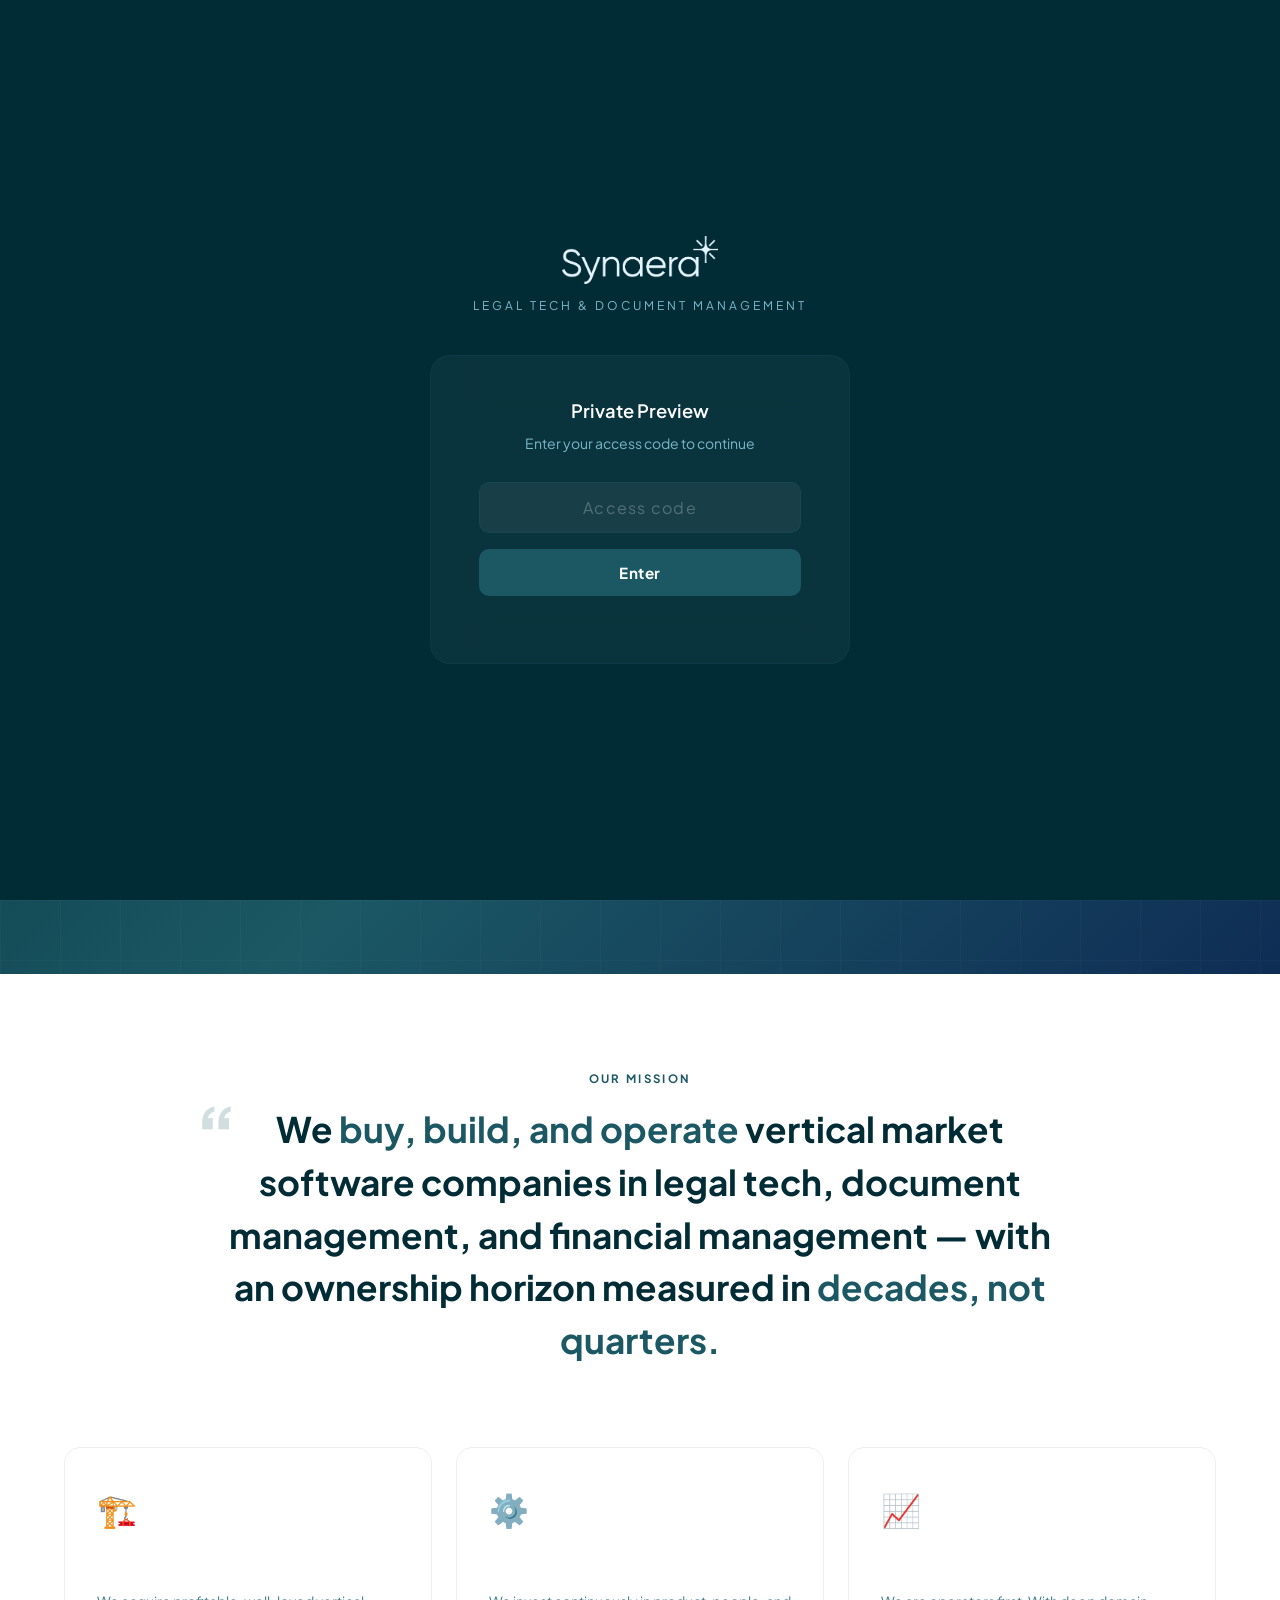
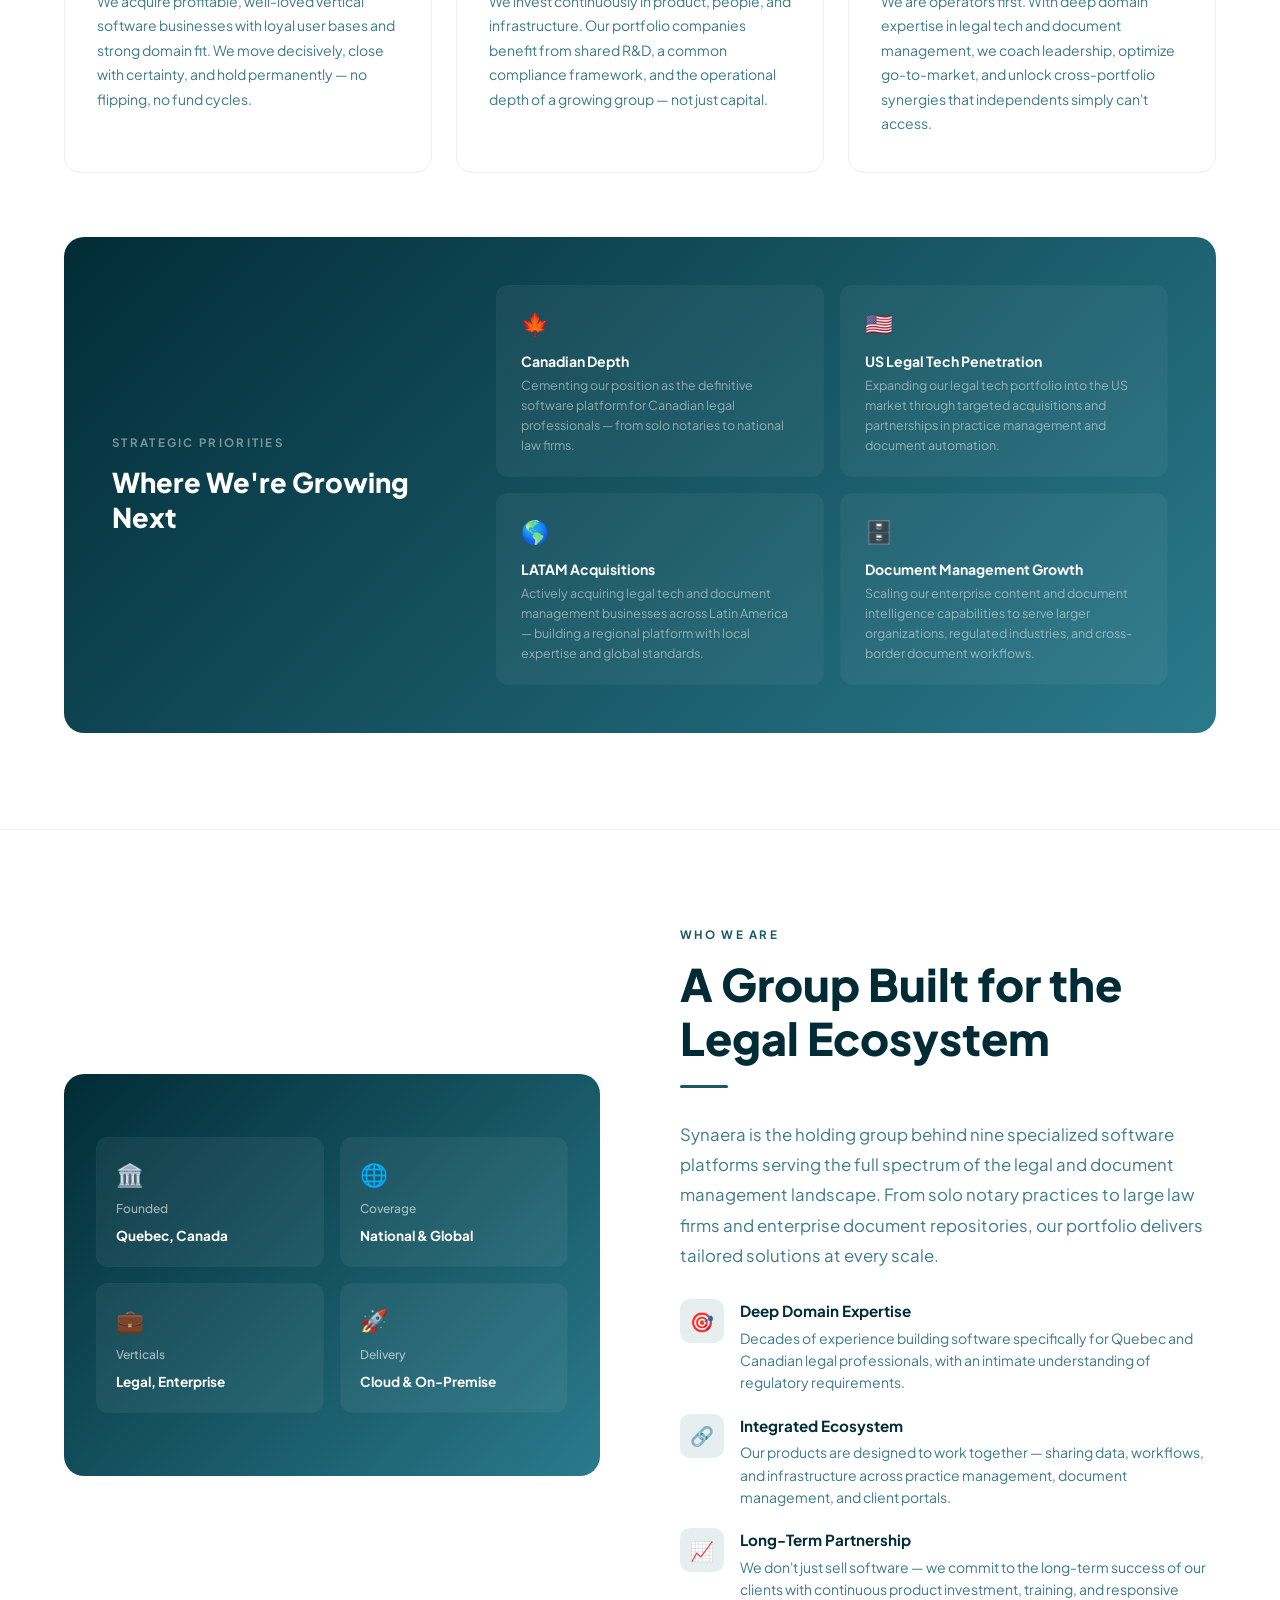
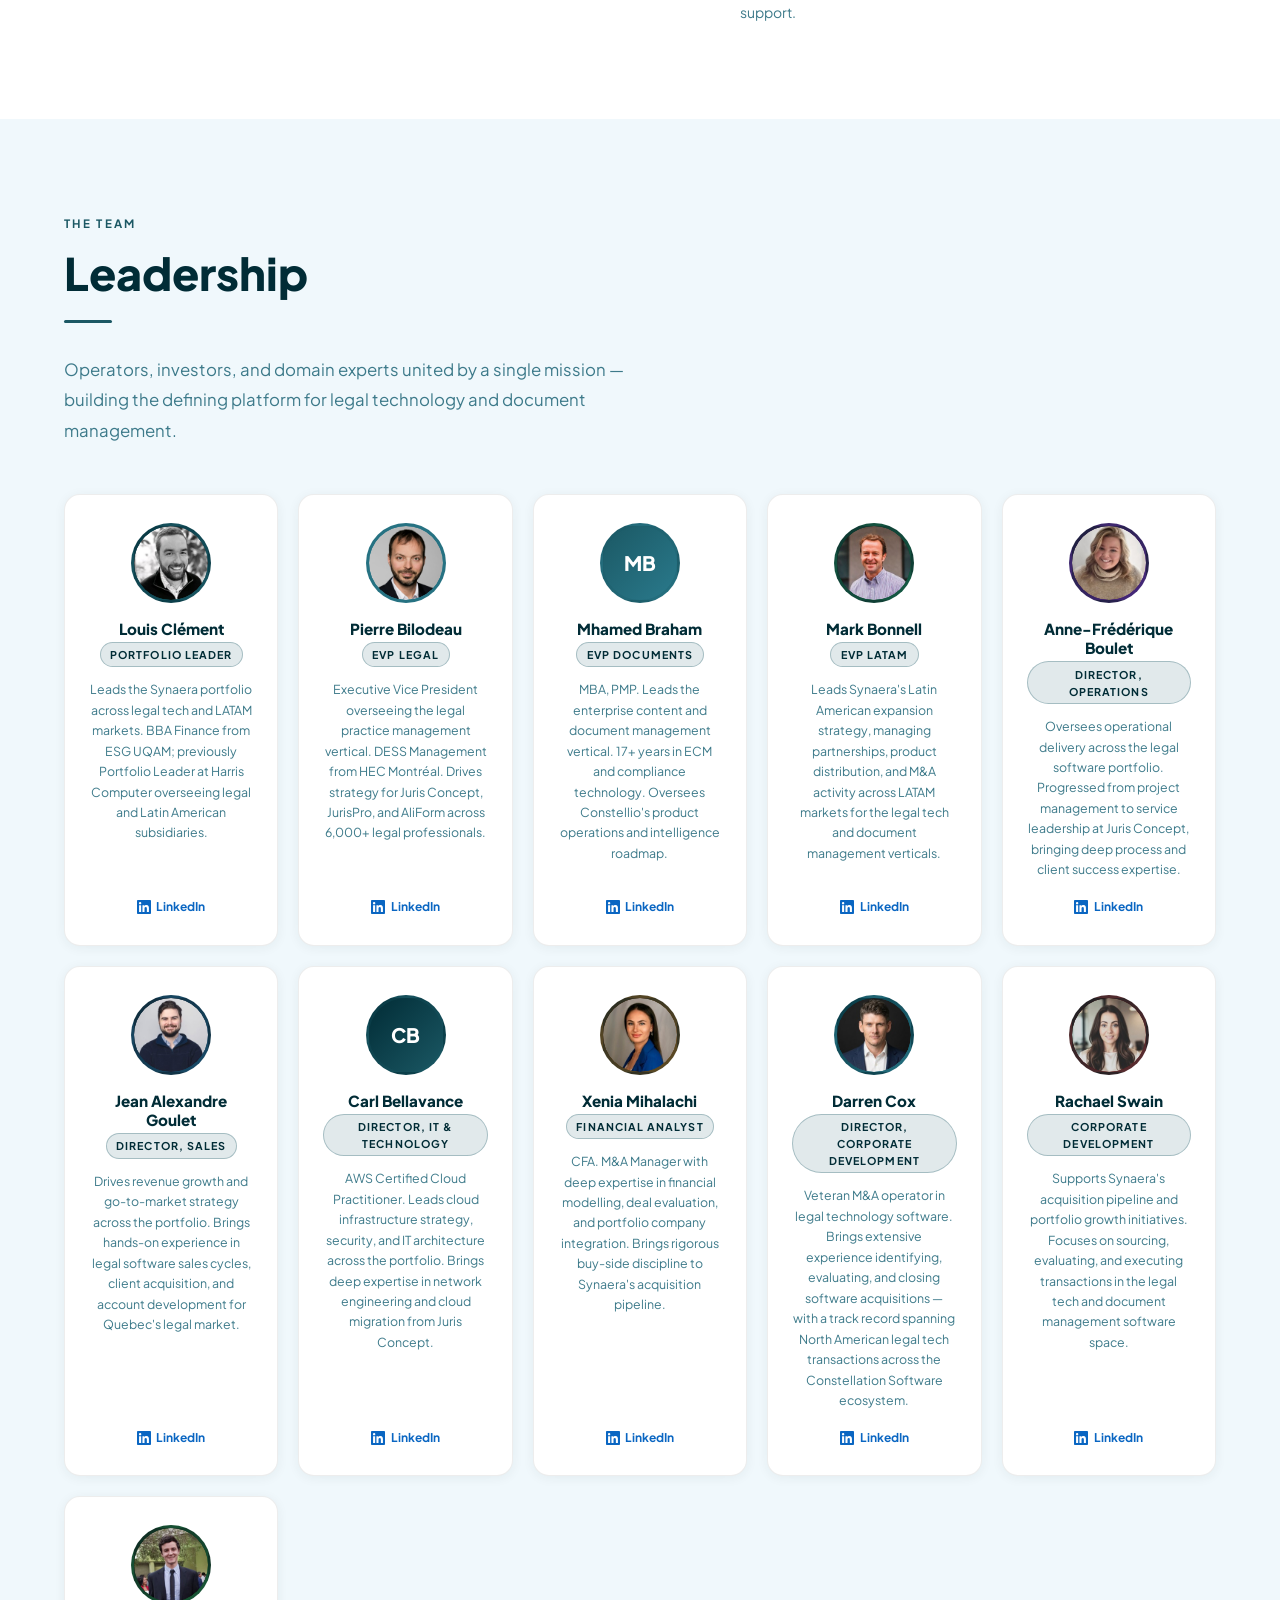
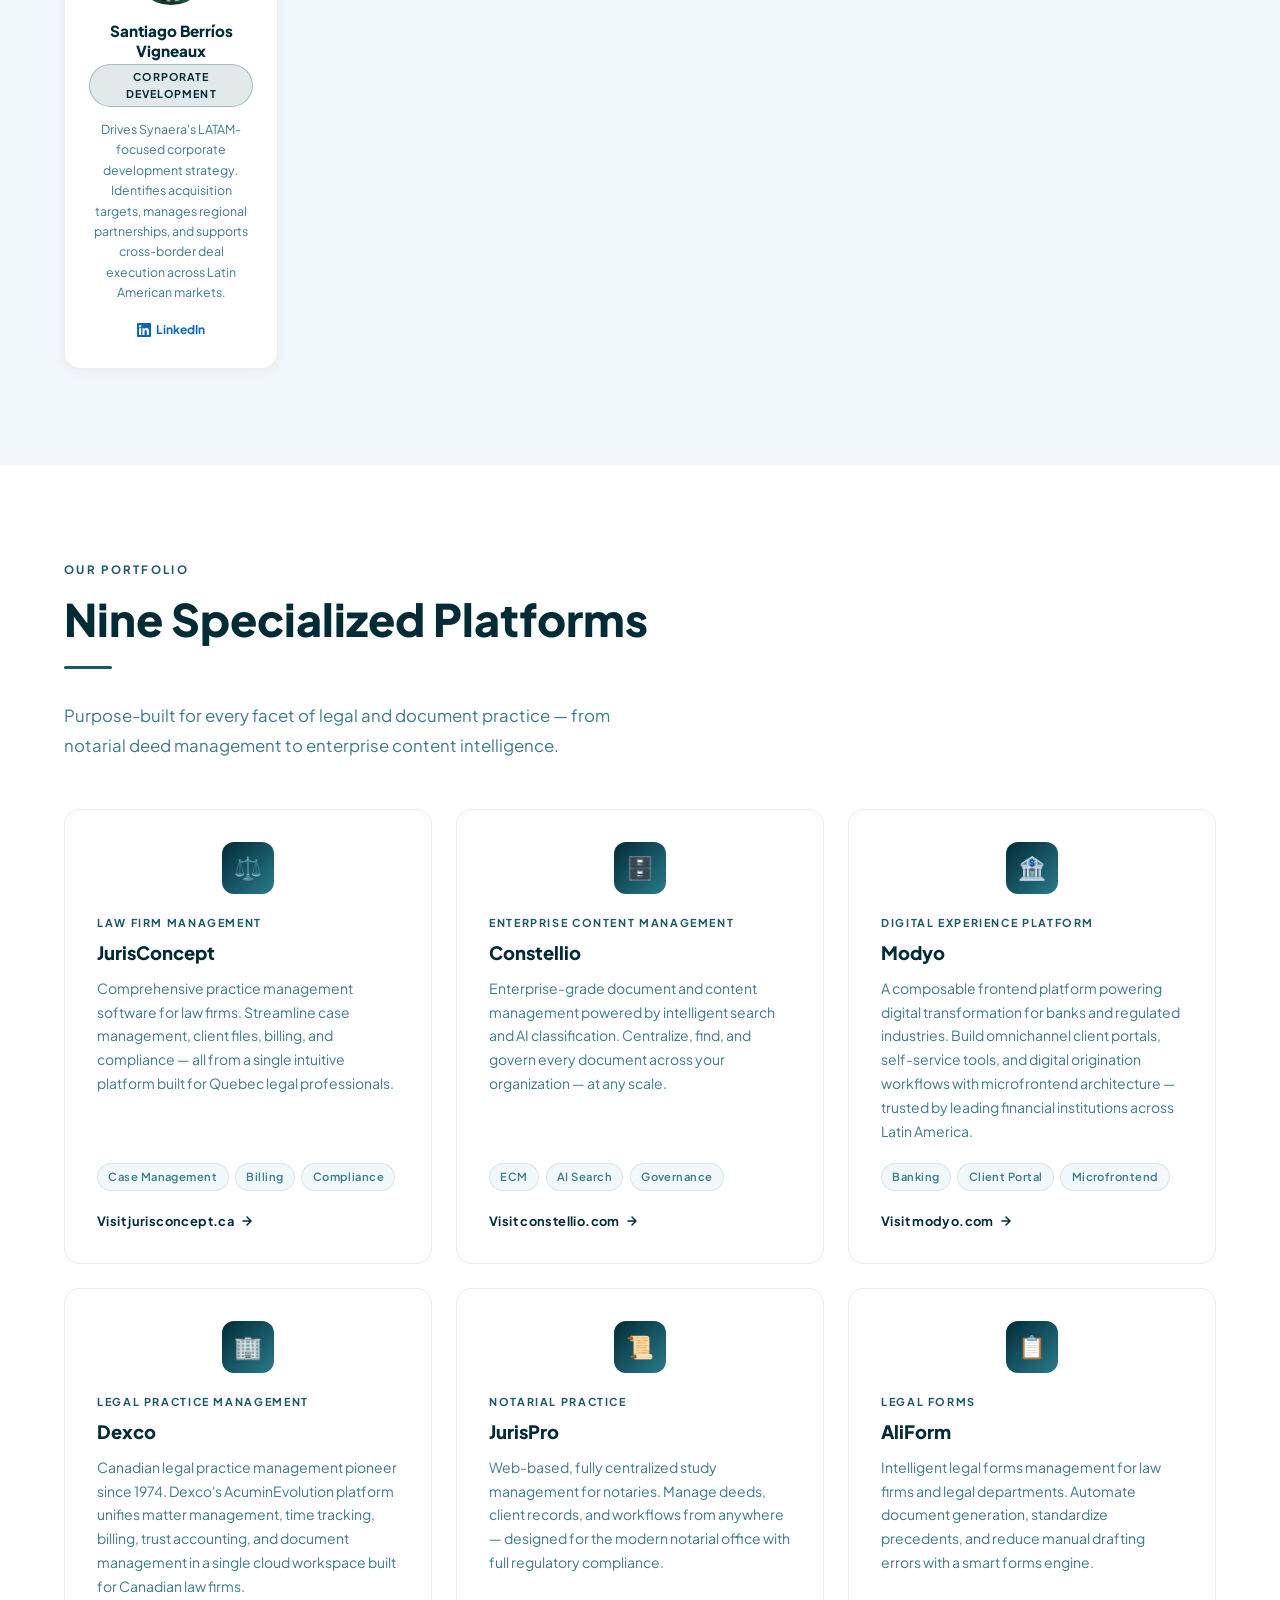
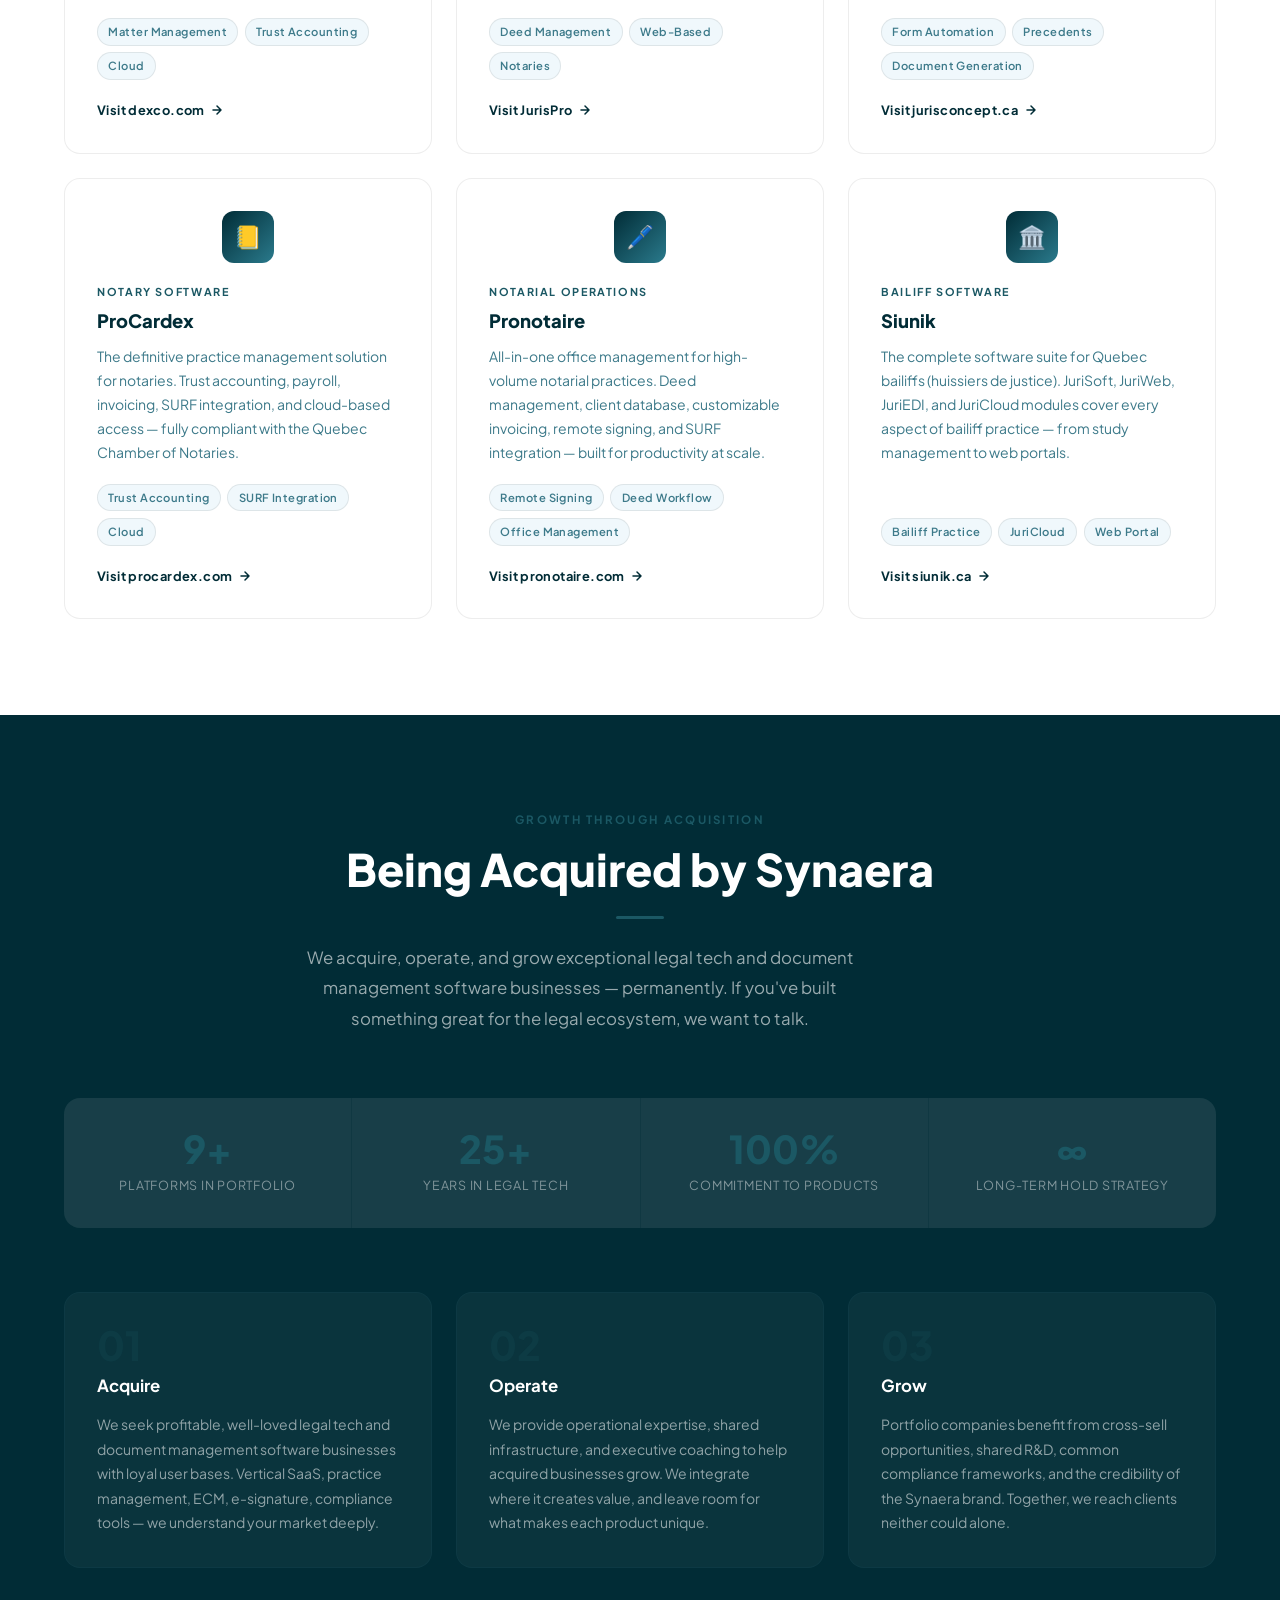
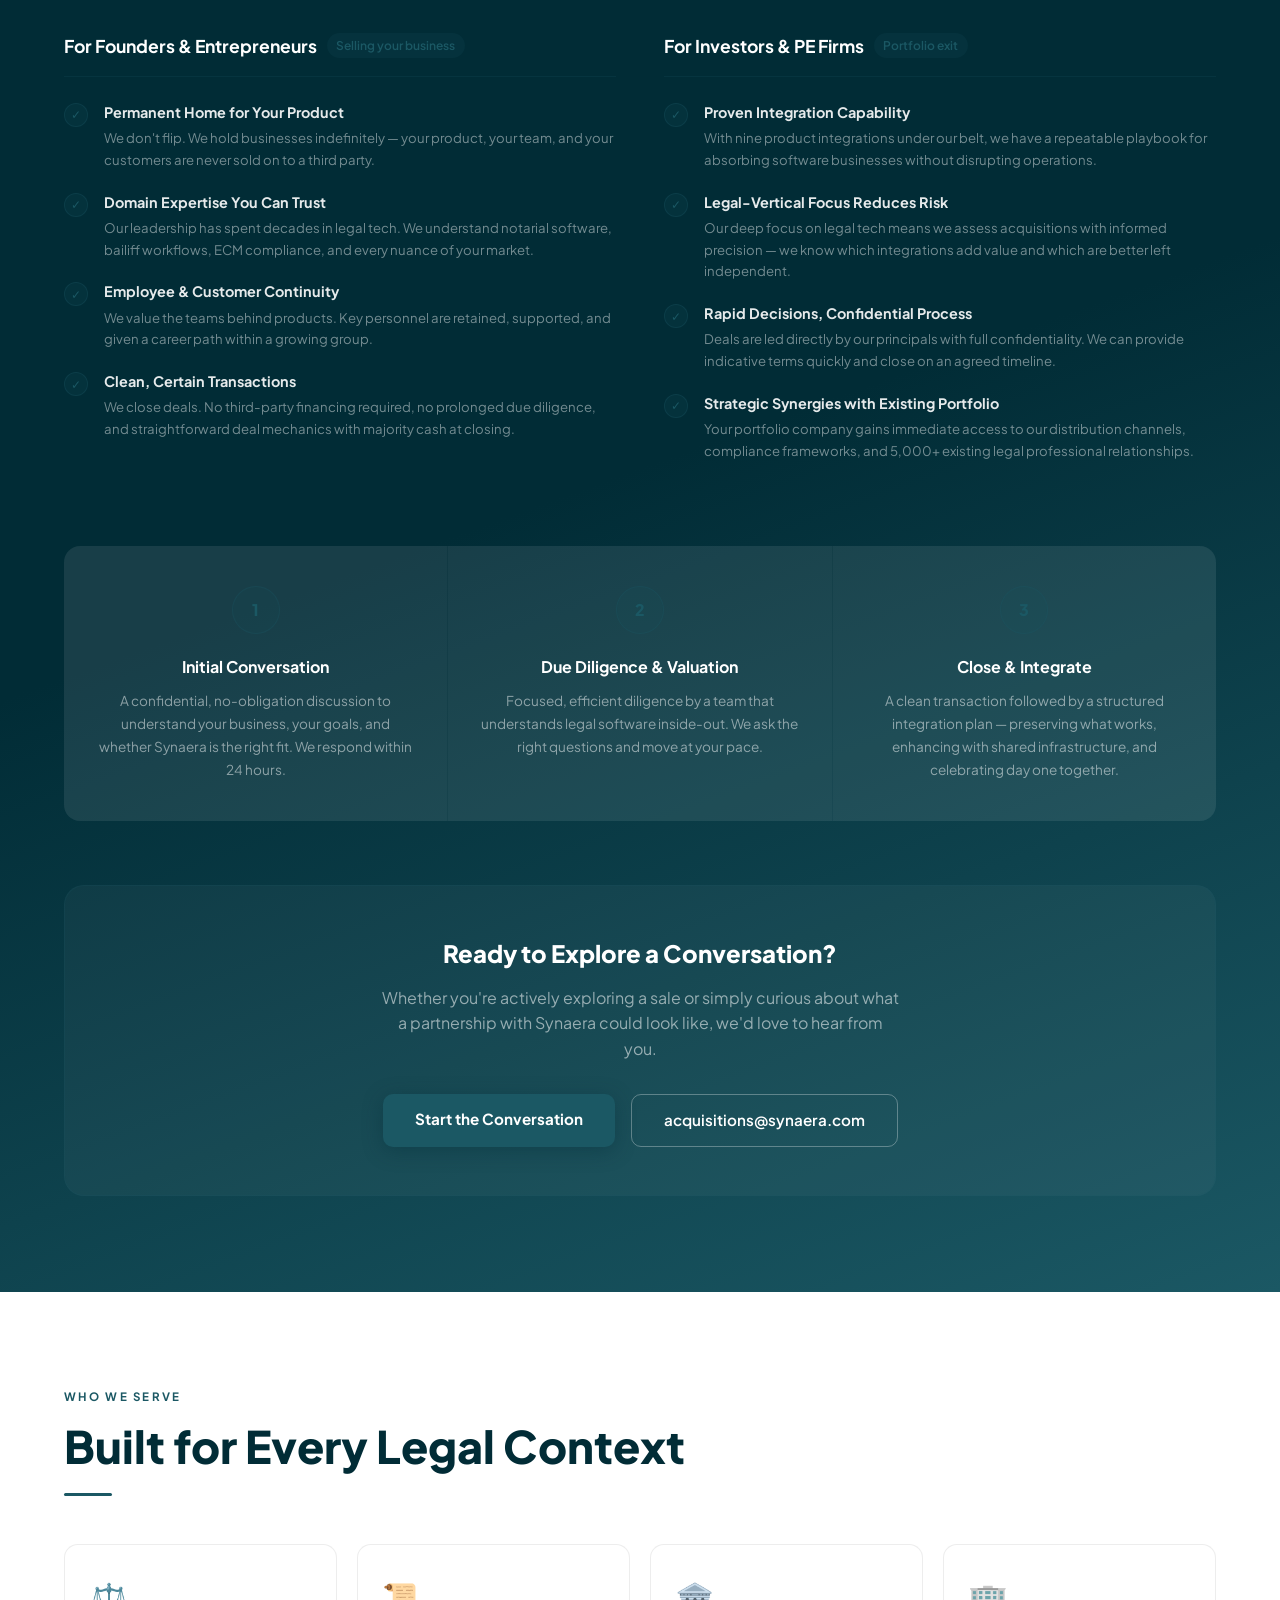
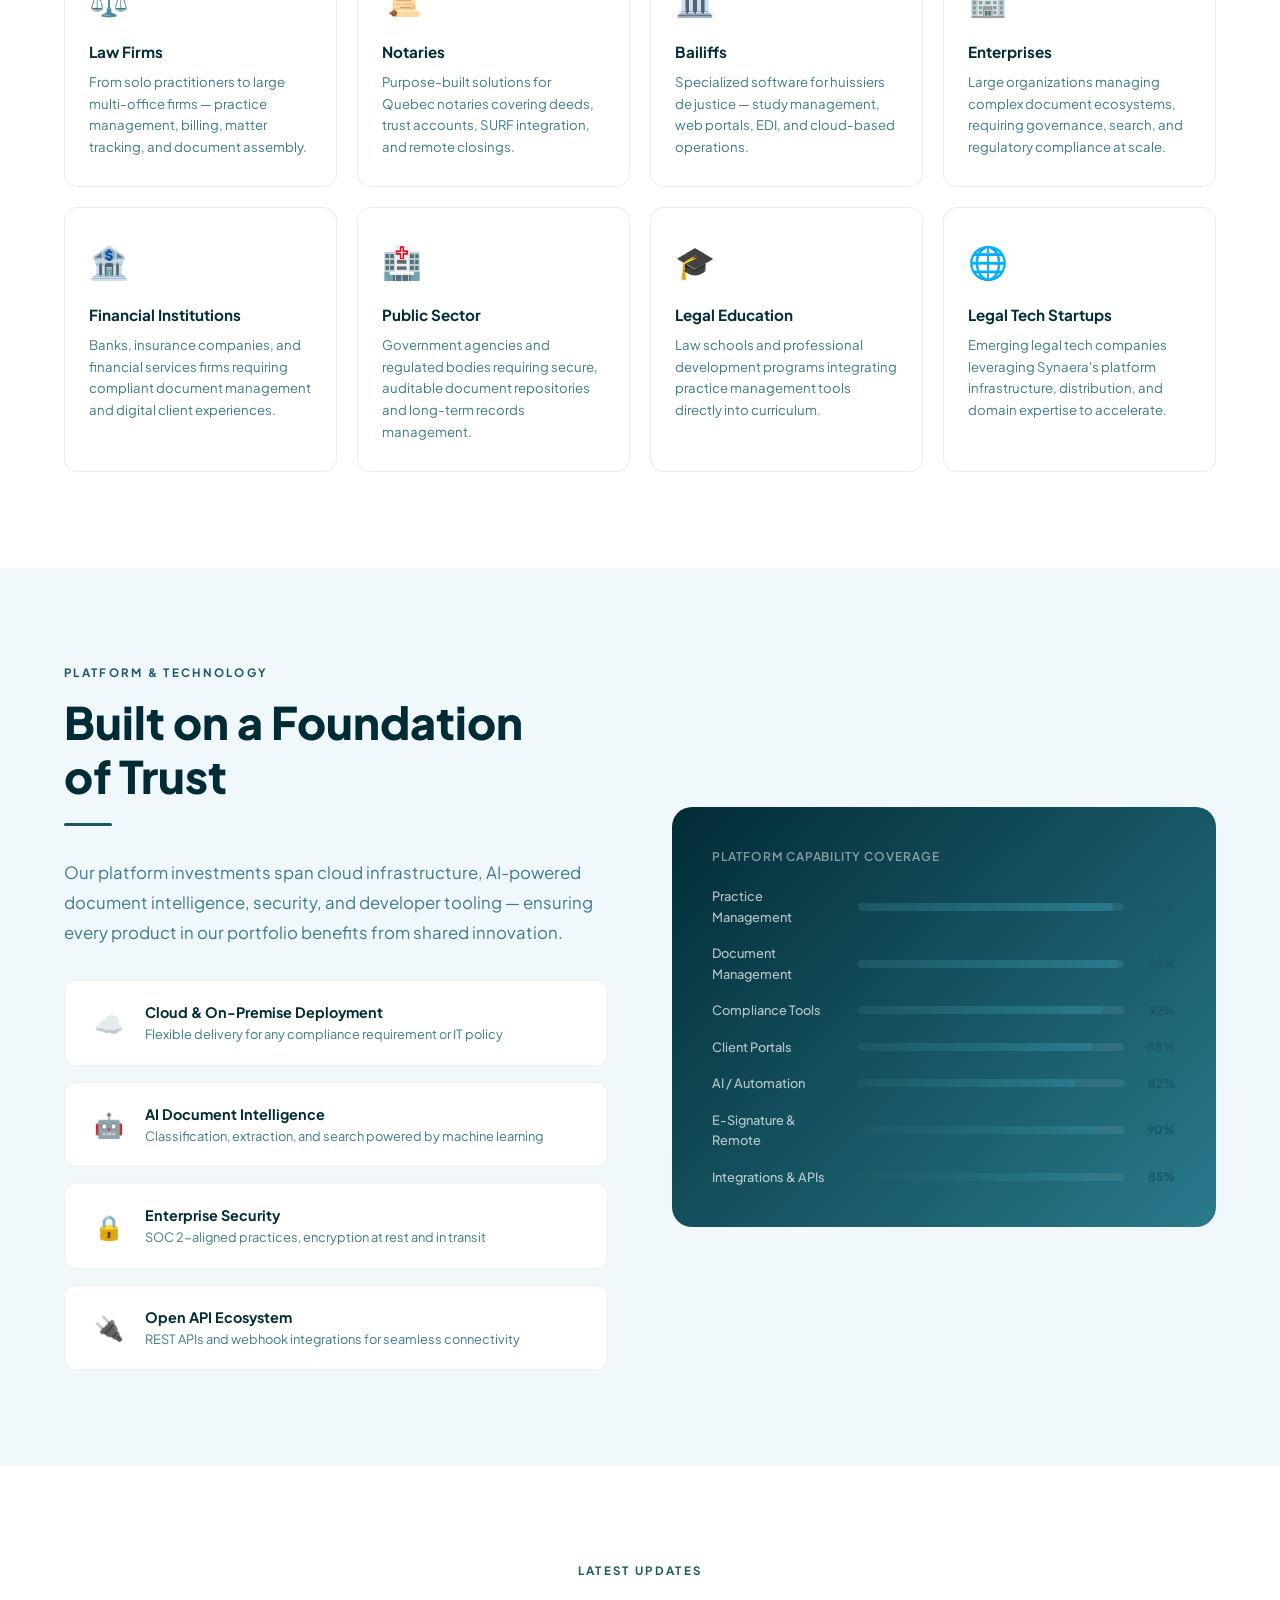
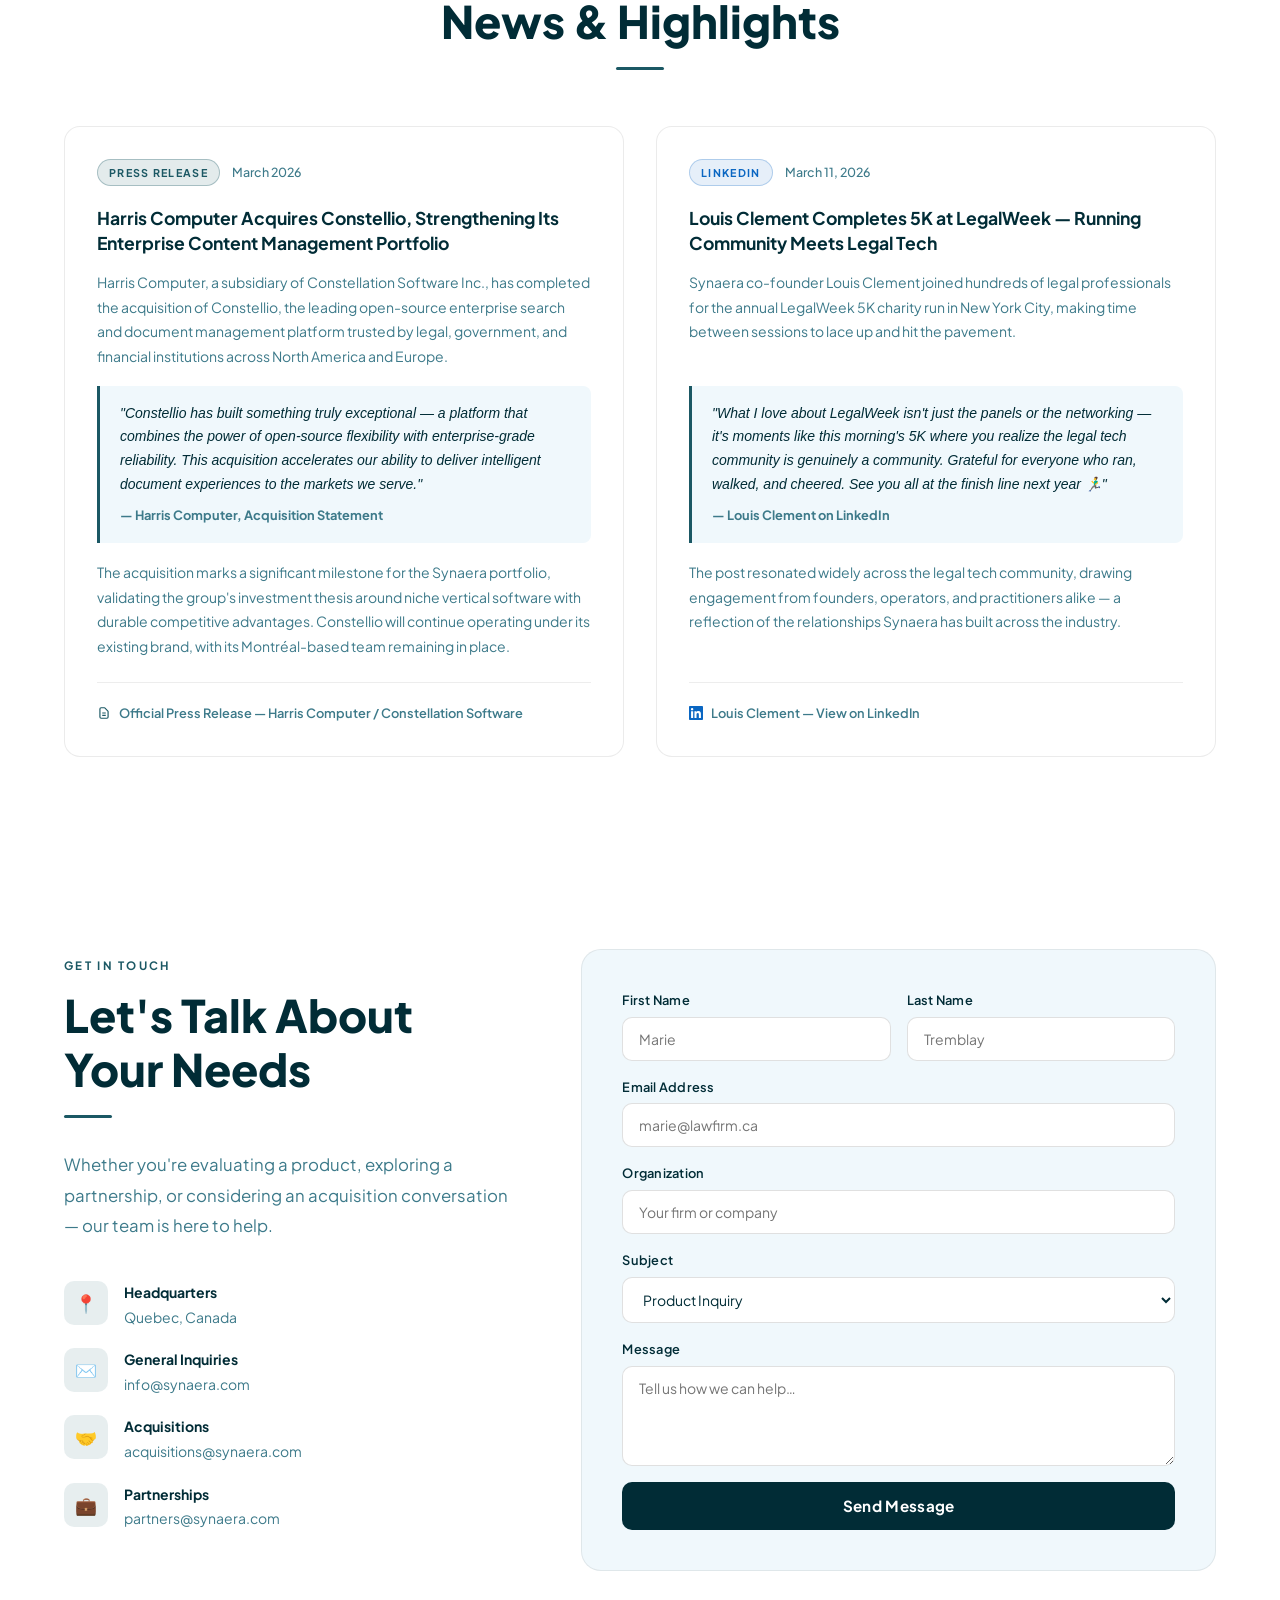
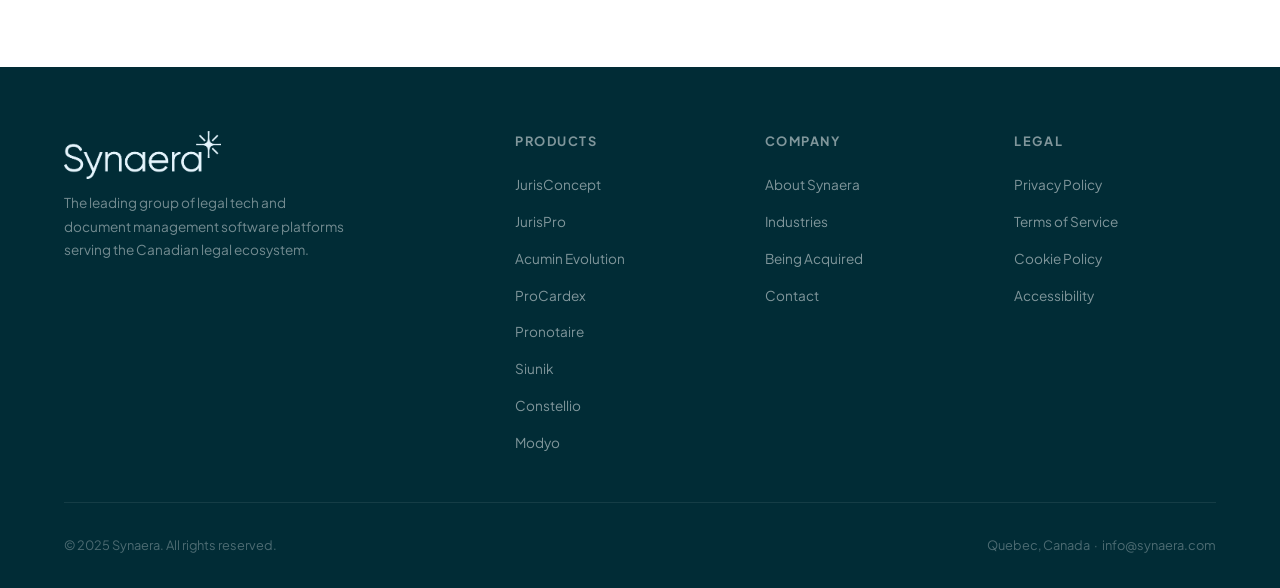
==== commit 3b648133: "Add Darren Cox, reorder team/products, update Dexco and Modyo Team: - Add Darren Cox (Director, Corp" ====
--- a/index.html
+++ b/index.html
@@ -393,7 +393,7 @@
       background: linear-gradient(135deg, var(--navy) 0%, var(--navy3) 100%);
       display: flex; align-items: center; justify-content: center;
       font-size: 1.4rem; margin-bottom: 1.25rem;
-      flex-shrink: 0;
+      flex-shrink: 0; align-self: center;
     }
     .product-cat {
       font-size: .68rem; letter-spacing: .15em; text-transform: uppercase;
@@ -970,7 +970,7 @@
 
       <!-- Louis Clément -->
       <div class="leader-card reveal">
-        <div class="leader-avatar" style="background:linear-gradient(135deg,#012c36,#1b5864)">LC</div>
+        <div class="leader-avatar" style="background:linear-gradient(135deg,#012c36,#1b5864)"><img src="images/team/louis.jpg" alt="Louis Clément" onerror="this.parentElement.innerHTML='LC'"></div>
         <div class="leader-name">Louis Clément</div>
         <div class="leader-title" data-i18n="ltitle_lc">Portfolio Leader</div>
         <div class="leader-bio" data-i18n="lbio_lc">Leads the Synaera portfolio across legal tech and LATAM markets. BBA Finance from ESG UQAM; previously Portfolio Leader at Harris Computer overseeing legal and Latin American subsidiaries.</div>
@@ -982,7 +982,7 @@
 
       <!-- Pierre Bilodeau -->
       <div class="leader-card reveal">
-        <div class="leader-avatar" style="background:linear-gradient(135deg,#2a7a8c,#2a7a8c)">PB</div>
+        <div class="leader-avatar" style="background:linear-gradient(135deg,#2a7a8c,#2a7a8c)"><img src="images/team/pierre.jpg" alt="Pierre Bilodeau" onerror="this.parentElement.innerHTML='PB'"></div>
         <div class="leader-name">Pierre Bilodeau</div>
         <div class="leader-title" data-i18n="ltitle_pb">EVP Legal</div>
         <div class="leader-bio" data-i18n="lbio_pb">Executive Vice President overseeing the legal practice management vertical. DESS Management from HEC Montréal. Drives strategy for Juris Concept, JurisPro, and AliForm across 6,000+ legal professionals.</div>
@@ -1016,21 +1016,9 @@
         </a>
       </div>
 
-      <!-- Xenia Mihalachi -->
-      <div class="leader-card reveal">
-        <div class="leader-avatar" style="background:linear-gradient(135deg,#2a1a0a,#7a4a10)">XM</div>
-        <div class="leader-name">Xenia Mihalachi</div>
-        <div class="leader-title" data-i18n="ltitle_xm">Financial Analyst</div>
-        <div class="leader-bio" data-i18n="lbio_xm">CFA. M&A Manager with deep expertise in financial modelling, deal evaluation, and portfolio company integration. Brings rigorous buy-side discipline to Synaera's acquisition pipeline.</div>
-        <a class="leader-linkedin" href="https://ca.linkedin.com/in/xenia-mihalachi-cfa-152635181" target="_blank">
-          <svg width="14" height="14" viewBox="0 0 24 24" fill="#0A66C2"><path d="M20.447 20.452h-3.554v-5.569c0-1.328-.027-3.037-1.852-3.037-1.853 0-2.136 1.445-2.136 2.939v5.667H9.351V9h3.414v1.561h.046c.477-.9 1.637-1.85 3.37-1.85 3.601 0 4.267 2.37 4.267 5.455v6.286zM5.337 7.433a2.062 2.062 0 01-2.063-2.065 2.064 2.064 0 112.063 2.065zm1.782 13.019H3.555V9h3.564v11.452zM22.225 0H1.771C.792 0 0 .774 0 1.729v20.542C0 23.227.792 24 1.771 24h20.451C23.2 24 24 23.227 24 22.271V1.729C24 .774 23.2 0 22.222 0h.003z"/></svg>
-          <span data-i18n="linkedin_label">LinkedIn</span>
-        </a>
-      </div>
-
       <!-- Anne-Frédérique Boulet -->
       <div class="leader-card reveal">
-        <div class="leader-avatar" style="background:linear-gradient(135deg,#1a0a2a,#5a1a8a)">AB</div>
+        <div class="leader-avatar" style="background:linear-gradient(135deg,#1a0a2a,#5a1a8a)"><img src="images/team/anne.jpg" alt="Anne-Frédérique Boulet" onerror="this.parentElement.innerHTML='AB'"></div>
         <div class="leader-name">Anne-Frédérique Boulet</div>
         <div class="leader-title" data-i18n="ltitle_ab">Director, Operations</div>
         <div class="leader-bio" data-i18n="lbio_ab">Oversees operational delivery across the legal software portfolio. Progressed from project management to service leadership at Juris Concept, bringing deep process and client success expertise.</div>
@@ -1059,6 +1047,30 @@
         <div class="leader-title" data-i18n="ltitle_cb">Director, IT & Technology</div>
         <div class="leader-bio" data-i18n="lbio_cb">AWS Certified Cloud Practitioner. Leads cloud infrastructure strategy, security, and IT architecture across the portfolio. Brings deep expertise in network engineering and cloud migration from Juris Concept.</div>
         <a class="leader-linkedin" href="https://ca.linkedin.com/in/carl-bellavance" target="_blank">
+          <svg width="14" height="14" viewBox="0 0 24 24" fill="#0A66C2"><path d="M20.447 20.452h-3.554v-5.569c0-1.328-.027-3.037-1.852-3.037-1.853 0-2.136 1.445-2.136 2.939v5.667H9.351V9h3.414v1.561h.046c.477-.9 1.637-1.85 3.37-1.85 3.601 0 4.267 2.37 4.267 5.455v6.286zM5.337 7.433a2.062 2.062 0 01-2.063-2.065 2.064 2.064 0 112.063 2.065zm1.782 13.019H3.555V9h3.564v11.452zM22.225 0H1.771C.792 0 0 .774 0 1.729v20.542C0 23.227.792 24 1.771 24h20.451C23.2 24 24 23.227 24 22.271V1.729C24 .774 23.2 0 22.222 0h.003z"/></svg>
+          <span data-i18n="linkedin_label">LinkedIn</span>
+        </a>
+      </div>
+
+      <!-- Xenia Mihalachi -->
+      <div class="leader-card reveal">
+        <div class="leader-avatar" style="background:linear-gradient(135deg,#2a1a0a,#7a4a10)"><img src="images/team/xenia.jpg" alt="Xenia Mihalachi" onerror="this.parentElement.innerHTML='XM'"></div>
+        <div class="leader-name">Xenia Mihalachi</div>
+        <div class="leader-title" data-i18n="ltitle_xm">Financial Analyst</div>
+        <div class="leader-bio" data-i18n="lbio_xm">CFA. M&A Manager with deep expertise in financial modelling, deal evaluation, and portfolio company integration. Brings rigorous buy-side discipline to Synaera's acquisition pipeline.</div>
+        <a class="leader-linkedin" href="https://ca.linkedin.com/in/xenia-mihalachi-cfa-152635181" target="_blank">
+          <svg width="14" height="14" viewBox="0 0 24 24" fill="#0A66C2"><path d="M20.447 20.452h-3.554v-5.569c0-1.328-.027-3.037-1.852-3.037-1.853 0-2.136 1.445-2.136 2.939v5.667H9.351V9h3.414v1.561h.046c.477-.9 1.637-1.85 3.37-1.85 3.601 0 4.267 2.37 4.267 5.455v6.286zM5.337 7.433a2.062 2.062 0 01-2.063-2.065 2.064 2.064 0 112.063 2.065zm1.782 13.019H3.555V9h3.564v11.452zM22.225 0H1.771C.792 0 0 .774 0 1.729v20.542C0 23.227.792 24 1.771 24h20.451C23.2 24 24 23.227 24 22.271V1.729C24 .774 23.2 0 22.222 0h.003z"/></svg>
+          <span data-i18n="linkedin_label">LinkedIn</span>
+        </a>
+      </div>
+
+      <!-- Darren Cox -->
+      <div class="leader-card reveal">
+        <div class="leader-avatar" style="background:linear-gradient(135deg,#012c36,#2a7a8c)"><img src="images/team/darren.jpg" alt="Darren Cox" onerror="this.parentElement.innerHTML='DC'"></div>
+        <div class="leader-name">Darren Cox</div>
+        <div class="leader-title" data-i18n="ltitle_dc">Director, Corporate Development</div>
+        <div class="leader-bio" data-i18n="lbio_dc">Veteran M&A operator in legal technology software. Brings extensive experience identifying, evaluating, and closing software acquisitions — with a track record spanning North American legal tech transactions across the Constellation Software ecosystem.</div>
+        <a class="leader-linkedin" href="https://www.linkedin.com/in/darren-cox-a44273a7/" target="_blank">
           <svg width="14" height="14" viewBox="0 0 24 24" fill="#0A66C2"><path d="M20.447 20.452h-3.554v-5.569c0-1.328-.027-3.037-1.852-3.037-1.853 0-2.136 1.445-2.136 2.939v5.667H9.351V9h3.414v1.561h.046c.477-.9 1.637-1.85 3.37-1.85 3.601 0 4.267 2.37 4.267 5.455v6.286zM5.337 7.433a2.062 2.062 0 01-2.063-2.065 2.064 2.064 0 112.063 2.065zm1.782 13.019H3.555V9h3.564v11.452zM22.225 0H1.771C.792 0 0 .774 0 1.729v20.542C0 23.227.792 24 1.771 24h20.451C23.2 24 24 23.227 24 22.271V1.729C24 .774 23.2 0 22.222 0h.003z"/></svg>
           <span data-i18n="linkedin_label">LinkedIn</span>
         </a>
@@ -1122,6 +1134,54 @@
       </div>
 
       <div class="product-card reveal">
+        <div class="product-icon">🗄️</div>
+        <div class="product-cat" data-i18n="pcat_8">Enterprise Content Management</div>
+        <div class="product-name">Constellio</div>
+        <div class="product-desc" data-i18n="pdesc_8">Enterprise-grade document and content management powered by intelligent search and AI classification. Centralize, find, and govern every document across your organization — at any scale.</div>
+        <div class="product-tags">
+          <span class="product-tag" data-i18n="ptag_co_1">ECM</span>
+          <span class="product-tag" data-i18n="ptag_co_2">AI Search</span>
+          <span class="product-tag" data-i18n="ptag_co_3">Governance</span>
+        </div>
+        <a href="https://www.constellio.com/en/" target="_blank" class="product-link">
+          <span data-i18n="plink_8">Visit constellio.com</span>
+          <svg width="14" height="14" viewBox="0 0 14 14" fill="none"><path d="M3 7h8M7 3l4 4-4 4" stroke="currentColor" stroke-width="1.5" stroke-linecap="round" stroke-linejoin="round"/></svg>
+        </a>
+      </div>
+
+      <div class="product-card reveal">
+        <div class="product-icon">🏦</div>
+        <div class="product-cat" data-i18n="pcat_9">Digital Experience Platform</div>
+        <div class="product-name">Modyo</div>
+        <div class="product-desc" data-i18n="pdesc_9">A composable frontend platform powering digital transformation for banks and regulated industries. Build omnichannel client portals, self-service tools, and digital origination workflows with microfrontend architecture — trusted by leading financial institutions across Latin America.</div>
+        <div class="product-tags">
+          <span class="product-tag" data-i18n="ptag_mo_1">Banking</span>
+          <span class="product-tag" data-i18n="ptag_mo_2">Client Portal</span>
+          <span class="product-tag" data-i18n="ptag_mo_3">Microfrontend</span>
+        </div>
+        <a href="https://www.modyo.com/" target="_blank" class="product-link">
+          <span data-i18n="plink_9">Visit modyo.com</span>
+          <svg width="14" height="14" viewBox="0 0 14 14" fill="none"><path d="M3 7h8M7 3l4 4-4 4" stroke="currentColor" stroke-width="1.5" stroke-linecap="round" stroke-linejoin="round"/></svg>
+        </a>
+      </div>
+
+      <div class="product-card reveal">
+        <div class="product-icon">🏢</div>
+        <div class="product-cat" data-i18n="pcat_4">Legal Practice Management</div>
+        <div class="product-name">Dexco</div>
+        <div class="product-desc" data-i18n="pdesc_4">Canadian legal practice management pioneer since 1974. Dexco's AcuminEvolution platform unifies matter management, time tracking, billing, trust accounting, and document management in a single cloud workspace built for Canadian law firms.</div>
+        <div class="product-tags">
+          <span class="product-tag" data-i18n="ptag_ae_1">Matter Management</span>
+          <span class="product-tag" data-i18n="ptag_ae_2">Trust Accounting</span>
+          <span class="product-tag" data-i18n="ptag_ae_3">Cloud</span>
+        </div>
+        <a href="https://dexco.com/" target="_blank" class="product-link">
+          <span data-i18n="plink_4">Visit dexco.com</span>
+          <svg width="14" height="14" viewBox="0 0 14 14" fill="none"><path d="M3 7h8M7 3l4 4-4 4" stroke="currentColor" stroke-width="1.5" stroke-linecap="round" stroke-linejoin="round"/></svg>
+        </a>
+      </div>
+
+      <div class="product-card reveal">
         <div class="product-icon">📜</div>
         <div class="product-cat" data-i18n="pcat_2">Notarial Practice</div>
         <div class="product-name">JurisPro</div>
@@ -1154,22 +1214,6 @@
       </div>
 
       <div class="product-card reveal">
-        <div class="product-icon">🏢</div>
-        <div class="product-cat" data-i18n="pcat_4">Practice Management</div>
-        <div class="product-name">Acumin Evolution</div>
-        <div class="product-desc" data-i18n="pdesc_4">The evolution of law firm management. A unified workspace combining matter management, time tracking, billing, document management, and client communication — built to grow with your firm.</div>
-        <div class="product-tags">
-          <span class="product-tag" data-i18n="ptag_ae_1">Matter Management</span>
-          <span class="product-tag" data-i18n="ptag_ae_2">Time Tracking</span>
-          <span class="product-tag" data-i18n="ptag_ae_3">Billing</span>
-        </div>
-        <a href="https://acuminevolution.ca/" target="_blank" class="product-link">
-          <span data-i18n="plink_4">Visit acuminevolution.ca</span>
-          <svg width="14" height="14" viewBox="0 0 14 14" fill="none"><path d="M3 7h8M7 3l4 4-4 4" stroke="currentColor" stroke-width="1.5" stroke-linecap="round" stroke-linejoin="round"/></svg>
-        </a>
-      </div>
-
-      <div class="product-card reveal">
         <div class="product-icon">📒</div>
         <div class="product-cat" data-i18n="pcat_5">Notary Software</div>
         <div class="product-name">ProCardex</div>
@@ -1213,38 +1257,6 @@
         </div>
         <a href="https://siunik.ca/en/" target="_blank" class="product-link">
           <span data-i18n="plink_7">Visit siunik.ca</span>
-          <svg width="14" height="14" viewBox="0 0 14 14" fill="none"><path d="M3 7h8M7 3l4 4-4 4" stroke="currentColor" stroke-width="1.5" stroke-linecap="round" stroke-linejoin="round"/></svg>
-        </a>
-      </div>
-
-      <div class="product-card reveal">
-        <div class="product-icon">🗄️</div>
-        <div class="product-cat" data-i18n="pcat_8">Enterprise Content Management</div>
-        <div class="product-name">Constellio</div>
-        <div class="product-desc" data-i18n="pdesc_8">Enterprise-grade document and content management powered by intelligent search and AI classification. Centralize, find, and govern every document across your organization — at any scale.</div>
-        <div class="product-tags">
-          <span class="product-tag" data-i18n="ptag_co_1">ECM</span>
-          <span class="product-tag" data-i18n="ptag_co_2">AI Search</span>
-          <span class="product-tag" data-i18n="ptag_co_3">Governance</span>
-        </div>
-        <a href="https://www.constellio.com/en/" target="_blank" class="product-link">
-          <span data-i18n="plink_8">Visit constellio.com</span>
-          <svg width="14" height="14" viewBox="0 0 14 14" fill="none"><path d="M3 7h8M7 3l4 4-4 4" stroke="currentColor" stroke-width="1.5" stroke-linecap="round" stroke-linejoin="round"/></svg>
-        </a>
-      </div>
-
-      <div class="product-card reveal">
-        <div class="product-icon">💻</div>
-        <div class="product-cat" data-i18n="pcat_9">Digital Experience Platform</div>
-        <div class="product-name">Modyo</div>
-        <div class="product-desc" data-i18n="pdesc_9">A composable frontend platform for building omnichannel digital experiences. Power client portals, self-service tools, and digital origination with microfrontend architecture designed for regulated industries.</div>
-        <div class="product-tags">
-          <span class="product-tag" data-i18n="ptag_mo_1">Client Portal</span>
-          <span class="product-tag" data-i18n="ptag_mo_2">Microfrontend</span>
-          <span class="product-tag" data-i18n="ptag_mo_3">Omnichannel</span>
-        </div>
-        <a href="https://www.modyo.com/" target="_blank" class="product-link">
-          <span data-i18n="plink_9">Visit modyo.com</span>
           <svg width="14" height="14" viewBox="0 0 14 14" fill="none"><path d="M3 7h8M7 3l4 4-4 4" stroke="currentColor" stroke-width="1.5" stroke-linecap="round" stroke-linejoin="round"/></svg>
         </a>
       </div>
@@ -1855,8 +1867,10 @@
       ltitle_ab: 'Director, Operations',
       ltitle_jag: 'Director, Sales',
       ltitle_cb: 'Director, IT & Technology',
+      ltitle_dc: 'Director, Corporate Development',
       ltitle_rs: 'Corporate Development',
       ltitle_sb: 'Corporate Development',
+      lbio_dc: 'Veteran M&A operator in legal technology software. Brings extensive experience identifying, evaluating, and closing software acquisitions — with a track record spanning North American legal tech transactions across the Constellation Software ecosystem.',
       lbio_lc: 'Leads the Synaera portfolio across legal tech and LATAM markets. BBA Finance from ESG UQAM; previously Portfolio Leader at Harris Computer overseeing legal and Latin American subsidiaries.',
       lbio_pb: 'Executive Vice President overseeing the legal practice management vertical. DESS Management from HEC Montréal. Drives strategy for Juris Concept, JurisPro, and AliForm across 6,000+ legal professionals.',
       lbio_mb: 'MBA, PMP. Leads the enterprise content and document management vertical. 17+ years in ECM and compliance technology. Oversees Constellio\'s product operations and intelligence roadmap.',
@@ -1873,7 +1887,7 @@
       pcat_1: 'Law Firm Management',
       pcat_2: 'Notarial Practice',
       pcat_3: 'Legal Forms',
-      pcat_4: 'Practice Management',
+      pcat_4: 'Legal Practice Management',
       pcat_5: 'Notary Software',
       pcat_6: 'Notarial Operations',
       pcat_7: 'Bailiff Software',
@@ -1882,16 +1896,16 @@
       pdesc_1: 'Comprehensive practice management software for law firms. Streamline case management, client files, billing, and compliance — all from a single intuitive platform built for Quebec legal professionals.',
       pdesc_2: 'Web-based, fully centralized study management for notaries. Manage deeds, client records, and workflows from anywhere — designed for the modern notarial office with full regulatory compliance.',
       pdesc_3: 'Intelligent legal forms management for law firms and legal departments. Automate document generation, standardize precedents, and reduce manual drafting errors with a smart forms engine.',
-      pdesc_4: 'The evolution of law firm management. A unified workspace combining matter management, time tracking, billing, document management, and client communication — built to grow with your firm.',
+      pdesc_4: 'Canadian legal practice management pioneer since 1974. Dexco\'s AcuminEvolution platform unifies matter management, time tracking, billing, trust accounting, and document management in a single cloud workspace built for Canadian law firms.',
       pdesc_5: 'The definitive practice management solution for notaries. Trust accounting, payroll, invoicing, SURF integration, and cloud-based access — fully compliant with the Quebec Chamber of Notaries.',
       pdesc_6: 'All-in-one office management for high-volume notarial practices. Deed management, client database, customizable invoicing, remote signing, and SURF integration — built for productivity at scale.',
       pdesc_7: 'The complete software suite for Quebec bailiffs (huissiers de justice). JuriSoft, JuriWeb, JuriEDI, and JuriCloud modules cover every aspect of bailiff practice — from study management to web portals.',
       pdesc_8: 'Enterprise-grade document and content management powered by intelligent search and AI classification. Centralize, find, and govern every document across your organization — at any scale.',
-      pdesc_9: 'A composable frontend platform for building omnichannel digital experiences. Power client portals, self-service tools, and digital origination with microfrontend architecture designed for regulated industries.',
+      pdesc_9: 'A composable frontend platform powering digital transformation for banks and regulated industries. Build omnichannel client portals, self-service tools, and digital origination workflows with microfrontend architecture — trusted by leading financial institutions across Latin America.',
       plink_1: 'Visit jurisconcept.ca',
       plink_2: 'Visit JurisPro',
       plink_3: 'Visit jurisconcept.ca',
-      plink_4: 'Visit acuminevolution.ca',
+      plink_4: 'Visit dexco.com',
       plink_5: 'Visit procardex.com',
       plink_6: 'Visit pronotaire.com',
       plink_7: 'Visit siunik.ca',
@@ -1900,12 +1914,12 @@
       ptag_jc_1: 'Case Management', ptag_jc_2: 'Billing', ptag_jc_3: 'Compliance',
       ptag_jp_1: 'Deed Management', ptag_jp_2: 'Web-Based', ptag_jp_3: 'Notaries',
       ptag_af_1: 'Form Automation', ptag_af_2: 'Precedents', ptag_af_3: 'Document Generation',
-      ptag_ae_1: 'Matter Management', ptag_ae_2: 'Time Tracking', ptag_ae_3: 'Billing',
+      ptag_ae_1: 'Matter Management', ptag_ae_2: 'Trust Accounting', ptag_ae_3: 'Cloud',
       ptag_pc_1: 'Trust Accounting', ptag_pc_2: 'SURF Integration', ptag_pc_3: 'Cloud',
       ptag_pn_1: 'Remote Signing', ptag_pn_2: 'Deed Workflow', ptag_pn_3: 'Office Management',
       ptag_si_1: 'Bailiff Practice', ptag_si_2: 'JuriCloud', ptag_si_3: 'Web Portal',
       ptag_co_1: 'ECM', ptag_co_2: 'AI Search', ptag_co_3: 'Governance',
-      ptag_mo_1: 'Client Portal', ptag_mo_2: 'Microfrontend', ptag_mo_3: 'Omnichannel',
+      ptag_mo_1: 'Banking', ptag_mo_2: 'Client Portal', ptag_mo_3: 'Microfrontend',
       acq_label: 'Growth Through Acquisition',
       acq_title: 'Being Acquired by Synaera',
       acq_desc: 'We acquire, operate, and grow exceptional legal tech and document management software businesses — permanently. If you\'ve built something great for the legal ecosystem, we want to talk.',
@@ -2111,8 +2125,10 @@
       ltitle_ab: 'Directrice, Op\u00e9rations',
       ltitle_jag: 'Directeur, Ventes',
       ltitle_cb: 'Directeur, TI et Technologie',
+      ltitle_dc: 'Directeur, D\u00e9veloppement corporatif',
       ltitle_rs: 'D\u00e9veloppement corporatif',
       ltitle_sb: 'D\u00e9veloppement corporatif',
+      lbio_dc: 'Op\u00e9rateur F&A chevronn\u00e9 dans les logiciels de technologie juridique. Apporte une vaste exp\u00e9rience dans l\'identification, l\'\u00e9valuation et la cl\u00f4ture d\'acquisitions logicielles \u2014 avec un bilan couvrant des transactions en technologie juridique nord-am\u00e9ricaine au sein de l\'\u00e9cosyst\u00e8me Constellation Software.',
       lbio_lc: 'Dirige le portefeuille Synaera en technologie juridique et sur les march\u00e9s LATAM. BBA Finance de l\'ESG UQAM\u00a0; anciennement Chef de portefeuille chez Harris Computer, supervisant les filiales juridiques et latino-am\u00e9ricaines.',
       lbio_pb: 'Vice-pr\u00e9sident ex\u00e9cutif supervisant le secteur de la gestion de cabinet juridique. DESS Management de HEC Montr\u00e9al. Pilote la strat\u00e9gie pour Juris Concept, JurisPro et AliForm aupr\u00e8s de plus de 6\u00a0000 professionnels du droit.',
       lbio_mb: 'MBA, PMP. Dirige le secteur de la gestion de contenu d\'entreprise et documentaire. Plus de 17 ans en ECM et en technologie de conformit\u00e9. Supervise les op\u00e9rations produit et la feuille de route de Constellio.',
@@ -2129,7 +2145,7 @@
       pcat_1: 'Gestion de cabinet juridique',
       pcat_2: 'Pratique notariale',
       pcat_3: 'Formulaires juridiques',
-      pcat_4: 'Gestion de cabinet',
+      pcat_4: 'Gestion de cabinet juridique',
       pcat_5: 'Logiciel notarial',
       pcat_6: 'Op\u00e9rations notariales',
       pcat_7: 'Logiciel pour huissiers',
@@ -2138,16 +2154,16 @@
       pdesc_1: 'Logiciel complet de gestion de cabinet pour les firmes d\'avocats. Simplifiez la gestion des dossiers, des clients, de la facturation et de la conformit\u00e9 \u2014 le tout depuis une plateforme intuitive con\u00e7ue pour les juristes qu\u00e9b\u00e9cois.',
       pdesc_2: 'Gestion d\'\u00e9tude enti\u00e8rement centralis\u00e9e et accessible sur le web pour les notaires. G\u00e9rez actes, dossiers clients et flux de travail de partout \u2014 con\u00e7u pour l\'\u00e9tude notariale moderne avec conformit\u00e9 r\u00e9glementaire compl\u00e8te.',
       pdesc_3: 'Gestion intelligente des formulaires juridiques pour cabinets d\'avocats et services juridiques. Automatisez la production de documents, standardisez les pr\u00e9c\u00e9dents et r\u00e9duisez les erreurs de r\u00e9daction avec un moteur de formulaires intelligent.',
-      pdesc_4: 'L\'\u00e9volution de la gestion de cabinet. Un espace de travail unifi\u00e9 combinant gestion des dossiers, suivi du temps, facturation, gestion documentaire et communication client \u2014 con\u00e7u pour \u00e9voluer avec votre cabinet.',
+      pdesc_4: 'Pionnier de la gestion de cabinets juridiques au Canada depuis 1974. La plateforme AcuminEvolution de Dexco regroupe la gestion des dossiers, le suivi du temps, la facturation, la comptabilit\u00e9 en fid\u00e9icommis et la gestion documentaire dans un espace infonuagique unifi\u00e9 pour les cabinets d\'avocats canadiens.',
       pdesc_5: 'La solution de gestion de pratique incontournable pour les notaires. Comptabilit\u00e9 en fid\u00e9icommis, paie, facturation, int\u00e9gration SURF et acc\u00e8s infonuagique \u2014 enti\u00e8rement conforme aux exigences de la Chambre des notaires du Qu\u00e9bec.',
       pdesc_6: 'Gestion de bureau tout-en-un pour les \u00e9tudes notariales \u00e0 fort volume. Gestion des actes, base de donn\u00e9es clients, facturation personnalisable, signature \u00e0 distance et int\u00e9gration SURF \u2014 con\u00e7u pour la productivit\u00e9 \u00e0 grande \u00e9chelle.',
       pdesc_7: 'La suite logicielle compl\u00e8te pour les huissiers de justice qu\u00e9b\u00e9cois. Les modules JuriSoft, JuriWeb, JuriEDI et JuriCloud couvrent chaque aspect de la pratique \u2014 de la gestion d\'\u00e9tude aux portails web.',
       pdesc_8: 'Gestion documentaire et de contenu de niveau entreprise, propuls\u00e9e par la recherche intelligente et la classification par IA. Centralisez, retrouvez et gouvernez chaque document dans votre organisation \u2014 \u00e0 toute \u00e9chelle.',
-      pdesc_9: 'Une plateforme frontend composable pour cr\u00e9er des exp\u00e9riences num\u00e9riques omnicanales. Alimentez les portails clients, les outils en libre-service et la souscription num\u00e9rique avec une architecture microfrontend con\u00e7ue pour les secteurs r\u00e9glement\u00e9s.',
+      pdesc_9: 'Une plateforme frontend composable au c\u0153ur de la transformation num\u00e9rique des banques et des industries r\u00e9glement\u00e9es. Cr\u00e9ez des portails clients omnicanaux, des outils en libre-service et des flux de souscription num\u00e9rique avec une architecture microfrontend \u2014 approuv\u00e9e par les principales institutions financi\u00e8res d\'Am\u00e9rique latine.',
       plink_1: 'Visiter jurisconcept.ca',
       plink_2: 'Visiter JurisPro',
       plink_3: 'Visiter jurisconcept.ca',
-      plink_4: 'Visiter acuminevolution.ca',
+      plink_4: 'Visiter dexco.com',
       plink_5: 'Visiter procardex.com',
       plink_6: 'Visiter pronotaire.com',
       plink_7: 'Visiter siunik.ca',
@@ -2156,12 +2172,12 @@
       ptag_jc_1: 'Gestion des dossiers', ptag_jc_2: 'Facturation', ptag_jc_3: 'Conformit\u00e9',
       ptag_jp_1: 'Gestion des actes', ptag_jp_2: 'Web', ptag_jp_3: 'Notaires',
       ptag_af_1: 'Automatisation', ptag_af_2: 'Pr\u00e9c\u00e9dents', ptag_af_3: 'G\u00e9n\u00e9ration de documents',
-      ptag_ae_1: 'Gestion des dossiers', ptag_ae_2: 'Suivi du temps', ptag_ae_3: 'Facturation',
+      ptag_ae_1: 'Gestion des dossiers', ptag_ae_2: 'Comptabilit\u00e9 en fid\u00e9icommis', ptag_ae_3: 'Infonuagique',
       ptag_pc_1: 'Comptabilit\u00e9 en fid\u00e9icommis', ptag_pc_2: 'Int\u00e9gration SURF', ptag_pc_3: 'Infonuagique',
       ptag_pn_1: 'Signature \u00e0 distance', ptag_pn_2: 'Flux des actes', ptag_pn_3: 'Gestion de bureau',
       ptag_si_1: 'Pratique d\'huissier', ptag_si_2: 'JuriCloud', ptag_si_3: 'Portail web',
       ptag_co_1: 'ECM', ptag_co_2: 'Recherche IA', ptag_co_3: 'Gouvernance',
-      ptag_mo_1: 'Portail client', ptag_mo_2: 'Microfrontend', ptag_mo_3: 'Omnicanal',
+      ptag_mo_1: 'Banques', ptag_mo_2: 'Portail client', ptag_mo_3: 'Microfrontend',
       acq_label: 'Croissance par acquisition',
       acq_title: '\u00catre acquis par Synaera',
       acq_desc: 'Nous acqu\u00e9rons, op\u00e9rons et d\u00e9veloppons des entreprises logicielles exceptionnelles en technologie juridique et en gestion documentaire \u2014 de fa\u00e7on permanente. Si vous avez b\u00e2ti quelque chose d\'exceptionnel pour l\'\u00e9cosyst\u00e8me juridique, nous voulons vous parler.',
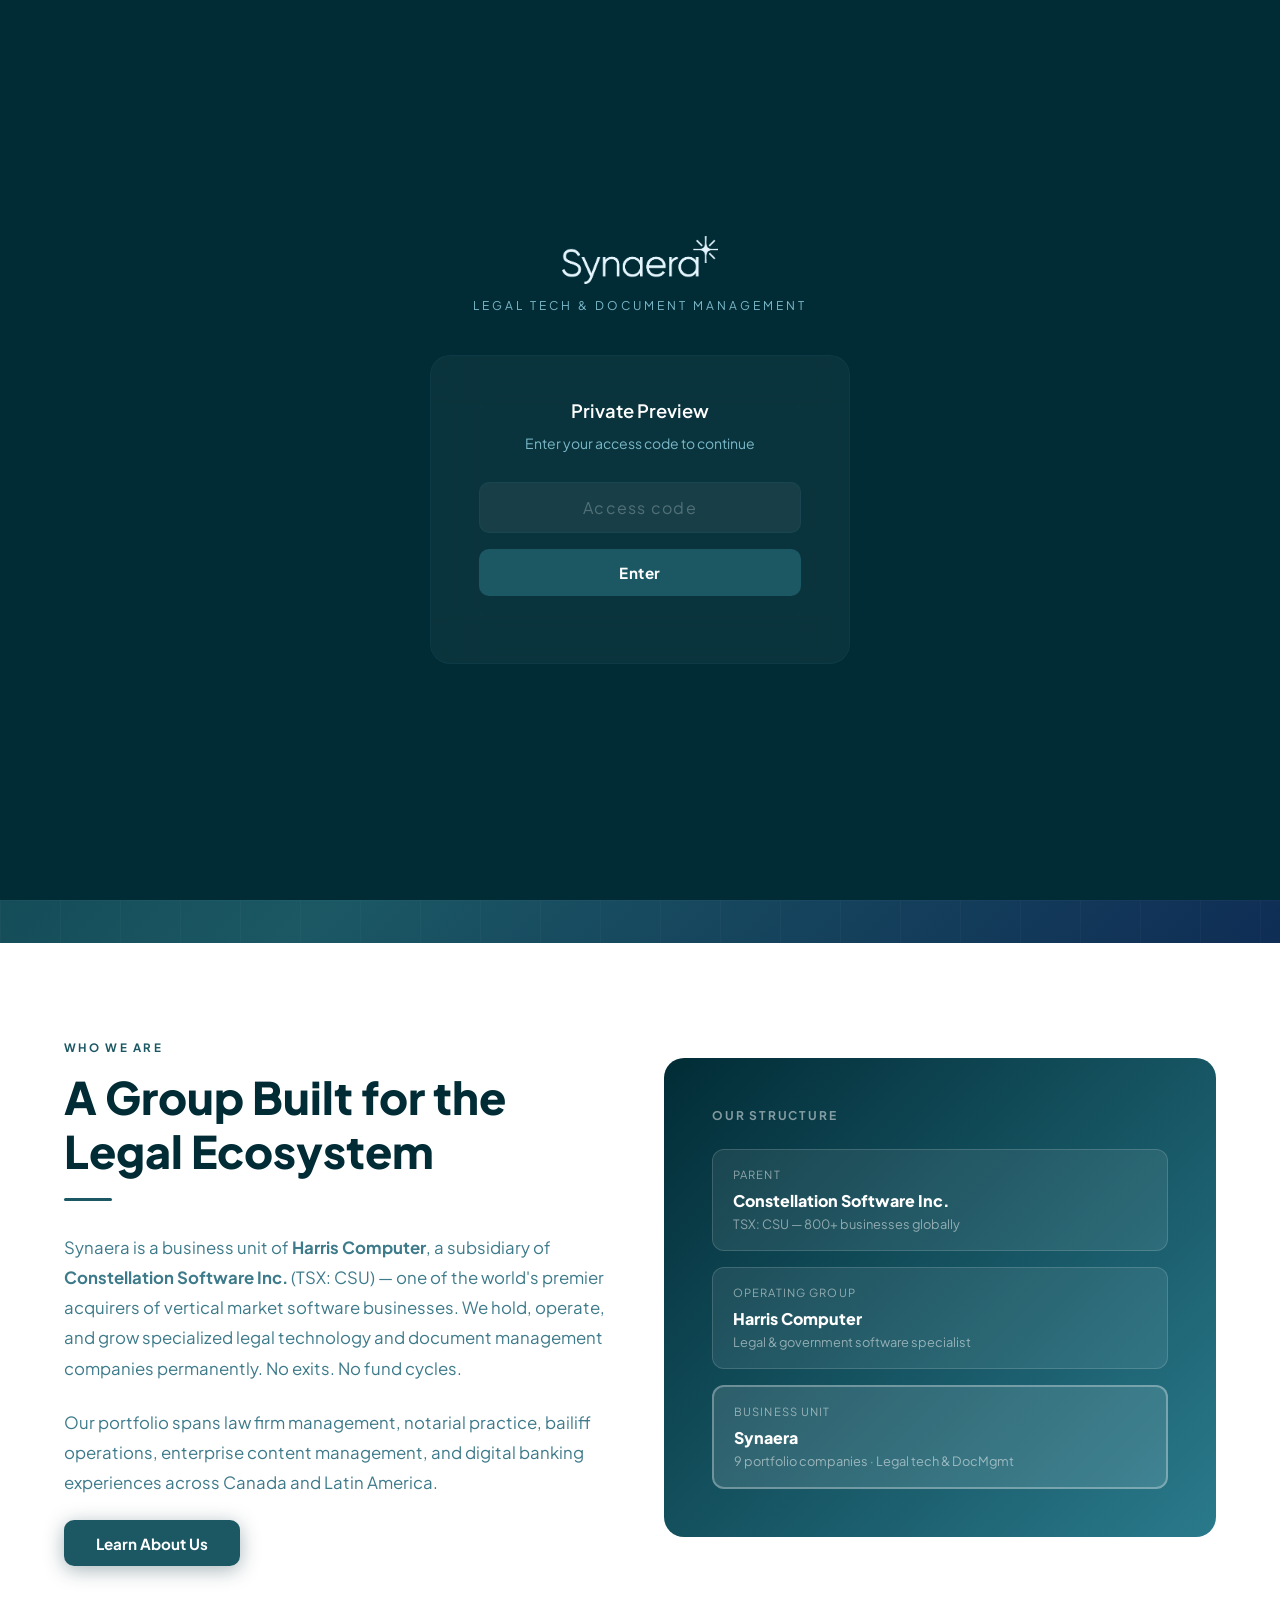
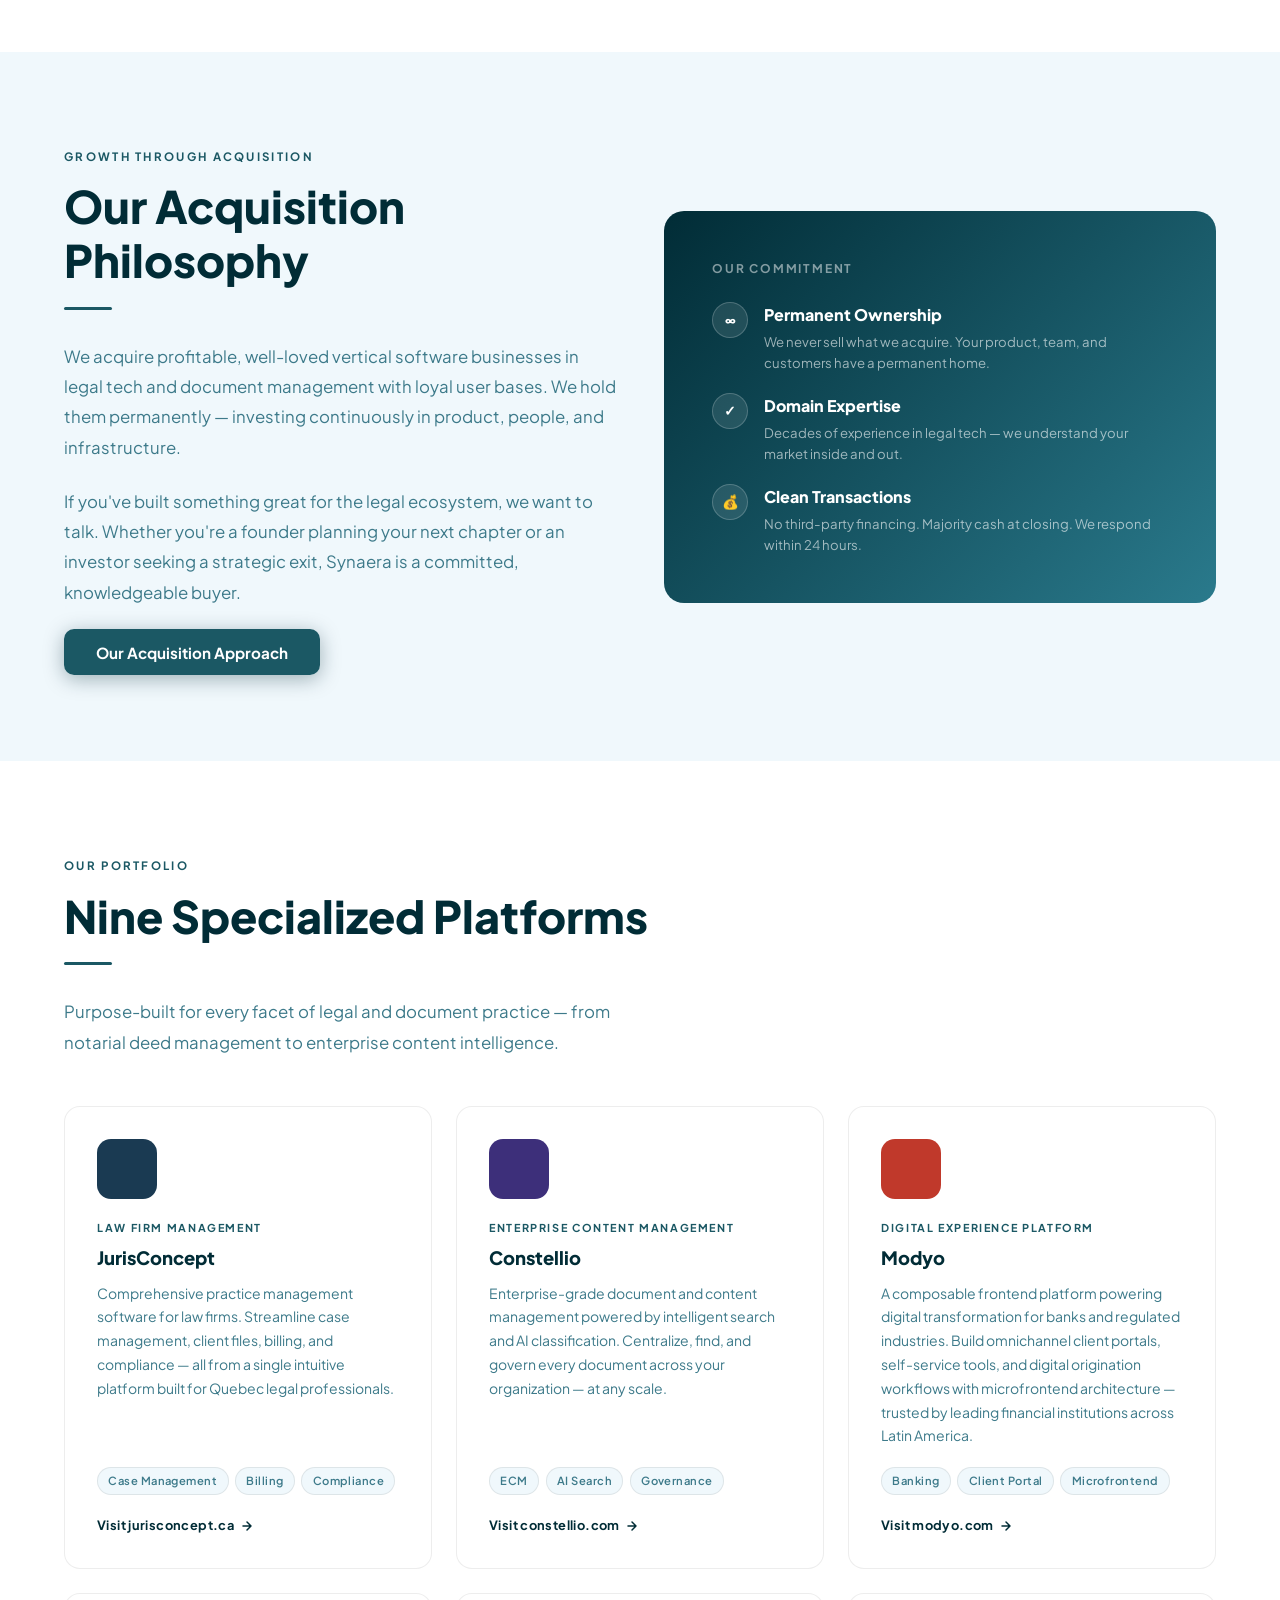
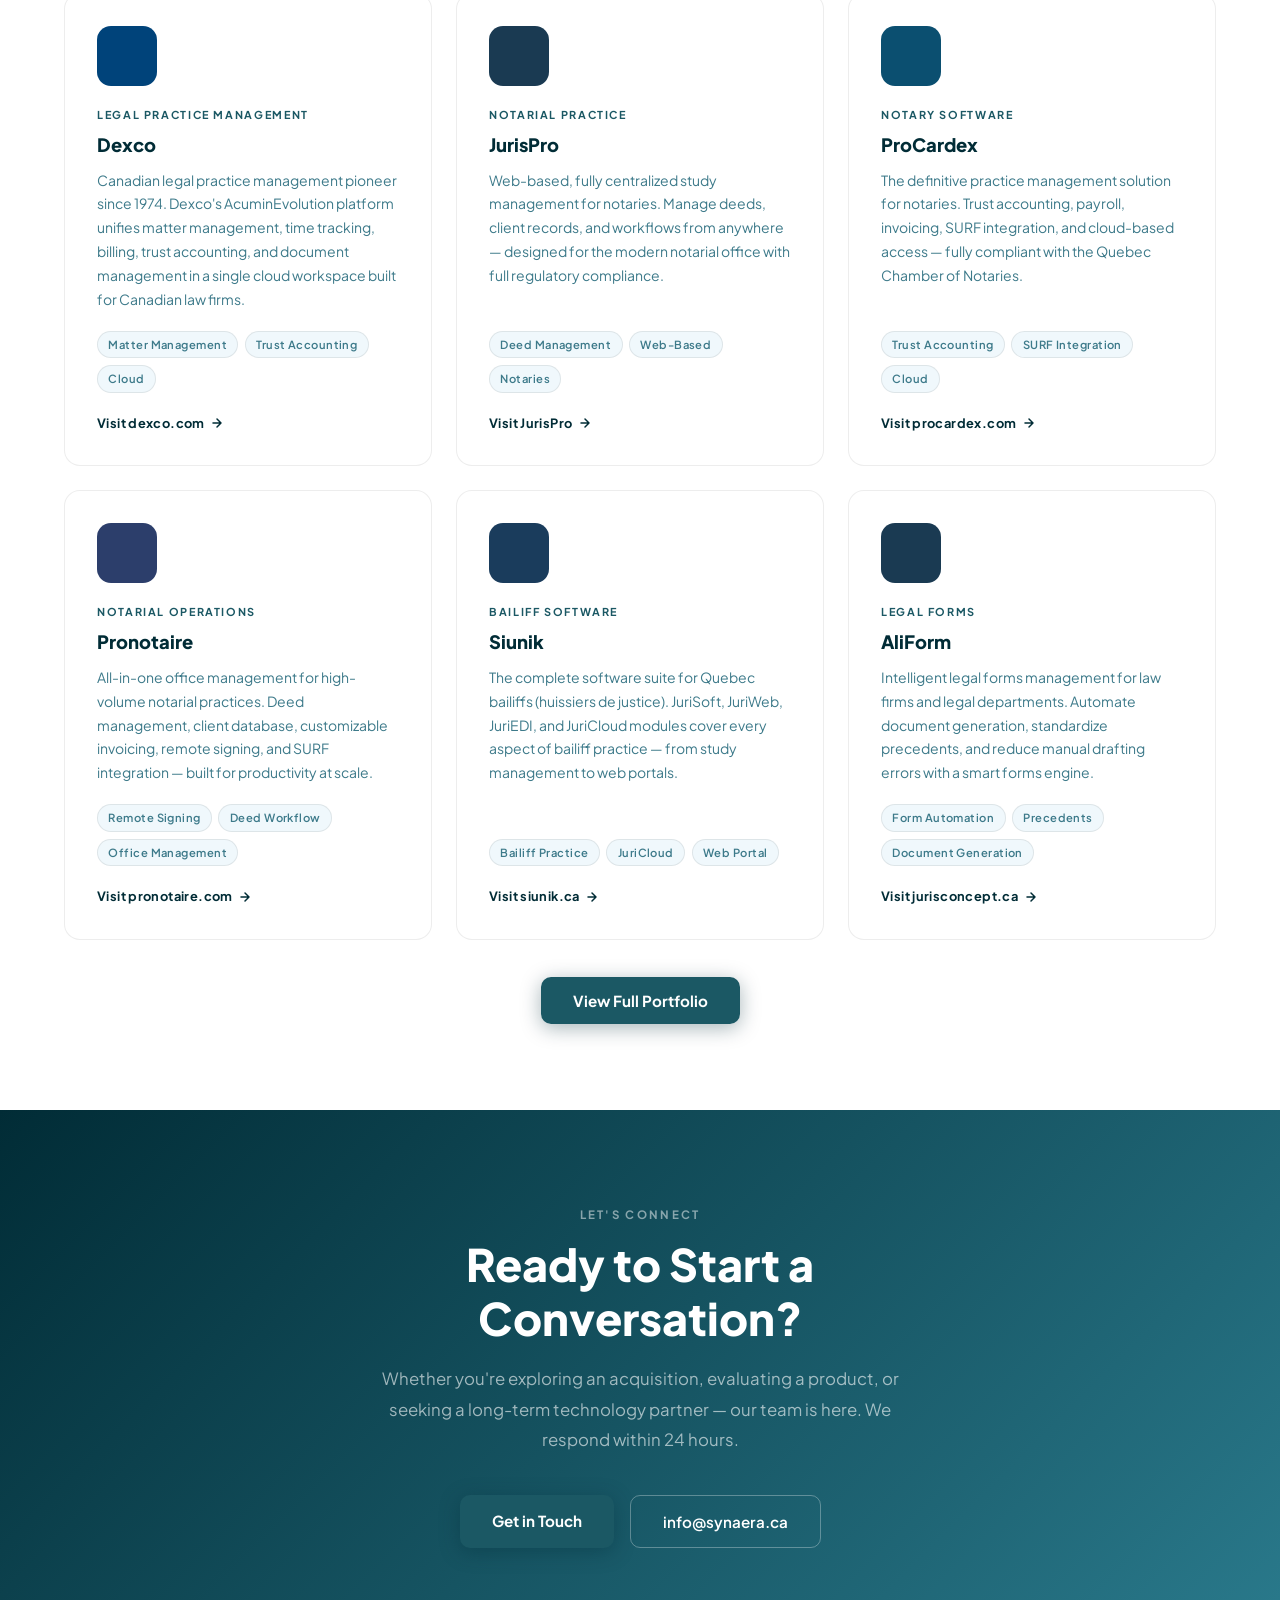
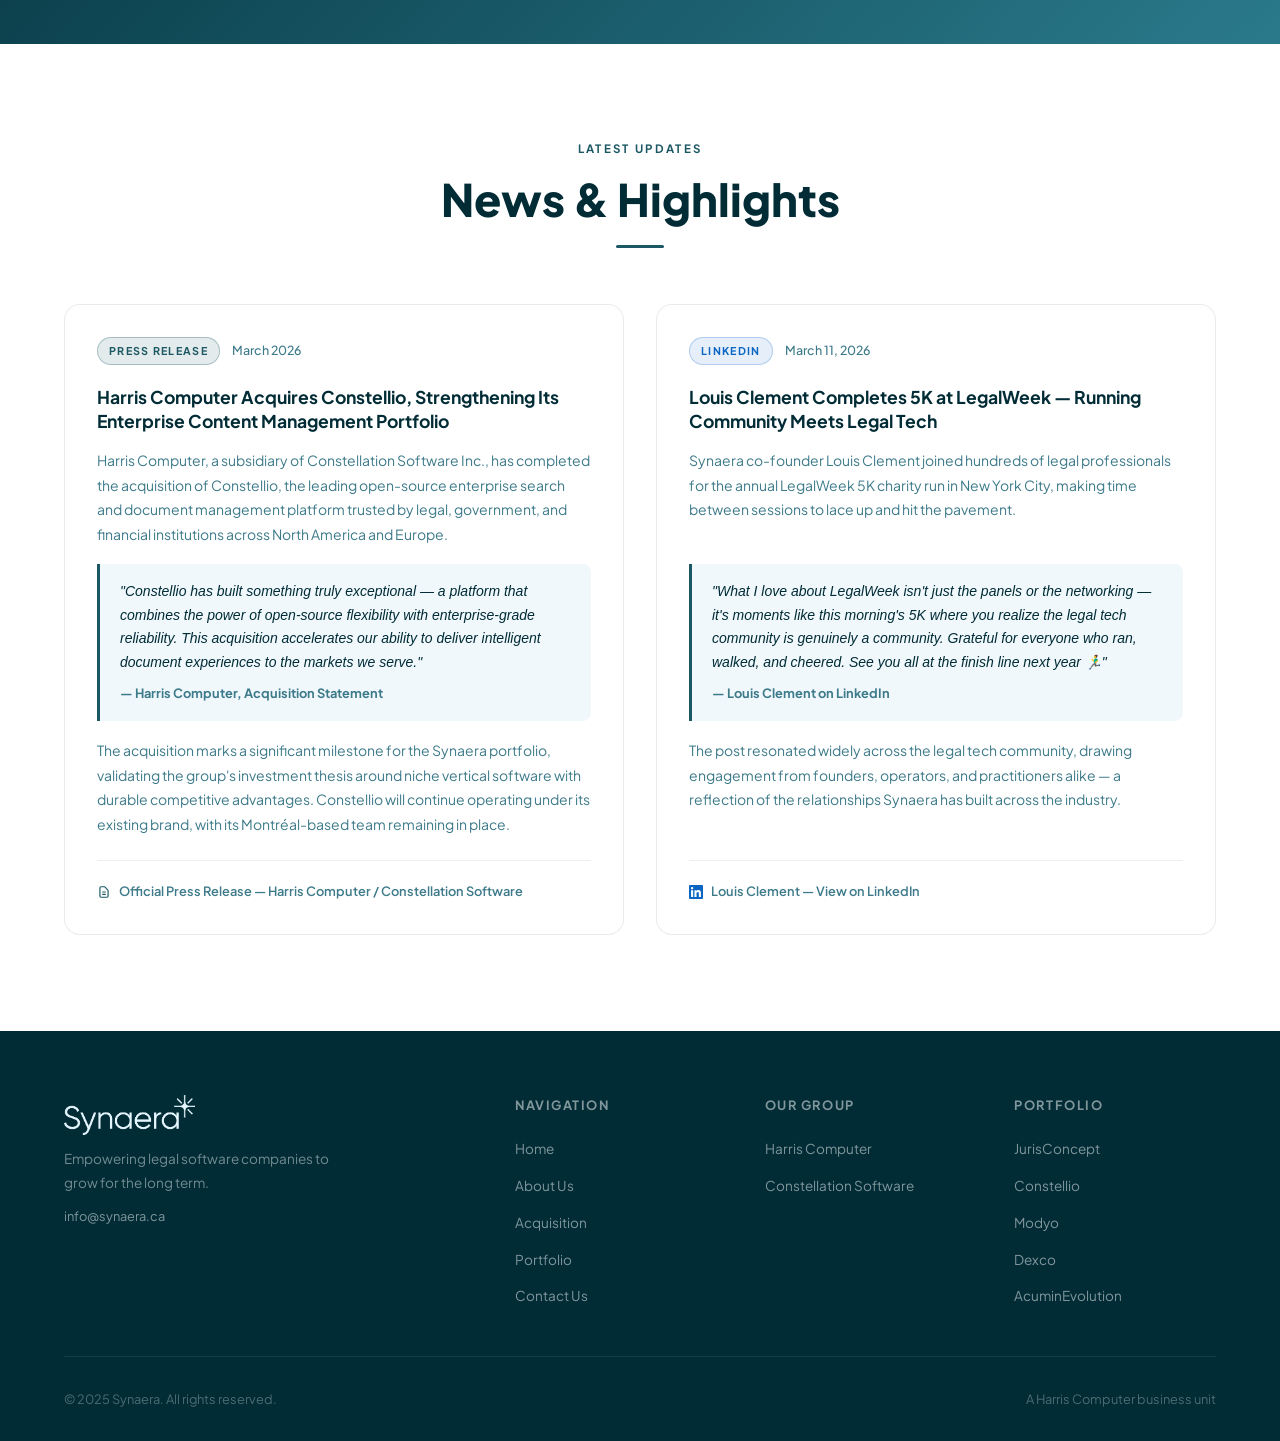
==== commit 2b7fefe1: "Major update: 4-language support, logos, UI fixes, team additions - Add ES (Spanish) and PT (Portugu" ====
--- a/index.html
+++ b/index.html
@@ -4,740 +4,12 @@
   <meta charset="UTF-8" />
   <meta name="viewport" content="width=device-width, initial-scale=1.0" />
   <meta name="robots" content="noindex, nofollow" />
-  <title>Synaera — Legal Tech & Document Management Group</title>
+  <title>Synaera — Legal Tech &amp; Document Management Group</title>
+  <link rel="icon" href="favicon.svg" />
   <link rel="preconnect" href="https://fonts.googleapis.com" />
   <link rel="preconnect" href="https://fonts.gstatic.com" crossorigin />
   <link href="https://fonts.googleapis.com/css2?family=Plus+Jakarta+Sans:wght@300;400;500;600;700;800&display=swap" rel="stylesheet" />
-  <style>
-    /* ── Reset & Tokens ─────────────────────────────────────────────── */
-    *, *::before, *::after { box-sizing: border-box; margin: 0; padding: 0; }
-    :root {
-      --navy:    #012c36;
-      --navy2:   #1b5864;
-      --navy3:   #2a7a8c;
-      --gold:    #1b5864;
-      --gold2:   #2a7a8c;
-      --slate:   #7ab8c8;
-      --light:   #f0f8fc;
-      --white:   #FFFFFF;
-      --text:    #012c36;
-      --muted:   #3d7a8a;
-      --border:  rgba(27,88,100,.18);
-      --radius:  12px;
-      --shadow:  0 4px 32px rgba(1,44,54,.12);
-      --trans:   .3s cubic-bezier(.4,0,.2,1);
-    }
-    html { scroll-behavior: smooth; }
-    body { font-family: 'Plus Jakarta Sans', sans-serif; background: var(--white); color: var(--text); line-height: 1.6; overflow-x: hidden; }
-    img { max-width: 100%; display: block; }
-    a { color: inherit; text-decoration: none; }
-    ul { list-style: none; }
-
-    /* ── Password Gate ──────────────────────────────────────────────── */
-    #gate {
-      position: fixed; inset: 0; z-index: 9999;
-      background: var(--navy);
-      display: flex; align-items: center; justify-content: center;
-      flex-direction: column;
-      transition: opacity .6s ease, visibility .6s ease;
-    }
-    #gate.hidden { opacity: 0; visibility: hidden; pointer-events: none; }
-    #gate .gate-logo {
-      margin-bottom: 2.5rem;
-      display: flex; flex-direction: column; align-items: center; gap: .5rem;
-    }
-    #gate .gate-logo .wordmark {
-      font-size: 2.2rem; font-weight: 800; letter-spacing: -.02em; color: var(--white);
-    }
-    #gate .gate-logo .wordmark span { color: var(--gold); }
-    #gate .gate-logo .sub { font-size: .75rem; letter-spacing: .25em; text-transform: uppercase; color: var(--slate); }
-    #gate-box {
-      background: rgba(255,255,255,.04);
-      border: 1px solid rgba(27,88,100,.2);
-      backdrop-filter: blur(24px);
-      border-radius: 20px;
-      padding: 2.5rem 3rem;
-      width: min(420px, 90vw);
-      text-align: center;
-    }
-    #gate-box h2 { color: var(--white); font-size: 1.15rem; font-weight: 600; margin-bottom: .4rem; }
-    #gate-box p { color: var(--slate); font-size: .875rem; margin-bottom: 1.75rem; }
-    #gate-input {
-      width: 100%;
-      background: rgba(255,255,255,.06);
-      border: 1px solid rgba(27,88,100,.25);
-      border-radius: 10px;
-      padding: .875rem 1.1rem;
-      color: var(--white);
-      font-size: 1rem; font-family: inherit; letter-spacing: .15em;
-      outline: none;
-      text-align: center;
-      transition: border-color var(--trans);
-    }
-    #gate-input::placeholder { letter-spacing: .08em; color: rgba(255,255,255,.25); }
-    #gate-input:focus { border-color: var(--gold); }
-    #gate-btn {
-      margin-top: 1rem; width: 100%;
-      background: #1b5864; border: none; border-radius: 10px;
-      padding: .875rem; color: var(--white); font-size: .95rem; font-weight: 700;
-      font-family: inherit; cursor: pointer; letter-spacing: .03em;
-      transition: background var(--trans), transform var(--trans);
-    }
-    #gate-btn:hover { background: #2a7a8c; transform: translateY(-1px); }
-    #gate-error { color: #F87171; font-size: .8rem; margin-top: .75rem; min-height: 1.2em; }
-
-    /* ── Nav ────────────────────────────────────────────────────────── */
-    #nav {
-      position: fixed; top: 0; left: 0; right: 0; z-index: 100;
-      display: flex; align-items: center; justify-content: space-between;
-      padding: 1.1rem 5%;
-      transition: background var(--trans), box-shadow var(--trans);
-    }
-    #nav.scrolled {
-      background: rgba(1,44,54,.95);
-      backdrop-filter: blur(16px);
-      box-shadow: 0 2px 24px rgba(0,0,0,.3);
-    }
-    .nav-logo {
-
-    }
-    .nav-logo span { color: var(--gold); }
-    .nav-links { display: flex; gap: 2rem; align-items: center; }
-    .nav-links a {
-      color: rgba(255,255,255,.75); font-size: .875rem; font-weight: 500;
-      letter-spacing: .02em; transition: color var(--trans);
-    }
-    .nav-links a:hover { color: var(--white); }
-    .nav-cta {
-      background: #1b5864; color: var(--white) !important;
-      padding: .55rem 1.35rem; border-radius: 8px; font-weight: 700 !important;
-      transition: background var(--trans), transform var(--trans) !important;
-    }
-    .nav-cta:hover { background: #2a7a8c !important; transform: translateY(-1px); }
-    .nav-burger { display: none; flex-direction: column; gap: 5px; cursor: pointer; padding: 4px; }
-    .nav-burger span { display: block; width: 24px; height: 2px; background: var(--white); border-radius: 2px; transition: var(--trans); }
-
-    /* ── Hero ───────────────────────────────────────────────────────── */
-    #hero {
-      min-height: 100vh;
-      background: linear-gradient(135deg, var(--navy) 0%, var(--navy2) 55%, #0F2D55 100%);
-      display: flex; align-items: center;
-      position: relative; overflow: hidden;
-      padding: 7rem 5% 5rem;
-    }
-    #hero::before {
-      content: '';
-      position: absolute; inset: 0;
-      background: radial-gradient(ellipse 80% 60% at 65% 40%, rgba(27,88,100,.08) 0%, transparent 70%);
-    }
-    .hero-grid-lines {
-      position: absolute; inset: 0; opacity: .04;
-      background-image:
-        linear-gradient(rgba(255,255,255,.6) 1px, transparent 1px),
-        linear-gradient(90deg, rgba(255,255,255,.6) 1px, transparent 1px);
-      background-size: 60px 60px;
-    }
-    .hero-inner {
-      position: relative; z-index: 1;
-      max-width: 1200px; margin: 0 auto; width: 100%;
-      display: grid; grid-template-columns: 1fr 1fr; gap: 4rem; align-items: center;
-    }
-    .hero-eyebrow {
-      display: inline-flex; align-items: center; gap: .5rem;
-      background: rgba(27,88,100,.12); border: 1px solid rgba(27,88,100,.3);
-      border-radius: 50px; padding: .4rem 1rem;
-      font-size: .75rem; letter-spacing: .12em; text-transform: uppercase;
-      color: var(--gold); font-weight: 600; margin-bottom: 1.5rem;
-    }
-    .hero-eyebrow::before {
-      content: ''; display: block; width: 6px; height: 6px;
-      border-radius: 50%; background: var(--gold);
-      animation: pulse 2s infinite;
-    }
-    @keyframes pulse { 0%,100%{opacity:1;transform:scale(1)} 50%{opacity:.5;transform:scale(1.4)} }
-    .hero-title {
-      font-family: 'Plus Jakarta Sans', sans-serif;
-      font-size: clamp(2.4rem, 4.5vw, 3.8rem);
-      line-height: 1.15; color: var(--white); margin-bottom: 1.5rem;
-      font-weight: 800;
-    }
-    .hero-title .accent { color: var(--gold); }
-    .hero-desc {
-      color: rgba(255,255,255,.65); font-size: 1.05rem; line-height: 1.8;
-      margin-bottom: 2.5rem; max-width: 520px;
-    }
-    .hero-actions { display: flex; gap: 1rem; flex-wrap: wrap; }
-    .btn-primary {
-      background: #1b5864; color: var(--white);
-      padding: .85rem 2rem; border-radius: 10px; font-weight: 700; font-size: .95rem;
-      transition: background var(--trans), transform var(--trans), box-shadow var(--trans);
-      box-shadow: 0 4px 20px rgba(1,44,54,.35);
-    }
-    .btn-primary:hover { background: #2a7a8c; transform: translateY(-2px); box-shadow: 0 8px 28px rgba(1,44,54,.45); }
-    .btn-outline {
-      border: 1.5px solid rgba(255,255,255,.3); color: var(--white);
-      padding: .85rem 2rem; border-radius: 10px; font-weight: 600; font-size: .95rem;
-      transition: border-color var(--trans), background var(--trans), transform var(--trans);
-    }
-    .btn-outline:hover { border-color: var(--white); background: rgba(255,255,255,.06); transform: translateY(-2px); }
-    .hero-stats {
-      display: flex; gap: 2.5rem; margin-top: 3.5rem; padding-top: 2.5rem;
-      border-top: 1px solid rgba(255,255,255,.1);
-    }
-    .hero-stat .num { font-size: 2rem; font-weight: 800; color: var(--gold); }
-    .hero-stat .lbl { font-size: .78rem; color: rgba(255,255,255,.5); letter-spacing: .06em; text-transform: uppercase; margin-top: .1rem; }
-    .hero-visual {
-      display: flex; flex-direction: column; gap: 1.2rem; position: relative;
-    }
-    .hero-card {
-      background: rgba(255,255,255,.05);
-      border: 1px solid rgba(27,88,100,.15);
-      backdrop-filter: blur(12px);
-      border-radius: 16px; padding: 1.4rem 1.6rem;
-      transition: transform var(--trans), border-color var(--trans);
-    }
-    .hero-card:hover { transform: translateX(-6px); border-color: rgba(27,88,100,.4); }
-    .hero-card-label { font-size: .7rem; letter-spacing: .15em; text-transform: uppercase; color: var(--gold); margin-bottom: .5rem; font-weight: 600; }
-    .hero-card-text { color: rgba(255,255,255,.8); font-size: .9rem; font-weight: 500; }
-    .hero-card-icon { font-size: 1.5rem; margin-bottom: .6rem; }
-
-    /* ── Section Shared ─────────────────────────────────────────────── */
-    .section { padding: 6rem 5%; }
-    .container { max-width: 1200px; margin: 0 auto; }
-    .section-label {
-      font-size: .72rem; letter-spacing: .2em; text-transform: uppercase;
-      color: var(--gold); font-weight: 700; margin-bottom: .8rem;
-    }
-    .section-title {
-      font-family: 'Plus Jakarta Sans', sans-serif;
-      font-size: clamp(1.9rem, 3.5vw, 2.8rem);
-      line-height: 1.2; color: var(--text); margin-bottom: 1.2rem; font-weight: 800;
-    }
-    .section-title.light { color: var(--white); }
-    .section-desc { color: var(--muted); font-size: 1.05rem; line-height: 1.8; max-width: 600px; }
-    .section-desc.light { color: rgba(255,255,255,.6); }
-    .divider { width: 48px; height: 3px; background: var(--gold); border-radius: 2px; margin: 1.25rem 0 2rem; }
-
-    /* ── Mission ────────────────────────────────────────────────────── */
-    #mission {
-      background: var(--white);
-      border-bottom: 1px solid rgba(0,0,0,.06);
-    }
-    .mission-statement {
-      max-width: 860px; margin: 0 auto 5rem;
-      text-align: center;
-    }
-    .mission-statement blockquote {
-      font-family: 'Plus Jakarta Sans', sans-serif;
-      font-size: clamp(1.5rem, 2.8vw, 2.2rem);
-      font-weight: 700; line-height: 1.5;
-      color: var(--text);
-      position: relative; padding: 0 1rem;
-    }
-    .mission-statement blockquote::before {
-      content: '\201C';
-      position: absolute; top: -.5rem; left: -1rem;
-      font-size: 5rem; line-height: 1; color: rgba(27,88,100,.2);
-      font-family: 'Plus Jakarta Sans', sans-serif;
-    }
-    .mission-statement blockquote em { color: var(--gold); font-style: normal; }
-    .mission-pillars {
-      display: grid; grid-template-columns: repeat(3, 1fr); gap: 1.5rem; margin-bottom: 4rem;
-    }
-    .mission-pillar {
-      border-radius: 16px; padding: 2.25rem 2rem;
-      border: 1px solid rgba(0,0,0,.07);
-      transition: transform var(--trans), box-shadow var(--trans), border-color var(--trans);
-      position: relative; overflow: hidden;
-    }
-    .mission-pillar::after {
-      content: ''; position: absolute; bottom: 0; left: 0; right: 0; height: 3px;
-      background: linear-gradient(90deg, var(--gold), var(--gold2));
-      transform: scaleX(0); transform-origin: left; transition: transform var(--trans);
-    }
-    .mission-pillar:hover { transform: translateY(-4px); box-shadow: 0 16px 40px rgba(1,44,54,.08); border-color: rgba(27,88,100,.25); }
-    .mission-pillar:hover::after { transform: scaleX(1); }
-    .mission-pillar-icon { font-size: 2rem; margin-bottom: 1rem; }
-    .mission-pillar h3 { font-size: 1.1rem; font-weight: 800; color: var(--text); margin-bottom: .6rem; }
-    .mission-pillar p { font-size: .875rem; color: var(--muted); line-height: 1.75; }
-    .mission-expansion {
-      background: linear-gradient(135deg, var(--navy) 0%, var(--navy3) 100%);
-      border-radius: 20px; padding: 3rem;
-      display: grid; grid-template-columns: 1fr 2fr; gap: 3rem; align-items: center;
-    }
-    .mission-expansion-label { color: rgba(255,255,255,.45); font-size: .72rem; letter-spacing: .2em; text-transform: uppercase; font-weight: 700; margin-bottom: .75rem; }
-    .mission-expansion h3 { font-family: 'Plus Jakarta Sans', sans-serif; font-size: 1.7rem; font-weight: 800; color: var(--white); line-height: 1.3; }
-    .mission-markets {
-      display: grid; grid-template-columns: repeat(2, 1fr); gap: 1rem;
-    }
-    .mission-market {
-      background: rgba(255,255,255,.05); border: 1px solid rgba(27,88,100,.15);
-      border-radius: 12px; padding: 1.25rem 1.5rem;
-      transition: background var(--trans), border-color var(--trans);
-    }
-    .mission-market:hover { background: rgba(255,255,255,.08); border-color: rgba(27,88,100,.35); }
-    .mission-market-flag { font-size: 1.4rem; margin-bottom: .5rem; }
-    .mission-market h4 { font-size: .875rem; font-weight: 700; color: var(--white); margin-bottom: .25rem; }
-    .mission-market p { font-size: .78rem; color: rgba(255,255,255,.5); line-height: 1.6; }
-    @media (max-width: 900px) {
-      .mission-pillars { grid-template-columns: 1fr; }
-      .mission-expansion { grid-template-columns: 1fr; gap: 2rem; }
-      .mission-markets { grid-template-columns: 1fr 1fr; }
-    }
-    @media (max-width: 480px) { .mission-markets { grid-template-columns: 1fr; } }
-
-    /* ── About ──────────────────────────────────────────────────────── */
-    #about { background: var(--white); }
-    .about-grid {
-      display: grid; grid-template-columns: 1fr 1fr; gap: 5rem; align-items: center;
-    }
-    .about-img-wrap {
-      position: relative; border-radius: 20px; overflow: hidden;
-      background: linear-gradient(135deg, var(--navy) 0%, var(--navy3) 100%);
-      aspect-ratio: 4/3;
-      display: flex; align-items: center; justify-content: center;
-    }
-    .about-diagram {
-      display: grid; grid-template-columns: 1fr 1fr; gap: 1rem; padding: 2rem; width: 100%;
-    }
-    .about-diag-item {
-      background: rgba(255,255,255,.06);
-      border: 1px solid rgba(27,88,100,.2);
-      border-radius: 12px; padding: 1.2rem;
-      display: flex; flex-direction: column; align-items: flex-start; gap: .4rem;
-    }
-    .about-diag-item .icon { font-size: 1.4rem; }
-    .about-diag-item .lbl { font-size: .75rem; color: rgba(255,255,255,.6); font-weight: 500; }
-    .about-diag-item .val { font-size: .85rem; color: var(--gold); font-weight: 700; }
-    .about-features { display: flex; flex-direction: column; gap: 1.25rem; margin-top: 1.75rem; }
-    .about-feature {
-      display: flex; gap: 1rem; align-items: flex-start;
-    }
-    .about-feature-icon {
-      flex-shrink: 0; width: 44px; height: 44px;
-      background: rgba(27,88,100,.1); border-radius: 10px;
-      display: flex; align-items: center; justify-content: center; font-size: 1.2rem;
-    }
-    .about-feature-text h4 { font-size: .95rem; font-weight: 700; color: var(--text); margin-bottom: .2rem; }
-    .about-feature-text p { font-size: .875rem; color: var(--muted); line-height: 1.6; }
-
-    /* ── Leadership ─────────────────────────────────────────────────── */
-    #leadership { background: var(--light); }
-    .leadership-grid {
-      display: grid; grid-template-columns: repeat(5, 1fr); gap: 1.25rem; margin-top: 3rem;
-    }
-    .leader-card {
-      background: var(--white); border-radius: 16px;
-      border: 1px solid rgba(0,0,0,.07); padding: 1.75rem 1.5rem;
-      box-shadow: 0 2px 12px rgba(1,44,54,.06);
-      display: flex; flex-direction: column; align-items: center; text-align: center;
-      transition: transform var(--trans), box-shadow var(--trans), border-color var(--trans);
-      position: relative;
-    }
-    .leader-card:hover { transform: translateY(-5px); box-shadow: 0 16px 40px rgba(1,44,54,.1); border-color: rgba(27,88,100,.3); }
-    .leader-avatar {
-      width: 80px; height: 80px; border-radius: 50%;
-      display: flex; align-items: center; justify-content: center;
-      font-size: 1.25rem; font-weight: 800; color: var(--white);
-      margin-bottom: 1rem; flex-shrink: 0;
-      background: linear-gradient(135deg, var(--navy) 0%, var(--navy3) 100%);
-      border: 3px solid rgba(27,88,100,.25);
-      overflow: hidden;
-    }
-    .leader-avatar img {
-      width: 100%; height: 100%; object-fit: cover; border-radius: 50%;
-    }
-    .leader-name { font-size: .95rem; font-weight: 800; color: var(--text); margin-bottom: .2rem; line-height: 1.3; }
-    .leader-title {
-      font-size: .67rem; letter-spacing: .1em; text-transform: uppercase;
-      color: var(--navy); font-weight: 700; margin-bottom: .75rem;
-      background: rgba(27,88,100,.13); border: 1px solid rgba(27,88,100,.3);
-      padding: .2rem .6rem; border-radius: 50px; display: inline-block;
-    }
-    .leader-bio { font-size: .775rem; color: var(--muted); line-height: 1.65; flex: 1; }
-    .leader-linkedin {
-      display: inline-flex; align-items: center; gap: .35rem;
-      margin-top: 1.1rem; font-size: .75rem; font-weight: 700;
-      color: #0A66C2; transition: opacity var(--trans);
-    }
-    .leader-linkedin:hover { opacity: .75; }
-    .leader-linkedin svg { flex-shrink: 0; }
-    @media (max-width: 1100px) { .leadership-grid { grid-template-columns: repeat(3, 1fr); } }
-    @media (max-width: 768px)  { .leadership-grid { grid-template-columns: repeat(2, 1fr); } }
-    @media (max-width: 480px)  { .leadership-grid { grid-template-columns: 1fr; } }
-
-    /* ── Products ───────────────────────────────────────────────────── */
-    #products { background: var(--white); }
-    .products-grid {
-      display: grid;
-      grid-template-columns: repeat(3, 1fr);
-      gap: 1.5rem; margin-top: 3rem;
-    }
-    .product-card {
-      background: var(--white); border-radius: 16px;
-      border: 1px solid rgba(0,0,0,.07);
-      padding: 2rem; position: relative; overflow: hidden;
-      transition: transform var(--trans), box-shadow var(--trans), border-color var(--trans);
-      display: flex; flex-direction: column;
-    }
-    .product-card::before {
-      content: ''; position: absolute; top: 0; left: 0; right: 0; height: 3px;
-      background: linear-gradient(90deg, var(--gold), var(--gold2));
-      transform: scaleX(0); transform-origin: left;
-      transition: transform var(--trans);
-    }
-    .product-card:hover { transform: translateY(-6px); box-shadow: 0 16px 48px rgba(1,44,54,.1); border-color: rgba(27,88,100,.3); }
-    .product-card:hover::before { transform: scaleX(1); }
-    .product-icon {
-      width: 52px; height: 52px; border-radius: 12px;
-      background: linear-gradient(135deg, var(--navy) 0%, var(--navy3) 100%);
-      display: flex; align-items: center; justify-content: center;
-      font-size: 1.4rem; margin-bottom: 1.25rem;
-      flex-shrink: 0; align-self: center;
-    }
-    .product-cat {
-      font-size: .68rem; letter-spacing: .15em; text-transform: uppercase;
-      color: var(--gold); font-weight: 700; margin-bottom: .4rem;
-    }
-    .product-name { font-size: 1.15rem; font-weight: 800; color: var(--text); margin-bottom: .6rem; }
-    .product-desc { font-size: .875rem; color: var(--muted); line-height: 1.7; flex: 1; }
-    .product-tags { display: flex; flex-wrap: wrap; gap: .4rem; margin-top: 1.2rem; }
-    .product-tag {
-      font-size: .7rem; font-weight: 600; letter-spacing: .04em;
-      background: var(--light); color: var(--muted);
-      padding: .25rem .65rem; border-radius: 50px; border: 1px solid rgba(0,0,0,.08);
-    }
-    .product-link {
-      display: inline-flex; align-items: center; gap: .35rem;
-      margin-top: 1.25rem; font-size: .8rem; font-weight: 700;
-      color: var(--navy); letter-spacing: .03em;
-      transition: gap var(--trans), color var(--trans);
-    }
-    .product-link:hover { color: var(--gold); gap: .6rem; }
-    .product-link svg { transition: transform var(--trans); }
-    .product-link:hover svg { transform: translateX(2px); }
-
-    /* ── Being Acquired ─────────────────────────────────────────────── */
-    #acquired {
-      background: linear-gradient(160deg, var(--navy) 0%, #012c36 60%, #1b5864 100%);
-      position: relative; overflow: hidden;
-    }
-    #acquired::before {
-      content: '';
-      position: absolute; top: -40%; right: -20%;
-      width: 700px; height: 700px; border-radius: 50%;
-      background: radial-gradient(circle, rgba(27,88,100,.06) 0%, transparent 70%);
-    }
-    #acquired::after {
-      content: '';
-      position: absolute; bottom: -30%; left: -10%;
-      width: 500px; height: 500px; border-radius: 50%;
-      background: radial-gradient(circle, rgba(1,44,54,.4) 0%, transparent 70%);
-    }
-    .acquired-inner { position: relative; z-index: 1; }
-    .acquired-header { text-align: center; max-width: 720px; margin: 0 auto 4rem; }
-    .acquired-header .section-label { justify-content: center; display: flex; }
-    .acquired-pillars {
-      display: grid; grid-template-columns: repeat(3, 1fr); gap: 1.5rem; margin-bottom: 4rem;
-    }
-    .pillar {
-      background: rgba(255,255,255,.04);
-      border: 1px solid rgba(27,88,100,.15);
-      border-radius: 16px; padding: 2rem;
-      transition: background var(--trans), border-color var(--trans), transform var(--trans);
-    }
-    .pillar:hover { background: rgba(255,255,255,.07); border-color: rgba(27,88,100,.35); transform: translateY(-4px); }
-    .pillar-num {
-      font-size: 2.5rem; font-weight: 900; color: rgba(27,88,100,.2);
-      font-family: 'Plus Jakarta Sans', sans-serif; margin-bottom: .5rem;
-      line-height: 1;
-    }
-    .pillar h3 { font-size: 1.05rem; font-weight: 700; color: var(--white); margin-bottom: .75rem; }
-    .pillar p { font-size: .875rem; color: rgba(255,255,255,.55); line-height: 1.75; }
-    .acquired-stats {
-      display: grid; grid-template-columns: repeat(4, 1fr);
-      gap: 1px; background: rgba(255,255,255,.06);
-      border-radius: 16px; overflow: hidden; margin-bottom: 4rem;
-    }
-    .acq-stat {
-      background: rgba(255,255,255,.03);
-      padding: 2rem; text-align: center;
-    }
-    .acq-stat .num {
-      font-size: 2.4rem; font-weight: 900; color: var(--gold);
-      font-family: 'Plus Jakarta Sans', sans-serif; line-height: 1;
-    }
-    .acq-stat .lbl { font-size: .78rem; color: rgba(255,255,255,.45); margin-top: .5rem; letter-spacing: .06em; text-transform: uppercase; }
-    .acquired-reasons {
-      display: grid; grid-template-columns: 1fr 1fr; gap: 3rem; margin-bottom: 4rem;
-    }
-    .reasons-col h3 {
-      font-size: 1.1rem; font-weight: 700; color: var(--white);
-      margin-bottom: 1.5rem; padding-bottom: 1rem;
-      border-bottom: 1px solid rgba(27,88,100,.2);
-      display: flex; align-items: center; gap: .6rem;
-    }
-    .reasons-col h3 span { font-size: .75rem; background: rgba(27,88,100,.15); color: var(--gold); padding: .2rem .6rem; border-radius: 50px; font-weight: 600; }
-    .reason-item {
-      display: flex; gap: 1rem; align-items: flex-start; margin-bottom: 1.25rem;
-    }
-    .reason-check {
-      flex-shrink: 0; width: 24px; height: 24px; border-radius: 50%;
-      background: rgba(27,88,100,.15); border: 1px solid rgba(27,88,100,.3);
-      display: flex; align-items: center; justify-content: center;
-      font-size: .75rem; color: var(--gold); margin-top: 2px;
-    }
-    .reason-item h4 { font-size: .9rem; font-weight: 700; color: rgba(255,255,255,.9); margin-bottom: .2rem; }
-    .reason-item p { font-size: .825rem; color: rgba(255,255,255,.45); line-height: 1.65; }
-    .acquired-process {
-      display: grid; grid-template-columns: repeat(3, 1fr); gap: 1px;
-      background: rgba(255,255,255,.06); border-radius: 16px; overflow: hidden;
-      margin-bottom: 4rem;
-    }
-    .process-step {
-      background: rgba(255,255,255,.03); padding: 2.5rem 2rem; text-align: center;
-    }
-    .process-step .step-num {
-      width: 48px; height: 48px; border-radius: 50%;
-      background: rgba(27,88,100,.1); border: 1px solid rgba(27,88,100,.3);
-      color: var(--gold); font-weight: 800; font-size: 1rem;
-      display: flex; align-items: center; justify-content: center;
-      margin: 0 auto 1.25rem;
-    }
-    .process-step h3 { font-size: 1rem; font-weight: 700; color: var(--white); margin-bottom: .6rem; }
-    .process-step p { font-size: .85rem; color: rgba(255,255,255,.5); line-height: 1.7; }
-    .acquired-cta {
-      text-align: center;
-      background: rgba(255,255,255,.04);
-      border: 1px solid rgba(27,88,100,.2);
-      border-radius: 20px; padding: 3rem;
-    }
-    .acquired-cta h3 { font-size: 1.5rem; font-weight: 800; color: var(--white); margin-bottom: .75rem; }
-    .acquired-cta p { color: rgba(255,255,255,.55); margin-bottom: 2rem; max-width: 520px; margin-left: auto; margin-right: auto; }
-    .acquired-cta .cta-flex { display: flex; gap: 1rem; justify-content: center; flex-wrap: wrap; }
-
-    /* ── Industries ─────────────────────────────────────────────────── */
-    #industries { background: var(--white); }
-    .industries-grid {
-      display: grid; grid-template-columns: repeat(4, 1fr); gap: 1.25rem; margin-top: 3rem;
-    }
-    .industry-card {
-      border-radius: 14px; padding: 1.75rem 1.5rem;
-      border: 1px solid rgba(0,0,0,.07);
-      transition: transform var(--trans), box-shadow var(--trans), border-color var(--trans);
-      background: var(--white);
-    }
-    .industry-card:hover { transform: translateY(-4px); box-shadow: var(--shadow); border-color: var(--gold); }
-    .industry-icon { font-size: 2rem; margin-bottom: 1rem; }
-    .industry-card h3 { font-size: .95rem; font-weight: 700; color: var(--text); margin-bottom: .4rem; }
-    .industry-card p { font-size: .825rem; color: var(--muted); line-height: 1.65; }
-
-    /* ── Technology ─────────────────────────────────────────────────── */
-    #technology { background: var(--light); }
-    .tech-grid { display: grid; grid-template-columns: 1fr 1fr; gap: 4rem; align-items: center; }
-    .tech-list { display: flex; flex-direction: column; gap: 1rem; margin-top: 2rem; }
-    .tech-item {
-      display: flex; gap: 1rem; align-items: center;
-      background: var(--white); border-radius: 12px; padding: 1.25rem 1.5rem;
-      border: 1px solid rgba(0,0,0,.06);
-      transition: border-color var(--trans), box-shadow var(--trans);
-    }
-    .tech-item:hover { border-color: var(--gold); box-shadow: 0 4px 20px rgba(27,88,100,.1); }
-    .tech-item-icon { font-size: 1.5rem; flex-shrink: 0; width: 40px; text-align: center; }
-    .tech-item h4 { font-size: .9rem; font-weight: 700; color: var(--text); }
-    .tech-item p { font-size: .8rem; color: var(--muted); }
-    .tech-visual {
-      background: linear-gradient(135deg, var(--navy) 0%, var(--navy3) 100%);
-      border-radius: 20px; padding: 2.5rem;
-      display: flex; flex-direction: column; gap: 1rem;
-    }
-    .tech-bar-label { font-size: .75rem; color: rgba(255,255,255,.5); letter-spacing: .08em; text-transform: uppercase; margin-bottom: .25rem; font-weight: 600; }
-    .tech-bar-row { display: flex; align-items: center; gap: 1rem; }
-    .tech-bar-name { width: 130px; flex-shrink: 0; font-size: .8rem; color: rgba(255,255,255,.7); font-weight: 500; }
-    .tech-bar-track { flex: 1; background: rgba(255,255,255,.08); border-radius: 4px; height: 8px; overflow: hidden; }
-    .tech-bar-fill { height: 100%; border-radius: 4px; background: linear-gradient(90deg, var(--gold), var(--gold2)); }
-    .tech-bar-pct { width: 36px; font-size: .75rem; color: var(--gold); font-weight: 700; text-align: right; }
-
-    /* ── Contact ────────────────────────────────────────────────────── */
-    #contact { background: var(--white); }
-    .contact-grid { display: grid; grid-template-columns: 1fr 1.4fr; gap: 4rem; align-items: start; }
-    .contact-info { padding-top: .5rem; }
-    .contact-info .section-desc { margin-bottom: 2.5rem; }
-    .contact-detail { display: flex; flex-direction: column; gap: 1.25rem; }
-    .contact-item { display: flex; gap: 1rem; align-items: flex-start; }
-    .contact-item-icon {
-      flex-shrink: 0; width: 44px; height: 44px; border-radius: 10px;
-      background: rgba(27,88,100,.1); display: flex; align-items: center; justify-content: center;
-      font-size: 1.1rem;
-    }
-    .contact-item h4 { font-size: .875rem; font-weight: 700; color: var(--text); margin-bottom: .15rem; }
-    .contact-item p { font-size: .875rem; color: var(--muted); }
-    .contact-form-box {
-      background: var(--light); border-radius: 20px; padding: 2.5rem;
-      border: 1px solid rgba(0,0,0,.07);
-    }
-    .form-row { display: grid; grid-template-columns: 1fr 1fr; gap: 1rem; }
-    .form-group { display: flex; flex-direction: column; gap: .4rem; margin-bottom: 1rem; }
-    .form-group label { font-size: .8rem; font-weight: 600; color: var(--text); letter-spacing: .02em; }
-    .form-group input,
-    .form-group select,
-    .form-group textarea {
-      background: var(--white);
-      border: 1px solid rgba(0,0,0,.12);
-      border-radius: 10px; padding: .75rem 1rem;
-      font-size: .875rem; font-family: inherit; color: var(--text);
-      outline: none; transition: border-color var(--trans), box-shadow var(--trans);
-      width: 100%;
-    }
-    .form-group input:focus,
-    .form-group select:focus,
-    .form-group textarea:focus { border-color: var(--gold); box-shadow: 0 0 0 3px rgba(27,88,100,.12); }
-    .form-group textarea { resize: vertical; min-height: 100px; }
-    .form-submit {
-      width: 100%; background: var(--navy); color: var(--white);
-      border: none; border-radius: 10px; padding: .9rem;
-      font-size: .95rem; font-weight: 700; font-family: inherit; cursor: pointer;
-      transition: background var(--trans), transform var(--trans);
-      letter-spacing: .02em;
-    }
-    .form-submit:hover { background: var(--navy2); transform: translateY(-1px); }
-
-    /* ── Footer ─────────────────────────────────────────────────────── */
-    footer {
-      background: var(--navy);
-      padding: 4rem 5% 2rem;
-    }
-    .footer-grid {
-      display: grid; grid-template-columns: 2fr 1fr 1fr 1fr; gap: 3rem;
-      padding-bottom: 3rem; border-bottom: 1px solid rgba(255,255,255,.08);
-      margin-bottom: 2rem;
-    }
-    .footer-brand .wordmark { font-size: 1.5rem; font-weight: 800; color: var(--white); margin-bottom: .75rem; }
-    .footer-brand .wordmark span { color: var(--gold); }
-    .footer-brand p { font-size: .85rem; color: rgba(255,255,255,.45); line-height: 1.75; max-width: 280px; }
-    .footer-col h4 { font-size: .8rem; font-weight: 700; letter-spacing: .12em; text-transform: uppercase; color: rgba(255,255,255,.5); margin-bottom: 1.25rem; }
-    .footer-col ul { display: flex; flex-direction: column; gap: .7rem; }
-    .footer-col ul li a { font-size: .85rem; color: rgba(255,255,255,.5); transition: color var(--trans); }
-    .footer-col ul li a:hover { color: var(--gold); }
-    .footer-bottom {
-      display: flex; align-items: center; justify-content: space-between;
-      font-size: .8rem; color: rgba(255,255,255,.3);
-    }
-    .footer-bottom a { color: rgba(255,255,255,.3); transition: color var(--trans); }
-    .footer-bottom a:hover { color: var(--gold); }
-
-    /* ── Responsive ─────────────────────────────────────────────────── */
-    @media (max-width: 1024px) {
-      .products-grid { grid-template-columns: 1fr 1fr; }
-      .acquired-pillars { grid-template-columns: 1fr 1fr; }
-      .acquired-stats { grid-template-columns: 1fr 1fr; }
-      .industries-grid { grid-template-columns: 1fr 1fr; }
-      .footer-grid { grid-template-columns: 1fr 1fr; gap: 2rem; }
-    }
-    @media (max-width: 768px) {
-      .hero-inner { grid-template-columns: 1fr; }
-      .hero-visual { display: none; }
-      .about-grid { grid-template-columns: 1fr; }
-      .products-grid { grid-template-columns: 1fr; }
-      .acquired-pillars { grid-template-columns: 1fr; }
-      .acquired-stats { grid-template-columns: 1fr 1fr; }
-      .acquired-reasons { grid-template-columns: 1fr; }
-      .acquired-process { grid-template-columns: 1fr; }
-      .tech-grid { grid-template-columns: 1fr; }
-      .contact-grid { grid-template-columns: 1fr; }
-      .form-row { grid-template-columns: 1fr; }
-      .footer-grid { grid-template-columns: 1fr; }
-      .nav-links { display: none; }
-      .nav-burger { display: flex; }
-      .industries-grid { grid-template-columns: 1fr 1fr; }
-    }
-    @media (max-width: 480px) {
-      .hero-stats { flex-direction: column; gap: 1.25rem; }
-      .acquired-stats { grid-template-columns: 1fr; }
-      .industries-grid { grid-template-columns: 1fr; }
-      .hero-actions { flex-direction: column; }
-      .btn-primary, .btn-outline { text-align: center; }
-    }
-
-    /* ── News ───────────────────────────────────────────────────────── */
-    #news { background: var(--white); }
-    .news-header { text-align: center; max-width: 640px; margin: 0 auto 3.5rem; }
-    .news-header .section-label { justify-content: center; display: flex; }
-    .news-grid { display: grid; grid-template-columns: 1fr 1fr; gap: 2rem; }
-    .news-card {
-      border-radius: 16px; padding: 2rem;
-      border: 1px solid rgba(0,0,0,.08);
-      background: var(--white);
-      transition: transform var(--trans), box-shadow var(--trans), border-color var(--trans);
-      display: flex; flex-direction: column;
-    }
-    .news-card:hover { transform: translateY(-4px); box-shadow: var(--shadow); border-color: var(--gold); }
-    .news-card-meta { display: flex; align-items: center; gap: .75rem; margin-bottom: 1.25rem; flex-wrap: wrap; }
-    .news-badge {
-      font-size: .67rem; font-weight: 700; letter-spacing: .12em; text-transform: uppercase;
-      padding: .25rem .7rem; border-radius: 50px;
-    }
-    .news-badge.press {
-      background: rgba(27,88,100,.12); color: var(--gold);
-      border: 1px solid rgba(27,88,100,.3);
-    }
-    .news-badge.social {
-      background: rgba(10,102,194,.1); color: #0A66C2;
-      border: 1px solid rgba(10,102,194,.25);
-    }
-    .news-date { font-size: .78rem; color: var(--muted); font-weight: 500; }
-    .news-card h3 {
-      font-size: 1.1rem; font-weight: 700; color: var(--text);
-      line-height: 1.4; margin-bottom: .9rem;
-    }
-    .news-card p { font-size: .875rem; color: var(--muted); line-height: 1.75; flex: 1; }
-    .news-card-quote {
-      margin: 1.1rem 0; padding: 1rem 1.25rem;
-      background: var(--light); border-left: 3px solid var(--gold);
-      border-radius: 0 8px 8px 0;
-      font-size: .875rem; color: var(--text); line-height: 1.7; font-style: italic;
-    }
-    .news-card-footer {
-      margin-top: 1.5rem; padding-top: 1.25rem;
-      border-top: 1px solid rgba(0,0,0,.07);
-      display: flex; align-items: center; gap: .5rem;
-      font-size: .8rem; font-weight: 600; color: var(--muted);
-    }
-    .news-card-footer svg { color: var(--gold); }
-    @media (max-width: 768px) { .news-grid { grid-template-columns: 1fr; } }
-
-    /* ── Dark-bg accent overrides ───────────────────────────────────── */
-    .hero-title .accent,
-    .hero-stat .num,
-    .hero-card-label,
-    .mission-pillar h3,
-    .about-diag-item .val,
-    .footer-col ul li a:hover,
-    .footer-bottom a:hover { color: #ffffff; }
-    .mission-pillar > div:first-child { color: #ffffff; }
-    .hero-eyebrow { color: var(--gold2); }
-
-    /* ── Scroll-reveal ──────────────────────────────────────────────── */
-    .reveal { opacity: 0; transform: translateY(28px); transition: opacity .6s ease, transform .6s ease; }
-    .reveal.visible { opacity: 1; transform: none; }
-
-    /* ── Language Switcher ───────────────────────────────────────────── */
-    .lang-switcher {
-      display: flex; align-items: center;
-      background: rgba(255,255,255,.07);
-      border: 1px solid rgba(27,88,100,.2);
-      border-radius: 8px; padding: .15rem .2rem; gap: .1rem; margin-left: .25rem;
-    }
-    .lang-btn {
-      background: none; border: none;
-      color: rgba(255,255,255,.45); font-size: .72rem; font-weight: 700;
-      letter-spacing: .06em; padding: .2rem .5rem; border-radius: 5px;
-      cursor: pointer; font-family: inherit;
-      transition: background .3s, color .3s;
-    }
-    .lang-btn.active { background: var(--gold); color: var(--navy); }
-    .lang-btn:hover:not(.active) { color: rgba(255,255,255,.9); }
-  </style>
+  <link rel="stylesheet" href="css/style.css" />
 </head>
 <body>
 
@@ -757,24 +29,42 @@
 </div>
 
 <!-- ─── Navigation ────────────────────────────────────────────────── -->
-<nav id="nav">
-  <a href="#hero" class="nav-logo"><img src="logo-light.png" alt="Synaera" style="height:32px;display:block;" /></a>
-  <div class="nav-links">
-    <a href="#mission" data-i18n="nav_mission">Mission</a>
-    <a href="#about" data-i18n="nav_about">About</a>
-    <a href="#leadership" data-i18n="nav_team">Team</a>
-    <a href="#products" data-i18n="nav_products">Products</a>
-    <a href="#acquired" data-i18n="nav_acquired">Being Acquired</a>
-    <a href="#industries" data-i18n="nav_industries">Industries</a>
-    <a href="#news" data-i18n="nav_news">News</a>
-    <a href="#contact" class="nav-cta" data-i18n="nav_contact">Contact Us</a>
-  </div>
-  <div class="lang-switcher">
-    <button class="lang-btn active" id="lang-en" onclick="setLang('en')">EN</button>
-    <button class="lang-btn" id="lang-fr" onclick="setLang('fr')">FR</button>
-  </div>
-  <div class="nav-burger" onclick="toggleMenu()">
-    <span></span><span></span><span></span>
+<nav class="navbar" id="navbar">
+  <div class="container nav-inner">
+    <a class="nav-logo" href="index.html">
+      <img src="logo-light.png" alt="Synaera" height="32" id="nav-logo-img">
+    </a>
+    <ul class="nav-links">
+      <li><a href="index.html" data-page="index.html" class="nav-active" data-i18n="nav_home">Home</a></li>
+      <li class="nav-dropdown">
+        <a href="about.html" data-page="about.html" data-i18n="nav_about">About <span class="nav-chevron">&#9660;</span></a>
+        <div class="nav-dropdown-menu">
+          <a href="about.html#who">Who We Are</a>
+          <a href="about.html#mission">Our Mission</a>
+          <a href="about.html#values">Our Values</a>
+          <a href="about.html#group">Our Group</a>
+          <a href="about.html#team">Team</a>
+          <div class="divider-line"></div>
+          <a href="https://www.harriscomputer.com/" target="_blank" class="ext-link">Harris Computer</a>
+          <a href="https://www.csisoftware.com/" target="_blank" class="ext-link">Constellation Software</a>
+        </div>
+      </li>
+      <li><a href="acquisition.html" data-page="acquisition.html" data-i18n="nav_acquisition">Acquisition</a></li>
+      <li><a href="portfolio.html" data-page="portfolio.html" data-i18n="nav_portfolio">Portfolio</a></li>
+      <li><a href="contact.html" data-page="contact.html" data-i18n="nav_contact">Contact</a></li>
+      <li class="lang-switcher">
+        <button class="lang-select-btn" onclick="toggleLangMenu(this)">EN <span class="lang-chevron">&#9660;</span></button>
+        <div class="lang-select-menu">
+          <button data-lang="en" onclick="setLang('en')"><span class="lang-code">EN</span><span class="lang-name">English</span></button>
+          <button data-lang="fr" onclick="setLang('fr')"><span class="lang-code">FR</span><span class="lang-name">Fran&#231;ais</span></button>
+          <button data-lang="es" onclick="setLang('es')"><span class="lang-code">ES</span><span class="lang-name">Espa&#241;ol</span></button>
+          <button data-lang="pt" onclick="setLang('pt')"><span class="lang-code">PT</span><span class="lang-name">Portugu&#234;s BR</span></button>
+        </div>
+      </li>
+    </ul>
+    <button class="nav-hamburger" id="nav-hamburger" aria-label="Menu">
+      <span></span><span></span><span></span>
+    </button>
   </div>
 </nav>
 
@@ -785,14 +75,14 @@
     <div class="hero-content">
       <div class="hero-eyebrow" data-i18n="hero_eyebrow">Legal Tech &amp; Document Management</div>
       <h1 class="hero-title" data-i18n-html="hero_title">
-        The Intelligence<br />Behind <span class="accent">Modern Legal</span><br />Practice
+        Empowering Legal Software.<br /><span class="accent">Investing for the Long Term.</span>
       </h1>
       <p class="hero-desc" data-i18n="hero_desc">
         Synaera is a portfolio of industry-leading software solutions purpose-built for legal professionals, notaries, bailiffs, and enterprise organizations. We empower the legal ecosystem with precision technology.
       </p>
       <div class="hero-actions">
-        <a href="#products" class="btn-primary" data-i18n="hero_cta_primary">Explore Our Solutions</a>
-        <a href="#contact" class="btn-outline" data-i18n="hero_cta_outline">Get in Touch</a>
+        <a href="portfolio.html" class="btn-primary" data-i18n="hero_cta_primary">Explore Our Solutions</a>
+        <a href="contact.html" class="btn-outline" data-i18n="hero_cta_outline">Get in Touch</a>
       </div>
       <div class="hero-stats">
         <div class="hero-stat">
@@ -815,17 +105,38 @@
     </div>
     <div class="hero-visual">
       <div class="hero-card">
-        <div class="hero-card-icon">⚖️</div>
+        <div class="hero-card-icon">
+          <svg width="26" height="26" viewBox="0 0 26 26" fill="none">
+            <path d="M13 2v16" stroke="currentColor" stroke-width="1.8" stroke-linecap="round"/>
+            <path d="M3 10h20" stroke="currentColor" stroke-width="1.8" stroke-linecap="round"/>
+            <path d="M3 10L6 16h6l-3-6z" stroke="currentColor" stroke-width="1.5" fill="rgba(255,255,255,0.15)" stroke-linejoin="round"/>
+            <path d="M23 10L20 16h-6l3-6z" stroke="currentColor" stroke-width="1.5" fill="rgba(255,255,255,0.15)" stroke-linejoin="round"/>
+            <path d="M8 24h10" stroke="currentColor" stroke-width="1.8" stroke-linecap="round"/>
+            <path d="M13 18v6" stroke="currentColor" stroke-width="1.8" stroke-linecap="round"/>
+          </svg>
+        </div>
         <div class="hero-card-label" data-i18n="hero_card_1_label">Law Firm Management</div>
         <div class="hero-card-text" data-i18n="hero_card_1_text">End-to-end practice management for lawyers, notaries &amp; bailiffs</div>
       </div>
       <div class="hero-card">
-        <div class="hero-card-icon">📂</div>
+        <div class="hero-card-icon">
+          <svg width="26" height="26" viewBox="0 0 26 26" fill="none">
+            <rect x="3" y="2" width="15" height="19" rx="2" stroke="currentColor" stroke-width="1.5" fill="rgba(255,255,255,0.1)"/>
+            <path d="M7 8h8M7 12h6M7 16h4" stroke="currentColor" stroke-width="1.5" stroke-linecap="round"/>
+            <circle cx="20" cy="20" r="4.5" fill="rgba(42,122,140,0.45)" stroke="currentColor" stroke-width="1.5"/>
+            <path d="M18.5 20l1.2 1.2 2.1-2.4" stroke="currentColor" stroke-width="1.5" stroke-linecap="round" stroke-linejoin="round"/>
+          </svg>
+        </div>
         <div class="hero-card-label" data-i18n="hero_card_2_label">Document Intelligence</div>
         <div class="hero-card-text" data-i18n="hero_card_2_text">AI-powered document search, classification &amp; compliance</div>
       </div>
       <div class="hero-card">
-        <div class="hero-card-icon">🔒</div>
+        <div class="hero-card-icon">
+          <svg width="26" height="26" viewBox="0 0 26 26" fill="none">
+            <path d="M13 2L3 6.5v8c0 5 4 9.5 10 11.5 6-2 10-6.5 10-11.5v-8L13 2z" stroke="currentColor" stroke-width="1.5" fill="rgba(255,255,255,0.1)"/>
+            <path d="M9 13l3 3 5-5" stroke="currentColor" stroke-width="2" stroke-linecap="round" stroke-linejoin="round"/>
+          </svg>
+        </div>
         <div class="hero-card-label" data-i18n="hero_card_3_label">Compliance &amp; Security</div>
         <div class="hero-card-text" data-i18n="hero_card_3_text">Built to meet the most demanding regulatory requirements</div>
       </div>
@@ -833,278 +144,93 @@
   </div>
 </section>
 
-<!-- ─── Mission ──────────────────────────────────────────────────── -->
-<section id="mission" class="section">
+<!-- ─── Section 1: Who We Are ─────────────────────────────────────── -->
+<section class="section" style="background:var(--white);">
   <div class="container">
-
-    <div class="mission-statement reveal">
-      <div class="section-label" style="text-align:center;display:block;margin-bottom:.9rem" data-i18n="mission_label">Our Mission</div>
-      <blockquote data-i18n-html="mission_quote">
-        We <em>buy, build, and operate</em> vertical market software companies in legal tech, document management, and financial management — with an ownership horizon measured in <em>decades, not quarters.</em>
-      </blockquote>
-    </div>
-
-    <div class="mission-pillars">
-      <div class="mission-pillar reveal">
-        <div class="mission-pillar-icon">🏗️</div>
-        <h3 data-i18n="pillar_buy">Buy</h3>
-        <p data-i18n="pillar_buy_desc">We acquire profitable, well-loved vertical software businesses with loyal user bases and strong domain fit. We move decisively, close with certainty, and hold permanently — no flipping, no fund cycles.</p>
-      </div>
-      <div class="mission-pillar reveal">
-        <div class="mission-pillar-icon">⚙️</div>
-        <h3 data-i18n="pillar_build">Build</h3>
-        <p data-i18n="pillar_build_desc">We invest continuously in product, people, and infrastructure. Our portfolio companies benefit from shared R&D, a common compliance framework, and the operational depth of a growing group — not just capital.</p>
-      </div>
-      <div class="mission-pillar reveal">
-        <div class="mission-pillar-icon">📈</div>
-        <h3 data-i18n="pillar_operate">Operate</h3>
-        <p data-i18n="pillar_operate_desc">We are operators first. With deep domain expertise in legal tech and document management, we coach leadership, optimize go-to-market, and unlock cross-portfolio synergies that independents simply can't access.</p>
-      </div>
-    </div>
-
-    <div class="mission-expansion reveal">
-      <div>
-        <div class="mission-expansion-label" data-i18n="expansion_label">Strategic Priorities</div>
-        <h3 data-i18n="expansion_title">Where We're Growing Next</h3>
-      </div>
-      <div class="mission-markets">
-        <div class="mission-market">
-          <div class="mission-market-flag">🍁</div>
-          <h4 data-i18n="market_1_title">Canadian Depth</h4>
-          <p data-i18n="market_1_desc">Cementing our position as the definitive software platform for Canadian legal professionals — from solo notaries to national law firms.</p>
-        </div>
-        <div class="mission-market">
-          <div class="mission-market-flag">🇺🇸</div>
-          <h4 data-i18n="market_2_title">US Legal Tech Penetration</h4>
-          <p data-i18n="market_2_desc">Expanding our legal tech portfolio into the US market through targeted acquisitions and partnerships in practice management and document automation.</p>
-        </div>
-        <div class="mission-market">
-          <div class="mission-market-flag">🌎</div>
-          <h4 data-i18n="market_3_title">LATAM Acquisitions</h4>
-          <p data-i18n="market_3_desc">Actively acquiring legal tech and document management businesses across Latin America — building a regional platform with local expertise and global standards.</p>
-        </div>
-        <div class="mission-market">
-          <div class="mission-market-flag">🗄️</div>
-          <h4 data-i18n="market_4_title">Document Management Growth</h4>
-          <p data-i18n="market_4_desc">Scaling our enterprise content and document intelligence capabilities to serve larger organizations, regulated industries, and cross-border document workflows.</p>
-        </div>
-      </div>
-    </div>
-
-  </div>
-</section>
-
-<!-- ─── About ─────────────────────────────────────────────────────── -->
-<section id="about" class="section">
-  <div class="container">
-    <div class="about-grid">
-      <div class="about-img-wrap">
-        <div class="about-diagram">
-          <div class="about-diag-item">
-            <div class="icon">🏛️</div>
-            <div class="lbl" data-i18n="diag_1_lbl">Founded</div>
-            <div class="val" data-i18n="diag_1_val">Quebec, Canada</div>
-          </div>
-          <div class="about-diag-item">
-            <div class="icon">🌐</div>
-            <div class="lbl" data-i18n="diag_2_lbl">Coverage</div>
-            <div class="val" data-i18n="diag_2_val">National &amp; Global</div>
-          </div>
-          <div class="about-diag-item">
-            <div class="icon">💼</div>
-            <div class="lbl" data-i18n="diag_3_lbl">Verticals</div>
-            <div class="val" data-i18n="diag_3_val">Legal, Enterprise</div>
-          </div>
-          <div class="about-diag-item">
-            <div class="icon">🚀</div>
-            <div class="lbl" data-i18n="diag_4_lbl">Delivery</div>
-            <div class="val" data-i18n="diag_4_val">Cloud &amp; On-Premise</div>
-          </div>
-        </div>
-      </div>
-      <div class="about-text reveal">
+    <div class="home-teaser">
+      <div class="reveal">
         <div class="section-label" data-i18n="about_label">Who We Are</div>
         <h2 class="section-title" data-i18n-html="about_title">A Group Built for the<br />Legal Ecosystem</h2>
         <div class="divider"></div>
-        <p class="section-desc" data-i18n="about_desc">
-          Synaera is the holding group behind nine specialized software platforms serving the full spectrum of the legal and document management landscape. From solo notary practices to large law firms and enterprise document repositories, our portfolio delivers tailored solutions at every scale.
+        <p class="section-desc" style="margin-bottom:1.5rem;">
+          Synaera is a business unit of <strong>Harris Computer</strong>, a subsidiary of <strong>Constellation Software Inc.</strong> (TSX: CSU) — one of the world's premier acquirers of vertical market software businesses. We hold, operate, and grow specialized legal technology and document management companies permanently. No exits. No fund cycles.
         </p>
-        <div class="about-features">
-          <div class="about-feature">
-            <div class="about-feature-icon">🎯</div>
-            <div class="about-feature-text">
-              <h4 data-i18n="feat_1_title">Deep Domain Expertise</h4>
-              <p data-i18n="feat_1_desc">Decades of experience building software specifically for Quebec and Canadian legal professionals, with an intimate understanding of regulatory requirements.</p>
+        <p class="section-desc" style="margin-bottom:2rem;">
+          Our portfolio spans law firm management, notarial practice, bailiff operations, enterprise content management, and digital banking experiences across Canada and Latin America.
+        </p>
+        <a href="about.html" class="btn-primary">Learn About Us</a>
+      </div>
+      <div class="home-teaser-visual reveal">
+        <div style="font-size:.75rem;letter-spacing:.15em;text-transform:uppercase;color:rgba(255,255,255,.5);margin-bottom:1.5rem;font-weight:700;">Our Structure</div>
+        <div style="display:flex;flex-direction:column;gap:1rem;">
+          <div style="background:rgba(255,255,255,.08);border:1px solid rgba(255,255,255,.15);border-radius:12px;padding:1rem 1.25rem;">
+            <div style="font-size:.7rem;color:rgba(255,255,255,.5);text-transform:uppercase;letter-spacing:.1em;margin-bottom:.25rem;">Parent</div>
+            <div style="font-weight:800;color:#fff;">Constellation Software Inc.</div>
+            <div style="font-size:.8rem;color:rgba(255,255,255,.5);">TSX: CSU — 800+ businesses globally</div>
+          </div>
+          <div style="background:rgba(255,255,255,.08);border:1px solid rgba(255,255,255,.15);border-radius:12px;padding:1rem 1.25rem;">
+            <div style="font-size:.7rem;color:rgba(255,255,255,.5);text-transform:uppercase;letter-spacing:.1em;margin-bottom:.25rem;">Operating Group</div>
+            <div style="font-weight:800;color:#fff;">Harris Computer</div>
+            <div style="font-size:.8rem;color:rgba(255,255,255,.5);">Legal &amp; government software specialist</div>
+          </div>
+          <div style="background:rgba(255,255,255,.12);border:2px solid rgba(255,255,255,.3);border-radius:12px;padding:1rem 1.25rem;">
+            <div style="font-size:.7rem;color:rgba(255,255,255,.5);text-transform:uppercase;letter-spacing:.1em;margin-bottom:.25rem;">Business Unit</div>
+            <div style="font-weight:800;color:#fff;">Synaera</div>
+            <div style="font-size:.8rem;color:rgba(255,255,255,.5);">9 portfolio companies · Legal tech &amp; DocMgmt</div>
+          </div>
+        </div>
+      </div>
+    </div>
+  </div>
+</section>
+
+<!-- ─── Section 2: Acquisition Approach ──────────────────────────── -->
+<section class="section" style="background:var(--light);">
+  <div class="container">
+    <div class="home-teaser reverse">
+      <div class="home-teaser-visual reveal">
+        <div style="font-size:.75rem;letter-spacing:.15em;text-transform:uppercase;color:rgba(255,255,255,.5);margin-bottom:1.5rem;font-weight:700;">Our Commitment</div>
+        <div style="display:flex;flex-direction:column;gap:1.25rem;">
+          <div style="display:flex;gap:1rem;align-items:flex-start;">
+            <div style="width:36px;height:36px;border-radius:50%;background:rgba(255,255,255,.1);border:1px solid rgba(255,255,255,.2);display:flex;align-items:center;justify-content:center;flex-shrink:0;color:#fff;font-size:.85rem;font-weight:800;">&#8734;</div>
+            <div>
+              <div style="font-weight:800;color:#fff;margin-bottom:.2rem;">Permanent Ownership</div>
+              <div style="font-size:.825rem;color:rgba(255,255,255,.6);">We never sell what we acquire. Your product, team, and customers have a permanent home.</div>
             </div>
           </div>
-          <div class="about-feature">
-            <div class="about-feature-icon">🔗</div>
-            <div class="about-feature-text">
-              <h4 data-i18n="feat_2_title">Integrated Ecosystem</h4>
-              <p data-i18n="feat_2_desc">Our products are designed to work together — sharing data, workflows, and infrastructure across practice management, document management, and client portals.</p>
+          <div style="display:flex;gap:1rem;align-items:flex-start;">
+            <div style="width:36px;height:36px;border-radius:50%;background:rgba(255,255,255,.1);border:1px solid rgba(255,255,255,.2);display:flex;align-items:center;justify-content:center;flex-shrink:0;color:#fff;font-size:.85rem;font-weight:800;">&#10003;</div>
+            <div>
+              <div style="font-weight:800;color:#fff;margin-bottom:.2rem;">Domain Expertise</div>
+              <div style="font-size:.825rem;color:rgba(255,255,255,.6);">Decades of experience in legal tech — we understand your market inside and out.</div>
             </div>
           </div>
-          <div class="about-feature">
-            <div class="about-feature-icon">📈</div>
-            <div class="about-feature-text">
-              <h4 data-i18n="feat_3_title">Long-Term Partnership</h4>
-              <p data-i18n="feat_3_desc">We don't just sell software — we commit to the long-term success of our clients with continuous product investment, training, and responsive support.</p>
+          <div style="display:flex;gap:1rem;align-items:flex-start;">
+            <div style="width:36px;height:36px;border-radius:50%;background:rgba(255,255,255,.1);border:1px solid rgba(255,255,255,.2);display:flex;align-items:center;justify-content:center;flex-shrink:0;color:#fff;font-size:.85rem;font-weight:800;">&#128176;</div>
+            <div>
+              <div style="font-weight:800;color:#fff;margin-bottom:.2rem;">Clean Transactions</div>
+              <div style="font-size:.825rem;color:rgba(255,255,255,.6);">No third-party financing. Majority cash at closing. We respond within 24 hours.</div>
             </div>
           </div>
         </div>
       </div>
+      <div class="reveal">
+        <div class="section-label">Growth Through Acquisition</div>
+        <h2 class="section-title">Our Acquisition Philosophy</h2>
+        <div class="divider"></div>
+        <p class="section-desc" style="margin-bottom:1.5rem;">
+          We acquire profitable, well-loved vertical software businesses in legal tech and document management with loyal user bases. We hold them permanently — investing continuously in product, people, and infrastructure.
+        </p>
+        <p class="section-desc" style="margin-bottom:2rem;">
+          If you've built something great for the legal ecosystem, we want to talk. Whether you're a founder planning your next chapter or an investor seeking a strategic exit, Synaera is a committed, knowledgeable buyer.
+        </p>
+        <a href="acquisition.html" class="btn-primary">Our Acquisition Approach</a>
+      </div>
     </div>
   </div>
 </section>
 
-<!-- ─── Leadership ───────────────────────────────────────────────── -->
-<section id="leadership" class="section">
-  <div class="container">
-    <div class="reveal">
-      <div class="section-label" data-i18n="leadership_label">The Team</div>
-      <h2 class="section-title" data-i18n="leadership_title">Leadership</h2>
-      <div class="divider"></div>
-      <p class="section-desc" data-i18n="leadership_desc">Operators, investors, and domain experts united by a single mission — building the defining platform for legal technology and document management.</p>
-    </div>
-    <div class="leadership-grid">
-
-      <!-- Louis Clément -->
-      <div class="leader-card reveal">
-        <div class="leader-avatar" style="background:linear-gradient(135deg,#012c36,#1b5864)"><img src="images/team/louis.jpg" alt="Louis Clément" onerror="this.parentElement.innerHTML='LC'"></div>
-        <div class="leader-name">Louis Clément</div>
-        <div class="leader-title" data-i18n="ltitle_lc">Portfolio Leader</div>
-        <div class="leader-bio" data-i18n="lbio_lc">Leads the Synaera portfolio across legal tech and LATAM markets. BBA Finance from ESG UQAM; previously Portfolio Leader at Harris Computer overseeing legal and Latin American subsidiaries.</div>
-        <a class="leader-linkedin" href="https://ca.linkedin.com/in/louis-cl%C3%A9ment-571a9857/" target="_blank">
-          <svg width="14" height="14" viewBox="0 0 24 24" fill="#0A66C2"><path d="M20.447 20.452h-3.554v-5.569c0-1.328-.027-3.037-1.852-3.037-1.853 0-2.136 1.445-2.136 2.939v5.667H9.351V9h3.414v1.561h.046c.477-.9 1.637-1.85 3.37-1.85 3.601 0 4.267 2.37 4.267 5.455v6.286zM5.337 7.433a2.062 2.062 0 01-2.063-2.065 2.064 2.064 0 112.063 2.065zm1.782 13.019H3.555V9h3.564v11.452zM22.225 0H1.771C.792 0 0 .774 0 1.729v20.542C0 23.227.792 24 1.771 24h20.451C23.2 24 24 23.227 24 22.271V1.729C24 .774 23.2 0 22.222 0h.003z"/></svg>
-          <span data-i18n="linkedin_label">LinkedIn</span>
-        </a>
-      </div>
-
-      <!-- Pierre Bilodeau -->
-      <div class="leader-card reveal">
-        <div class="leader-avatar" style="background:linear-gradient(135deg,#2a7a8c,#2a7a8c)"><img src="images/team/pierre.jpg" alt="Pierre Bilodeau" onerror="this.parentElement.innerHTML='PB'"></div>
-        <div class="leader-name">Pierre Bilodeau</div>
-        <div class="leader-title" data-i18n="ltitle_pb">EVP Legal</div>
-        <div class="leader-bio" data-i18n="lbio_pb">Executive Vice President overseeing the legal practice management vertical. DESS Management from HEC Montréal. Drives strategy for Juris Concept, JurisPro, and AliForm across 6,000+ legal professionals.</div>
-        <a class="leader-linkedin" href="https://www.linkedin.com/in/pierre-bilodeau-21730083/" target="_blank">
-          <svg width="14" height="14" viewBox="0 0 24 24" fill="#0A66C2"><path d="M20.447 20.452h-3.554v-5.569c0-1.328-.027-3.037-1.852-3.037-1.853 0-2.136 1.445-2.136 2.939v5.667H9.351V9h3.414v1.561h.046c.477-.9 1.637-1.85 3.37-1.85 3.601 0 4.267 2.37 4.267 5.455v6.286zM5.337 7.433a2.062 2.062 0 01-2.063-2.065 2.064 2.064 0 112.063 2.065zm1.782 13.019H3.555V9h3.564v11.452zM22.225 0H1.771C.792 0 0 .774 0 1.729v20.542C0 23.227.792 24 1.771 24h20.451C23.2 24 24 23.227 24 22.271V1.729C24 .774 23.2 0 22.222 0h.003z"/></svg>
-          <span data-i18n="linkedin_label">LinkedIn</span>
-        </a>
-      </div>
-
-      <!-- Mhamed Braham -->
-      <div class="leader-card reveal">
-        <div class="leader-avatar" style="background:linear-gradient(135deg,#1b5864,#2a7a8c)">MB</div>
-        <div class="leader-name">Mhamed Braham</div>
-        <div class="leader-title" data-i18n="ltitle_mb">EVP Documents</div>
-        <div class="leader-bio" data-i18n="lbio_mb">MBA, PMP. Leads the enterprise content and document management vertical. 17+ years in ECM and compliance technology. Oversees Constellio's product operations and intelligence roadmap.</div>
-        <a class="leader-linkedin" href="https://ca.linkedin.com/in/mhamed-braham" target="_blank">
-          <svg width="14" height="14" viewBox="0 0 24 24" fill="#0A66C2"><path d="M20.447 20.452h-3.554v-5.569c0-1.328-.027-3.037-1.852-3.037-1.853 0-2.136 1.445-2.136 2.939v5.667H9.351V9h3.414v1.561h.046c.477-.9 1.637-1.85 3.37-1.85 3.601 0 4.267 2.37 4.267 5.455v6.286zM5.337 7.433a2.062 2.062 0 01-2.063-2.065 2.064 2.064 0 112.063 2.065zm1.782 13.019H3.555V9h3.564v11.452zM22.225 0H1.771C.792 0 0 .774 0 1.729v20.542C0 23.227.792 24 1.771 24h20.451C23.2 24 24 23.227 24 22.271V1.729C24 .774 23.2 0 22.222 0h.003z"/></svg>
-          <span data-i18n="linkedin_label">LinkedIn</span>
-        </a>
-      </div>
-
-      <!-- Mark Bonnell -->
-      <div class="leader-card reveal">
-        <div class="leader-avatar" style="background:linear-gradient(135deg,#0a2a1e,#145c3a)"><img src="images/team/mark.jpg" alt="Mark Bonnell" onerror="this.parentElement.innerHTML='MB'"></div>
-        <div class="leader-name">Mark Bonnell</div>
-        <div class="leader-title" data-i18n="ltitle_mbu">EVP LATAM</div>
-        <div class="leader-bio" data-i18n="lbio_mbu">Leads Synaera's Latin American expansion strategy, managing partnerships, product distribution, and M&A activity across LATAM markets for the legal tech and document management verticals.</div>
-        <a class="leader-linkedin" href="https://www.linkedin.com/in/markbonnell/" target="_blank">
-          <svg width="14" height="14" viewBox="0 0 24 24" fill="#0A66C2"><path d="M20.447 20.452h-3.554v-5.569c0-1.328-.027-3.037-1.852-3.037-1.853 0-2.136 1.445-2.136 2.939v5.667H9.351V9h3.414v1.561h.046c.477-.9 1.637-1.85 3.37-1.85 3.601 0 4.267 2.37 4.267 5.455v6.286zM5.337 7.433a2.062 2.062 0 01-2.063-2.065 2.064 2.064 0 112.063 2.065zm1.782 13.019H3.555V9h3.564v11.452zM22.225 0H1.771C.792 0 0 .774 0 1.729v20.542C0 23.227.792 24 1.771 24h20.451C23.2 24 24 23.227 24 22.271V1.729C24 .774 23.2 0 22.222 0h.003z"/></svg>
-          <span data-i18n="linkedin_label">LinkedIn</span>
-        </a>
-      </div>
-
-      <!-- Anne-Frédérique Boulet -->
-      <div class="leader-card reveal">
-        <div class="leader-avatar" style="background:linear-gradient(135deg,#1a0a2a,#5a1a8a)"><img src="images/team/anne.jpg" alt="Anne-Frédérique Boulet" onerror="this.parentElement.innerHTML='AB'"></div>
-        <div class="leader-name">Anne-Frédérique Boulet</div>
-        <div class="leader-title" data-i18n="ltitle_ab">Director, Operations</div>
-        <div class="leader-bio" data-i18n="lbio_ab">Oversees operational delivery across the legal software portfolio. Progressed from project management to service leadership at Juris Concept, bringing deep process and client success expertise.</div>
-        <a class="leader-linkedin" href="https://ca.linkedin.com/in/afbouletafb" target="_blank">
-          <svg width="14" height="14" viewBox="0 0 24 24" fill="#0A66C2"><path d="M20.447 20.452h-3.554v-5.569c0-1.328-.027-3.037-1.852-3.037-1.853 0-2.136 1.445-2.136 2.939v5.667H9.351V9h3.414v1.561h.046c.477-.9 1.637-1.85 3.37-1.85 3.601 0 4.267 2.37 4.267 5.455v6.286zM5.337 7.433a2.062 2.062 0 01-2.063-2.065 2.064 2.064 0 112.063 2.065zm1.782 13.019H3.555V9h3.564v11.452zM22.225 0H1.771C.792 0 0 .774 0 1.729v20.542C0 23.227.792 24 1.771 24h20.451C23.2 24 24 23.227 24 22.271V1.729C24 .774 23.2 0 22.222 0h.003z"/></svg>
-          <span data-i18n="linkedin_label">LinkedIn</span>
-        </a>
-      </div>
-
-      <!-- Jean Alexandre Goulet -->
-      <div class="leader-card reveal">
-        <div class="leader-avatar" style="background:linear-gradient(135deg,#0a1a2a,#1a4a6e)"><img src="images/team/jean.jpg" alt="Jean Alexandre Goulet" onerror="this.parentElement.innerHTML='JG'"></div>
-        <div class="leader-name">Jean Alexandre Goulet</div>
-        <div class="leader-title" data-i18n="ltitle_jag">Director, Sales</div>
-        <div class="leader-bio" data-i18n="lbio_jag">Drives revenue growth and go-to-market strategy across the portfolio. Brings hands-on experience in legal software sales cycles, client acquisition, and account development for Quebec's legal market.</div>
-        <a class="leader-linkedin" href="https://www.linkedin.com/in/jean-alexandre-goulet/" target="_blank">
-          <svg width="14" height="14" viewBox="0 0 24 24" fill="#0A66C2"><path d="M20.447 20.452h-3.554v-5.569c0-1.328-.027-3.037-1.852-3.037-1.853 0-2.136 1.445-2.136 2.939v5.667H9.351V9h3.414v1.561h.046c.477-.9 1.637-1.85 3.37-1.85 3.601 0 4.267 2.37 4.267 5.455v6.286zM5.337 7.433a2.062 2.062 0 01-2.063-2.065 2.064 2.064 0 112.063 2.065zm1.782 13.019H3.555V9h3.564v11.452zM22.225 0H1.771C.792 0 0 .774 0 1.729v20.542C0 23.227.792 24 1.771 24h20.451C23.2 24 24 23.227 24 22.271V1.729C24 .774 23.2 0 22.222 0h.003z"/></svg>
-          <span data-i18n="linkedin_label">LinkedIn</span>
-        </a>
-      </div>
-
-      <!-- Carl Bellavance -->
-      <div class="leader-card reveal">
-        <div class="leader-avatar" style="background:linear-gradient(135deg,#012c36,#1b5864)">CB</div>
-        <div class="leader-name">Carl Bellavance</div>
-        <div class="leader-title" data-i18n="ltitle_cb">Director, IT & Technology</div>
-        <div class="leader-bio" data-i18n="lbio_cb">AWS Certified Cloud Practitioner. Leads cloud infrastructure strategy, security, and IT architecture across the portfolio. Brings deep expertise in network engineering and cloud migration from Juris Concept.</div>
-        <a class="leader-linkedin" href="https://ca.linkedin.com/in/carl-bellavance" target="_blank">
-          <svg width="14" height="14" viewBox="0 0 24 24" fill="#0A66C2"><path d="M20.447 20.452h-3.554v-5.569c0-1.328-.027-3.037-1.852-3.037-1.853 0-2.136 1.445-2.136 2.939v5.667H9.351V9h3.414v1.561h.046c.477-.9 1.637-1.85 3.37-1.85 3.601 0 4.267 2.37 4.267 5.455v6.286zM5.337 7.433a2.062 2.062 0 01-2.063-2.065 2.064 2.064 0 112.063 2.065zm1.782 13.019H3.555V9h3.564v11.452zM22.225 0H1.771C.792 0 0 .774 0 1.729v20.542C0 23.227.792 24 1.771 24h20.451C23.2 24 24 23.227 24 22.271V1.729C24 .774 23.2 0 22.222 0h.003z"/></svg>
-          <span data-i18n="linkedin_label">LinkedIn</span>
-        </a>
-      </div>
-
-      <!-- Xenia Mihalachi -->
-      <div class="leader-card reveal">
-        <div class="leader-avatar" style="background:linear-gradient(135deg,#2a1a0a,#7a4a10)"><img src="images/team/xenia.jpg" alt="Xenia Mihalachi" onerror="this.parentElement.innerHTML='XM'"></div>
-        <div class="leader-name">Xenia Mihalachi</div>
-        <div class="leader-title" data-i18n="ltitle_xm">Financial Analyst</div>
-        <div class="leader-bio" data-i18n="lbio_xm">CFA. M&A Manager with deep expertise in financial modelling, deal evaluation, and portfolio company integration. Brings rigorous buy-side discipline to Synaera's acquisition pipeline.</div>
-        <a class="leader-linkedin" href="https://ca.linkedin.com/in/xenia-mihalachi-cfa-152635181" target="_blank">
-          <svg width="14" height="14" viewBox="0 0 24 24" fill="#0A66C2"><path d="M20.447 20.452h-3.554v-5.569c0-1.328-.027-3.037-1.852-3.037-1.853 0-2.136 1.445-2.136 2.939v5.667H9.351V9h3.414v1.561h.046c.477-.9 1.637-1.85 3.37-1.85 3.601 0 4.267 2.37 4.267 5.455v6.286zM5.337 7.433a2.062 2.062 0 01-2.063-2.065 2.064 2.064 0 112.063 2.065zm1.782 13.019H3.555V9h3.564v11.452zM22.225 0H1.771C.792 0 0 .774 0 1.729v20.542C0 23.227.792 24 1.771 24h20.451C23.2 24 24 23.227 24 22.271V1.729C24 .774 23.2 0 22.222 0h.003z"/></svg>
-          <span data-i18n="linkedin_label">LinkedIn</span>
-        </a>
-      </div>
-
-      <!-- Darren Cox -->
-      <div class="leader-card reveal">
-        <div class="leader-avatar" style="background:linear-gradient(135deg,#012c36,#2a7a8c)"><img src="images/team/darren.jpg" alt="Darren Cox" onerror="this.parentElement.innerHTML='DC'"></div>
-        <div class="leader-name">Darren Cox</div>
-        <div class="leader-title" data-i18n="ltitle_dc">Director, Corporate Development</div>
-        <div class="leader-bio" data-i18n="lbio_dc">Veteran M&A operator in legal technology software. Brings extensive experience identifying, evaluating, and closing software acquisitions — with a track record spanning North American legal tech transactions across the Constellation Software ecosystem.</div>
-        <a class="leader-linkedin" href="https://www.linkedin.com/in/darren-cox-a44273a7/" target="_blank">
-          <svg width="14" height="14" viewBox="0 0 24 24" fill="#0A66C2"><path d="M20.447 20.452h-3.554v-5.569c0-1.328-.027-3.037-1.852-3.037-1.853 0-2.136 1.445-2.136 2.939v5.667H9.351V9h3.414v1.561h.046c.477-.9 1.637-1.85 3.37-1.85 3.601 0 4.267 2.37 4.267 5.455v6.286zM5.337 7.433a2.062 2.062 0 01-2.063-2.065 2.064 2.064 0 112.063 2.065zm1.782 13.019H3.555V9h3.564v11.452zM22.225 0H1.771C.792 0 0 .774 0 1.729v20.542C0 23.227.792 24 1.771 24h20.451C23.2 24 24 23.227 24 22.271V1.729C24 .774 23.2 0 22.222 0h.003z"/></svg>
-          <span data-i18n="linkedin_label">LinkedIn</span>
-        </a>
-      </div>
-
-      <!-- Rachael Swain -->
-      <div class="leader-card reveal">
-        <div class="leader-avatar" style="background:linear-gradient(135deg,#1a0a0a,#7a2020)"><img src="images/team/rachael.jpg" alt="Rachael Swain" onerror="this.parentElement.innerHTML='RS'"></div>
-        <div class="leader-name">Rachael Swain</div>
-        <div class="leader-title" data-i18n="ltitle_rs">Corporate Development</div>
-        <div class="leader-bio" data-i18n="lbio_rs">Supports Synaera's acquisition pipeline and portfolio growth initiatives. Focuses on sourcing, evaluating, and executing transactions in the legal tech and document management software space.</div>
-        <a class="leader-linkedin" href="https://www.linkedin.com/in/rachaelswain/" target="_blank">
-          <svg width="14" height="14" viewBox="0 0 24 24" fill="#0A66C2"><path d="M20.447 20.452h-3.554v-5.569c0-1.328-.027-3.037-1.852-3.037-1.853 0-2.136 1.445-2.136 2.939v5.667H9.351V9h3.414v1.561h.046c.477-.9 1.637-1.85 3.37-1.85 3.601 0 4.267 2.37 4.267 5.455v6.286zM5.337 7.433a2.062 2.062 0 01-2.063-2.065 2.064 2.064 0 112.063 2.065zm1.782 13.019H3.555V9h3.564v11.452zM22.225 0H1.771C.792 0 0 .774 0 1.729v20.542C0 23.227.792 24 1.771 24h20.451C23.2 24 24 23.227 24 22.271V1.729C24 .774 23.2 0 22.222 0h.003z"/></svg>
-          <span data-i18n="linkedin_label">LinkedIn</span>
-        </a>
-      </div>
-
-      <!-- Santiago Berríos Vigneaux -->
-      <div class="leader-card reveal">
-        <div class="leader-avatar" style="background:linear-gradient(135deg,#0a1a0a,#1a5c2a)"><img src="images/team/santiago.jpg" alt="Santiago Berríos Vigneaux" onerror="this.parentElement.innerHTML='SB'"></div>
-        <div class="leader-name">Santiago Berríos Vigneaux</div>
-        <div class="leader-title" data-i18n="ltitle_sb">Corporate Development</div>
-        <div class="leader-bio" data-i18n="lbio_sb">Drives Synaera's LATAM-focused corporate development strategy. Identifies acquisition targets, manages regional partnerships, and supports cross-border deal execution across Latin American markets.</div>
-        <a class="leader-linkedin" href="https://cl.linkedin.com/in/santiago-ignacio-berr%C3%ADos-vigneaux-89405a185" target="_blank">
-          <svg width="14" height="14" viewBox="0 0 24 24" fill="#0A66C2"><path d="M20.447 20.452h-3.554v-5.569c0-1.328-.027-3.037-1.852-3.037-1.853 0-2.136 1.445-2.136 2.939v5.667H9.351V9h3.414v1.561h.046c.477-.9 1.637-1.85 3.37-1.85 3.601 0 4.267 2.37 4.267 5.455v6.286zM5.337 7.433a2.062 2.062 0 01-2.063-2.065 2.064 2.064 0 112.063 2.065zm1.782 13.019H3.555V9h3.564v11.452zM22.225 0H1.771C.792 0 0 .774 0 1.729v20.542C0 23.227.792 24 1.771 24h20.451C23.2 24 24 23.227 24 22.271V1.729C24 .774 23.2 0 22.222 0h.003z"/></svg>
-          <span data-i18n="linkedin_label">LinkedIn</span>
-        </a>
-      </div>
-
-    </div>
-  </div>
-</section>
-
-<!-- ─── Products ──────────────────────────────────────────────────── -->
+<!-- ─── Section 3: Our Portfolio ──────────────────────────────────── -->
 <section id="products" class="section">
   <div class="container">
     <div class="reveal">
@@ -1118,7 +244,7 @@
     <div class="products-grid">
 
       <div class="product-card reveal">
-        <div class="product-icon">⚖️</div>
+        <div class="product-icon" style="background:#1a3a52"><img src="https://logo.clearbit.com/jurisconcept.ca" alt="JurisConcept" onerror="this.style.display='none'"></div>
         <div class="product-cat" data-i18n="pcat_1">Law Firm Management</div>
         <div class="product-name">JurisConcept</div>
         <div class="product-desc" data-i18n="pdesc_1">Comprehensive practice management software for law firms. Streamline case management, client files, billing, and compliance — all from a single intuitive platform built for Quebec legal professionals.</div>
@@ -1134,7 +260,7 @@
       </div>
 
       <div class="product-card reveal">
-        <div class="product-icon">🗄️</div>
+        <div class="product-icon" style="background:#3d2f7a"><img src="https://logo.clearbit.com/constellio.com" alt="Constellio" onerror="this.style.display='none'"></div>
         <div class="product-cat" data-i18n="pcat_8">Enterprise Content Management</div>
         <div class="product-name">Constellio</div>
         <div class="product-desc" data-i18n="pdesc_8">Enterprise-grade document and content management powered by intelligent search and AI classification. Centralize, find, and govern every document across your organization — at any scale.</div>
@@ -1150,10 +276,10 @@
       </div>
 
       <div class="product-card reveal">
-        <div class="product-icon">🏦</div>
+        <div class="product-icon" style="background:#c0392b"><img src="https://logo.clearbit.com/modyo.com" alt="Modyo" onerror="this.style.display='none'"></div>
         <div class="product-cat" data-i18n="pcat_9">Digital Experience Platform</div>
         <div class="product-name">Modyo</div>
-        <div class="product-desc" data-i18n="pdesc_9">A composable frontend platform powering digital transformation for banks and regulated industries. Build omnichannel client portals, self-service tools, and digital origination workflows with microfrontend architecture — trusted by leading financial institutions across Latin America.</div>
+        <div class="product-desc" data-i18n="pdesc_9">A composable frontend platform powering digital transformation for banks and regulated industries. Build omnichannel client portals, self-service tools, and digital origination workflows with microfrontend architecture.</div>
         <div class="product-tags">
           <span class="product-tag" data-i18n="ptag_mo_1">Banking</span>
           <span class="product-tag" data-i18n="ptag_mo_2">Client Portal</span>
@@ -1166,10 +292,10 @@
       </div>
 
       <div class="product-card reveal">
-        <div class="product-icon">🏢</div>
+        <div class="product-icon" style="background:#00437a"><img src="https://logo.clearbit.com/dexco.com" alt="Dexco" onerror="this.style.display='none'"></div>
         <div class="product-cat" data-i18n="pcat_4">Legal Practice Management</div>
         <div class="product-name">Dexco</div>
-        <div class="product-desc" data-i18n="pdesc_4">Canadian legal practice management pioneer since 1974. Dexco's AcuminEvolution platform unifies matter management, time tracking, billing, trust accounting, and document management in a single cloud workspace built for Canadian law firms.</div>
+        <div class="product-desc" data-i18n="pdesc_4">Canadian legal practice management pioneer since 1974. Dexco's AcuminEvolution platform unifies matter management, time tracking, billing, trust accounting, and document management in a single cloud workspace.</div>
         <div class="product-tags">
           <span class="product-tag" data-i18n="ptag_ae_1">Matter Management</span>
           <span class="product-tag" data-i18n="ptag_ae_2">Trust Accounting</span>
@@ -1182,7 +308,7 @@
       </div>
 
       <div class="product-card reveal">
-        <div class="product-icon">📜</div>
+        <div class="product-icon" style="background:#1a3a52"><img src="https://logo.clearbit.com/jurisconcept.ca" alt="JurisPro" onerror="this.style.display='none'"></div>
         <div class="product-cat" data-i18n="pcat_2">Notarial Practice</div>
         <div class="product-name">JurisPro</div>
         <div class="product-desc" data-i18n="pdesc_2">Web-based, fully centralized study management for notaries. Manage deeds, client records, and workflows from anywhere — designed for the modern notarial office with full regulatory compliance.</div>
@@ -1198,7 +324,55 @@
       </div>
 
       <div class="product-card reveal">
-        <div class="product-icon">📋</div>
+        <div class="product-icon" style="background:#0b4f70"><img src="https://logo.clearbit.com/procardex.com" alt="ProCardex" onerror="this.style.display='none'"></div>
+        <div class="product-cat" data-i18n="pcat_5">Notary Software</div>
+        <div class="product-name">ProCardex</div>
+        <div class="product-desc" data-i18n="pdesc_5">The definitive practice management solution for notaries. Trust accounting, payroll, invoicing, SURF integration, and cloud-based access — fully compliant with the Quebec Chamber of Notaries.</div>
+        <div class="product-tags">
+          <span class="product-tag" data-i18n="ptag_pc_1">Trust Accounting</span>
+          <span class="product-tag" data-i18n="ptag_pc_2">SURF Integration</span>
+          <span class="product-tag" data-i18n="ptag_pc_3">Cloud</span>
+        </div>
+        <a href="https://www.procardex.com/" target="_blank" class="product-link">
+          <span data-i18n="plink_5">Visit procardex.com</span>
+          <svg width="14" height="14" viewBox="0 0 14 14" fill="none"><path d="M3 7h8M7 3l4 4-4 4" stroke="currentColor" stroke-width="1.5" stroke-linecap="round" stroke-linejoin="round"/></svg>
+        </a>
+      </div>
+
+      <div class="product-card reveal">
+        <div class="product-icon" style="background:#2c3e6b"><img src="https://logo.clearbit.com/pronotaire.com" alt="Pronotaire" onerror="this.style.display='none'"></div>
+        <div class="product-cat" data-i18n="pcat_6">Notarial Operations</div>
+        <div class="product-name">Pronotaire</div>
+        <div class="product-desc" data-i18n="pdesc_6">All-in-one office management for high-volume notarial practices. Deed management, client database, customizable invoicing, remote signing, and SURF integration — built for productivity at scale.</div>
+        <div class="product-tags">
+          <span class="product-tag" data-i18n="ptag_pn_1">Remote Signing</span>
+          <span class="product-tag" data-i18n="ptag_pn_2">Deed Workflow</span>
+          <span class="product-tag" data-i18n="ptag_pn_3">Office Management</span>
+        </div>
+        <a href="https://pronotaire.com/en/" target="_blank" class="product-link">
+          <span data-i18n="plink_6">Visit pronotaire.com</span>
+          <svg width="14" height="14" viewBox="0 0 14 14" fill="none"><path d="M3 7h8M7 3l4 4-4 4" stroke="currentColor" stroke-width="1.5" stroke-linecap="round" stroke-linejoin="round"/></svg>
+        </a>
+      </div>
+
+      <div class="product-card reveal">
+        <div class="product-icon" style="background:#1a3c5c"><img src="https://logo.clearbit.com/siunik.ca" alt="Siunik" onerror="this.style.display='none'"></div>
+        <div class="product-cat" data-i18n="pcat_7">Bailiff Software</div>
+        <div class="product-name">Siunik</div>
+        <div class="product-desc" data-i18n="pdesc_7">The complete software suite for Quebec bailiffs (huissiers de justice). JuriSoft, JuriWeb, JuriEDI, and JuriCloud modules cover every aspect of bailiff practice — from study management to web portals.</div>
+        <div class="product-tags">
+          <span class="product-tag" data-i18n="ptag_si_1">Bailiff Practice</span>
+          <span class="product-tag" data-i18n="ptag_si_2">JuriCloud</span>
+          <span class="product-tag" data-i18n="ptag_si_3">Web Portal</span>
+        </div>
+        <a href="https://siunik.ca/en/" target="_blank" class="product-link">
+          <span data-i18n="plink_7">Visit siunik.ca</span>
+          <svg width="14" height="14" viewBox="0 0 14 14" fill="none"><path d="M3 7h8M7 3l4 4-4 4" stroke="currentColor" stroke-width="1.5" stroke-linecap="round" stroke-linejoin="round"/></svg>
+        </a>
+      </div>
+
+      <div class="product-card reveal">
+        <div class="product-icon" style="background:#1a3a52"><img src="https://logo.clearbit.com/jurisconcept.ca" alt="AliForm" onerror="this.style.display='none'"></div>
         <div class="product-cat" data-i18n="pcat_3">Legal Forms</div>
         <div class="product-name">AliForm</div>
         <div class="product-desc" data-i18n="pdesc_3">Intelligent legal forms management for law firms and legal departments. Automate document generation, standardize precedents, and reduce manual drafting errors with a smart forms engine.</div>
@@ -1213,331 +387,25 @@
         </a>
       </div>
 
-      <div class="product-card reveal">
-        <div class="product-icon">📒</div>
-        <div class="product-cat" data-i18n="pcat_5">Notary Software</div>
-        <div class="product-name">ProCardex</div>
-        <div class="product-desc" data-i18n="pdesc_5">The definitive practice management solution for notaries. Trust accounting, payroll, invoicing, SURF integration, and cloud-based access — fully compliant with the Quebec Chamber of Notaries.</div>
-        <div class="product-tags">
-          <span class="product-tag" data-i18n="ptag_pc_1">Trust Accounting</span>
-          <span class="product-tag" data-i18n="ptag_pc_2">SURF Integration</span>
-          <span class="product-tag" data-i18n="ptag_pc_3">Cloud</span>
-        </div>
-        <a href="https://www.procardex.com/" target="_blank" class="product-link">
-          <span data-i18n="plink_5">Visit procardex.com</span>
-          <svg width="14" height="14" viewBox="0 0 14 14" fill="none"><path d="M3 7h8M7 3l4 4-4 4" stroke="currentColor" stroke-width="1.5" stroke-linecap="round" stroke-linejoin="round"/></svg>
-        </a>
-      </div>
-
-      <div class="product-card reveal">
-        <div class="product-icon">🖊️</div>
-        <div class="product-cat" data-i18n="pcat_6">Notarial Operations</div>
-        <div class="product-name">Pronotaire</div>
-        <div class="product-desc" data-i18n="pdesc_6">All-in-one office management for high-volume notarial practices. Deed management, client database, customizable invoicing, remote signing, and SURF integration — built for productivity at scale.</div>
-        <div class="product-tags">
-          <span class="product-tag" data-i18n="ptag_pn_1">Remote Signing</span>
-          <span class="product-tag" data-i18n="ptag_pn_2">Deed Workflow</span>
-          <span class="product-tag" data-i18n="ptag_pn_3">Office Management</span>
-        </div>
-        <a href="https://pronotaire.com/en/" target="_blank" class="product-link">
-          <span data-i18n="plink_6">Visit pronotaire.com</span>
-          <svg width="14" height="14" viewBox="0 0 14 14" fill="none"><path d="M3 7h8M7 3l4 4-4 4" stroke="currentColor" stroke-width="1.5" stroke-linecap="round" stroke-linejoin="round"/></svg>
-        </a>
-      </div>
-
-      <div class="product-card reveal">
-        <div class="product-icon">🏛️</div>
-        <div class="product-cat" data-i18n="pcat_7">Bailiff Software</div>
-        <div class="product-name">Siunik</div>
-        <div class="product-desc" data-i18n="pdesc_7">The complete software suite for Quebec bailiffs (huissiers de justice). JuriSoft, JuriWeb, JuriEDI, and JuriCloud modules cover every aspect of bailiff practice — from study management to web portals.</div>
-        <div class="product-tags">
-          <span class="product-tag" data-i18n="ptag_si_1">Bailiff Practice</span>
-          <span class="product-tag" data-i18n="ptag_si_2">JuriCloud</span>
-          <span class="product-tag" data-i18n="ptag_si_3">Web Portal</span>
-        </div>
-        <a href="https://siunik.ca/en/" target="_blank" class="product-link">
-          <span data-i18n="plink_7">Visit siunik.ca</span>
-          <svg width="14" height="14" viewBox="0 0 14 14" fill="none"><path d="M3 7h8M7 3l4 4-4 4" stroke="currentColor" stroke-width="1.5" stroke-linecap="round" stroke-linejoin="round"/></svg>
-        </a>
-      </div>
-
+    </div>
+    <div style="text-align:center;margin-top:3rem;">
+      <a href="portfolio.html" class="btn-primary">View Full Portfolio</a>
     </div>
   </div>
 </section>
 
-<!-- ─── Being Acquired ────────────────────────────────────────────── -->
-<section id="acquired" class="section">
-  <div class="container acquired-inner">
-    <div class="acquired-header reveal">
-      <div class="section-label" data-i18n="acq_label">Growth Through Acquisition</div>
-      <h2 class="section-title light" data-i18n="acq_title">Being Acquired by Synaera</h2>
-      <div class="divider" style="margin: 1.25rem auto 1.5rem;"></div>
-      <p class="section-desc light" data-i18n="acq_desc">
-        We acquire, operate, and grow exceptional legal tech and document management software businesses — permanently. If you've built something great for the legal ecosystem, we want to talk.
+<!-- ─── Section 4: Let's Connect ──────────────────────────────────── -->
+<section class="section" style="background:linear-gradient(135deg,var(--navy) 0%,var(--navy3) 100%);text-align:center;">
+  <div class="container">
+    <div class="reveal" style="max-width:640px;margin:0 auto;">
+      <div class="section-label" style="color:rgba(255,255,255,.5);justify-content:center;display:flex;">Let's Connect</div>
+      <h2 class="section-title light" style="margin-bottom:1.25rem;">Ready to Start a Conversation?</h2>
+      <p class="section-desc light" style="max-width:520px;margin:0 auto 2.5rem;">
+        Whether you're exploring an acquisition, evaluating a product, or seeking a long-term technology partner — our team is here. We respond within 24 hours.
       </p>
-    </div>
-
-    <div class="acquired-stats reveal">
-      <div class="acq-stat">
-        <div class="num">9+</div>
-        <div class="lbl" data-i18n="acqstat_1">Platforms in Portfolio</div>
-      </div>
-      <div class="acq-stat">
-        <div class="num">25+</div>
-        <div class="lbl" data-i18n="acqstat_2">Years in Legal Tech</div>
-      </div>
-      <div class="acq-stat">
-        <div class="num">100%</div>
-        <div class="lbl" data-i18n="acqstat_3">Commitment to Products</div>
-      </div>
-      <div class="acq-stat">
-        <div class="num">∞</div>
-        <div class="lbl" data-i18n="acqstat_4">Long-Term Hold Strategy</div>
-      </div>
-    </div>
-
-    <div class="acquired-pillars reveal">
-      <div class="pillar">
-        <div class="pillar-num">01</div>
-        <h3 data-i18n="acqpillar_1_title">Acquire</h3>
-        <p data-i18n="acqpillar_1_desc">We seek profitable, well-loved legal tech and document management software businesses with loyal user bases. Vertical SaaS, practice management, ECM, e-signature, compliance tools — we understand your market deeply.</p>
-      </div>
-      <div class="pillar">
-        <div class="pillar-num">02</div>
-        <h3 data-i18n="acqpillar_2_title">Operate</h3>
-        <p data-i18n="acqpillar_2_desc">We provide operational expertise, shared infrastructure, and executive coaching to help acquired businesses grow. We integrate where it creates value, and leave room for what makes each product unique.</p>
-      </div>
-      <div class="pillar">
-        <div class="pillar-num">03</div>
-        <h3 data-i18n="acqpillar_3_title">Grow</h3>
-        <p data-i18n="acqpillar_3_desc">Portfolio companies benefit from cross-sell opportunities, shared R&D, common compliance frameworks, and the credibility of the Synaera brand. Together, we reach clients neither could alone.</p>
-      </div>
-    </div>
-
-    <div class="acquired-reasons reveal">
-      <div class="reasons-col">
-        <h3 data-i18n-html="reasons_col1_title">For Founders &amp; Entrepreneurs <span>Selling your business</span></h3>
-        <div class="reason-item">
-          <div class="reason-check">✓</div>
-          <div>
-            <h4 data-i18n="reason_1_1">Permanent Home for Your Product</h4>
-            <p data-i18n="reason_1_1_desc">We don't flip. We hold businesses indefinitely — your product, your team, and your customers are never sold on to a third party.</p>
-          </div>
-        </div>
-        <div class="reason-item">
-          <div class="reason-check">✓</div>
-          <div>
-            <h4 data-i18n="reason_1_2">Domain Expertise You Can Trust</h4>
-            <p data-i18n="reason_1_2_desc">Our leadership has spent decades in legal tech. We understand notarial software, bailiff workflows, ECM compliance, and every nuance of your market.</p>
-          </div>
-        </div>
-        <div class="reason-item">
-          <div class="reason-check">✓</div>
-          <div>
-            <h4 data-i18n="reason_1_3">Employee &amp; Customer Continuity</h4>
-            <p data-i18n="reason_1_3_desc">We value the teams behind products. Key personnel are retained, supported, and given a career path within a growing group.</p>
-          </div>
-        </div>
-        <div class="reason-item">
-          <div class="reason-check">✓</div>
-          <div>
-            <h4 data-i18n="reason_1_4">Clean, Certain Transactions</h4>
-            <p data-i18n="reason_1_4_desc">We close deals. No third-party financing required, no prolonged due diligence, and straightforward deal mechanics with majority cash at closing.</p>
-          </div>
-        </div>
-      </div>
-      <div class="reasons-col">
-        <h3 data-i18n-html="reasons_col2_title">For Investors &amp; PE Firms <span>Portfolio exit</span></h3>
-        <div class="reason-item">
-          <div class="reason-check">✓</div>
-          <div>
-            <h4 data-i18n="reason_2_1">Proven Integration Capability</h4>
-            <p data-i18n="reason_2_1_desc">With nine product integrations under our belt, we have a repeatable playbook for absorbing software businesses without disrupting operations.</p>
-          </div>
-        </div>
-        <div class="reason-item">
-          <div class="reason-check">✓</div>
-          <div>
-            <h4 data-i18n="reason_2_2">Legal-Vertical Focus Reduces Risk</h4>
-            <p data-i18n="reason_2_2_desc">Our deep focus on legal tech means we assess acquisitions with informed precision — we know which integrations add value and which are better left independent.</p>
-          </div>
-        </div>
-        <div class="reason-item">
-          <div class="reason-check">✓</div>
-          <div>
-            <h4 data-i18n="reason_2_3">Rapid Decisions, Confidential Process</h4>
-            <p data-i18n="reason_2_3_desc">Deals are led directly by our principals with full confidentiality. We can provide indicative terms quickly and close on an agreed timeline.</p>
-          </div>
-        </div>
-        <div class="reason-item">
-          <div class="reason-check">✓</div>
-          <div>
-            <h4 data-i18n="reason_2_4">Strategic Synergies with Existing Portfolio</h4>
-            <p data-i18n="reason_2_4_desc">Your portfolio company gains immediate access to our distribution channels, compliance frameworks, and 5,000+ existing legal professional relationships.</p>
-          </div>
-        </div>
-      </div>
-    </div>
-
-    <div class="acquired-process reveal">
-      <div class="process-step">
-        <div class="step-num">1</div>
-        <h3 data-i18n="step_1_title">Initial Conversation</h3>
-        <p data-i18n="step_1_desc">A confidential, no-obligation discussion to understand your business, your goals, and whether Synaera is the right fit. We respond within 24 hours.</p>
-      </div>
-      <div class="process-step">
-        <div class="step-num">2</div>
-        <h3 data-i18n="step_2_title">Due Diligence &amp; Valuation</h3>
-        <p data-i18n="step_2_desc">Focused, efficient diligence by a team that understands legal software inside-out. We ask the right questions and move at your pace.</p>
-      </div>
-      <div class="process-step">
-        <div class="step-num">3</div>
-        <h3 data-i18n="step_3_title">Close &amp; Integrate</h3>
-        <p data-i18n="step_3_desc">A clean transaction followed by a structured integration plan — preserving what works, enhancing with shared infrastructure, and celebrating day one together.</p>
-      </div>
-    </div>
-
-    <div class="acquired-cta reveal">
-      <h3 data-i18n="acqcta_title">Ready to Explore a Conversation?</h3>
-      <p data-i18n="acqcta_desc">Whether you're actively exploring a sale or simply curious about what a partnership with Synaera could look like, we'd love to hear from you.</p>
-      <div class="cta-flex">
-        <a href="#contact" class="btn-primary" data-i18n="acqcta_btn">Start the Conversation</a>
-        <a href="mailto:acquisitions@synaera.com" class="btn-outline">acquisitions@synaera.com</a>
-      </div>
-    </div>
-  </div>
-</section>
-
-<!-- ─── Industries ────────────────────────────────────────────────── -->
-<section id="industries" class="section">
-  <div class="container">
-    <div class="reveal">
-      <div class="section-label" data-i18n="ind_label">Who We Serve</div>
-      <h2 class="section-title" data-i18n="ind_title">Built for Every Legal Context</h2>
-      <div class="divider"></div>
-    </div>
-    <div class="industries-grid">
-      <div class="industry-card reveal">
-        <div class="industry-icon">⚖️</div>
-        <h3 data-i18n="ind_1">Law Firms</h3>
-        <p data-i18n="ind_1_desc">From solo practitioners to large multi-office firms — practice management, billing, matter tracking, and document assembly.</p>
-      </div>
-      <div class="industry-card reveal">
-        <div class="industry-icon">📜</div>
-        <h3 data-i18n="ind_2">Notaries</h3>
-        <p data-i18n="ind_2_desc">Purpose-built solutions for Quebec notaries covering deeds, trust accounts, SURF integration, and remote closings.</p>
-      </div>
-      <div class="industry-card reveal">
-        <div class="industry-icon">🏛️</div>
-        <h3 data-i18n="ind_3">Bailiffs</h3>
-        <p data-i18n="ind_3_desc">Specialized software for huissiers de justice — study management, web portals, EDI, and cloud-based operations.</p>
-      </div>
-      <div class="industry-card reveal">
-        <div class="industry-icon">🏢</div>
-        <h3 data-i18n="ind_4">Enterprises</h3>
-        <p data-i18n="ind_4_desc">Large organizations managing complex document ecosystems, requiring governance, search, and regulatory compliance at scale.</p>
-      </div>
-      <div class="industry-card reveal">
-        <div class="industry-icon">🏦</div>
-        <h3 data-i18n="ind_5">Financial Institutions</h3>
-        <p data-i18n="ind_5_desc">Banks, insurance companies, and financial services firms requiring compliant document management and digital client experiences.</p>
-      </div>
-      <div class="industry-card reveal">
-        <div class="industry-icon">🏥</div>
-        <h3 data-i18n="ind_6">Public Sector</h3>
-        <p data-i18n="ind_6_desc">Government agencies and regulated bodies requiring secure, auditable document repositories and long-term records management.</p>
-      </div>
-      <div class="industry-card reveal">
-        <div class="industry-icon">🎓</div>
-        <h3 data-i18n="ind_7">Legal Education</h3>
-        <p data-i18n="ind_7_desc">Law schools and professional development programs integrating practice management tools directly into curriculum.</p>
-      </div>
-      <div class="industry-card reveal">
-        <div class="industry-icon">🌐</div>
-        <h3 data-i18n="ind_8">Legal Tech Startups</h3>
-        <p data-i18n="ind_8_desc">Emerging legal tech companies leveraging Synaera's platform infrastructure, distribution, and domain expertise to accelerate.</p>
-      </div>
-    </div>
-  </div>
-</section>
-
-<!-- ─── Technology ────────────────────────────────────────────────── -->
-<section id="technology" class="section">
-  <div class="container">
-    <div class="tech-grid">
-      <div class="reveal">
-        <div class="section-label" data-i18n="tech_label">Platform &amp; Technology</div>
-        <h2 class="section-title" data-i18n-html="tech_title">Built on a Foundation<br />of Trust</h2>
-        <div class="divider"></div>
-        <p class="section-desc" data-i18n="tech_desc">Our platform investments span cloud infrastructure, AI-powered document intelligence, security, and developer tooling — ensuring every product in our portfolio benefits from shared innovation.</p>
-        <div class="tech-list">
-          <div class="tech-item">
-            <div class="tech-item-icon">☁️</div>
-            <div>
-              <h4 data-i18n="techitem_1">Cloud &amp; On-Premise Deployment</h4>
-              <p data-i18n="techitem_1_desc">Flexible delivery for any compliance requirement or IT policy</p>
-            </div>
-          </div>
-          <div class="tech-item">
-            <div class="tech-item-icon">🤖</div>
-            <div>
-              <h4 data-i18n="techitem_2">AI Document Intelligence</h4>
-              <p data-i18n="techitem_2_desc">Classification, extraction, and search powered by machine learning</p>
-            </div>
-          </div>
-          <div class="tech-item">
-            <div class="tech-item-icon">🔒</div>
-            <div>
-              <h4 data-i18n="techitem_3">Enterprise Security</h4>
-              <p data-i18n="techitem_3_desc">SOC 2-aligned practices, encryption at rest and in transit</p>
-            </div>
-          </div>
-          <div class="tech-item">
-            <div class="tech-item-icon">🔌</div>
-            <div>
-              <h4 data-i18n="techitem_4">Open API Ecosystem</h4>
-              <p data-i18n="techitem_4_desc">REST APIs and webhook integrations for seamless connectivity</p>
-            </div>
-          </div>
-        </div>
-      </div>
-      <div class="tech-visual reveal">
-        <div class="tech-bar-label" data-i18n="techbar_label">Platform Capability Coverage</div>
-        <div class="tech-bar-row">
-          <div class="tech-bar-name" data-i18n="techbar_1">Practice Management</div>
-          <div class="tech-bar-track"><div class="tech-bar-fill" style="width:96%"></div></div>
-          <div class="tech-bar-pct">96%</div>
-        </div>
-        <div class="tech-bar-row">
-          <div class="tech-bar-name" data-i18n="techbar_2">Document Management</div>
-          <div class="tech-bar-track"><div class="tech-bar-fill" style="width:98%"></div></div>
-          <div class="tech-bar-pct">98%</div>
-        </div>
-        <div class="tech-bar-row">
-          <div class="tech-bar-name" data-i18n="techbar_3">Compliance Tools</div>
-          <div class="tech-bar-track"><div class="tech-bar-fill" style="width:92%"></div></div>
-          <div class="tech-bar-pct">92%</div>
-        </div>
-        <div class="tech-bar-row">
-          <div class="tech-bar-name" data-i18n="techbar_4">Client Portals</div>
-          <div class="tech-bar-track"><div class="tech-bar-fill" style="width:88%"></div></div>
-          <div class="tech-bar-pct">88%</div>
-        </div>
-        <div class="tech-bar-row">
-          <div class="tech-bar-name" data-i18n="techbar_5">AI / Automation</div>
-          <div class="tech-bar-track"><div class="tech-bar-fill" style="width:82%"></div></div>
-          <div class="tech-bar-pct">82%</div>
-        </div>
-        <div class="tech-bar-row">
-          <div class="tech-bar-name" data-i18n="techbar_6">E-Signature &amp; Remote</div>
-          <div class="tech-bar-track"><div class="tech-bar-fill" style="width:90%"></div></div>
-          <div class="tech-bar-pct">90%</div>
-        </div>
-        <div class="tech-bar-row">
-          <div class="tech-bar-name" data-i18n="techbar_7">Integrations &amp; APIs</div>
-          <div class="tech-bar-track"><div class="tech-bar-fill" style="width:85%"></div></div>
-          <div class="tech-bar-pct">85%</div>
-        </div>
+      <div style="display:flex;gap:1rem;justify-content:center;flex-wrap:wrap;">
+        <a href="contact.html" class="btn-primary">Get in Touch</a>
+        <a href="mailto:info@synaera.ca" class="btn-outline">info@synaera.ca</a>
       </div>
     </div>
   </div>
@@ -1553,7 +421,6 @@
     </div>
     <div class="news-grid">
 
-      <!-- Press Release: Harris acquires Constellio -->
       <div class="news-card reveal">
         <div class="news-card-meta">
           <span class="news-badge press" data-i18n="news_badge_press">Press Release</span>
@@ -1572,7 +439,6 @@
         </div>
       </div>
 
-      <!-- LinkedIn: Louis Clement 5k at LegalWeek -->
       <div class="news-card reveal">
         <div class="news-card-meta">
           <span class="news-badge social">LinkedIn</span>
@@ -1595,752 +461,50 @@
   </div>
 </section>
 
-<!-- ─── Contact ───────────────────────────────────────────────────── -->
-<section id="contact" class="section">
+<!-- ─── Footer ────────────────────────────────────────────────────── -->
+<footer class="footer">
   <div class="container">
-    <div class="contact-grid">
-      <div class="contact-info reveal">
-        <div class="section-label" data-i18n="contact_label">Get in Touch</div>
-        <h2 class="section-title" data-i18n-html="contact_title">Let's Talk About<br />Your Needs</h2>
-        <div class="divider"></div>
-        <p class="section-desc" data-i18n="contact_desc">Whether you're evaluating a product, exploring a partnership, or considering an acquisition conversation — our team is here to help.</p>
-        <div class="contact-detail">
-          <div class="contact-item">
-            <div class="contact-item-icon">📍</div>
-            <div>
-              <h4 data-i18n="citem_1">Headquarters</h4>
-              <p>Quebec, Canada</p>
-            </div>
-          </div>
-          <div class="contact-item">
-            <div class="contact-item-icon">✉️</div>
-            <div>
-              <h4 data-i18n="citem_2">General Inquiries</h4>
-              <p>info@synaera.com</p>
-            </div>
-          </div>
-          <div class="contact-item">
-            <div class="contact-item-icon">🤝</div>
-            <div>
-              <h4 data-i18n="citem_3">Acquisitions</h4>
-              <p>acquisitions@synaera.com</p>
-            </div>
-          </div>
-          <div class="contact-item">
-            <div class="contact-item-icon">💼</div>
-            <div>
-              <h4 data-i18n="citem_4">Partnerships</h4>
-              <p>partners@synaera.com</p>
-            </div>
-          </div>
-        </div>
-      </div>
-      <div class="contact-form-box reveal">
-        <form onsubmit="handleForm(event)">
-          <div class="form-row">
-            <div class="form-group">
-              <label data-i18n="form_fname">First Name</label>
-              <input type="text" placeholder="Marie" required data-i18n-placeholder="ph_fname" />
-            </div>
-            <div class="form-group">
-              <label data-i18n="form_lname">Last Name</label>
-              <input type="text" placeholder="Tremblay" required data-i18n-placeholder="ph_lname" />
-            </div>
-          </div>
-          <div class="form-group">
-            <label data-i18n="form_email">Email Address</label>
-            <input type="email" placeholder="marie@lawfirm.ca" required data-i18n-placeholder="ph_email" />
-          </div>
-          <div class="form-group">
-            <label data-i18n="form_org">Organization</label>
-            <input type="text" placeholder="Your firm or company" data-i18n-placeholder="ph_org" />
-          </div>
-          <div class="form-group">
-            <label data-i18n="form_subject">Subject</label>
-            <select>
-              <option data-i18n="opt_1">Product Inquiry</option>
-              <option data-i18n="opt_2">Partnership Opportunity</option>
-              <option data-i18n="opt_3">Acquisition Discussion</option>
-              <option data-i18n="opt_4">Technical Support</option>
-              <option data-i18n="opt_5">Other</option>
-            </select>
-          </div>
-          <div class="form-group">
-            <label data-i18n="form_msg">Message</label>
-            <textarea placeholder="Tell us how we can help…" data-i18n-placeholder="ph_msg"></textarea>
-          </div>
-          <button type="submit" class="form-submit" data-i18n="form_submit">Send Message</button>
-        </form>
-      </div>
-    </div>
-  </div>
-</section>
-
-<!-- ─── Footer ────────────────────────────────────────────────────── -->
-<footer>
-  <div class="container">
-    <div class="footer-grid">
-      <div class="footer-brand">
-        <img src="logo-light.png" alt="Synaera" style="height:48px;margin-bottom:.75rem;display:block;" />
-        <p data-i18n="footer_desc">The leading group of legal tech and document management software platforms serving the Canadian legal ecosystem.</p>
-      </div>
+    <div class="footer-top">
       <div class="footer-col">
-        <h4 data-i18n="footer_col1">Products</h4>
+        <a href="index.html" class="footer-logo"><img src="logo-light.png" alt="Synaera" style="height:40px;display:block;" /></a>
+        <p class="footer-tagline" data-i18n="footer_tagline">Empowering legal software companies to grow for the long term.</p>
+        <p style="margin-top:.75rem;font-size:.8rem;color:rgba(255,255,255,.5)">info@synaera.ca</p>
+      </div>
+      <div class="footer-col">
+        <div class="footer-col-title" data-i18n="footer_nav_title">Navigation</div>
+        <ul>
+          <li><a href="index.html" data-i18n="nav_home">Home</a></li>
+          <li><a href="about.html" data-i18n="nav_about_simple">About Us</a></li>
+          <li><a href="acquisition.html" data-i18n="nav_acquisition">Acquisition</a></li>
+          <li><a href="portfolio.html" data-i18n="nav_portfolio">Portfolio</a></li>
+          <li><a href="contact.html" data-i18n="nav_contact">Contact</a></li>
+        </ul>
+      </div>
+      <div class="footer-col">
+        <div class="footer-col-title" data-i18n="footer_group_title">Our Group</div>
+        <ul>
+          <li><a href="https://www.harriscomputer.com/" target="_blank">Harris Computer</a></li>
+          <li><a href="https://www.csisoftware.com/" target="_blank">Constellation Software</a></li>
+        </ul>
+      </div>
+      <div class="footer-col">
+        <div class="footer-col-title" data-i18n="footer_portfolio_title">Portfolio</div>
         <ul>
           <li><a href="https://jurisconcept.ca/" target="_blank">JurisConcept</a></li>
-          <li><a href="https://jurisconcept.ca/en/jurispro/" target="_blank">JurisPro</a></li>
-          <li><a href="https://acuminevolution.ca/" target="_blank">Acumin Evolution</a></li>
-          <li><a href="https://www.procardex.com/" target="_blank">ProCardex</a></li>
-          <li><a href="https://pronotaire.com/en/" target="_blank">Pronotaire</a></li>
-          <li><a href="https://siunik.ca/en/" target="_blank">Siunik</a></li>
-          <li><a href="https://www.constellio.com/en/" target="_blank">Constellio</a></li>
+          <li><a href="https://www.constellio.com/" target="_blank">Constellio</a></li>
           <li><a href="https://www.modyo.com/" target="_blank">Modyo</a></li>
-        </ul>
-      </div>
-      <div class="footer-col">
-        <h4 data-i18n="footer_col2">Company</h4>
-        <ul>
-          <li><a href="#about" data-i18n="footer_about">About Synaera</a></li>
-          <li><a href="#industries" data-i18n="footer_ind">Industries</a></li>
-          <li><a href="#acquired" data-i18n="footer_acquired">Being Acquired</a></li>
-          <li><a href="#contact" data-i18n="footer_contact">Contact</a></li>
-        </ul>
-      </div>
-      <div class="footer-col">
-        <h4 data-i18n="footer_col3">Legal</h4>
-        <ul>
-          <li><a href="#" data-i18n="legal_1">Privacy Policy</a></li>
-          <li><a href="#" data-i18n="legal_2">Terms of Service</a></li>
-          <li><a href="#" data-i18n="legal_3">Cookie Policy</a></li>
-          <li><a href="#" data-i18n="legal_4">Accessibility</a></li>
+          <li><a href="https://dexco.com/" target="_blank">Dexco</a></li>
+          <li><a href="https://acuminevolution.ca/" target="_blank">AcuminEvolution</a></li>
         </ul>
       </div>
     </div>
     <div class="footer-bottom">
       <span data-i18n="footer_copy">&copy; 2025 Synaera. All rights reserved.</span>
-      <span>Quebec, Canada &nbsp;·&nbsp; <a href="mailto:info@synaera.com">info@synaera.com</a></span>
+      <span>A <a href="https://www.harriscomputer.com/" target="_blank">Harris Computer</a> business unit</span>
     </div>
   </div>
 </footer>
 
-<!-- ─── Scripts ───────────────────────────────────────────────────── -->
-<script>
-  // ── Password Gate ───────────────────────────────────────────────
-  const PASS = 'egad';
-  const gate = document.getElementById('gate');
-
-  function tryUnlock(pw) {
-    if (pw.trim().toLowerCase() === PASS) {
-      sessionStorage.setItem('synaera_auth', '1');
-      gate.classList.add('hidden');
-    } else {
-      document.getElementById('gate-error').textContent = window._currentGateError || 'Incorrect access code. Please try again.';
-      document.getElementById('gate-input').value = '';
-      document.getElementById('gate-input').focus();
-    }
-  }
-
-  if (sessionStorage.getItem('synaera_auth') === '1') {
-    gate.classList.add('hidden');
-  }
-
-  document.getElementById('gate-btn').addEventListener('click', () => {
-    tryUnlock(document.getElementById('gate-input').value);
-  });
-  document.getElementById('gate-input').addEventListener('keydown', e => {
-    if (e.key === 'Enter') tryUnlock(e.target.value);
-    document.getElementById('gate-error').textContent = '';
-  });
-
-  // ── Sticky Nav ──────────────────────────────────────────────────
-  const nav = document.getElementById('nav');
-  window.addEventListener('scroll', () => {
-    nav.classList.toggle('scrolled', window.scrollY > 60);
-  });
-
-  // ── Mobile Menu ─────────────────────────────────────────────────
-  function toggleMenu() {
-    const links = document.querySelector('.nav-links');
-    const isOpen = links.style.display === 'flex';
-    links.style.cssText = isOpen
-      ? ''
-      : 'display:flex;flex-direction:column;position:absolute;top:100%;left:0;right:0;background:rgba(1,44,54,.98);padding:1.5rem 5%;gap:1rem;backdrop-filter:blur(16px);';
-  }
-
-  // ── Scroll Reveal ───────────────────────────────────────────────
-  const observer = new IntersectionObserver((entries) => {
-    entries.forEach(e => { if (e.isIntersecting) e.target.classList.add('visible'); });
-  }, { threshold: 0.12 });
-  document.querySelectorAll('.reveal').forEach(el => observer.observe(el));
-
-  // ── Form Handler ────────────────────────────────────────────────
-  function handleForm(e) {
-    e.preventDefault();
-    const btn = e.target.querySelector('.form-submit');
-    btn.textContent = i18n[currentLang].form_success;
-    btn.style.background = '#16A34A';
-    btn.disabled = true;
-    setTimeout(() => {
-      btn.textContent = i18n[currentLang].form_submit;
-      btn.style.background = '';
-      btn.disabled = false;
-      e.target.reset();
-    }, 4000);
-  }
-
-  // ── i18n ────────────────────────────────────────────────────────────
-  let currentLang = localStorage.getItem('synaera_lang') || 'en';
-
-  const i18n = {
-    en: {
-      gate_title: 'Private Preview',
-      gate_desc: 'Enter your access code to continue',
-      gate_placeholder: 'Access code',
-      gate_btn: 'Enter',
-      nav_mission: 'Mission',
-      nav_about: 'About',
-      nav_team: 'Team',
-      nav_products: 'Products',
-      nav_acquired: 'Being Acquired',
-      nav_industries: 'Industries',
-      nav_news: 'News',
-      nav_contact: 'Contact Us',
-      hero_eyebrow: 'Legal Tech & Document Management',
-      hero_title: 'The Intelligence<br />Behind <span class="accent">Modern Legal</span><br />Practice',
-      hero_desc: 'Synaera is a portfolio of industry-leading software solutions purpose-built for legal professionals, notaries, bailiffs, and enterprise organizations. We empower the legal ecosystem with precision technology.',
-      hero_cta_primary: 'Explore Our Solutions',
-      hero_cta_outline: 'Get in Touch',
-      hero_stat_1: 'Product Suites',
-      hero_stat_2: 'Users',
-      hero_stat_3: 'Client Organizations',
-      hero_stat_4: 'Employees',
-      hero_card_1_label: 'Law Firm Management',
-      hero_card_2_label: 'Document Intelligence',
-      hero_card_3_label: 'Compliance & Security',
-      hero_card_1_text: 'End-to-end practice management for lawyers, notaries & bailiffs',
-      hero_card_2_text: 'AI-powered document search, classification & compliance',
-      hero_card_3_text: 'Built to meet the most demanding regulatory requirements',
-      mission_label: 'Our Mission',
-      mission_quote: 'We <em>buy, build, and operate</em> vertical market software companies in legal tech, document management, and financial management — with an ownership horizon measured in <em>decades, not quarters.</em>',
-      pillar_buy: 'Buy',
-      pillar_build: 'Build',
-      pillar_operate: 'Operate',
-      pillar_buy_desc: 'We acquire profitable, well-loved vertical software businesses with loyal user bases and strong domain fit. We move decisively, close with certainty, and hold permanently — no flipping, no fund cycles.',
-      pillar_build_desc: 'We invest continuously in product, people, and infrastructure. Our portfolio companies benefit from shared R&D, a common compliance framework, and the operational depth of a growing group — not just capital.',
-      pillar_operate_desc: 'We are operators first. With deep domain expertise in legal tech and document management, we coach leadership, optimize go-to-market, and unlock cross-portfolio synergies that independents simply can\'t access.',
-      expansion_label: 'Strategic Priorities',
-      expansion_title: 'Where We\'re Growing Next',
-      market_1_title: 'Canadian Depth',
-      market_2_title: 'US Legal Tech Penetration',
-      market_3_title: 'LATAM Acquisitions',
-      market_4_title: 'Document Management Growth',
-      market_1_desc: 'Cementing our position as the definitive software platform for Canadian legal professionals — from solo notaries to national law firms.',
-      market_2_desc: 'Expanding our legal tech portfolio into the US market through targeted acquisitions and partnerships in practice management and document automation.',
-      market_3_desc: 'Actively acquiring legal tech and document management businesses across Latin America — building a regional platform with local expertise and global standards.',
-      market_4_desc: 'Scaling our enterprise content and document intelligence capabilities to serve larger organizations, regulated industries, and cross-border document workflows.',
-      about_label: 'Who We Are',
-      about_title: 'A Group Built for the<br />Legal Ecosystem',
-      about_desc: 'Synaera is the holding group behind nine specialized software platforms serving the full spectrum of the legal and document management landscape. From solo notary practices to large law firms and enterprise document repositories, our portfolio delivers tailored solutions at every scale.',
-      diag_1_lbl: 'Founded',
-      diag_2_lbl: 'Coverage',
-      diag_3_lbl: 'Verticals',
-      diag_4_lbl: 'Delivery',
-      diag_1_val: 'Quebec, Canada',
-      diag_2_val: 'National & Global',
-      diag_3_val: 'Legal, Enterprise',
-      diag_4_val: 'Cloud & On-Premise',
-      feat_1_title: 'Deep Domain Expertise',
-      feat_2_title: 'Integrated Ecosystem',
-      feat_3_title: 'Long-Term Partnership',
-      feat_1_desc: 'Decades of experience building software specifically for Quebec and Canadian legal professionals, with an intimate understanding of regulatory requirements.',
-      feat_2_desc: 'Our products are designed to work together — sharing data, workflows, and infrastructure across practice management, document management, and client portals.',
-      feat_3_desc: 'We don\'t just sell software — we commit to the long-term success of our clients with continuous product investment, training, and responsive support.',
-      leadership_label: 'The Team',
-      leadership_title: 'Leadership',
-      leadership_desc: 'Operators, investors, and domain experts united by a single mission — building the defining platform for legal technology and document management.',
-      linkedin_label: 'LinkedIn',
-      ltitle_lc: 'Portfolio Leader',
-      ltitle_pb: 'EVP Legal',
-      ltitle_mb: 'EVP Documents',
-      ltitle_mbu: 'EVP LATAM',
-      ltitle_xm: 'Financial Analyst',
-      ltitle_ab: 'Director, Operations',
-      ltitle_jag: 'Director, Sales',
-      ltitle_cb: 'Director, IT & Technology',
-      ltitle_dc: 'Director, Corporate Development',
-      ltitle_rs: 'Corporate Development',
-      ltitle_sb: 'Corporate Development',
-      lbio_dc: 'Veteran M&A operator in legal technology software. Brings extensive experience identifying, evaluating, and closing software acquisitions — with a track record spanning North American legal tech transactions across the Constellation Software ecosystem.',
-      lbio_lc: 'Leads the Synaera portfolio across legal tech and LATAM markets. BBA Finance from ESG UQAM; previously Portfolio Leader at Harris Computer overseeing legal and Latin American subsidiaries.',
-      lbio_pb: 'Executive Vice President overseeing the legal practice management vertical. DESS Management from HEC Montréal. Drives strategy for Juris Concept, JurisPro, and AliForm across 6,000+ legal professionals.',
-      lbio_mb: 'MBA, PMP. Leads the enterprise content and document management vertical. 17+ years in ECM and compliance technology. Oversees Constellio\'s product operations and intelligence roadmap.',
-      lbio_mbu: 'Leads Synaera\'s Latin American expansion strategy, managing partnerships, product distribution, and M&A activity across LATAM markets for the legal tech and document management verticals.',
-      lbio_xm: 'CFA. M&A Manager with deep expertise in financial modelling, deal evaluation, and portfolio company integration. Brings rigorous buy-side discipline to Synaera\'s acquisition pipeline.',
-      lbio_ab: 'Oversees operational delivery across the legal software portfolio. Progressed from project management to service leadership at Juris Concept, bringing deep process and client success expertise.',
-      lbio_jag: 'Drives revenue growth and go-to-market strategy across the portfolio. Brings hands-on experience in legal software sales cycles, client acquisition, and account development for Quebec\'s legal market.',
-      lbio_cb: 'AWS Certified Cloud Practitioner. Leads cloud infrastructure strategy, security, and IT architecture across the portfolio. Brings deep expertise in network engineering and cloud migration from Juris Concept.',
-      lbio_rs: 'Supports Synaera\'s acquisition pipeline and portfolio growth initiatives. Focuses on sourcing, evaluating, and executing transactions in the legal tech and document management software space.',
-      lbio_sb: 'Drives Synaera\'s LATAM-focused corporate development strategy. Identifies acquisition targets, manages regional partnerships, and supports cross-border deal execution across Latin American markets.',
-      products_label: 'Our Portfolio',
-      products_title: 'Nine Specialized Platforms',
-      products_desc: 'Purpose-built for every facet of legal and document practice — from notarial deed management to enterprise content intelligence.',
-      pcat_1: 'Law Firm Management',
-      pcat_2: 'Notarial Practice',
-      pcat_3: 'Legal Forms',
-      pcat_4: 'Legal Practice Management',
-      pcat_5: 'Notary Software',
-      pcat_6: 'Notarial Operations',
-      pcat_7: 'Bailiff Software',
-      pcat_8: 'Enterprise Content Management',
-      pcat_9: 'Digital Experience Platform',
-      pdesc_1: 'Comprehensive practice management software for law firms. Streamline case management, client files, billing, and compliance — all from a single intuitive platform built for Quebec legal professionals.',
-      pdesc_2: 'Web-based, fully centralized study management for notaries. Manage deeds, client records, and workflows from anywhere — designed for the modern notarial office with full regulatory compliance.',
-      pdesc_3: 'Intelligent legal forms management for law firms and legal departments. Automate document generation, standardize precedents, and reduce manual drafting errors with a smart forms engine.',
-      pdesc_4: 'Canadian legal practice management pioneer since 1974. Dexco\'s AcuminEvolution platform unifies matter management, time tracking, billing, trust accounting, and document management in a single cloud workspace built for Canadian law firms.',
-      pdesc_5: 'The definitive practice management solution for notaries. Trust accounting, payroll, invoicing, SURF integration, and cloud-based access — fully compliant with the Quebec Chamber of Notaries.',
-      pdesc_6: 'All-in-one office management for high-volume notarial practices. Deed management, client database, customizable invoicing, remote signing, and SURF integration — built for productivity at scale.',
-      pdesc_7: 'The complete software suite for Quebec bailiffs (huissiers de justice). JuriSoft, JuriWeb, JuriEDI, and JuriCloud modules cover every aspect of bailiff practice — from study management to web portals.',
-      pdesc_8: 'Enterprise-grade document and content management powered by intelligent search and AI classification. Centralize, find, and govern every document across your organization — at any scale.',
-      pdesc_9: 'A composable frontend platform powering digital transformation for banks and regulated industries. Build omnichannel client portals, self-service tools, and digital origination workflows with microfrontend architecture — trusted by leading financial institutions across Latin America.',
-      plink_1: 'Visit jurisconcept.ca',
-      plink_2: 'Visit JurisPro',
-      plink_3: 'Visit jurisconcept.ca',
-      plink_4: 'Visit dexco.com',
-      plink_5: 'Visit procardex.com',
-      plink_6: 'Visit pronotaire.com',
-      plink_7: 'Visit siunik.ca',
-      plink_8: 'Visit constellio.com',
-      plink_9: 'Visit modyo.com',
-      ptag_jc_1: 'Case Management', ptag_jc_2: 'Billing', ptag_jc_3: 'Compliance',
-      ptag_jp_1: 'Deed Management', ptag_jp_2: 'Web-Based', ptag_jp_3: 'Notaries',
-      ptag_af_1: 'Form Automation', ptag_af_2: 'Precedents', ptag_af_3: 'Document Generation',
-      ptag_ae_1: 'Matter Management', ptag_ae_2: 'Trust Accounting', ptag_ae_3: 'Cloud',
-      ptag_pc_1: 'Trust Accounting', ptag_pc_2: 'SURF Integration', ptag_pc_3: 'Cloud',
-      ptag_pn_1: 'Remote Signing', ptag_pn_2: 'Deed Workflow', ptag_pn_3: 'Office Management',
-      ptag_si_1: 'Bailiff Practice', ptag_si_2: 'JuriCloud', ptag_si_3: 'Web Portal',
-      ptag_co_1: 'ECM', ptag_co_2: 'AI Search', ptag_co_3: 'Governance',
-      ptag_mo_1: 'Banking', ptag_mo_2: 'Client Portal', ptag_mo_3: 'Microfrontend',
-      acq_label: 'Growth Through Acquisition',
-      acq_title: 'Being Acquired by Synaera',
-      acq_desc: 'We acquire, operate, and grow exceptional legal tech and document management software businesses — permanently. If you\'ve built something great for the legal ecosystem, we want to talk.',
-      acqstat_1: 'Platforms in Portfolio',
-      acqstat_2: 'Years in Legal Tech',
-      acqstat_3: 'Commitment to Products',
-      acqstat_4: 'Long-Term Hold Strategy',
-      acqpillar_1_title: 'Acquire',
-      acqpillar_2_title: 'Operate',
-      acqpillar_3_title: 'Grow',
-      acqpillar_1_desc: 'We seek profitable, well-loved legal tech and document management software businesses with loyal user bases. Vertical SaaS, practice management, ECM, e-signature, compliance tools — we understand your market deeply.',
-      acqpillar_2_desc: 'We provide operational expertise, shared infrastructure, and executive coaching to help acquired businesses grow. We integrate where it creates value, and leave room for what makes each product unique.',
-      acqpillar_3_desc: 'Portfolio companies benefit from cross-sell opportunities, shared R&D, common compliance frameworks, and the credibility of the Synaera brand. Together, we reach clients neither could alone.',
-      reasons_col1_title: 'For Founders &amp; Entrepreneurs <span>Selling your business</span>',
-      reasons_col2_title: 'For Investors &amp; PE Firms <span>Portfolio exit</span>',
-      reason_1_1: 'Permanent Home for Your Product',
-      reason_1_2: 'Domain Expertise You Can Trust',
-      reason_1_3: 'Employee & Customer Continuity',
-      reason_1_4: 'Clean, Certain Transactions',
-      reason_2_1: 'Proven Integration Capability',
-      reason_2_2: 'Legal-Vertical Focus Reduces Risk',
-      reason_2_3: 'Rapid Decisions, Confidential Process',
-      reason_2_4: 'Strategic Synergies with Existing Portfolio',
-      reason_1_1_desc: 'We don\'t flip. We hold businesses indefinitely — your product, your team, and your customers are never sold on to a third party.',
-      reason_1_2_desc: 'Our leadership has spent decades in legal tech. We understand notarial software, bailiff workflows, ECM compliance, and every nuance of your market.',
-      reason_1_3_desc: 'We value the teams behind products. Key personnel are retained, supported, and given a career path within a growing group.',
-      reason_1_4_desc: 'We close deals. No third-party financing required, no prolonged due diligence, and straightforward deal mechanics with majority cash at closing.',
-      reason_2_1_desc: 'With nine product integrations under our belt, we have a repeatable playbook for absorbing software businesses without disrupting operations.',
-      reason_2_2_desc: 'Our deep focus on legal tech means we assess acquisitions with informed precision — we know which integrations add value and which are better left independent.',
-      reason_2_3_desc: 'Deals are led directly by our principals with full confidentiality. We can provide indicative terms quickly and close on an agreed timeline.',
-      reason_2_4_desc: 'Your portfolio company gains immediate access to our distribution channels, compliance frameworks, and 5,000+ existing legal professional relationships.',
-      step_1_title: 'Initial Conversation',
-      step_2_title: 'Due Diligence & Valuation',
-      step_3_title: 'Close & Integrate',
-      step_1_desc: 'A confidential, no-obligation discussion to understand your business, your goals, and whether Synaera is the right fit. We respond within 24 hours.',
-      step_2_desc: 'Focused, efficient diligence by a team that understands legal software inside-out. We ask the right questions and move at your pace.',
-      step_3_desc: 'A clean transaction followed by a structured integration plan — preserving what works, enhancing with shared infrastructure, and celebrating day one together.',
-      acqcta_title: 'Ready to Explore a Conversation?',
-      acqcta_desc: 'Whether you\'re actively exploring a sale or simply curious about what a partnership with Synaera could look like, we\'d love to hear from you.',
-      acqcta_btn: 'Start the Conversation',
-      ind_label: 'Who We Serve',
-      ind_title: 'Built for Every Legal Context',
-      ind_1: 'Law Firms',
-      ind_2: 'Notaries',
-      ind_3: 'Bailiffs',
-      ind_4: 'Enterprises',
-      ind_5: 'Financial Institutions',
-      ind_6: 'Public Sector',
-      ind_7: 'Legal Education',
-      ind_8: 'Legal Tech Startups',
-      ind_1_desc: 'From solo practitioners to large multi-office firms — practice management, billing, matter tracking, and document assembly.',
-      ind_2_desc: 'Purpose-built solutions for Quebec notaries covering deeds, trust accounts, SURF integration, and remote closings.',
-      ind_3_desc: 'Specialized software for huissiers de justice — study management, web portals, EDI, and cloud-based operations.',
-      ind_4_desc: 'Large organizations managing complex document ecosystems, requiring governance, search, and regulatory compliance at scale.',
-      ind_5_desc: 'Banks, insurance companies, and financial services firms requiring compliant document management and digital client experiences.',
-      ind_6_desc: 'Government agencies and regulated bodies requiring secure, auditable document repositories and long-term records management.',
-      ind_7_desc: 'Law schools and professional development programs integrating practice management tools directly into curriculum.',
-      ind_8_desc: 'Emerging legal tech companies leveraging Synaera\'s platform infrastructure, distribution, and domain expertise to accelerate.',
-      tech_label: 'Platform & Technology',
-      tech_title: 'Built on a Foundation<br />of Trust',
-      tech_desc: 'Our platform investments span cloud infrastructure, AI-powered document intelligence, security, and developer tooling — ensuring every product in our portfolio benefits from shared innovation.',
-      techitem_1: 'Cloud & On-Premise Deployment',
-      techitem_2: 'AI Document Intelligence',
-      techitem_3: 'Enterprise Security',
-      techitem_4: 'Open API Ecosystem',
-      techitem_1_desc: 'Flexible delivery for any compliance requirement or IT policy',
-      techitem_2_desc: 'Classification, extraction, and search powered by machine learning',
-      techitem_3_desc: 'SOC 2-aligned practices, encryption at rest and in transit',
-      techitem_4_desc: 'REST APIs and webhook integrations for seamless connectivity',
-      techbar_label: 'Platform Capability Coverage',
-      techbar_1: 'Practice Management',
-      techbar_2: 'Document Management',
-      techbar_3: 'Compliance Tools',
-      techbar_4: 'Client Portals',
-      techbar_5: 'AI / Automation',
-      techbar_6: 'E-Signature & Remote',
-      techbar_7: 'Integrations & APIs',
-      news_label: 'Latest Updates',
-      news_title: 'News &amp; Highlights',
-      news_badge_press: 'Press Release',
-      news1_title: 'Harris Computer Acquires Constellio, Strengthening Its Enterprise Content Management Portfolio',
-      news1_p1: 'Harris Computer, a subsidiary of Constellation Software Inc., has completed the acquisition of Constellio, the leading open-source enterprise search and document management platform trusted by legal, government, and financial institutions across North America and Europe.',
-      news1_p2: 'The acquisition marks a significant milestone for the Synaera portfolio, validating the group\'s investment thesis around niche vertical software with durable competitive advantages. Constellio will continue operating under its existing brand, with its Montréal-based team remaining in place.',
-      news1_quote: '"Constellio has built something truly exceptional — a platform that combines the power of open-source flexibility with enterprise-grade reliability. This acquisition accelerates our ability to deliver intelligent document experiences to the markets we serve."<br /><strong style="font-style:normal; font-size:.8rem; color:var(--muted); display:block; margin-top:.5rem;">— Harris Computer, Acquisition Statement</strong>',
-      news1_footer: 'Official Press Release — Harris Computer / Constellation Software',
-      news2_title: 'Louis Clement Completes 5K at LegalWeek — Running Community Meets Legal Tech',
-      news2_p1: 'Synaera co-founder Louis Clement joined hundreds of legal professionals for the annual LegalWeek 5K charity run in New York City, making time between sessions to lace up and hit the pavement.',
-      news2_p2: 'The post resonated widely across the legal tech community, drawing engagement from founders, operators, and practitioners alike — a reflection of the relationships Synaera has built across the industry.',
-      news2_quote: '"What I love about LegalWeek isn\'t just the panels or the networking — it\'s moments like this morning\'s 5K where you realize the legal tech community is genuinely a community. Grateful for everyone who ran, walked, and cheered. See you all at the finish line next year 🏃‍♂️"<br /><strong style="font-style:normal; font-size:.8rem; color:var(--muted); display:block; margin-top:.5rem;">— Louis Clement on LinkedIn</strong>',
-      news2_footer: 'Louis Clement — View on LinkedIn',
-      contact_label: 'Get in Touch',
-      contact_title: 'Let\'s Talk About<br />Your Needs',
-      contact_desc: 'Whether you\'re evaluating a product, exploring a partnership, or considering an acquisition conversation — our team is here to help.',
-      citem_1: 'Headquarters',
-      citem_2: 'General Inquiries',
-      citem_3: 'Acquisitions',
-      citem_4: 'Partnerships',
-      form_fname: 'First Name',
-      form_lname: 'Last Name',
-      form_email: 'Email Address',
-      form_org: 'Organization',
-      form_subject: 'Subject',
-      form_msg: 'Message',
-      ph_fname: 'Marie',
-      ph_lname: 'Tremblay',
-      ph_email: 'marie@lawfirm.ca',
-      ph_org: 'Your firm or company',
-      ph_msg: 'Tell us how we can help\u2026',
-      opt_1: 'Product Inquiry',
-      opt_2: 'Partnership Opportunity',
-      opt_3: 'Acquisition Discussion',
-      opt_4: 'Technical Support',
-      opt_5: 'Other',
-      form_submit: 'Send Message',
-      form_success: 'Message Sent \u2713',
-      footer_desc: 'The leading group of legal tech and document management software platforms serving the Canadian legal ecosystem.',
-      footer_col1: 'Products',
-      footer_col2: 'Company',
-      footer_col3: 'Legal',
-      footer_about: 'About Synaera',
-      footer_acquired: 'Being Acquired',
-      footer_contact: 'Contact',
-      footer_ind: 'Industries',
-      legal_1: 'Privacy Policy',
-      legal_2: 'Terms of Service',
-      legal_3: 'Cookie Policy',
-      legal_4: 'Accessibility',
-      footer_copy: '\u00a9 2025 Synaera. All rights reserved.',
-      gate_error: 'Incorrect access code. Please try again.',
-    },
-    fr: {
-      gate_title: 'Aper\u00e7u priv\u00e9',
-      gate_desc: 'Entrez votre code d\'acc\u00e8s pour continuer',
-      gate_placeholder: 'Code d\'acc\u00e8s',
-      gate_btn: 'Entrer',
-      nav_mission: 'Mission',
-      nav_about: '\u00c0 propos',
-      nav_team: '\u00c9quipe',
-      nav_products: 'Produits',
-      nav_acquired: '\u00catre acquis',
-      nav_industries: 'Industries',
-      nav_news: 'Actualit\u00e9s',
-      nav_contact: 'Nous contacter',
-      hero_eyebrow: 'Technologie juridique et gestion documentaire',
-      hero_title: 'L\'intelligence<br />au c\u0153ur de la <span class="accent">pratique juridique</span><br />moderne',
-      hero_desc: 'Synaera est un portefeuille de solutions logicielles de premier plan, con\u00e7ues sp\u00e9cifiquement pour les professionnels du droit, notaires, huissiers et organisations d\'entreprise. Nous outillons l\'\u00e9cosyst\u00e8me juridique avec une technologie de pr\u00e9cision.',
-      hero_cta_primary: 'Explorer nos solutions',
-      hero_cta_outline: 'Nous contacter',
-      hero_stat_1: 'Suites logicielles',
-      hero_stat_2: 'Utilisateurs',
-      hero_stat_3: 'Organisations clientes',
-      hero_stat_4: 'Employ\u00e9s',
-      hero_card_1_label: 'Gestion de cabinet',
-      hero_card_2_label: 'Intelligence documentaire',
-      hero_card_3_label: 'Conformit\u00e9 et s\u00e9curit\u00e9',
-      hero_card_1_text: 'Gestion de cabinet de bout en bout pour avocats, notaires et huissiers',
-      hero_card_2_text: 'Recherche documentaire, classification et conformit\u00e9 propuls\u00e9es par l\'IA',
-      hero_card_3_text: 'Con\u00e7u pour r\u00e9pondre aux exigences r\u00e9glementaires les plus strictes',
-      mission_label: 'Notre mission',
-      mission_quote: 'Nous <em>acqu\u00e9rons, d\u00e9veloppons et g\u00e9rons</em> des soci\u00e9t\u00e9s logicielles de march\u00e9s verticaux en technologie juridique, gestion documentaire et gestion financi\u00e8re \u2014 avec un horizon de d\u00e9tention mesur\u00e9 en <em>d\u00e9cennies, non en trimestres.</em>',
-      pillar_buy: 'Acqu\u00e9rir',
-      pillar_build: 'D\u00e9velopper',
-      pillar_operate: 'G\u00e9rer',
-      pillar_buy_desc: 'Nous acqu\u00e9rons des logiciels verticaux rentables et appr\u00e9ci\u00e9s, avec des bases d\'utilisateurs fid\u00e8les et une forte ad\u00e9quation au secteur. Nous agissons avec d\u00e9cision, concluons avec certitude et d\u00e9tenons de fa\u00e7on permanente \u2014 sans reventes, sans cycles de fonds.',
-      pillar_build_desc: 'Nous investissons continuellement dans les produits, les personnes et l\'infrastructure. Nos soci\u00e9t\u00e9s en portefeuille b\u00e9n\u00e9ficient d\'une R&D partag\u00e9e, d\'un cadre de conformit\u00e9 commun et de la profondeur op\u00e9rationnelle d\'un groupe en croissance \u2014 pas seulement de capital.',
-      pillar_operate_desc: 'Nous sommes avant tout des op\u00e9rateurs. Gr\u00e2ce \u00e0 notre expertise approfondie en technologie juridique et en gestion documentaire, nous accompagnons la direction, optimisons la mise en march\u00e9 et g\u00e9n\u00e9rons des synergies inter-portefeuille inaccessibles aux acteurs ind\u00e9pendants.',
-      expansion_label: 'Priorit\u00e9s strat\u00e9giques',
-      expansion_title: 'Nos axes de croissance',
-      market_1_title: 'Ancrage canadien',
-      market_2_title: 'P\u00e9n\u00e9tration du march\u00e9 juridique am\u00e9ricain',
-      market_3_title: 'Acquisitions en Am\u00e9rique latine',
-      market_4_title: 'Croissance en gestion documentaire',
-      market_1_desc: 'Consolider notre position en tant que plateforme logicielle de r\u00e9f\u00e9rence pour les professionnels du droit canadiens \u2014 des notaires ind\u00e9pendants aux grands cabinets nationaux.',
-      market_2_desc: '\u00c9tendre notre portefeuille de technologie juridique sur le march\u00e9 am\u00e9ricain par des acquisitions cibl\u00e9es et des partenariats en gestion de cabinet et en automatisation documentaire.',
-      market_3_desc: 'Acqu\u00e9rir activement des entreprises de technologie juridique et de gestion documentaire en Am\u00e9rique latine \u2014 en b\u00e2tissant une plateforme r\u00e9gionale alliant expertise locale et standards internationaux.',
-      market_4_desc: 'Renforcer nos capacit\u00e9s en gestion de contenu d\'entreprise et en intelligence documentaire pour servir les grandes organisations, les secteurs r\u00e9glement\u00e9s et les flux documentaires transfrontaliers.',
-      about_label: 'Qui nous sommes',
-      about_title: 'Un groupe b\u00e2ti pour<br />l\'\u00e9cosyst\u00e8me juridique',
-      about_desc: 'Synaera est le groupe holding de neuf plateformes logicielles sp\u00e9cialis\u00e9es couvrant l\'ensemble du spectre juridique et de la gestion documentaire. Des \u00e9tudes notariales ind\u00e9pendantes aux grands cabinets d\'avocats et aux d\u00e9p\u00f4ts documentaires d\'entreprise, notre portefeuille offre des solutions adapt\u00e9es \u00e0 chaque \u00e9chelle.',
-      diag_1_lbl: 'Fond\u00e9e',
-      diag_2_lbl: 'Couverture',
-      diag_3_lbl: 'Secteurs',
-      diag_4_lbl: 'D\u00e9ploiement',
-      diag_1_val: 'Qu\u00e9bec, Canada',
-      diag_2_val: 'National et mondial',
-      diag_3_val: 'Juridique, Entreprise',
-      diag_4_val: 'Infonuagique et sur site',
-      feat_1_title: 'Expertise sectorielle approfondie',
-      feat_2_title: '\u00c9cosyst\u00e8me int\u00e9gr\u00e9',
-      feat_3_title: 'Partenariat \u00e0 long terme',
-      feat_1_desc: 'Des d\u00e9cennies d\'exp\u00e9rience dans la cr\u00e9ation de logiciels pour les professionnels du droit qu\u00e9b\u00e9cois et canadiens, avec une connaissance intime des exigences r\u00e9glementaires.',
-      feat_2_desc: 'Nos produits sont con\u00e7us pour fonctionner ensemble \u2014 en partageant donn\u00e9es, flux de travail et infrastructure entre la gestion de cabinet, la gestion documentaire et les portails clients.',
-      feat_3_desc: 'Nous ne vendons pas seulement des logiciels \u2014 nous nous engageons dans la r\u00e9ussite \u00e0 long terme de nos clients gr\u00e2ce \u00e0 un investissement continu, \u00e0 la formation et \u00e0 un support r\u00e9actif.',
-      leadership_label: 'L\'\u00e9quipe',
-      leadership_title: 'Direction',
-      leadership_desc: 'Op\u00e9rateurs, investisseurs et experts du domaine unis par une seule mission \u2014 b\u00e2tir la plateforme de r\u00e9f\u00e9rence en technologie juridique et en gestion documentaire.',
-      linkedin_label: 'LinkedIn',
-      ltitle_lc: 'Chef de portefeuille',
-      ltitle_pb: 'VP Ex\u00e9cutif, Juridique',
-      ltitle_mb: 'VP Ex\u00e9cutif, Documents',
-      ltitle_mbu: 'VP Ex\u00e9cutif, LATAM',
-      ltitle_xm: 'Analyste financi\u00e8re',
-      ltitle_ab: 'Directrice, Op\u00e9rations',
-      ltitle_jag: 'Directeur, Ventes',
-      ltitle_cb: 'Directeur, TI et Technologie',
-      ltitle_dc: 'Directeur, D\u00e9veloppement corporatif',
-      ltitle_rs: 'D\u00e9veloppement corporatif',
-      ltitle_sb: 'D\u00e9veloppement corporatif',
-      lbio_dc: 'Op\u00e9rateur F&A chevronn\u00e9 dans les logiciels de technologie juridique. Apporte une vaste exp\u00e9rience dans l\'identification, l\'\u00e9valuation et la cl\u00f4ture d\'acquisitions logicielles \u2014 avec un bilan couvrant des transactions en technologie juridique nord-am\u00e9ricaine au sein de l\'\u00e9cosyst\u00e8me Constellation Software.',
-      lbio_lc: 'Dirige le portefeuille Synaera en technologie juridique et sur les march\u00e9s LATAM. BBA Finance de l\'ESG UQAM\u00a0; anciennement Chef de portefeuille chez Harris Computer, supervisant les filiales juridiques et latino-am\u00e9ricaines.',
-      lbio_pb: 'Vice-pr\u00e9sident ex\u00e9cutif supervisant le secteur de la gestion de cabinet juridique. DESS Management de HEC Montr\u00e9al. Pilote la strat\u00e9gie pour Juris Concept, JurisPro et AliForm aupr\u00e8s de plus de 6\u00a0000 professionnels du droit.',
-      lbio_mb: 'MBA, PMP. Dirige le secteur de la gestion de contenu d\'entreprise et documentaire. Plus de 17 ans en ECM et en technologie de conformit\u00e9. Supervise les op\u00e9rations produit et la feuille de route de Constellio.',
-      lbio_mbu: 'Dirige la strat\u00e9gie d\'expansion de Synaera en Am\u00e9rique latine, g\u00e9rant les partenariats, la distribution des produits et les activit\u00e9s de F&A dans les march\u00e9s LATAM pour les secteurs juridique et documentaire.',
-      lbio_xm: 'CFA. Gestionnaire F&A avec une expertise approfondie en mod\u00e9lisation financi\u00e8re, \u00e9valuation de transactions et int\u00e9gration de soci\u00e9t\u00e9s en portefeuille. Apporte une rigueur buy-side \u00e0 la cha\u00eene d\'acquisition de Synaera.',
-      lbio_ab: 'Supervise la livraison op\u00e9rationnelle du portefeuille logiciel juridique. A progress\u00e9 de la gestion de projets \u00e0 la direction des services chez Juris Concept, apportant une expertise approfondie en processus et en succ\u00e8s client.',
-      lbio_jag: 'Pilote la croissance des revenus et la strat\u00e9gie de mise en march\u00e9 du portefeuille. Apporte une exp\u00e9rience pratique des cycles de vente de logiciels juridiques, de l\'acquisition de clients et du d\u00e9veloppement de comptes sur le march\u00e9 juridique qu\u00e9b\u00e9cois.',
-      lbio_cb: 'Praticien certifi\u00e9 AWS. Dirige la strat\u00e9gie d\'infrastructure infonuagique, la s\u00e9curit\u00e9 et l\'architecture TI du portefeuille. Apporte une expertise approfondie en ing\u00e9nierie r\u00e9seau et migration vers le nuage, acquise chez Juris Concept.',
-      lbio_rs: 'Soutient la cha\u00eene d\'acquisition et les initiatives de croissance du portefeuille de Synaera. Se concentre sur la recherche, l\'\u00e9valuation et la r\u00e9alisation de transactions dans le domaine des logiciels de technologie juridique et de gestion documentaire.',
-      lbio_sb: 'Pilote la strat\u00e9gie de d\u00e9veloppement corporatif ax\u00e9e sur l\'Am\u00e9rique latine pour Synaera. Identifie des cibles d\'acquisition, g\u00e8re les partenariats r\u00e9gionaux et soutient la r\u00e9alisation de transactions transfrontaliers sur les march\u00e9s latino-am\u00e9ricains.',
-      products_label: 'Notre portefeuille',
-      products_title: 'Neuf plateformes sp\u00e9cialis\u00e9es',
-      products_desc: 'Con\u00e7ues pour chaque facette de la pratique juridique et documentaire \u2014 de la gestion des actes notari\u00e9s \u00e0 l\'intelligence de contenu d\'entreprise.',
-      pcat_1: 'Gestion de cabinet juridique',
-      pcat_2: 'Pratique notariale',
-      pcat_3: 'Formulaires juridiques',
-      pcat_4: 'Gestion de cabinet juridique',
-      pcat_5: 'Logiciel notarial',
-      pcat_6: 'Op\u00e9rations notariales',
-      pcat_7: 'Logiciel pour huissiers',
-      pcat_8: 'Gestion de contenu d\'entreprise',
-      pcat_9: 'Plateforme d\'exp\u00e9rience num\u00e9rique',
-      pdesc_1: 'Logiciel complet de gestion de cabinet pour les firmes d\'avocats. Simplifiez la gestion des dossiers, des clients, de la facturation et de la conformit\u00e9 \u2014 le tout depuis une plateforme intuitive con\u00e7ue pour les juristes qu\u00e9b\u00e9cois.',
-      pdesc_2: 'Gestion d\'\u00e9tude enti\u00e8rement centralis\u00e9e et accessible sur le web pour les notaires. G\u00e9rez actes, dossiers clients et flux de travail de partout \u2014 con\u00e7u pour l\'\u00e9tude notariale moderne avec conformit\u00e9 r\u00e9glementaire compl\u00e8te.',
-      pdesc_3: 'Gestion intelligente des formulaires juridiques pour cabinets d\'avocats et services juridiques. Automatisez la production de documents, standardisez les pr\u00e9c\u00e9dents et r\u00e9duisez les erreurs de r\u00e9daction avec un moteur de formulaires intelligent.',
-      pdesc_4: 'Pionnier de la gestion de cabinets juridiques au Canada depuis 1974. La plateforme AcuminEvolution de Dexco regroupe la gestion des dossiers, le suivi du temps, la facturation, la comptabilit\u00e9 en fid\u00e9icommis et la gestion documentaire dans un espace infonuagique unifi\u00e9 pour les cabinets d\'avocats canadiens.',
-      pdesc_5: 'La solution de gestion de pratique incontournable pour les notaires. Comptabilit\u00e9 en fid\u00e9icommis, paie, facturation, int\u00e9gration SURF et acc\u00e8s infonuagique \u2014 enti\u00e8rement conforme aux exigences de la Chambre des notaires du Qu\u00e9bec.',
-      pdesc_6: 'Gestion de bureau tout-en-un pour les \u00e9tudes notariales \u00e0 fort volume. Gestion des actes, base de donn\u00e9es clients, facturation personnalisable, signature \u00e0 distance et int\u00e9gration SURF \u2014 con\u00e7u pour la productivit\u00e9 \u00e0 grande \u00e9chelle.',
-      pdesc_7: 'La suite logicielle compl\u00e8te pour les huissiers de justice qu\u00e9b\u00e9cois. Les modules JuriSoft, JuriWeb, JuriEDI et JuriCloud couvrent chaque aspect de la pratique \u2014 de la gestion d\'\u00e9tude aux portails web.',
-      pdesc_8: 'Gestion documentaire et de contenu de niveau entreprise, propuls\u00e9e par la recherche intelligente et la classification par IA. Centralisez, retrouvez et gouvernez chaque document dans votre organisation \u2014 \u00e0 toute \u00e9chelle.',
-      pdesc_9: 'Une plateforme frontend composable au c\u0153ur de la transformation num\u00e9rique des banques et des industries r\u00e9glement\u00e9es. Cr\u00e9ez des portails clients omnicanaux, des outils en libre-service et des flux de souscription num\u00e9rique avec une architecture microfrontend \u2014 approuv\u00e9e par les principales institutions financi\u00e8res d\'Am\u00e9rique latine.',
-      plink_1: 'Visiter jurisconcept.ca',
-      plink_2: 'Visiter JurisPro',
-      plink_3: 'Visiter jurisconcept.ca',
-      plink_4: 'Visiter dexco.com',
-      plink_5: 'Visiter procardex.com',
-      plink_6: 'Visiter pronotaire.com',
-      plink_7: 'Visiter siunik.ca',
-      plink_8: 'Visiter constellio.com',
-      plink_9: 'Visiter modyo.com',
-      ptag_jc_1: 'Gestion des dossiers', ptag_jc_2: 'Facturation', ptag_jc_3: 'Conformit\u00e9',
-      ptag_jp_1: 'Gestion des actes', ptag_jp_2: 'Web', ptag_jp_3: 'Notaires',
-      ptag_af_1: 'Automatisation', ptag_af_2: 'Pr\u00e9c\u00e9dents', ptag_af_3: 'G\u00e9n\u00e9ration de documents',
-      ptag_ae_1: 'Gestion des dossiers', ptag_ae_2: 'Comptabilit\u00e9 en fid\u00e9icommis', ptag_ae_3: 'Infonuagique',
-      ptag_pc_1: 'Comptabilit\u00e9 en fid\u00e9icommis', ptag_pc_2: 'Int\u00e9gration SURF', ptag_pc_3: 'Infonuagique',
-      ptag_pn_1: 'Signature \u00e0 distance', ptag_pn_2: 'Flux des actes', ptag_pn_3: 'Gestion de bureau',
-      ptag_si_1: 'Pratique d\'huissier', ptag_si_2: 'JuriCloud', ptag_si_3: 'Portail web',
-      ptag_co_1: 'ECM', ptag_co_2: 'Recherche IA', ptag_co_3: 'Gouvernance',
-      ptag_mo_1: 'Banques', ptag_mo_2: 'Portail client', ptag_mo_3: 'Microfrontend',
-      acq_label: 'Croissance par acquisition',
-      acq_title: '\u00catre acquis par Synaera',
-      acq_desc: 'Nous acqu\u00e9rons, op\u00e9rons et d\u00e9veloppons des entreprises logicielles exceptionnelles en technologie juridique et en gestion documentaire \u2014 de fa\u00e7on permanente. Si vous avez b\u00e2ti quelque chose d\'exceptionnel pour l\'\u00e9cosyst\u00e8me juridique, nous voulons vous parler.',
-      acqstat_1: 'Plateformes en portefeuille',
-      acqstat_2: 'Ans en technologie juridique',
-      acqstat_3: 'Engagement envers les produits',
-      acqstat_4: 'Strat\u00e9gie de d\u00e9tention \u00e0 long terme',
-      acqpillar_1_title: 'Acqu\u00e9rir',
-      acqpillar_2_title: 'Op\u00e9rer',
-      acqpillar_3_title: 'Cro\u00eetre',
-      acqpillar_1_desc: 'Nous recherchons des logiciels verticaux rentables et appr\u00e9ci\u00e9s en technologie juridique et en gestion documentaire, avec des bases d\'utilisateurs fid\u00e8les. SaaS vertical, gestion de cabinet, ECM, signature \u00e9lectronique, outils de conformit\u00e9 \u2014 nous connaissons votre march\u00e9 en profondeur.',
-      acqpillar_2_desc: 'Nous apportons une expertise op\u00e9rationnelle, une infrastructure partag\u00e9e et un accompagnement ex\u00e9cutif pour aider les entreprises acquises \u00e0 cro\u00eetre. Nous int\u00e9grons l\u00e0 o\u00f9 cela cr\u00e9e de la valeur et pr\u00e9servons ce qui rend chaque produit unique.',
-      acqpillar_3_desc: 'Les soci\u00e9t\u00e9s en portefeuille b\u00e9n\u00e9ficient d\'opportunit\u00e9s de ventes crois\u00e9es, d\'une R&D partag\u00e9e, de cadres de conformit\u00e9 communs et de la cr\u00e9dibilit\u00e9 de la marque Synaera. Ensemble, nous atteignons des clients qu\'aucun d\'eux ne pourrait toucher seul.',
-      reasons_col1_title: 'Pour les fondateurs &amp; entrepreneurs <span>Vendre votre entreprise</span>',
-      reasons_col2_title: 'Pour les investisseurs &amp; fonds PE <span>Sortie de portefeuille</span>',
-      reason_1_1: 'Un foyer permanent pour votre produit',
-      reason_1_2: 'Une expertise sectorielle de confiance',
-      reason_1_3: 'Continuit\u00e9 pour les employ\u00e9s et les clients',
-      reason_1_4: 'Des transactions nettes et certaines',
-      reason_2_1: 'Capacit\u00e9 d\'int\u00e9gration \u00e9prouv\u00e9e',
-      reason_2_2: 'La focalisation juridique r\u00e9duit les risques',
-      reason_2_3: 'D\u00e9cisions rapides, processus confidentiel',
-      reason_2_4: 'Synergies strat\u00e9giques avec le portefeuille existant',
-      reason_1_1_desc: 'Nous ne revendons pas. Nous d\u00e9tenons les entreprises ind\u00e9finiment \u2014 votre produit, votre \u00e9quipe et vos clients ne seront jamais c\u00e9d\u00e9s \u00e0 un tiers.',
-      reason_1_2_desc: 'Notre direction a pass\u00e9 des d\u00e9cennies en technologie juridique. Nous comprenons les logiciels notariaux, les flux de travail des huissiers, la conformit\u00e9 ECM et chaque nuance de votre march\u00e9.',
-      reason_1_3_desc: 'Nous valorisons les \u00e9quipes derri\u00e8re les produits. Les membres cl\u00e9s sont retenus, accompagn\u00e9s et dot\u00e9s d\'une trajectoire de carri\u00e8re au sein d\'un groupe en croissance.',
-      reason_1_4_desc: 'Nous concluons les transactions. Aucun financement tiers requis, aucune v\u00e9rification diligente prolong\u00e9e et des modalit\u00e9s simples avec la majorit\u00e9 du paiement en esp\u00e8ces \u00e0 la cl\u00f4ture.',
-      reason_2_1_desc: 'Fort de neuf int\u00e9grations r\u00e9ussies, nous disposons d\'un manuel reproductible pour absorber des entreprises logicielles sans perturber leurs op\u00e9rations.',
-      reason_2_2_desc: 'Notre focalisation sur la technologie juridique nous permet d\'\u00e9valuer les acquisitions avec pr\u00e9cision \u2014 nous savons quelles int\u00e9grations cr\u00e9ent de la valeur et lesquelles sont mieux laiss\u00e9es ind\u00e9pendantes.',
-      reason_2_3_desc: 'Les transactions sont men\u00e9es directement par nos dirigeants, en toute confidentialit\u00e9. Nous pouvons fournir des termes indicatifs rapidement et cl\u00f4turer selon un calendrier convenu.',
-      reason_2_4_desc: 'Votre soci\u00e9t\u00e9 en portefeuille acc\u00e8de imm\u00e9diatement \u00e0 nos canaux de distribution, cadres de conformit\u00e9 et plus de 5\u00a0000 relations existantes avec des professionnels du droit.',
-      step_1_title: 'Premi\u00e8re conversation',
-      step_2_title: 'V\u00e9rification diligente et \u00e9valuation',
-      step_3_title: 'Cl\u00f4ture et int\u00e9gration',
-      step_1_desc: 'Une discussion confidentielle, sans engagement, pour comprendre votre entreprise, vos objectifs et si Synaera est le bon partenaire. Nous r\u00e9pondons dans les 24 heures.',
-      step_2_desc: 'Une v\u00e9rification diligente cibl\u00e9e et efficace par une \u00e9quipe qui comprend les logiciels juridiques de l\'int\u00e9rieur. Nous posons les bonnes questions et avan\u00e7ons \u00e0 votre rythme.',
-      step_3_desc: 'Une transaction nette suivie d\'un plan d\'int\u00e9gration structur\u00e9 \u2014 pr\u00e9servant ce qui fonctionne, enrichissant avec l\'infrastructure partag\u00e9e et c\u00e9l\u00e9brant le premier jour ensemble.',
-      acqcta_title: 'Pr\u00eat \u00e0 explorer une conversation?',
-      acqcta_desc: 'Que vous explorez activement une vente ou que vous soyez simplement curieux de ce qu\'un partenariat avec Synaera pourrait repr\u00e9senter, nous serions ravis de vous entendre.',
-      acqcta_btn: 'D\u00e9marrer la conversation',
-      ind_label: 'Qui nous servons',
-      ind_title: 'Con\u00e7u pour chaque contexte juridique',
-      ind_1: 'Cabinets d\'avocats',
-      ind_2: 'Notaires',
-      ind_3: 'Huissiers de justice',
-      ind_4: 'Entreprises',
-      ind_5: 'Institutions financi\u00e8res',
-      ind_6: 'Secteur public',
-      ind_7: 'Formation juridique',
-      ind_8: 'Startups en technologie juridique',
-      ind_1_desc: 'Des praticiens solo aux grands cabinets multi-bureaux \u2014 gestion de cabinet, facturation, suivi des dossiers et production de documents.',
-      ind_2_desc: 'Solutions con\u00e7ues pour les notaires qu\u00e9b\u00e9cois couvrant les actes, les comptes en fid\u00e9icommis, l\'int\u00e9gration SURF et les cl\u00f4tures \u00e0 distance.',
-      ind_3_desc: 'Logiciels sp\u00e9cialis\u00e9s pour les huissiers de justice \u2014 gestion d\'\u00e9tude, portails web, EDI et op\u00e9rations infonuagiques.',
-      ind_4_desc: 'Grandes organisations g\u00e9rant des \u00e9cosyst\u00e8mes documentaires complexes, n\u00e9cessitant gouvernance, recherche et conformit\u00e9 r\u00e9glementaire \u00e0 grande \u00e9chelle.',
-      ind_5_desc: 'Banques, compagnies d\'assurance et prestataires de services financiers n\u00e9cessitant une gestion documentaire conforme et des exp\u00e9riences clients num\u00e9riques.',
-      ind_6_desc: 'Organismes gouvernementaux et corps r\u00e9glement\u00e9s n\u00e9cessitant des r\u00e9f\u00e9rentiels documentaires s\u00e9curis\u00e9s, auditables et une gestion des archives \u00e0 long terme.',
-      ind_7_desc: 'Facult\u00e9s de droit et programmes de d\u00e9veloppement professionnel int\u00e9grant des outils de gestion de cabinet directement dans les curricula.',
-      ind_8_desc: 'Entreprises \u00e9mergentes en technologie juridique tirant parti de l\'infrastructure, de la distribution et de l\'expertise sectorielle de Synaera pour acc\u00e9l\u00e9rer.',
-      tech_label: 'Plateforme et technologie',
-      tech_title: 'B\u00e2ti sur des fondations<br />de confiance',
-      tech_desc: 'Nos investissements de plateforme couvrent l\'infrastructure infonuagique, l\'intelligence documentaire propuls\u00e9e par l\'IA, la s\u00e9curit\u00e9 et les outils d\u00e9veloppeurs \u2014 garantissant que chaque produit de notre portefeuille b\u00e9n\u00e9ficie d\'une innovation partag\u00e9e.',
-      techitem_1: 'D\u00e9ploiement infonuagique et sur site',
-      techitem_2: 'Intelligence documentaire par IA',
-      techitem_3: 'S\u00e9curit\u00e9 de niveau entreprise',
-      techitem_4: '\u00c9cosyst\u00e8me API ouvert',
-      techitem_1_desc: 'Livraison flexible pour toute exigence de conformit\u00e9 ou politique TI',
-      techitem_2_desc: 'Classification, extraction et recherche aliment\u00e9es par l\'apprentissage automatique',
-      techitem_3_desc: 'Pratiques align\u00e9es SOC 2, chiffrement au repos et en transit',
-      techitem_4_desc: 'API REST et int\u00e9grations par webhook pour une connectivit\u00e9 transparente',
-      techbar_label: 'Couverture des capacit\u00e9s de la plateforme',
-      techbar_1: 'Gestion de cabinet',
-      techbar_2: 'Gestion documentaire',
-      techbar_3: 'Outils de conformit\u00e9',
-      techbar_4: 'Portails clients',
-      techbar_5: 'IA / Automatisation',
-      techbar_6: 'Signature \u00e9lectronique',
-      techbar_7: 'Int\u00e9grations et API',
-      news_label: 'Derni\u00e8res nouvelles',
-      news_title: 'Actualit\u00e9s &amp; points saillants',
-      news_badge_press: 'Communiqu\u00e9 de presse',
-      news1_title: 'Harris Computer acquiert Constellio, renfor\u00e7ant son portefeuille de gestion de contenu d\'entreprise',
-      news1_p1: 'Harris Computer, filiale de Constellation Software Inc., a finalis\u00e9 l\'acquisition de Constellio, la plateforme de recherche et de gestion documentaire d\'entreprise open source de r\u00e9f\u00e9rence, utilis\u00e9e par des institutions juridiques, gouvernementales et financi\u00e8res en Am\u00e9rique du Nord et en Europe.',
-      news1_p2: 'Cette acquisition marque une \u00e9tape significative pour le portefeuille Synaera, validant la th\u00e8se d\'investissement du groupe autour des logiciels verticaux de niche \u00e0 avantages concurrentiels durables. Constellio continuera d\'op\u00e9rer sous sa marque existante, avec son \u00e9quipe montr\u00e9alaise en place.',
-      news1_quote: '\u00ab\u00a0Constellio a b\u00e2ti quelque chose de vraiment exceptionnel \u2014 une plateforme qui combine la puissance de la flexibilit\u00e9 open source avec la fiabilit\u00e9 de niveau entreprise. Cette acquisition acc\u00e9l\u00e8re notre capacit\u00e9 \u00e0 offrir des exp\u00e9riences documentaires intelligentes aux march\u00e9s que nous servons.\u00a0\u00bb<br /><strong style="font-style:normal; font-size:.8rem; color:var(--muted); display:block; margin-top:.5rem;">\u2014 Harris Computer, D\u00e9claration d\'acquisition</strong>',
-      news1_footer: 'Communiqu\u00e9 de presse officiel \u2014 Harris Computer / Constellation Software',
-      news2_title: 'Louis Clement compl\u00e8te un 5\u00a0km au LegalWeek \u2014 la communaut\u00e9 des coureurs rencontre la technologie juridique',
-      news2_p1: 'Louis Clement, co-fondateur de Synaera, a rejoint des centaines de professionnels du droit pour la course caritative annuelle de 5\u00a0km au LegalWeek \u00e0 New York, prenant le temps entre les s\u00e9ances de lacer ses souliers et de battre le pav\u00e9.',
-      news2_p2: 'La publication a largement r\u00e9sonn\u00e9 dans la communaut\u00e9 des technologies juridiques, suscitant l\'engagement de fondateurs, d\'op\u00e9rateurs et de praticiens \u2014 le reflet des relations que Synaera a tiss\u00e9es dans l\'industrie.',
-      news2_quote: '\u00ab\u00a0Ce que j\'aime du LegalWeek, ce ne sont pas seulement les panels ou le r\u00e9seautage \u2014 ce sont des moments comme le 5\u00a0km de ce matin o\u00f9 l\'on r\u00e9alise que la communaut\u00e9 de la technologie juridique est genuinement une communaut\u00e9. Reconnaissant envers tous ceux qui ont couru, march\u00e9 et encourag\u00e9. \u00c0 l\'an prochain \u00e0 la ligne d\'arriv\u00e9e \ud83c\udfc3\u200d\u2642\ufe0f\u00a0\u00bb<br /><strong style="font-style:normal; font-size:.8rem; color:var(--muted); display:block; margin-top:.5rem;">\u2014 Louis Clement sur LinkedIn</strong>',
-      news2_footer: 'Louis Clement \u2014 Voir sur LinkedIn',
-      contact_label: 'Nous joindre',
-      contact_title: 'Parlons de<br />vos besoins',
-      contact_desc: 'Que vous \u00e9valuiez un produit, explorez un partenariat ou envisagiez une conversation d\'acquisition \u2014 notre \u00e9quipe est l\u00e0 pour vous aider.',
-      citem_1: 'Si\u00e8ge social',
-      citem_2: 'Demandes g\u00e9n\u00e9rales',
-      citem_3: 'Acquisitions',
-      citem_4: 'Partenariats',
-      form_fname: 'Pr\u00e9nom',
-      form_lname: 'Nom',
-      form_email: 'Adresse courriel',
-      form_org: 'Organisation',
-      form_subject: 'Sujet',
-      form_msg: 'Message',
-      ph_fname: 'Marie',
-      ph_lname: 'Tremblay',
-      ph_email: 'marie@cabinetjuridique.ca',
-      ph_org: 'Votre cabinet ou entreprise',
-      ph_msg: 'Dites-nous comment nous pouvons vous aider\u2026',
-      opt_1: 'Demande de produit',
-      opt_2: 'Opportunit\u00e9 de partenariat',
-      opt_3: 'Discussion d\'acquisition',
-      opt_4: 'Support technique',
-      opt_5: 'Autre',
-      form_submit: 'Envoyer le message',
-      form_success: 'Message envoy\u00e9 \u2713',
-      footer_desc: 'Le groupe leader de plateformes logicielles en technologie juridique et en gestion documentaire au service de l\'\u00e9cosyst\u00e8me juridique canadien.',
-      footer_col1: 'Produits',
-      footer_col2: 'Entreprise',
-      footer_col3: 'L\u00e9gal',
-      footer_about: '\u00c0 propos de Synaera',
-      footer_acquired: '\u00catre acquis',
-      footer_contact: 'Contact',
-      footer_ind: 'Industries',
-      legal_1: 'Politique de confidentialit\u00e9',
-      legal_2: 'Conditions d\'utilisation',
-      legal_3: 'Politique de cookies',
-      legal_4: 'Accessibilit\u00e9',
-      footer_copy: '\u00a9 2025 Synaera. Tous droits r\u00e9serv\u00e9s.',
-      gate_error: 'Code d\'acc\u00e8s incorrect. Veuillez r\u00e9essayer.',
-    }
-  };
-
-  function setLang(lang) {
-    currentLang = lang;
-    localStorage.setItem('synaera_lang', lang);
-    document.documentElement.lang = lang;
-    // update text nodes
-    document.querySelectorAll('[data-i18n]').forEach(el => {
-      const val = i18n[lang][el.dataset.i18n];
-      if (val !== undefined) el.textContent = val;
-    });
-    // update html nodes
-    document.querySelectorAll('[data-i18n-html]').forEach(el => {
-      const val = i18n[lang][el.dataset.i18nHtml];
-      if (val !== undefined) el.innerHTML = val;
-    });
-    // update placeholders
-    document.querySelectorAll('[data-i18n-placeholder]').forEach(el => {
-      const val = i18n[lang][el.dataset.i18nPlaceholder];
-      if (val !== undefined) el.placeholder = val;
-    });
-    // update gate subtitle in .gate-logo
-    const gateSub = document.querySelector('#gate .gate-logo .sub');
-    if (gateSub) gateSub.textContent = lang === 'fr' ? 'Technologie juridique et gestion documentaire' : 'Legal Tech & Document Management';
-    // toggle active buttons
-    document.getElementById('lang-en').classList.toggle('active', lang === 'en');
-    document.getElementById('lang-fr').classList.toggle('active', lang === 'fr');
-    // update form error message handler
-    window._currentGateError = lang === 'fr' ? i18n.fr.gate_error : i18n.en.gate_error;
-  }
-
-  // Initialize language
-  setLang(currentLang);
-</script>
+<script src="js/app.js"></script>
 </body>
 </html>
--- a/css/style.css
+++ b/css/style.css
@@ -0,0 +1,901 @@
+/* ── Reset & Tokens ─────────────────────────────────────────────── */
+*, *::before, *::after { box-sizing: border-box; margin: 0; padding: 0; }
+:root {
+  --navy:    #012c36;
+  --navy2:   #1b5864;
+  --navy3:   #2a7a8c;
+  --gold:    #1b5864;
+  --gold2:   #2a7a8c;
+  --slate:   #7ab8c8;
+  --light:   #f0f8fc;
+  --white:   #FFFFFF;
+  --text:    #012c36;
+  --muted:   #3d7a8a;
+  --border:  rgba(27,88,100,.18);
+  --radius:  12px;
+  --shadow:  0 4px 32px rgba(1,44,54,.12);
+  --trans:   .3s cubic-bezier(.4,0,.2,1);
+}
+html { scroll-behavior: smooth; }
+body { font-family: 'Plus Jakarta Sans', sans-serif; background: var(--white); color: var(--text); line-height: 1.6; overflow-x: hidden; }
+img { max-width: 100%; display: block; }
+a { color: inherit; text-decoration: none; }
+ul { list-style: none; }
+
+/* ── Password Gate ──────────────────────────────────────────────── */
+#gate {
+  position: fixed; inset: 0; z-index: 9999;
+  background: var(--navy);
+  display: flex; align-items: center; justify-content: center;
+  flex-direction: column;
+  transition: opacity .6s ease, visibility .6s ease;
+}
+#gate.hidden { opacity: 0; visibility: hidden; pointer-events: none; }
+#gate .gate-logo {
+  margin-bottom: 2.5rem;
+  display: flex; flex-direction: column; align-items: center; gap: .5rem;
+}
+#gate .gate-logo .wordmark {
+  font-size: 2.2rem; font-weight: 800; letter-spacing: -.02em; color: var(--white);
+}
+#gate .gate-logo .wordmark span { color: var(--gold); }
+#gate .gate-logo .sub { font-size: .75rem; letter-spacing: .25em; text-transform: uppercase; color: var(--slate); }
+#gate-box {
+  background: rgba(255,255,255,.04);
+  border: 1px solid rgba(27,88,100,.2);
+  backdrop-filter: blur(24px);
+  border-radius: 20px;
+  padding: 2.5rem 3rem;
+  width: min(420px, 90vw);
+  text-align: center;
+}
+#gate-box h2 { color: var(--white); font-size: 1.15rem; font-weight: 600; margin-bottom: .4rem; }
+#gate-box p { color: var(--slate); font-size: .875rem; margin-bottom: 1.75rem; }
+#gate-input {
+  width: 100%;
+  background: rgba(255,255,255,.06);
+  border: 1px solid rgba(27,88,100,.25);
+  border-radius: 10px;
+  padding: .875rem 1.1rem;
+  color: var(--white);
+  font-size: 1rem; font-family: inherit; letter-spacing: .15em;
+  outline: none;
+  text-align: center;
+  transition: border-color var(--trans);
+}
+#gate-input::placeholder { letter-spacing: .08em; color: rgba(255,255,255,.25); }
+#gate-input:focus { border-color: var(--gold); }
+#gate-btn {
+  margin-top: 1rem; width: 100%;
+  background: #1b5864; border: none; border-radius: 10px;
+  padding: .875rem; color: var(--white); font-size: .95rem; font-weight: 700;
+  font-family: inherit; cursor: pointer; letter-spacing: .03em;
+  transition: background var(--trans), transform var(--trans);
+}
+#gate-btn:hover { background: #2a7a8c; transform: translateY(-1px); }
+#gate-error { color: #F87171; font-size: .8rem; margin-top: .75rem; min-height: 1.2em; }
+
+/* ── Nav ────────────────────────────────────────────────────────── */
+.navbar {
+  position: fixed; top: 0; left: 0; right: 0; z-index: 100;
+  display: flex; align-items: center; justify-content: space-between;
+  transition: background var(--trans), box-shadow var(--trans);
+}
+.navbar.scrolled {
+  background: rgba(1,44,54,.95);
+  backdrop-filter: blur(16px);
+  box-shadow: 0 2px 24px rgba(0,0,0,.3);
+}
+.nav-inner {
+  display: flex; align-items: center; justify-content: space-between;
+  padding: 1.1rem 0; width: 100%;
+}
+.nav-logo { display: flex; align-items: center; }
+.nav-logo span { color: var(--gold); }
+.nav-links { display: flex; gap: 2rem; align-items: center; }
+.nav-links a {
+  color: rgba(255,255,255,.75); font-size: .875rem; font-weight: 500;
+  letter-spacing: .02em; transition: color var(--trans);
+}
+.nav-links a:hover, .nav-links a.nav-active { color: var(--white); }
+.nav-active { font-weight: 700 !important; }
+.nav-cta {
+  background: #1b5864; color: var(--white) !important;
+  padding: .55rem 1.35rem; border-radius: 8px; font-weight: 700 !important;
+  transition: background var(--trans), transform var(--trans) !important;
+}
+.nav-cta:hover { background: #2a7a8c !important; transform: translateY(-1px); }
+.nav-hamburger { display: none; flex-direction: column; gap: 5px; cursor: pointer; padding: 4px; background: none; border: none; }
+.nav-hamburger span { display: block; width: 24px; height: 2px; background: var(--white); border-radius: 2px; transition: var(--trans); }
+.nav-burger { display: none; flex-direction: column; gap: 5px; cursor: pointer; padding: 4px; }
+.nav-burger span { display: block; width: 24px; height: 2px; background: var(--white); border-radius: 2px; transition: var(--trans); }
+
+/* ── Hero ───────────────────────────────────────────────────────── */
+#hero {
+  min-height: 100vh;
+  background: linear-gradient(135deg, var(--navy) 0%, var(--navy2) 55%, #0F2D55 100%);
+  display: flex; align-items: center;
+  position: relative; overflow: hidden;
+  padding: 7rem 5% 5rem;
+}
+#hero::before {
+  content: '';
+  position: absolute; inset: 0;
+  background: radial-gradient(ellipse 80% 60% at 65% 40%, rgba(27,88,100,.08) 0%, transparent 70%);
+}
+.hero-grid-lines {
+  position: absolute; inset: 0; opacity: .04;
+  background-image:
+    linear-gradient(rgba(255,255,255,.6) 1px, transparent 1px),
+    linear-gradient(90deg, rgba(255,255,255,.6) 1px, transparent 1px);
+  background-size: 60px 60px;
+}
+.hero-inner {
+  position: relative; z-index: 1;
+  max-width: 1200px; margin: 0 auto; width: 100%;
+  display: grid; grid-template-columns: 1fr 1fr; gap: 4rem; align-items: center;
+}
+.hero-eyebrow {
+  display: inline-flex; align-items: center; gap: .5rem;
+  background: rgba(27,88,100,.12); border: 1px solid rgba(27,88,100,.3);
+  border-radius: 50px; padding: .4rem 1rem;
+  font-size: .75rem; letter-spacing: .12em; text-transform: uppercase;
+  color: var(--gold); font-weight: 600; margin-bottom: 1.5rem;
+}
+.hero-eyebrow::before {
+  content: ''; display: block; width: 6px; height: 6px;
+  border-radius: 50%; background: var(--gold);
+  animation: pulse 2s infinite;
+}
+@keyframes pulse { 0%,100%{opacity:1;transform:scale(1)} 50%{opacity:.5;transform:scale(1.4)} }
+.hero-title {
+  font-family: 'Plus Jakarta Sans', sans-serif;
+  font-size: clamp(2.4rem, 4.5vw, 3.8rem);
+  line-height: 1.15; color: var(--white); margin-bottom: 1.5rem;
+  font-weight: 800;
+}
+.hero-title .accent { color: var(--gold); }
+.hero-desc {
+  color: rgba(255,255,255,.65); font-size: 1.05rem; line-height: 1.8;
+  margin-bottom: 2.5rem; max-width: 520px;
+}
+.hero-actions { display: flex; gap: 1rem; flex-wrap: wrap; }
+.btn-primary {
+  background: #1b5864; color: var(--white);
+  padding: .85rem 2rem; border-radius: 10px; font-weight: 700; font-size: .95rem;
+  transition: background var(--trans), transform var(--trans), box-shadow var(--trans);
+  box-shadow: 0 4px 20px rgba(1,44,54,.35);
+}
+.btn-primary:hover { background: #2a7a8c; transform: translateY(-2px); box-shadow: 0 8px 28px rgba(1,44,54,.45); }
+.btn-outline {
+  border: 1.5px solid rgba(255,255,255,.3); color: var(--white);
+  padding: .85rem 2rem; border-radius: 10px; font-weight: 600; font-size: .95rem;
+  transition: border-color var(--trans), background var(--trans), transform var(--trans);
+}
+.btn-outline:hover { border-color: var(--white); background: rgba(255,255,255,.06); transform: translateY(-2px); }
+.btn-secondary {
+  background: var(--light); color: var(--navy);
+  padding: .85rem 2rem; border-radius: 10px; font-weight: 700; font-size: .95rem;
+  transition: background var(--trans), transform var(--trans);
+}
+.btn-secondary:hover { background: #daeef5; transform: translateY(-2px); }
+.hero-stats {
+  display: flex; gap: 2.5rem; margin-top: 3.5rem; padding-top: 2.5rem;
+  border-top: 1px solid rgba(255,255,255,.1);
+}
+.hero-stat .num { font-size: 2rem; font-weight: 800; color: var(--gold); white-space: nowrap; }
+.hero-stat .lbl { font-size: .78rem; color: rgba(255,255,255,.5); letter-spacing: .06em; text-transform: uppercase; margin-top: .1rem; }
+.hero-visual {
+  display: flex; flex-direction: column; gap: 1.2rem; position: relative;
+}
+.hero-card {
+  background: rgba(255,255,255,.05);
+  border: 1px solid rgba(27,88,100,.15);
+  backdrop-filter: blur(12px);
+  border-radius: 16px; padding: 1.4rem 1.6rem;
+  transition: transform var(--trans), border-color var(--trans);
+}
+.hero-card:hover { transform: translateX(-6px); border-color: rgba(27,88,100,.4); }
+.hero-card-label { font-size: .7rem; letter-spacing: .15em; text-transform: uppercase; color: var(--gold); margin-bottom: .5rem; font-weight: 600; }
+.hero-card-text { color: rgba(255,255,255,.8); font-size: .9rem; font-weight: 500; }
+.hero-card-icon {
+  width: 48px; height: 48px; border-radius: 12px;
+  background: rgba(27,88,100,0.35);
+  border: 1px solid rgba(27,88,100,0.6);
+  display: flex; align-items: center; justify-content: center;
+  margin-bottom: .75rem; color: #fff; flex-shrink: 0;
+}
+
+/* ── Section Shared ─────────────────────────────────────────────── */
+.section { padding: 6rem 5%; }
+.container { max-width: 1200px; margin: 0 auto; }
+.section-label {
+  font-size: .72rem; letter-spacing: .2em; text-transform: uppercase;
+  color: var(--gold); font-weight: 700; margin-bottom: .8rem;
+}
+.section-title {
+  font-family: 'Plus Jakarta Sans', sans-serif;
+  font-size: clamp(1.9rem, 3.5vw, 2.8rem);
+  line-height: 1.2; color: var(--text); margin-bottom: 1.2rem; font-weight: 800;
+}
+.section-title.light { color: var(--white); }
+.section-desc { color: var(--muted); font-size: 1.05rem; line-height: 1.8; max-width: 600px; }
+.section-desc.light { color: rgba(255,255,255,.6); }
+.divider { width: 48px; height: 3px; background: var(--gold); border-radius: 2px; margin: 1.25rem 0 2rem; }
+
+/* ── Mission ────────────────────────────────────────────────────── */
+#mission {
+  background: var(--white);
+  border-bottom: 1px solid rgba(0,0,0,.06);
+}
+.mission-statement {
+  max-width: 860px; margin: 0 auto 5rem;
+  text-align: center;
+}
+.mission-statement blockquote {
+  font-family: 'Plus Jakarta Sans', sans-serif;
+  font-size: clamp(1.5rem, 2.8vw, 2.2rem);
+  font-weight: 700; line-height: 1.5;
+  color: var(--text);
+  position: relative; padding: 0 1rem;
+}
+.mission-statement blockquote::before {
+  content: '\201C';
+  position: absolute; top: -.5rem; left: -1rem;
+  font-size: 5rem; line-height: 1; color: rgba(27,88,100,.2);
+  font-family: 'Plus Jakarta Sans', sans-serif;
+}
+.mission-statement blockquote em { color: var(--gold); font-style: normal; }
+.mission-pillars {
+  display: grid; grid-template-columns: repeat(3, 1fr); gap: 1.5rem; margin-bottom: 4rem;
+}
+.mission-pillar {
+  border-radius: 16px; padding: 2.25rem 2rem;
+  border: 1px solid rgba(0,0,0,.07);
+  transition: transform var(--trans), box-shadow var(--trans), border-color var(--trans);
+  position: relative; overflow: hidden;
+}
+.mission-pillar::after {
+  content: ''; position: absolute; bottom: 0; left: 0; right: 0; height: 3px;
+  background: linear-gradient(90deg, var(--gold), var(--gold2));
+  transform: scaleX(0); transform-origin: left; transition: transform var(--trans);
+}
+.mission-pillar:hover { transform: translateY(-4px); box-shadow: 0 16px 40px rgba(1,44,54,.08); border-color: rgba(27,88,100,.25); }
+.mission-pillar:hover::after { transform: scaleX(1); }
+.mission-pillar-icon {
+  width: 52px; height: 52px; border-radius: 14px;
+  background: rgba(27,88,100,0.1);
+  border: 1px solid rgba(27,88,100,0.2);
+  display: flex; align-items: center; justify-content: center;
+  margin-bottom: 1.1rem; color: var(--navy2);
+}
+.mission-pillar h3 { font-size: 1.1rem; font-weight: 800; color: var(--text); margin-bottom: .6rem; }
+.mission-pillar p { font-size: .875rem; color: var(--muted); line-height: 1.75; }
+.mission-expansion {
+  background: linear-gradient(135deg, var(--navy) 0%, var(--navy3) 100%);
+  border-radius: 20px; padding: 3rem;
+  display: grid; grid-template-columns: 1fr 2fr; gap: 3rem; align-items: center;
+}
+.mission-expansion-label { color: rgba(255,255,255,.45); font-size: .72rem; letter-spacing: .2em; text-transform: uppercase; font-weight: 700; margin-bottom: .75rem; }
+.mission-expansion h3 { font-family: 'Plus Jakarta Sans', sans-serif; font-size: 1.7rem; font-weight: 800; color: var(--white); line-height: 1.3; }
+.mission-markets {
+  display: grid; grid-template-columns: repeat(2, 1fr); gap: 1rem;
+}
+.mission-market {
+  background: rgba(255,255,255,.05); border: 1px solid rgba(27,88,100,.15);
+  border-radius: 12px; padding: 1.25rem 1.5rem;
+  transition: background var(--trans), border-color var(--trans);
+}
+.mission-market:hover { background: rgba(255,255,255,.08); border-color: rgba(27,88,100,.35); }
+.mission-market-flag { font-size: 1.4rem; margin-bottom: .5rem; }
+.mission-market h4 { font-size: .875rem; font-weight: 700; color: var(--white); margin-bottom: .25rem; }
+.mission-market p { font-size: .78rem; color: rgba(255,255,255,.5); line-height: 1.6; }
+@media (max-width: 900px) {
+  .mission-pillars { grid-template-columns: 1fr; }
+  .mission-expansion { grid-template-columns: 1fr; gap: 2rem; }
+  .mission-markets { grid-template-columns: 1fr 1fr; }
+}
+@media (max-width: 480px) { .mission-markets { grid-template-columns: 1fr; } }
+
+/* ── About ──────────────────────────────────────────────────────── */
+#about { background: var(--white); }
+.about-grid {
+  display: grid; grid-template-columns: 1fr 1fr; gap: 5rem; align-items: center;
+}
+.about-img-wrap {
+  position: relative; border-radius: 20px; overflow: hidden;
+  background: linear-gradient(135deg, var(--navy) 0%, var(--navy3) 100%);
+  aspect-ratio: 4/3;
+  display: flex; align-items: center; justify-content: center;
+}
+.about-diagram {
+  display: grid; grid-template-columns: 1fr 1fr; gap: 1rem; padding: 2rem; width: 100%;
+}
+.about-diag-item {
+  background: rgba(255,255,255,.06);
+  border: 1px solid rgba(27,88,100,.2);
+  border-radius: 12px; padding: 1.2rem;
+  display: flex; flex-direction: column; align-items: flex-start; gap: .4rem;
+}
+.about-diag-item .icon { font-size: 1.4rem; }
+.about-diag-item .lbl { font-size: .75rem; color: rgba(255,255,255,.6); font-weight: 500; }
+.about-diag-item .val { font-size: .85rem; color: var(--gold); font-weight: 700; }
+.about-features { display: flex; flex-direction: column; gap: 1.25rem; margin-top: 1.75rem; }
+.about-feature {
+  display: flex; gap: 1rem; align-items: flex-start;
+}
+.about-feature-icon {
+  flex-shrink: 0; width: 44px; height: 44px;
+  background: rgba(27,88,100,.1); border-radius: 10px;
+  display: flex; align-items: center; justify-content: center; font-size: 1.2rem;
+}
+.about-feature-text h4 { font-size: .95rem; font-weight: 700; color: var(--text); margin-bottom: .2rem; }
+.about-feature-text p { font-size: .875rem; color: var(--muted); line-height: 1.6; }
+
+/* ── Leadership ─────────────────────────────────────────────────── */
+#leadership { background: var(--light); }
+.leadership-grid {
+  display: grid; grid-template-columns: repeat(5, 1fr); gap: 1.25rem; margin-top: 3rem;
+}
+.leader-card {
+  background: var(--white); border-radius: 16px;
+  border: 1px solid rgba(0,0,0,.07); padding: 1.75rem 1.5rem;
+  box-shadow: 0 2px 12px rgba(1,44,54,.06);
+  display: flex; flex-direction: column; align-items: center; text-align: center;
+  transition: transform var(--trans), box-shadow var(--trans), border-color var(--trans);
+  position: relative;
+}
+.leader-card:hover { transform: translateY(-5px); box-shadow: 0 16px 40px rgba(1,44,54,.1); border-color: rgba(27,88,100,.3); }
+.leader-avatar {
+  width: 80px; height: 80px; border-radius: 50%;
+  display: flex; align-items: center; justify-content: center;
+  font-size: 1.25rem; font-weight: 800; color: var(--white);
+  margin-bottom: 1rem; flex-shrink: 0;
+  background: linear-gradient(135deg, var(--navy) 0%, var(--navy3) 100%);
+  border: 3px solid rgba(27,88,100,.25);
+  overflow: hidden;
+}
+.leader-avatar img {
+  width: 100%; height: 100%; object-fit: cover; border-radius: 50%;
+}
+.leader-name { font-size: .95rem; font-weight: 800; color: var(--text); margin-bottom: .2rem; line-height: 1.3; }
+.leader-title {
+  font-size: .67rem; letter-spacing: .1em; text-transform: uppercase;
+  color: var(--navy); font-weight: 700; margin-bottom: .75rem;
+  background: rgba(27,88,100,.13); border: 1px solid rgba(27,88,100,.3);
+  padding: .2rem .6rem; border-radius: 50px; display: inline-block;
+}
+.leader-bio { font-size: .775rem; color: var(--muted); line-height: 1.65; flex: 1; }
+.leader-linkedin {
+  display: inline-flex; align-items: center; gap: .35rem;
+  margin-top: 1.1rem; font-size: .75rem; font-weight: 700;
+  color: #0A66C2; transition: opacity var(--trans);
+}
+.leader-linkedin:hover { opacity: .75; }
+.leader-linkedin svg { flex-shrink: 0; }
+@media (max-width: 1100px) { .leadership-grid { grid-template-columns: repeat(3, 1fr); } }
+@media (max-width: 768px)  { .leadership-grid { grid-template-columns: repeat(2, 1fr); } }
+@media (max-width: 480px)  { .leadership-grid { grid-template-columns: 1fr; } }
+
+/* ── Products ───────────────────────────────────────────────────── */
+#products { background: var(--white); }
+.products-grid {
+  display: grid;
+  grid-template-columns: repeat(3, 1fr);
+  gap: 1.5rem; margin-top: 3rem;
+}
+.product-card {
+  background: var(--white); border-radius: 16px;
+  border: 1px solid rgba(0,0,0,.07);
+  padding: 2rem; position: relative; overflow: hidden;
+  transition: transform var(--trans), box-shadow var(--trans), border-color var(--trans);
+  display: flex; flex-direction: column;
+}
+.product-card::before {
+  content: ''; position: absolute; top: 0; left: 0; right: 0; height: 3px;
+  background: linear-gradient(90deg, var(--gold), var(--gold2));
+  transform: scaleX(0); transform-origin: left;
+  transition: transform var(--trans);
+}
+.product-card:hover { transform: translateY(-6px); box-shadow: 0 16px 48px rgba(1,44,54,.1); border-color: rgba(27,88,100,.3); }
+.product-card:hover::before { transform: scaleX(1); }
+.product-icon {
+  width: 60px; height: 60px; border-radius: 14px;
+  display: flex; align-items: center; justify-content: center;
+  margin-bottom: 1.25rem; overflow: hidden;
+  flex-shrink: 0; align-self: flex-start;
+}
+.product-icon img {
+  width: 42px; height: 42px; object-fit: contain; border-radius: 8px;
+}
+.product-icon .product-logo-fallback {
+  font-size: 1.2rem; font-weight: 900; color: #fff;
+}
+.product-cat {
+  font-size: .68rem; letter-spacing: .15em; text-transform: uppercase;
+  color: var(--gold); font-weight: 700; margin-bottom: .4rem;
+}
+.product-name { font-size: 1.15rem; font-weight: 800; color: var(--text); margin-bottom: .6rem; }
+.product-desc { font-size: .875rem; color: var(--muted); line-height: 1.7; flex: 1; }
+.product-tags { display: flex; flex-wrap: wrap; gap: .4rem; margin-top: 1.2rem; }
+.product-tag {
+  font-size: .7rem; font-weight: 600; letter-spacing: .04em;
+  background: var(--light); color: var(--muted);
+  padding: .25rem .65rem; border-radius: 50px; border: 1px solid rgba(0,0,0,.08);
+}
+.product-link {
+  display: inline-flex; align-items: center; gap: .35rem;
+  margin-top: 1.25rem; font-size: .8rem; font-weight: 700;
+  color: var(--navy); letter-spacing: .03em;
+  transition: gap var(--trans), color var(--trans);
+}
+.product-link:hover { color: var(--gold); gap: .6rem; }
+.product-link svg { transition: transform var(--trans); }
+.product-link:hover svg { transform: translateX(2px); }
+
+/* ── Being Acquired ─────────────────────────────────────────────── */
+#acquired {
+  background: linear-gradient(160deg, var(--navy) 0%, #012c36 60%, #1b5864 100%);
+  position: relative; overflow: hidden;
+}
+#acquired::before {
+  content: '';
+  position: absolute; top: -40%; right: -20%;
+  width: 700px; height: 700px; border-radius: 50%;
+  background: radial-gradient(circle, rgba(27,88,100,.06) 0%, transparent 70%);
+}
+#acquired::after {
+  content: '';
+  position: absolute; bottom: -30%; left: -10%;
+  width: 500px; height: 500px; border-radius: 50%;
+  background: radial-gradient(circle, rgba(1,44,54,.4) 0%, transparent 70%);
+}
+.acquired-inner { position: relative; z-index: 1; }
+.acquired-header { text-align: center; max-width: 720px; margin: 0 auto 4rem; }
+.acquired-header .section-label { justify-content: center; display: flex; }
+.acquired-pillars {
+  display: grid; grid-template-columns: repeat(3, 1fr); gap: 1.5rem; margin-bottom: 4rem;
+}
+.pillar {
+  background: rgba(255,255,255,.04);
+  border: 1px solid rgba(27,88,100,.15);
+  border-radius: 16px; padding: 2rem;
+  transition: background var(--trans), border-color var(--trans), transform var(--trans);
+}
+.pillar:hover { background: rgba(255,255,255,.07); border-color: rgba(27,88,100,.35); transform: translateY(-4px); }
+.pillar-num {
+  font-size: 2.5rem; font-weight: 900; color: rgba(27,88,100,.2);
+  font-family: 'Plus Jakarta Sans', sans-serif; margin-bottom: .5rem;
+  line-height: 1;
+}
+.pillar h3 { font-size: 1.05rem; font-weight: 700; color: var(--white); margin-bottom: .75rem; }
+.pillar p { font-size: .875rem; color: rgba(255,255,255,.55); line-height: 1.75; }
+.acquired-stats {
+  display: grid; grid-template-columns: repeat(4, 1fr);
+  gap: 1px; background: rgba(255,255,255,.06);
+  border-radius: 16px; overflow: hidden; margin-bottom: 4rem;
+}
+.acq-stat {
+  background: rgba(255,255,255,.03);
+  padding: 2rem; text-align: center;
+}
+.acq-stat .num {
+  font-size: 2.4rem; font-weight: 900; color: var(--gold);
+  font-family: 'Plus Jakarta Sans', sans-serif; line-height: 1;
+}
+.acq-stat .lbl { font-size: .78rem; color: rgba(255,255,255,.45); margin-top: .5rem; letter-spacing: .06em; text-transform: uppercase; }
+.acquired-reasons {
+  display: grid; grid-template-columns: 1fr 1fr; gap: 3rem; margin-bottom: 4rem;
+}
+.reasons-col h3 {
+  font-size: 1.1rem; font-weight: 700; color: var(--white);
+  margin-bottom: 1.5rem; padding-bottom: 1rem;
+  border-bottom: 1px solid rgba(27,88,100,.2);
+  display: flex; align-items: center; gap: .6rem;
+}
+.reasons-col h3 span { font-size: .75rem; background: rgba(27,88,100,.15); color: var(--gold); padding: .2rem .6rem; border-radius: 50px; font-weight: 600; }
+.reason-item {
+  display: flex; gap: 1rem; align-items: flex-start; margin-bottom: 1.25rem;
+}
+.reason-check {
+  flex-shrink: 0; width: 24px; height: 24px; border-radius: 50%;
+  background: rgba(27,88,100,.15); border: 1px solid rgba(27,88,100,.3);
+  display: flex; align-items: center; justify-content: center;
+  font-size: .75rem; color: var(--gold); margin-top: 2px;
+}
+.reason-item h4 { font-size: .9rem; font-weight: 700; color: rgba(255,255,255,.9); margin-bottom: .2rem; }
+.reason-item p { font-size: .825rem; color: rgba(255,255,255,.45); line-height: 1.65; }
+.acquired-process {
+  display: grid; grid-template-columns: repeat(3, 1fr); gap: 1px;
+  background: rgba(255,255,255,.06); border-radius: 16px; overflow: hidden;
+  margin-bottom: 4rem;
+}
+.process-step {
+  background: rgba(255,255,255,.03); padding: 2.5rem 2rem; text-align: center;
+}
+.process-step .step-num {
+  width: 48px; height: 48px; border-radius: 50%;
+  background: rgba(27,88,100,.1); border: 1px solid rgba(27,88,100,.3);
+  color: var(--gold); font-weight: 800; font-size: 1rem;
+  display: flex; align-items: center; justify-content: center;
+  margin: 0 auto 1.25rem;
+}
+.process-step h3 { font-size: 1rem; font-weight: 700; color: var(--white); margin-bottom: .6rem; }
+.process-step p { font-size: .85rem; color: rgba(255,255,255,.5); line-height: 1.7; }
+.acquired-cta {
+  text-align: center;
+  background: rgba(255,255,255,.04);
+  border: 1px solid rgba(27,88,100,.2);
+  border-radius: 20px; padding: 3rem;
+}
+.acquired-cta h3 { font-size: 1.5rem; font-weight: 800; color: var(--white); margin-bottom: .75rem; }
+.acquired-cta p { color: rgba(255,255,255,.55); margin-bottom: 2rem; max-width: 520px; margin-left: auto; margin-right: auto; }
+.acquired-cta .cta-flex { display: flex; gap: 1rem; justify-content: center; flex-wrap: wrap; }
+
+/* ── Industries ─────────────────────────────────────────────────── */
+#industries { background: var(--white); }
+.industries-grid {
+  display: grid; grid-template-columns: repeat(4, 1fr); gap: 1.25rem; margin-top: 3rem;
+}
+.industry-card {
+  border-radius: 14px; padding: 1.75rem 1.5rem;
+  border: 1px solid rgba(0,0,0,.07);
+  transition: transform var(--trans), box-shadow var(--trans), border-color var(--trans);
+  background: var(--white);
+}
+.industry-card:hover { transform: translateY(-4px); box-shadow: var(--shadow); border-color: var(--gold); }
+.industry-icon { font-size: 2rem; margin-bottom: 1rem; }
+.industry-card h3 { font-size: .95rem; font-weight: 700; color: var(--text); margin-bottom: .4rem; }
+.industry-card p { font-size: .825rem; color: var(--muted); line-height: 1.65; }
+
+/* ── Technology ─────────────────────────────────────────────────── */
+#technology { background: var(--light); }
+.tech-grid { display: grid; grid-template-columns: 1fr 1fr; gap: 4rem; align-items: center; }
+.tech-list { display: flex; flex-direction: column; gap: 1rem; margin-top: 2rem; }
+.tech-item {
+  display: flex; gap: 1rem; align-items: center;
+  background: var(--white); border-radius: 12px; padding: 1.25rem 1.5rem;
+  border: 1px solid rgba(0,0,0,.06);
+  transition: border-color var(--trans), box-shadow var(--trans);
+}
+.tech-item:hover { border-color: var(--gold); box-shadow: 0 4px 20px rgba(27,88,100,.1); }
+.tech-item-icon { font-size: 1.5rem; flex-shrink: 0; width: 40px; text-align: center; }
+.tech-item h4 { font-size: .9rem; font-weight: 700; color: var(--text); }
+.tech-item p { font-size: .8rem; color: var(--muted); }
+.tech-visual {
+  background: linear-gradient(135deg, var(--navy) 0%, var(--navy3) 100%);
+  border-radius: 20px; padding: 2.5rem;
+  display: flex; flex-direction: column; gap: 1rem;
+}
+.tech-bar-label { font-size: .75rem; color: rgba(255,255,255,.5); letter-spacing: .08em; text-transform: uppercase; margin-bottom: .25rem; font-weight: 600; }
+.tech-bar-row { display: flex; align-items: center; gap: 1rem; }
+.tech-bar-name { width: 130px; flex-shrink: 0; font-size: .8rem; color: rgba(255,255,255,.7); font-weight: 500; }
+.tech-bar-track { flex: 1; background: rgba(255,255,255,.08); border-radius: 4px; height: 8px; overflow: hidden; }
+.tech-bar-fill { height: 100%; border-radius: 4px; background: linear-gradient(90deg, var(--gold), var(--gold2)); }
+.tech-bar-pct { width: 36px; font-size: .75rem; color: var(--gold); font-weight: 700; text-align: right; }
+
+/* ── Contact ────────────────────────────────────────────────────── */
+#contact { background: var(--white); }
+.contact-grid { display: grid; grid-template-columns: 1fr 1.4fr; gap: 4rem; align-items: start; }
+.contact-info { padding-top: .5rem; }
+.contact-info .section-desc { margin-bottom: 2.5rem; }
+.contact-detail { display: flex; flex-direction: column; gap: 1.25rem; }
+.contact-item { display: flex; gap: 1rem; align-items: flex-start; }
+.contact-item-icon {
+  flex-shrink: 0; width: 44px; height: 44px; border-radius: 10px;
+  background: rgba(27,88,100,.1); display: flex; align-items: center; justify-content: center;
+  font-size: 1.1rem;
+}
+.contact-item h4 { font-size: .875rem; font-weight: 700; color: var(--text); margin-bottom: .15rem; }
+.contact-item p { font-size: .875rem; color: var(--muted); }
+.contact-form-box {
+  background: var(--light); border-radius: 20px; padding: 2.5rem;
+  border: 1px solid rgba(0,0,0,.07);
+}
+.form-row { display: grid; grid-template-columns: 1fr 1fr; gap: 1rem; }
+.form-group { display: flex; flex-direction: column; gap: .4rem; margin-bottom: 1rem; }
+.form-group label { font-size: .8rem; font-weight: 600; color: var(--text); letter-spacing: .02em; }
+.form-group input,
+.form-group select,
+.form-group textarea {
+  background: var(--white);
+  border: 1px solid rgba(0,0,0,.12);
+  border-radius: 10px; padding: .75rem 1rem;
+  font-size: .875rem; font-family: inherit; color: var(--text);
+  outline: none; transition: border-color var(--trans), box-shadow var(--trans);
+  width: 100%;
+}
+.form-group input:focus,
+.form-group select:focus,
+.form-group textarea:focus { border-color: var(--gold); box-shadow: 0 0 0 3px rgba(27,88,100,.12); }
+.form-group textarea { resize: vertical; min-height: 100px; }
+.form-submit {
+  width: 100%; background: var(--navy); color: var(--white);
+  border: none; border-radius: 10px; padding: .9rem;
+  font-size: .95rem; font-weight: 700; font-family: inherit; cursor: pointer;
+  transition: background var(--trans), transform var(--trans);
+  letter-spacing: .02em;
+}
+.form-submit:hover { background: var(--navy2); transform: translateY(-1px); }
+
+/* ── Footer ─────────────────────────────────────────────────────── */
+.footer {
+  background: var(--navy);
+  padding: 4rem 5% 2rem;
+}
+.footer-top {
+  display: grid; grid-template-columns: 2fr 1fr 1fr 1fr; gap: 3rem;
+  padding-bottom: 3rem; border-bottom: 1px solid rgba(255,255,255,.08);
+  margin-bottom: 2rem;
+}
+.footer-col .footer-logo { display: block; margin-bottom: .75rem; }
+.footer-tagline { font-size: .85rem; color: rgba(255,255,255,.45); line-height: 1.75; max-width: 280px; }
+.footer-col-title { font-size: .8rem; font-weight: 700; letter-spacing: .12em; text-transform: uppercase; color: rgba(255,255,255,.5); margin-bottom: 1.25rem; }
+.footer-col ul { display: flex; flex-direction: column; gap: .7rem; }
+.footer-col ul li a { font-size: .85rem; color: rgba(255,255,255,.5); transition: color var(--trans); }
+.footer-col ul li a:hover { color: var(--gold); }
+/* legacy footer */
+.footer-grid {
+  display: grid; grid-template-columns: 2fr 1fr 1fr 1fr; gap: 3rem;
+  padding-bottom: 3rem; border-bottom: 1px solid rgba(255,255,255,.08);
+  margin-bottom: 2rem;
+}
+.footer-brand .wordmark { font-size: 1.5rem; font-weight: 800; color: var(--white); margin-bottom: .75rem; }
+.footer-brand .wordmark span { color: var(--gold); }
+.footer-brand p { font-size: .85rem; color: rgba(255,255,255,.45); line-height: 1.75; max-width: 280px; }
+.footer-col h4 { font-size: .8rem; font-weight: 700; letter-spacing: .12em; text-transform: uppercase; color: rgba(255,255,255,.5); margin-bottom: 1.25rem; }
+.footer-bottom {
+  display: flex; align-items: center; justify-content: space-between;
+  font-size: .8rem; color: rgba(255,255,255,.3);
+}
+.footer-bottom a { color: rgba(255,255,255,.3); transition: color var(--trans); }
+.footer-bottom a:hover { color: var(--gold); }
+
+/* ── Responsive ─────────────────────────────────────────────────── */
+@media (max-width: 1024px) {
+  .products-grid { grid-template-columns: 1fr 1fr; }
+  .acquired-pillars { grid-template-columns: 1fr 1fr; }
+  .acquired-stats { grid-template-columns: 1fr 1fr; }
+  .industries-grid { grid-template-columns: 1fr 1fr; }
+  .footer-grid { grid-template-columns: 1fr 1fr; gap: 2rem; }
+  .footer-top { grid-template-columns: 1fr 1fr; gap: 2rem; }
+}
+@media (max-width: 768px) {
+  .hero-inner { grid-template-columns: 1fr; }
+  .hero-visual { display: none; }
+  .about-grid { grid-template-columns: 1fr; }
+  .products-grid { grid-template-columns: 1fr; }
+  .acquired-pillars { grid-template-columns: 1fr; }
+  .acquired-stats { grid-template-columns: 1fr 1fr; }
+  .acquired-reasons { grid-template-columns: 1fr; }
+  .acquired-process { grid-template-columns: 1fr; }
+  .tech-grid { grid-template-columns: 1fr; }
+  .contact-grid { grid-template-columns: 1fr; }
+  .form-row { grid-template-columns: 1fr; }
+  .footer-grid { grid-template-columns: 1fr; }
+  .footer-top { grid-template-columns: 1fr; }
+  .nav-links { display: none; }
+  .nav-burger { display: flex; }
+  .nav-hamburger { display: flex; }
+  .industries-grid { grid-template-columns: 1fr 1fr; }
+}
+@media (max-width: 480px) {
+  .hero-stats { flex-direction: column; gap: 1.25rem; }
+  .acquired-stats { grid-template-columns: 1fr; }
+  .industries-grid { grid-template-columns: 1fr; }
+  .hero-actions { flex-direction: column; }
+  .btn-primary, .btn-outline { text-align: center; }
+}
+
+/* ── News ───────────────────────────────────────────────────────── */
+#news { background: var(--white); }
+.news-header { text-align: center; max-width: 640px; margin: 0 auto 3.5rem; }
+.news-header .section-label { justify-content: center; display: flex; }
+.news-grid { display: grid; grid-template-columns: 1fr 1fr; gap: 2rem; }
+.news-card {
+  border-radius: 16px; padding: 2rem;
+  border: 1px solid rgba(0,0,0,.08);
+  background: var(--white);
+  transition: transform var(--trans), box-shadow var(--trans), border-color var(--trans);
+  display: flex; flex-direction: column;
+}
+.news-card:hover { transform: translateY(-4px); box-shadow: var(--shadow); border-color: var(--gold); }
+.news-card-meta { display: flex; align-items: center; gap: .75rem; margin-bottom: 1.25rem; flex-wrap: wrap; }
+.news-badge {
+  font-size: .67rem; font-weight: 700; letter-spacing: .12em; text-transform: uppercase;
+  padding: .25rem .7rem; border-radius: 50px;
+}
+.news-badge.press {
+  background: rgba(27,88,100,.12); color: var(--gold);
+  border: 1px solid rgba(27,88,100,.3);
+}
+.news-badge.social {
+  background: rgba(10,102,194,.1); color: #0A66C2;
+  border: 1px solid rgba(10,102,194,.25);
+}
+.news-date { font-size: .78rem; color: var(--muted); font-weight: 500; }
+.news-card h3 {
+  font-size: 1.1rem; font-weight: 700; color: var(--text);
+  line-height: 1.4; margin-bottom: .9rem;
+}
+.news-card p { font-size: .875rem; color: var(--muted); line-height: 1.75; flex: 1; }
+.news-card-quote {
+  margin: 1.1rem 0; padding: 1rem 1.25rem;
+  background: var(--light); border-left: 3px solid var(--gold);
+  border-radius: 0 8px 8px 0;
+  font-size: .875rem; color: var(--text); line-height: 1.7; font-style: italic;
+}
+.news-card-footer {
+  margin-top: 1.5rem; padding-top: 1.25rem;
+  border-top: 1px solid rgba(0,0,0,.07);
+  display: flex; align-items: center; gap: .5rem;
+  font-size: .8rem; font-weight: 600; color: var(--muted);
+}
+.news-card-footer svg { color: var(--gold); }
+@media (max-width: 768px) { .news-grid { grid-template-columns: 1fr; } }
+
+/* ── Dark-bg accent overrides ───────────────────────────────────── */
+.hero-title .accent,
+.hero-stat .num,
+.hero-card-label,
+.about-diag-item .val,
+.footer-col ul li a:hover,
+.footer-bottom a:hover { color: #ffffff; }
+.hero-eyebrow { color: var(--gold2); }
+
+/* ── Scroll-reveal ──────────────────────────────────────────────── */
+.reveal { opacity: 0; transform: translateY(28px); transition: opacity .6s ease, transform .6s ease; }
+.reveal.visible { opacity: 1; transform: none; }
+
+/* ── Language Dropdown ───────────────────────────────────────────── */
+.lang-switcher { position: relative; margin-left: .25rem; }
+.lang-select-btn {
+  display: flex; align-items: center; gap: .35rem;
+  background: rgba(255,255,255,.07);
+  border: 1px solid rgba(27,88,100,.2);
+  border-radius: 8px; padding: .3rem .7rem;
+  color: rgba(255,255,255,.85); font-size: .72rem; font-weight: 700;
+  letter-spacing: .06em; cursor: pointer; font-family: inherit;
+  transition: background .3s;
+  white-space: nowrap;
+}
+.lang-select-btn:hover { background: rgba(255,255,255,.12); }
+.lang-select-btn .lang-chevron { font-size: .55rem; opacity: .6; transition: transform .2s; }
+.lang-switcher.open .lang-chevron { transform: rotate(180deg); }
+.lang-select-menu {
+  display: none; position: absolute; top: calc(100% + 8px); right: 0;
+  background: #fff; border-radius: 10px;
+  box-shadow: 0 8px 32px rgba(1,44,54,.15); border: 1px solid rgba(0,0,0,.08);
+  padding: .35rem 0; z-index: 300; min-width: 150px;
+}
+.lang-switcher.open .lang-select-menu { display: block; }
+.lang-select-menu button {
+  display: flex; align-items: center; gap: .6rem;
+  width: 100%; padding: .55rem 1rem;
+  font-size: .825rem; font-weight: 600;
+  color: var(--text); background: none; border: none; cursor: pointer;
+  text-align: left; font-family: inherit;
+  transition: background var(--trans);
+}
+.lang-select-menu button:hover { background: var(--light); }
+.lang-select-menu button.lang-active { color: var(--navy2); background: var(--light); }
+.lang-code { font-weight: 800; letter-spacing: .05em; font-size: .75rem; }
+.lang-name { color: var(--muted); font-size: .78rem; font-weight: 500; }
+/* Legacy compat */
+.lang-btn { display: none; }
+
+/* ── Dropdown nav ── */
+.nav-dropdown { position: relative; }
+.nav-dropdown-menu {
+  display: none; position: absolute; top: 100%; left: 50%;
+  transform: translateX(-50%); min-width: 220px;
+  background: #fff; border-radius: 12px;
+  box-shadow: 0 8px 32px rgba(1,44,54,.15); border: 1px solid rgba(0,0,0,.08);
+  padding: .5rem 0; z-index: 200;
+  /* Bridge gap so mouse can move from link to menu without losing hover */
+  padding-top: .75rem; margin-top: 0;
+}
+.nav-dropdown-menu::before {
+  content: ''; position: absolute; top: -12px; left: 0; right: 0; height: 12px;
+}
+.nav-dropdown:hover .nav-dropdown-menu,
+.nav-dropdown:focus-within .nav-dropdown-menu { display: block; }
+.nav-dropdown-menu a {
+  display: block; padding: .65rem 1.25rem; font-size: .875rem; font-weight: 600;
+  color: var(--text); transition: background var(--trans), color var(--trans);
+  white-space: nowrap;
+}
+.nav-dropdown-menu a:hover { background: var(--light); color: var(--navy3); }
+.nav-dropdown-menu .divider-line { height: 1px; background: rgba(0,0,0,.07); margin: .35rem 0; }
+.nav-dropdown-menu .ext-link { color: var(--muted); font-size: .8rem; }
+.nav-dropdown-menu .ext-link::after { content: ' ↗'; }
+.nav-chevron { font-size: .65rem; margin-left: .25rem; transition: transform .2s; }
+.nav-dropdown:hover .nav-chevron { transform: rotate(180deg); }
+
+/* ── Page hero (sub-pages) ── */
+.page-hero {
+  background: linear-gradient(135deg, var(--navy) 0%, var(--navy3) 100%);
+  padding: 5rem 0 4rem; text-align: center; color: #fff;
+  margin-top: 0;
+}
+.page-hero h1 { font-size: clamp(2rem, 5vw, 3rem); font-weight: 900; margin-bottom: .75rem; letter-spacing: -.02em; }
+.page-hero p { font-size: 1.1rem; color: rgba(255,255,255,.75); max-width: 640px; margin: 0 auto; }
+
+/* ── Values grid ── */
+.values-grid { display: grid; grid-template-columns: repeat(auto-fill, minmax(240px, 1fr)); gap: 1rem; margin-top: 2.5rem; }
+.value-card { background: var(--light); border-radius: 12px; padding: 1.25rem 1.5rem; border-left: 3px solid var(--gold); }
+.value-card p { font-size: .875rem; font-weight: 700; color: var(--text); line-height: 1.4; }
+
+/* ── CSI group section ── */
+.group-card { background: var(--navy); color: #fff; border-radius: 20px; padding: 3rem; display: flex; flex-direction: column; gap: 1.5rem; }
+.group-card p { color: rgba(255,255,255,.8); line-height: 1.7; }
+.group-stats { display: flex; gap: 2.5rem; flex-wrap: wrap; margin-top: .5rem; }
+.group-stat .num { font-size: 2rem; font-weight: 900; color: var(--gold); }
+.group-stat .lbl { font-size: .75rem; text-transform: uppercase; letter-spacing: .1em; color: rgba(255,255,255,.6); }
+.group-links { display: flex; gap: 1rem; flex-wrap: wrap; }
+.group-links a { display: inline-flex; align-items: center; gap: .4rem; background: rgba(255,255,255,.1); border: 1px solid rgba(255,255,255,.2); color: #fff; padding: .6rem 1.2rem; border-radius: 8px; font-size: .875rem; font-weight: 700; transition: background var(--trans); }
+.group-links a:hover { background: rgba(255,255,255,.2); }
+
+/* ── Process steps ── */
+.process-steps { display: flex; flex-direction: column; gap: 0; margin-top: 2.5rem; position: relative; }
+.process-steps::before { content: ''; position: absolute; left: 23px; top: 0; bottom: 0; width: 2px; background: linear-gradient(to bottom, var(--gold), var(--navy3)); }
+.step { display: flex; gap: 1.5rem; padding: 1.25rem 0; position: relative; }
+.step-num { width: 48px; height: 48px; border-radius: 50%; background: var(--navy); color: var(--gold); font-size: 1rem; font-weight: 900; display: flex; align-items: center; justify-content: center; flex-shrink: 0; border: 3px solid var(--gold); position: relative; z-index: 1; }
+.step-body h4 { font-size: .95rem; font-weight: 800; color: var(--text); margin-bottom: .3rem; }
+.step-body p { font-size: .875rem; color: var(--muted); line-height: 1.6; }
+
+/* ── Capabilities grid ── */
+.cap-grid { display: grid; grid-template-columns: repeat(auto-fill, minmax(200px, 1fr)); gap: 1rem; margin-top: 2rem; }
+.cap-card { background: var(--white); border: 1px solid rgba(0,0,0,.08); border-radius: 12px; padding: 1.25rem; }
+.cap-card .icon { font-size: 1.5rem; margin-bottom: .75rem; }
+.cap-card h4 { font-size: .875rem; font-weight: 800; color: var(--text); }
+
+/* ── Profile section ── */
+.profile-cols { display: grid; grid-template-columns: 1fr 1fr; gap: 2rem; margin-top: 2rem; }
+.profile-col h4 { font-size: .875rem; font-weight: 800; color: var(--navy); text-transform: uppercase; letter-spacing: .08em; margin-bottom: 1rem; }
+.profile-tags { display: flex; flex-wrap: wrap; gap: .5rem; }
+.profile-tag { background: var(--light); border: 1px solid rgba(0,0,0,.08); border-radius: 50px; padding: .3rem .85rem; font-size: .8rem; font-weight: 600; color: var(--muted); }
+@media (max-width: 600px) { .profile-cols { grid-template-columns: 1fr; } }
+
+/* ── Portfolio regions ── */
+.region-section { margin-bottom: 3.5rem; }
+.region-label { font-size: .75rem; font-weight: 800; letter-spacing: .18em; text-transform: uppercase; color: var(--gold); margin-bottom: 1.25rem; display: flex; align-items: center; gap: .75rem; }
+.region-label::after { content: ''; flex: 1; height: 1px; background: rgba(0,0,0,.1); }
+.portfolio-tiles { display: grid; grid-template-columns: repeat(auto-fill, minmax(200px, 1fr)); gap: 1.25rem; }
+.portfolio-tile { display: flex; flex-direction: column; align-items: center; justify-content: center; text-align: center; background: var(--white); border-radius: 14px; border: 1px solid rgba(0,0,0,.08); padding: 1.75rem 1.25rem; gap: .75rem; text-decoration: none; color: var(--text); transition: transform var(--trans), box-shadow var(--trans), border-color var(--trans); box-shadow: 0 2px 8px rgba(1,44,54,.05); }
+.portfolio-tile:hover { transform: translateY(-4px); box-shadow: 0 12px 32px rgba(1,44,54,.1); border-color: rgba(27,88,100,.3); }
+.tile-logo-wrap {
+  width: 72px; height: 72px; border-radius: 16px;
+  display: flex; align-items: center; justify-content: center;
+  overflow: hidden; margin-bottom: .35rem; flex-shrink: 0;
+}
+.tile-logo { width: 52px; height: 52px; object-fit: contain; border-radius: 8px; }
+.tile-logo-fallback {
+  font-size: 1.1rem; font-weight: 900; color: #fff;
+  display: none; align-items: center; justify-content: center; width: 100%; height: 100%;
+}
+.portfolio-tile .tile-name { font-size: .95rem; font-weight: 800; }
+.portfolio-tile .tile-desc { font-size: .775rem; color: var(--muted); line-height: 1.5; }
+
+/* ── Contact form ── */
+.contact-layout { display: grid; grid-template-columns: 1fr 1fr; gap: 3rem; }
+.contact-form-wrap { background: var(--white); border: 1px solid rgba(0,0,0,.08); border-radius: 16px; padding: 2.5rem; box-shadow: 0 2px 12px rgba(1,44,54,.06); }
+.form-success { display: none; text-align: center; padding: 2rem; color: var(--navy3); font-weight: 700; }
+.contact-info-block { display: flex; flex-direction: column; gap: 2rem; }
+.contact-info-item h4 { font-size: .75rem; font-weight: 800; letter-spacing: .1em; text-transform: uppercase; color: var(--muted); margin-bottom: .5rem; }
+.contact-info-item a { color: var(--navy3); font-weight: 700; font-size: 1rem; }
+.contact-team-cards { display: flex; flex-direction: column; gap: 1rem; }
+.contact-team-card { display: flex; align-items: center; gap: 1rem; background: var(--white); border: 1px solid rgba(0,0,0,.08); border-radius: 12px; padding: 1rem 1.25rem; }
+.contact-team-card .ct-avatar { width: 52px; height: 52px; border-radius: 50%; overflow: hidden; flex-shrink: 0; background: linear-gradient(135deg, var(--navy), var(--navy3)); display: flex; align-items: center; justify-content: center; font-weight: 800; color: #fff; }
+.contact-team-card .ct-avatar img { width: 100%; height: 100%; object-fit: cover; }
+.contact-team-card .ct-info .ct-name { font-weight: 800; font-size: .95rem; }
+.contact-team-card .ct-info .ct-title { font-size: .775rem; color: var(--muted); }
+.contact-team-card .ct-info .ct-email { font-size: .8rem; color: var(--navy3); font-weight: 700; }
+@media (max-width: 768px) { .contact-layout { grid-template-columns: 1fr; } }
+
+/* ── Home page teasers ── */
+.home-teaser { display: grid; grid-template-columns: 1fr 1fr; gap: 3rem; align-items: center; }
+.home-teaser.reverse { direction: rtl; }
+.home-teaser.reverse > * { direction: ltr; }
+.home-teaser-visual { background: linear-gradient(135deg, var(--navy) 0%, var(--navy3) 100%); border-radius: 20px; padding: 3rem; color: #fff; min-height: 280px; display: flex; flex-direction: column; justify-content: center; }
+@media (max-width: 768px) { .home-teaser, .home-teaser.reverse { grid-template-columns: 1fr; direction: ltr; } }
